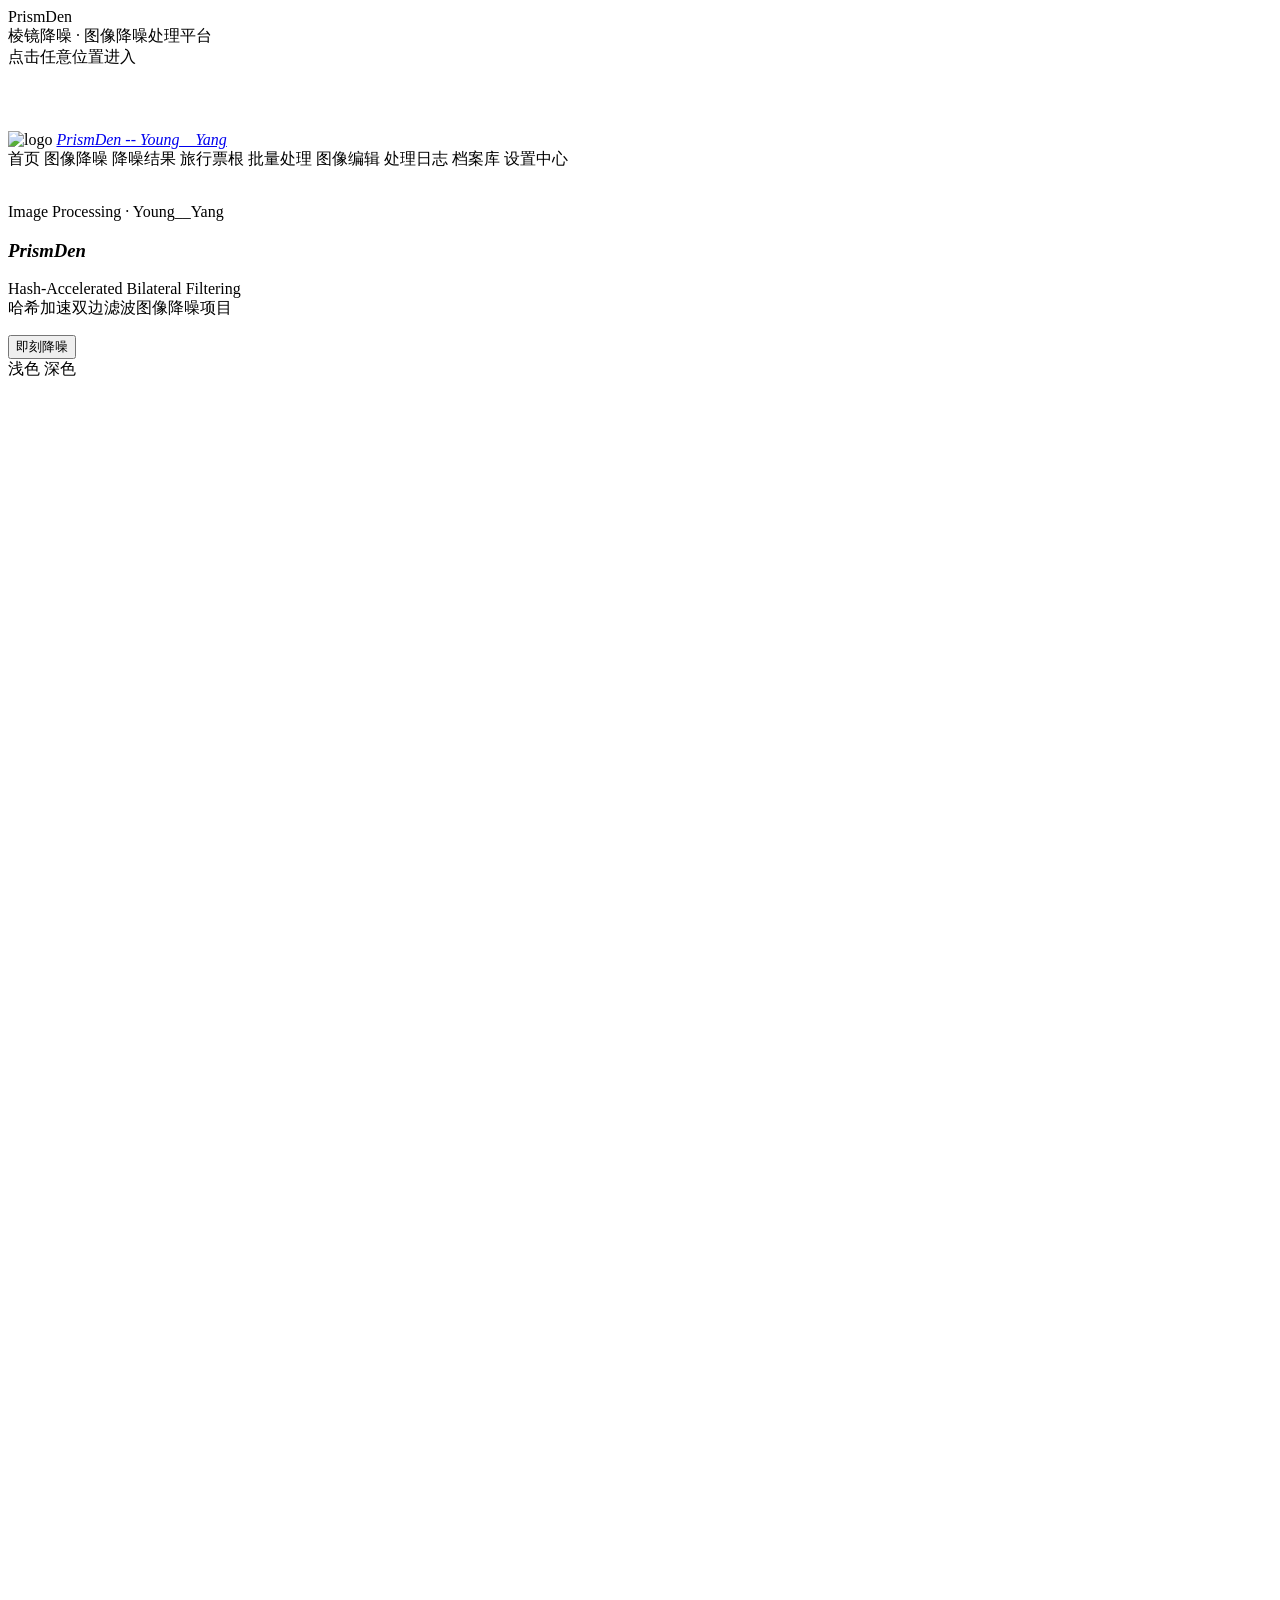
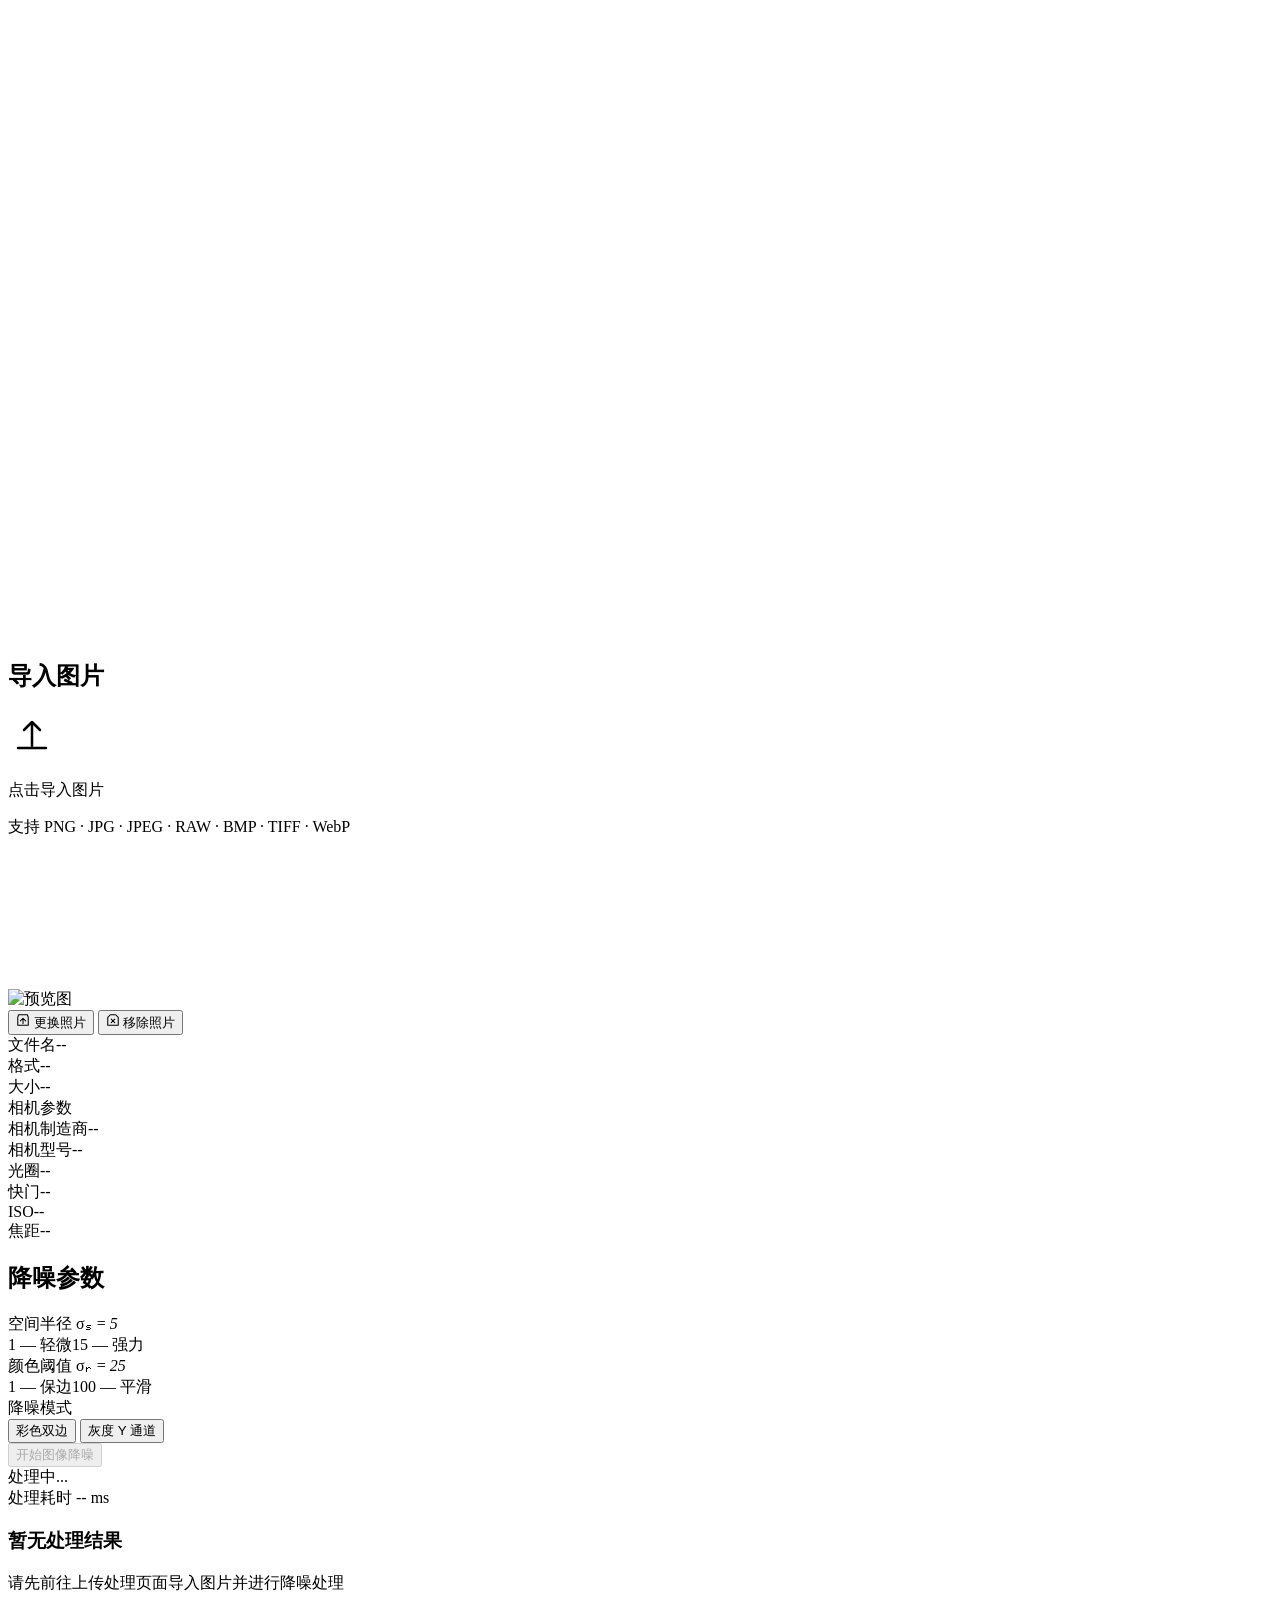
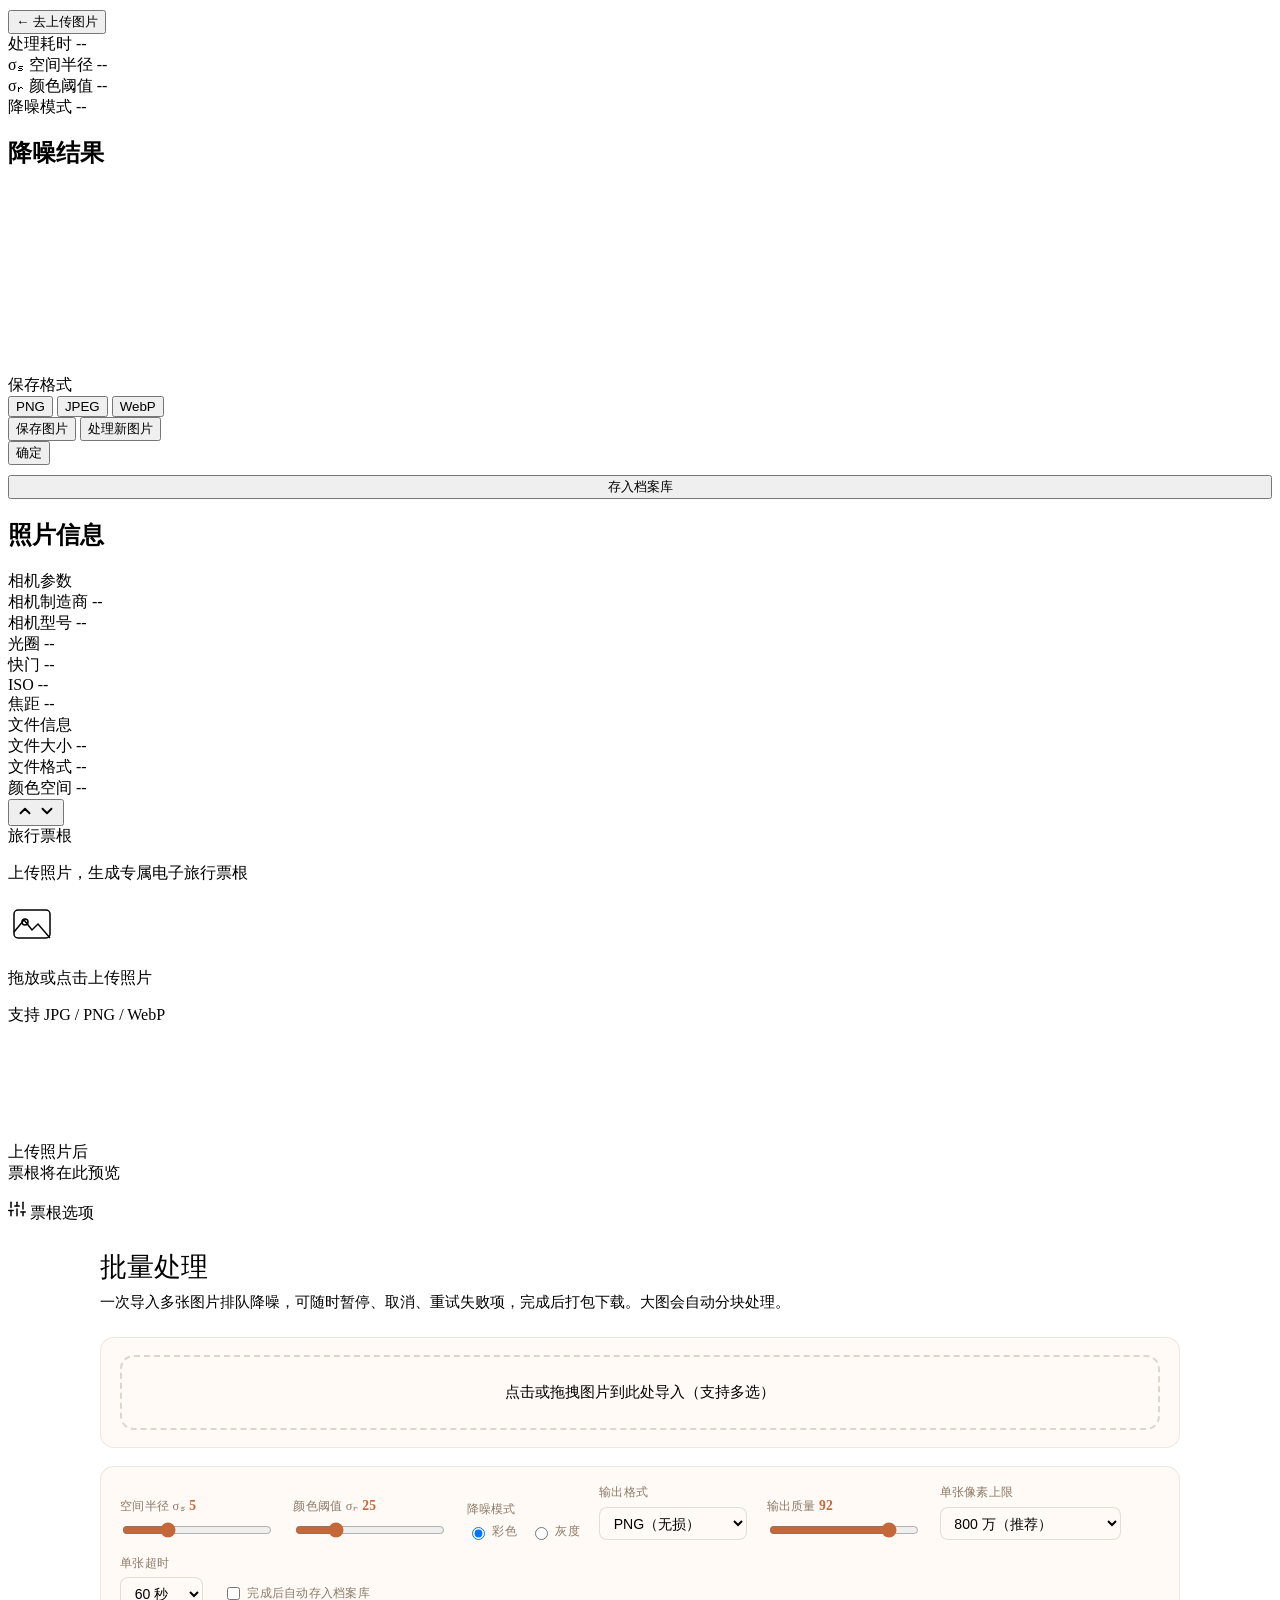
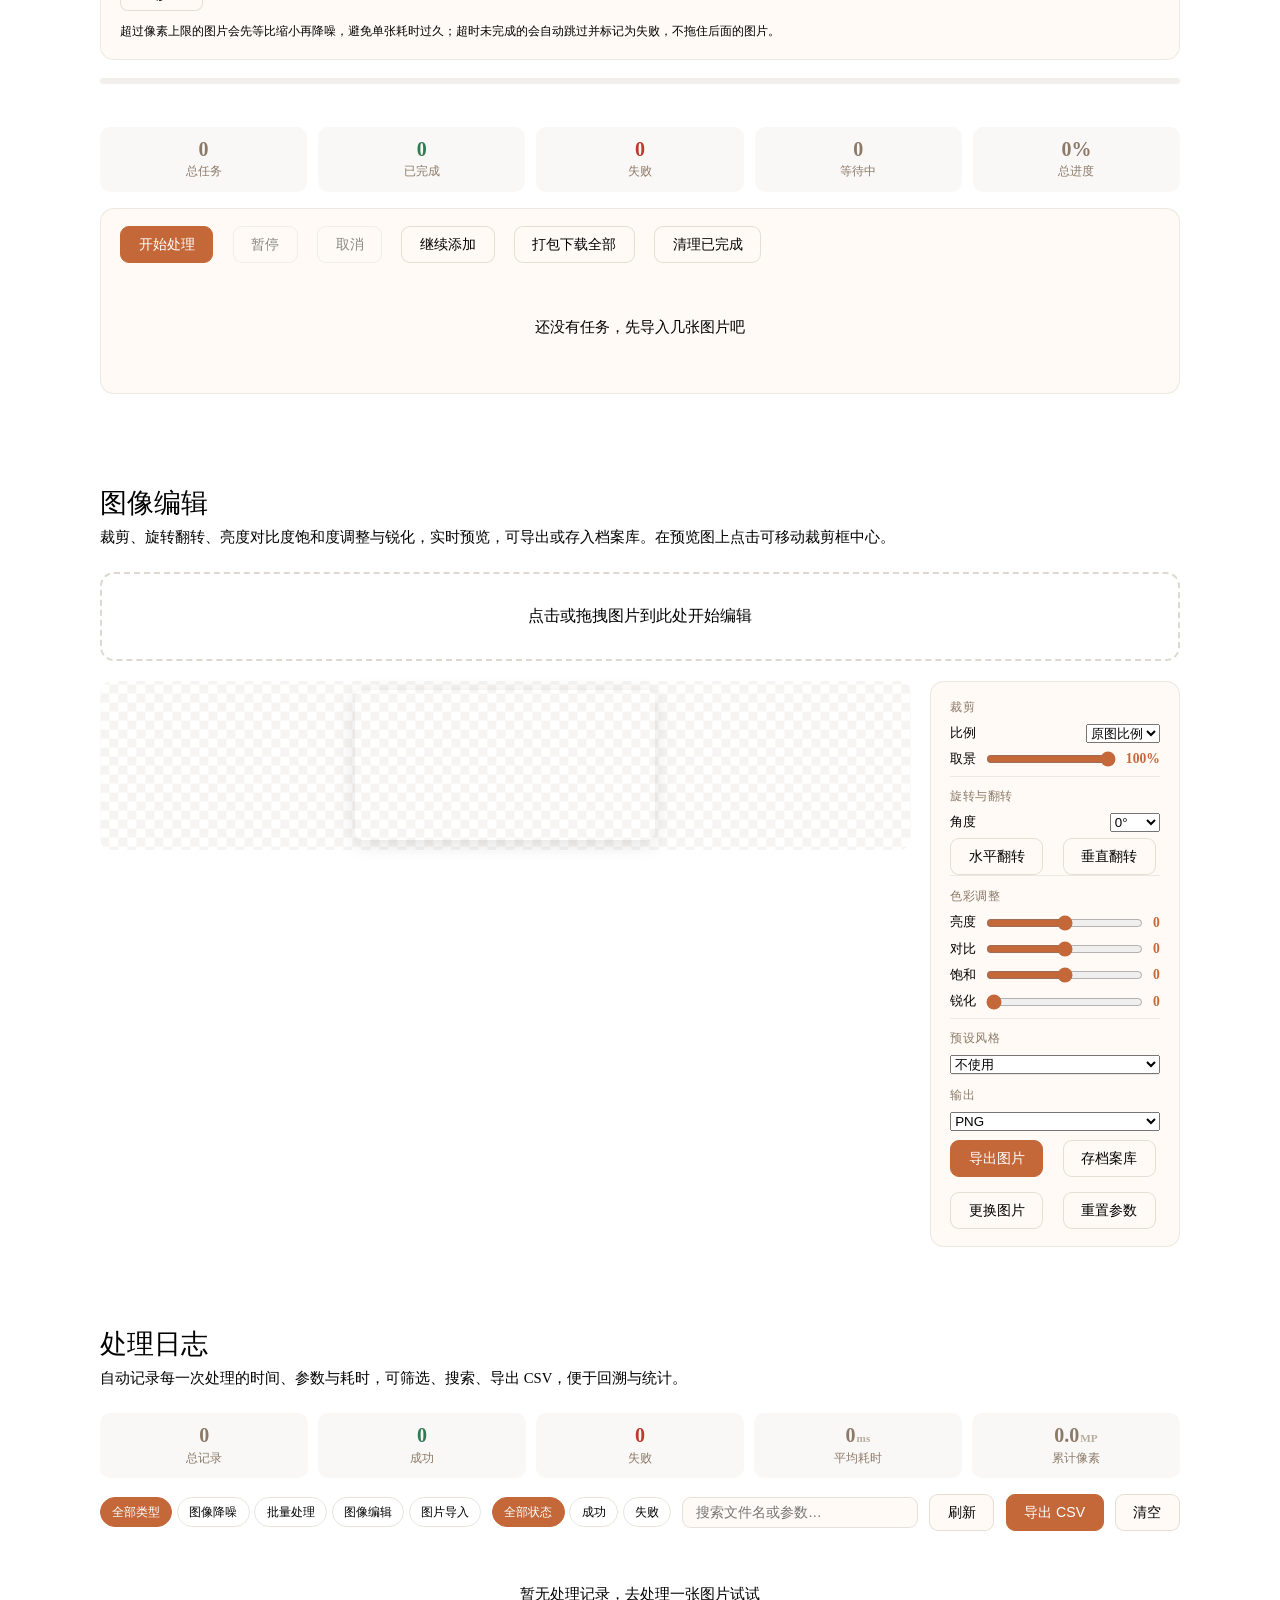
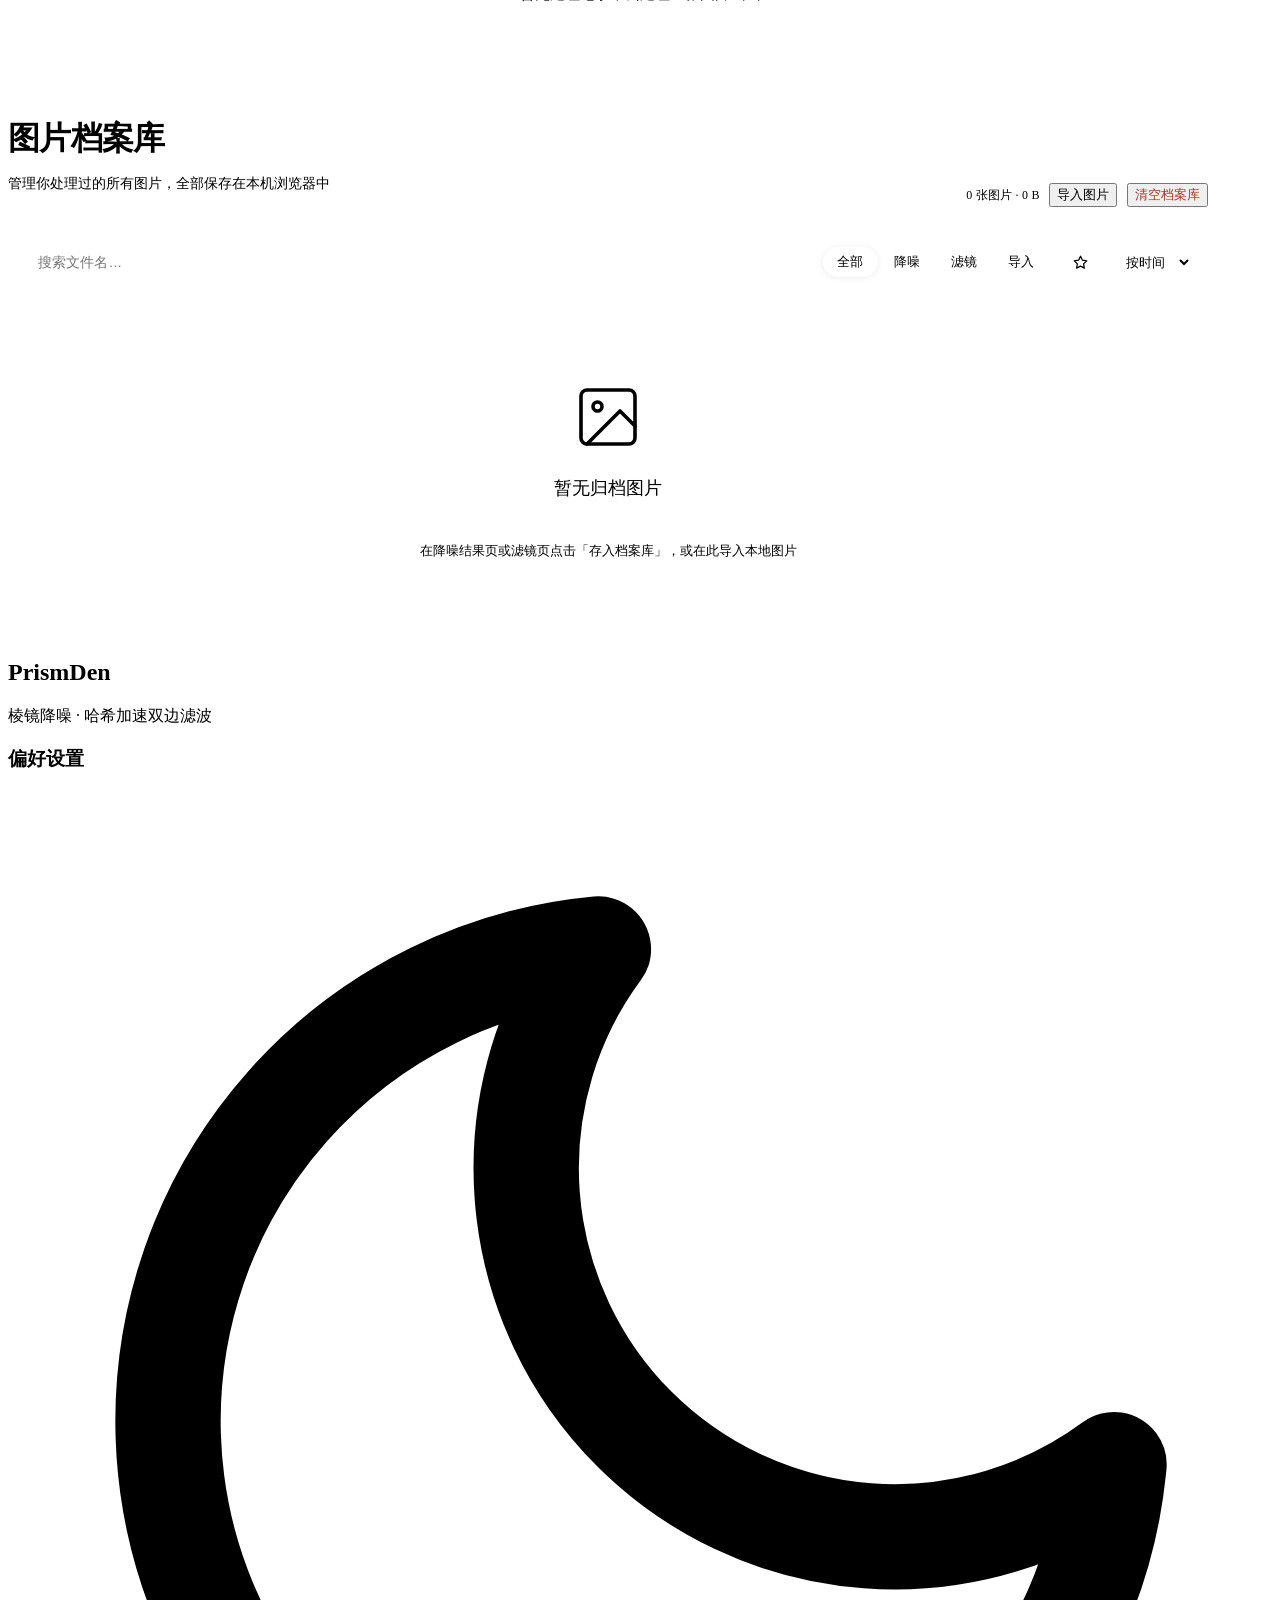
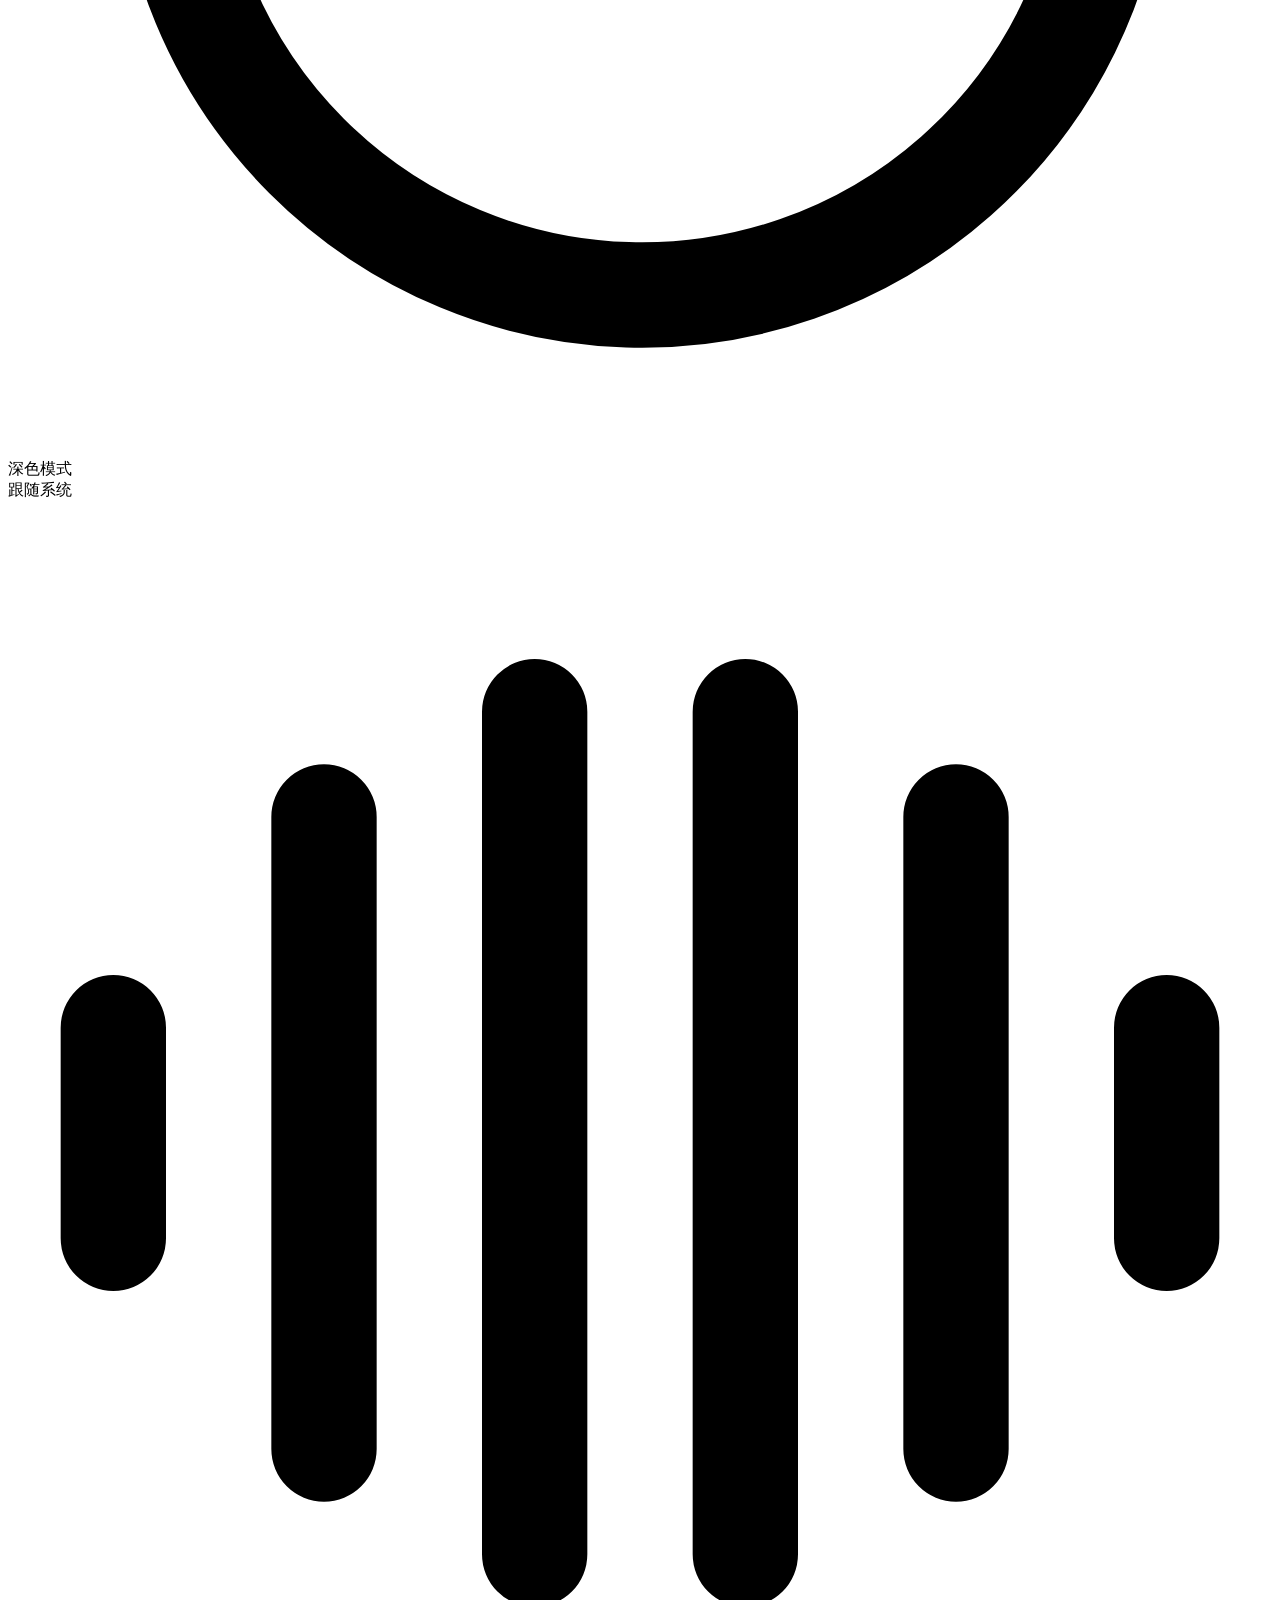
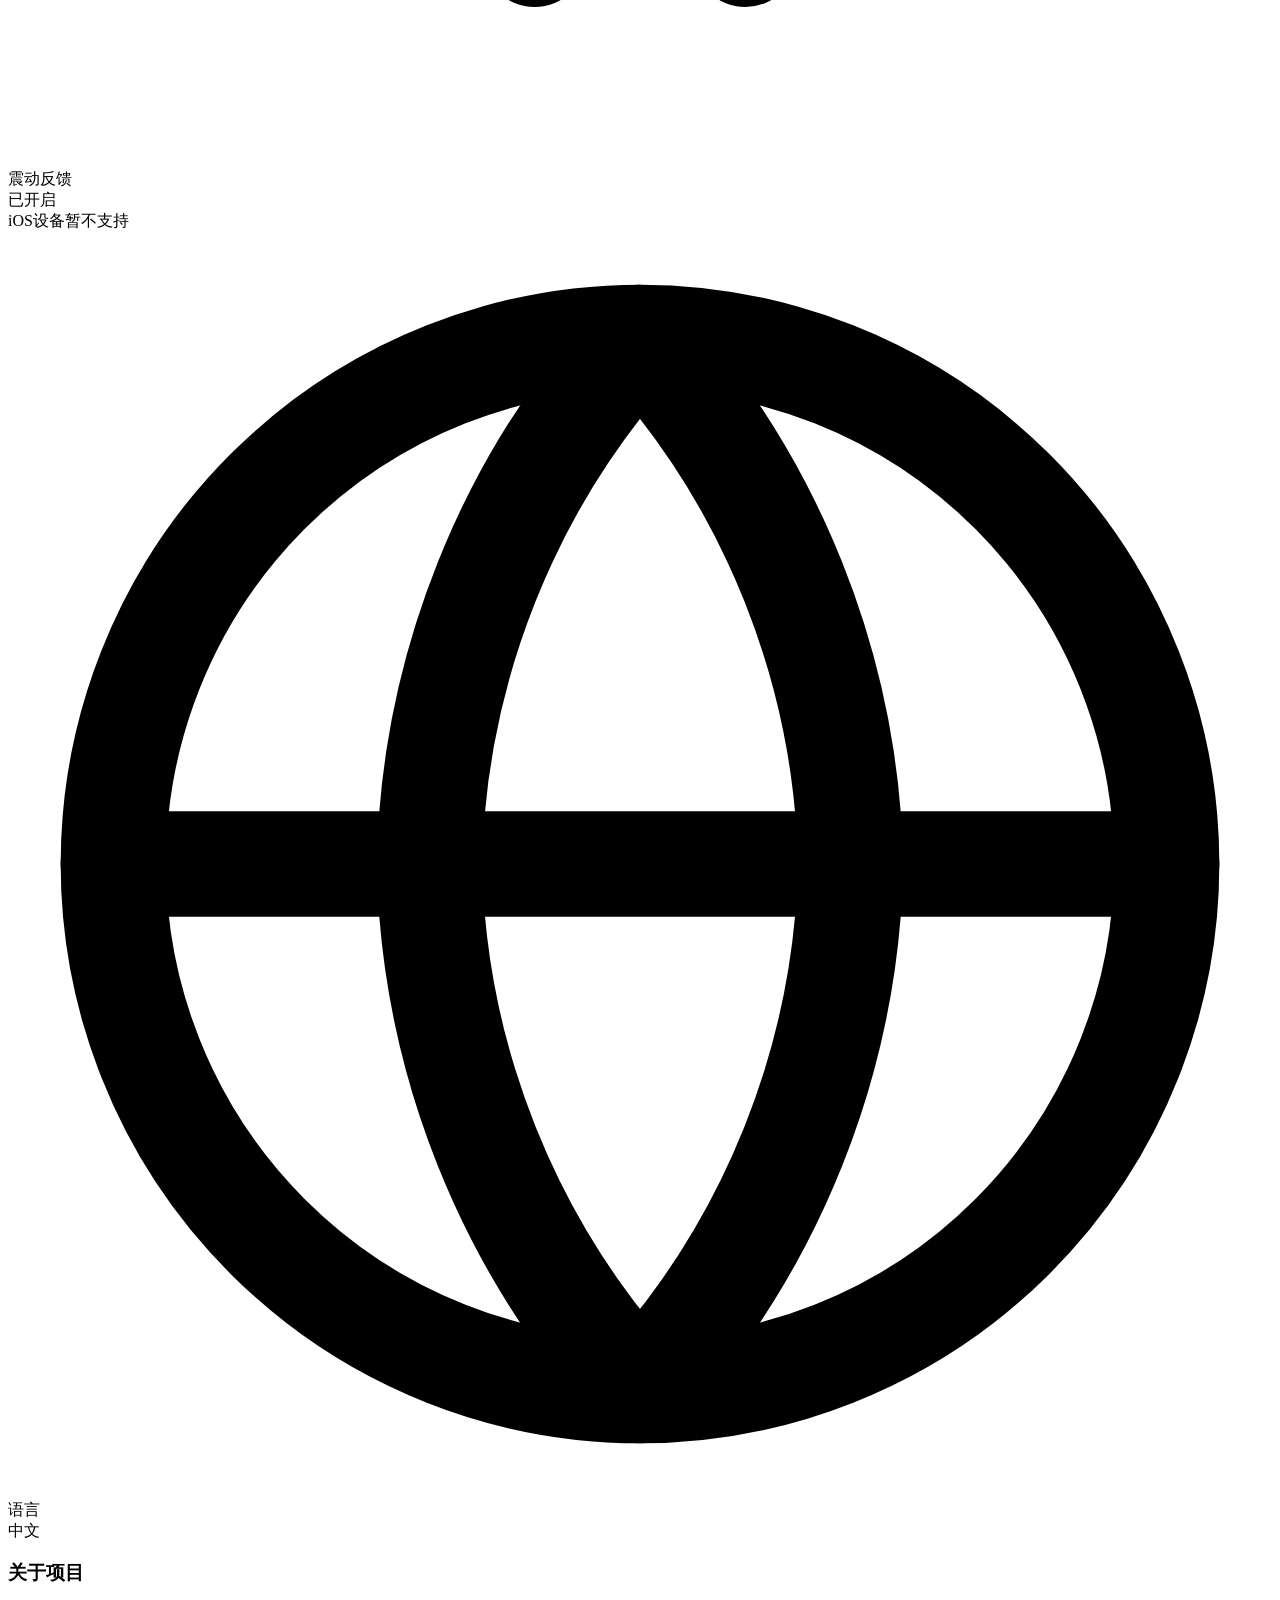
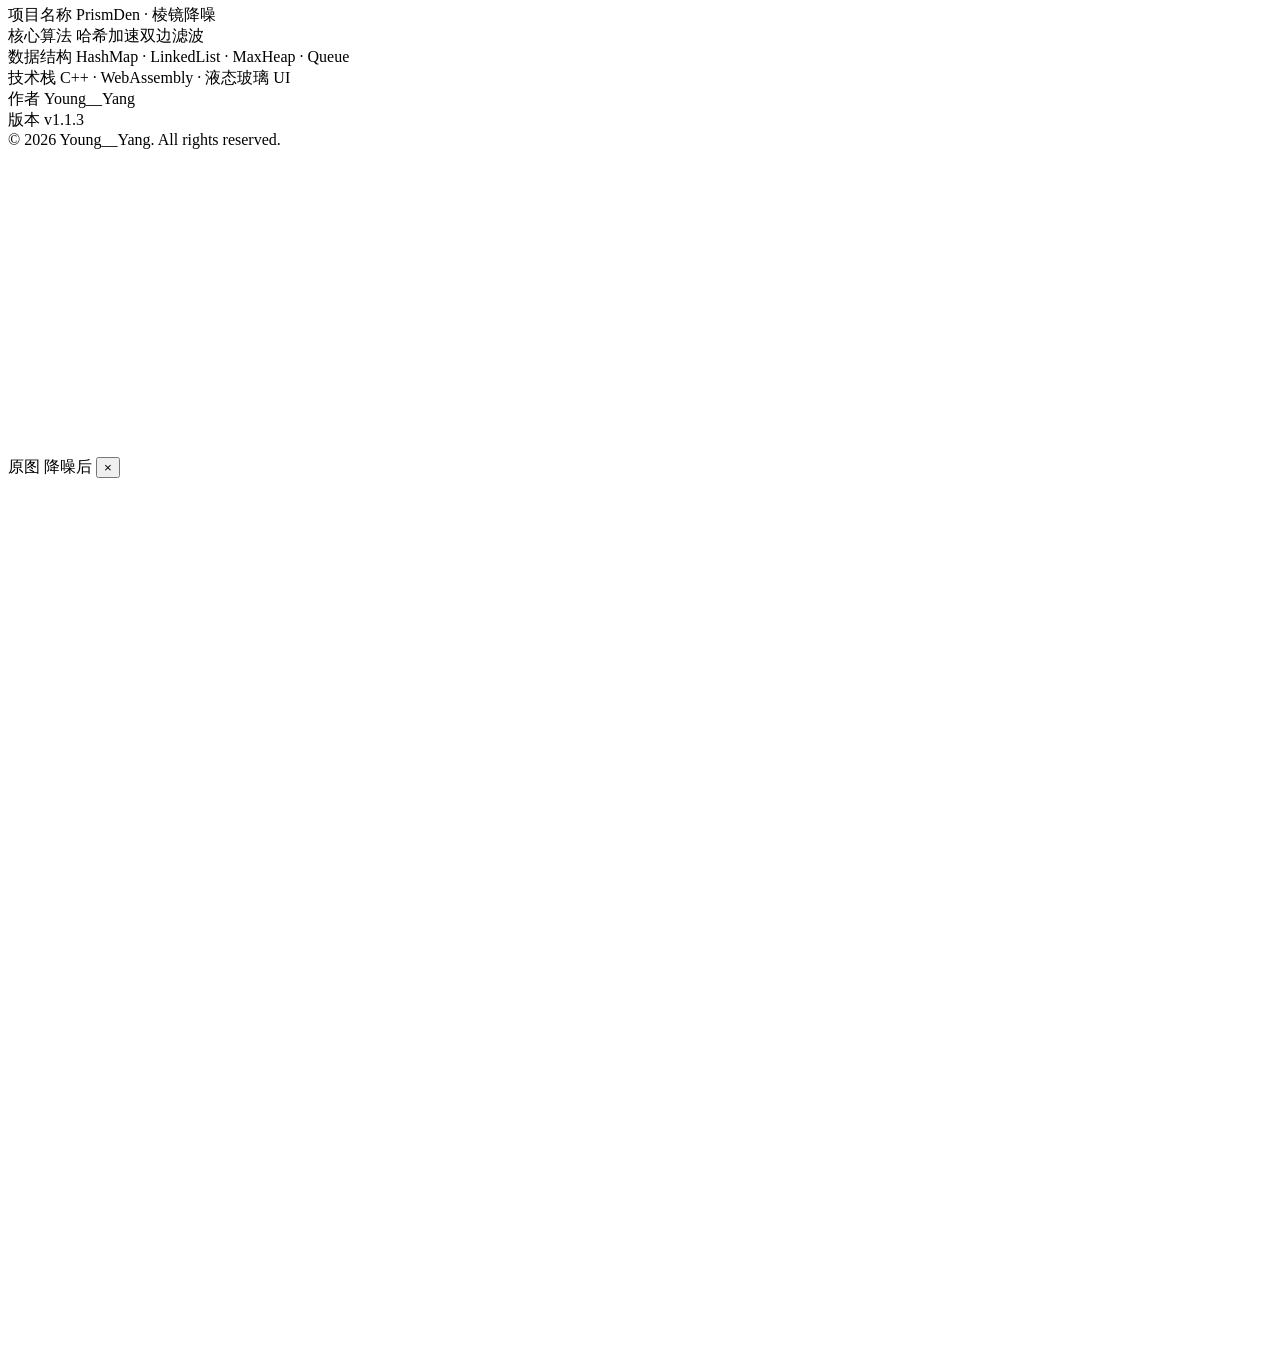
==== index.html @ c615c55c "perf: 批量降噪防卡死——大图自动缩放上限、单张超时跳过、取消硬中断、实时进度与计时" ====
<!DOCTYPE html>
<html lang="zh-CN">
<head>
  <meta charset="UTF-8" />
  <meta name="viewport" content="width=device-width, initial-scale=1.0, viewport-fit=cover" />
  <meta name="apple-mobile-web-app-capable" content="yes" />
  <meta name="apple-mobile-web-app-status-bar-style" content="default" />
  <meta name="format-detection" content="telephone=no" />
  <meta name="x5-orientation" content="portrait" />
  <meta name="x5-fullscreen" content="true" />
  <meta name="x5-page-mode" content="app" />
  <meta http-equiv="X-UA-Compatible" content="IE=edge,chrome=1" />
  <meta name="renderer" content="webkit" />
  <meta name="color-scheme" content="light dark" />
  <title>PrismDen</title>
  <link rel="stylesheet" href="style.css" />
  <!-- filter.css 已随创意滤镜模块归档到 _parked/，暂不加载 -->
  <link rel="stylesheet" href="ticket.css" />
  <link rel="stylesheet" href="profile.css" />
  <!-- palette.css 已随色卡模块归档到 _parked/，暂不加载 -->
  <link rel="stylesheet" href="modules.css" />
  <link rel="stylesheet" href="archive.css" />
  <link rel="icon" href="./002.jpg" type="image/x-icon">
  <script>
    (function() {
      if (localStorage.getItem('theme')) return;
      var mq = '(prefers-color-scheme: dark)';
      var prefersDark = false;
      try { prefersDark = window.matchMedia(mq).matches; } catch(e) {}
      if (prefersDark) {
        document.documentElement.setAttribute('data-theme', 'dark');
        sessionStorage.setItem('_themeAuto', '1');
      }
    })();
  </script>
  <link href="https://fonts.googleapis.com/css2?family=Noto+Sans+SC:wght@300;400;500;700&family=Cormorant+Garamond:wght@400;500;600;700&family=DM+Sans:wght@300;400;500;700&family=Playfair+Display:wght@400;600;700;800;900&family=Noto+Serif+SC:wght@400;600;700;900&display=swap" rel="stylesheet">
  <script src="exif.js"></script>
</head>
<body>

<!-- 欢迎 -->
<div class="welcome-overlay" id="welcomeOverlay" onclick="var o=this;if(o._d)return;o._d=1;o.style.pointerEvents='none';o.classList.add('fade-out');var h=document.getElementById('page-home');if(h){var e=h.querySelectorAll('.hero-kanji,.word,.hero-subtitle,.hero-actions');for(var i=0;i<e.length;i++){e[i].style.animation='none';e[i].offsetHeight;e[i].style.animation=''}}setTimeout(function(){o.remove();var n=document.querySelector('.nav-link[data-page=home]');if(n)n.classList.add('active')},600)">
  <div class="welcome-bg-circle welcome-bg-circle-1"></div>
  <div class="welcome-bg-circle welcome-bg-circle-2"></div>
  <div class="welcome-bg-circle welcome-bg-circle-3"></div>
  <div class="welcome-content">
    <div class="welcome-logo">PrismDen</div>
    <div class="welcome-subtitle" data-i18n="welcomeSubtitle" data-i18n-html="true">棱镜降噪 · 图像降噪处理平台</div>
  </div>
    <div class="welcome-hint" id="welcomeHint" data-i18n="welcomeHint">点击任意位置进入</div>
  </div>
</div>

<!-- 背景动画 -->
<div class="bg-animation">
  <div class="bg-circle bg-circle-1"></div>
  <div class="bg-circle bg-circle-2"></div>
  <div class="bg-circle bg-circle-3"></div>
</div>

<!-- 导航栏 -->
<nav class="navbar" id="navbar">
  <div class="nav-brand" id="navBrand">
    <div class="nav-brand-row">
      <img src="002.jpg" class="nav-icon" onclick="switchPage('home')" style="cursor:pointer;width:22px;height:22px;" alt="logo">
      <span class="nav-title"><a href="#" onclick="switchPage('home'); return false;"><em data-i18n="brandTag">PrismDen -- Young__Yang</em></a></span>
    </div>
  </div>
  <div class="nav-links" id="navLinks">
    <span class="nav-link active" data-page="home" data-i18n="navHome">首页</span>
    <span class="nav-link" data-page="upload" data-i18n="navUpload">图像降噪</span>
    <span class="nav-link" data-page="result" data-i18n="navResult">降噪结果</span>
    <span class="nav-link" data-page="ticket" data-i18n="navTicket">旅行票根</span>
    <span class="nav-link" data-page="batch">批量处理</span>
    <span class="nav-link" data-page="editor">图像编辑</span>
    <span class="nav-link" data-page="history">处理日志</span>
    <span class="nav-link" data-page="archive" data-i18n="navArchive">档案库</span>
    <span class="nav-link" data-page="profile" data-i18n="navProfile">设置中心</span>
  </div>
  <!-- <div class="nav-right">
    <div class="nav-status" id="statusBar">
      <div class="status-dot" id="statusDot"></div>
      <span id="statusText" data-i18n="statusConnecting">等待后端连接...</span>
    </div>
    <button class="nav-ping-btn" onclick="pingBackend()">检测服务</button>
    <button class="volume-btn" id="volumeBtn" onclick="toggleSound()" title="音效开关">
      <svg class="volume-on" xmlns="http://www.w3.org/2000/svg" viewBox="0 0 24 24" fill="none" stroke="currentColor" stroke-width="2">
        <polygon points="11 5 6 9 2 9 2 15 6 15 11 19 11 5"></polygon>
        <path d="M19.07 4.93a10 10 0 0 1 0 14.14"></path>
        <path d="M15.54 8.46a5 5 0 0 1 0 7.07"></path>
      </svg>
      <svg class="volume-off" style="display:none;" xmlns="http://www.w3.org/2000/svg" viewBox="0 0 24 24" fill="none" stroke="currentColor" stroke-width="2">
        <polygon points="11 5 6 9 2 9 2 15 6 15 11 19 11 5"></polygon>
        <line x1="23" y1="9" x2="17" y2="15"></line>
        <line x1="17" y1="9" x2="23" y2="15"></line>
      </svg>
    </button>
  </div> -->
</nav>

<!-- 1: 首页 -->
<section class="page-section active" id="page-home" data-page="home">

  <section class="hero">
    <div class="hero-sketch-bg">
      <!-- <img src="./hero-sketch.png" alt="" class="hero-sketch hero-desktop" /> -->
      <!-- <img src="./hero-boy.png" alt="" class="hero-sketch hero-mobile" /> -->
    </div>
    <div class="hero-inner">
      <div class="hero-content">
        <p class="hero-kanji" data-i18n="heroKanji">Image Processing · Young__Yang</p>
        <h1 class="hero-title">
          <!-- <span class="word-wrap"><span class="word">PrismDen</span></span> -->
          <span class="word-wrap"><span class="word"><em>PrismDen</em></span></span>
        </h1>
        <p class="hero-subtitle"><span data-i18n="heroSubtitle" data-i18n-html="true">Hash-Accelerated Bilateral Filtering<br>哈希加速双边滤波图像降噪项目</span></p>
        <div class="hero-actions">
          <button class="btn btn-hero-action" onclick="switchPage('upload')" data-i18n="btnDenoise">即刻降噪</button>
          <div class="theme-switcher" id="themeSwitcher">
            <span class="theme-option active" data-theme-option="light" onclick="setTheme('light')" data-i18n="themeLight">浅色</span>
            <span class="theme-option" data-theme-option="dark" onclick="setTheme('dark')" data-i18n="themeDark">深色</span>
            <div class="theme-pill"></div>
          </div>
        </div>
      </div>
    </div>
    <div class="scroll-hint" onclick="switchPage('upload')" style="cursor:pointer;">
      <!-- <svg xmlns="http://www.w3.org/2000/svg" viewBox="0 0 24 24" fill="none" stroke="currentColor" stroke-width="2">
        <polyline points="9 6 15 12 9 18"></polyline>
      </svg> -->
      <!-- <span style="font-size:0.82rem; color:var(--stone); letter-spacing:0.08em;">向下滚动查看详情</span> -->
    </div>
  </section>
</section>

<!-- 3: 上传处理 -->
<section class="page-section" id="page-upload" data-page="upload">

  <main class="page-main page-main-wide">
    <div class="upload-params-grid">

      <!-- 左列：上传区域 -->
      <section class="content-section upload-col">
        <div class="panel-header">
          <h2 data-i18n="uploadTitle">导入图片</h2>
        </div>

        <div class="upload-zone glass-card bounce-card" id="uploadZone" style="animation-delay:0s;">
          <input type="file" id="fileInput" accept=".png,.jpg,.jpeg,.raw,.bmp,.tiff,.tif,.webp" hidden />
          <div class="upload-inner" id="uploadInner">
            <div class="upload-icon">
              <svg width="48" height="48" viewBox="0 0 48 48" fill="none">
                <path d="M24 10V34M24 10L16 18M24 10L32 18" stroke="currentColor" stroke-width="2.5" stroke-linecap="round" stroke-linejoin="round"/>
                <path d="M10 36H38" stroke="currentColor" stroke-width="2.5" stroke-linecap="round"/>
              </svg>
            </div>
            <p class="upload-hint" data-i18n="uploadHint">点击导入图片</p>
            <p class="upload-format" data-i18n="uploadFormat">支持 PNG · JPG · JPEG · RAW · BMP · TIFF · WebP</p>
          </div>
        </div>

        <div class="preview-block" id="previewBlock">
          <img id="previewImg" class="preview-img hidden" alt="预览图" />
          <canvas id="inputCanvas" class="img-canvas hidden"></canvas>
          <div class="img-actions hidden" id="imgActions">
            <button class="img-action-btn change" onclick="changeImage()">
              <svg width="14" height="14" viewBox="0 0 16 16" fill="none">
                <path d="M13 2H3L2 5V14H14V5L13 2Z" stroke="currentColor" stroke-width="1.2" stroke-linejoin="round"/>
                <path d="M8 12V6M8 6L5 9M8 6L11 9" stroke="currentColor" stroke-width="1.2" stroke-linecap="round" stroke-linejoin="round"/>
              </svg>
              <span data-i18n="btnChangePhoto">更换照片</span>
            </button>
            <button class="img-action-btn remove" onclick="removeImage()">
              <svg width="14" height="14" viewBox="0 0 16 16" fill="none">
                <path d="M5 2L2 5V14H14V5L11 2H5Z" stroke="currentColor" stroke-width="1.2" stroke-linejoin="round"/>
                <path d="M6 7L10 11M10 7L6 11" stroke="currentColor" stroke-width="1.2" stroke-linecap="round" stroke-linejoin="round"/>
              </svg>
              <span data-i18n="btnRemovePhoto">移除照片</span>
            </button>
          </div>
          <div class="img-meta hidden" id="imgMeta">
            <div class="meta-row"><span class="meta-key"><span data-i18n="metaName">文件名</span></span><span class="meta-val" id="metaName">--</span></div>
            <div class="meta-row"><span class="meta-key"><span data-i18n="metaFormat">格式</span></span><span class="meta-val" id="metaFormat">--</span></div>
            <div class="meta-row"><span class="meta-key"><span data-i18n="metaSize">大小</span></span><span class="meta-val" id="metaBytes">--</span></div>
            <div class="meta-divider"></div>
            <div class="meta-sub" data-i18n="metaCamera">相机参数</div>
            <div class="meta-row meta-exif-row"><span class="meta-key"><span data-i18n="metaMake">相机制造商</span></span><span class="meta-val" id="metaMake">--</span></div>
            <div class="meta-row meta-exif-row"><span class="meta-key"><span data-i18n="metaModel">相机型号</span></span><span class="meta-val" id="metaModel">--</span></div>
            <div class="meta-row meta-exif-row"><span class="meta-key"><span data-i18n="metaAperture">光圈</span></span><span class="meta-val" id="metaAperture">--</span></div>
            <div class="meta-row meta-exif-row"><span class="meta-key"><span data-i18n="metaShutter">快门</span></span><span class="meta-val" id="metaShutter">--</span></div>
            <div class="meta-row meta-exif-row"><span class="meta-key"><span data-i18n="metaISO">ISO</span></span><span class="meta-val" id="metaISO">--</span></div>
            <div class="meta-row meta-exif-row"><span class="meta-key"><span data-i18n="metaFocal">焦距</span></span><span class="meta-val" id="metaFocal">--</span></div>
          </div>
        </div>

      </section>

      <!-- 右列：降噪参数 -->
      <section class="content-section params-col">
        <div class="panel-header" style="flex-wrap:wrap;">
          <h2 data-i18n="paramTitle">降噪参数</h2>
        </div>

        <!-- <div class="params-grid">
          <div class="param-card glass-card bounce-card" style="animation-delay:0.4s;">
            <h3 class="param-card-title"><span data-i18n="featBilateral">双边滤波算法</span></h3>
            <div class="algo-formula">
              W(i,j) = Gₛ(|i−j|) · Gᵣ(|I(i)−I(j)|)<br/>
              Gₛ = exp(−||xy||² / 2σₛ²)<br/>
              Gᵣ = exp(−||I||² / 2σᵣ²)
            </div>
          </div>
          <div class="param-card glass-card bounce-card" style="animation-delay:0.8s;">
            <h3 class="param-card-title" style="font-size:1.15rem; line-height:1.8;">云赴山巅<br>自在远行<br>春和景明<br>白日梦想家</h3>
          </div>
        </div> -->

        <div class="param-controls glass-card bounce-card" style="animation-delay:1.2s;">
          <div class="param-group">
            <label class="param-label">
              <span data-i18n="sigmaSLabel">空间半径</span>
              <span>σₛ = <em id="sigmaS_val">5</em></span>
            </label>
            <input type="range" class="slider" id="sigmaS" min="1" max="15" value="5"
              oninput="document.getElementById('sigmaS_val').textContent=this.value" />
            <div class="param-scale"><span data-i18n="sigmaSScaleL">1 &mdash; 轻微</span><span data-i18n="sigmaSScaleR">15 &mdash; 强力</span></div>
          </div>

          <div class="param-group">
            <label class="param-label">
              <span data-i18n="sigmaRLabel">颜色阈值</span>
              <span>σᵣ = <em id="sigmaR_val">25</em></span>
            </label>
            <input type="range" class="slider" id="sigmaR" min="1" max="100" value="25"
              oninput="document.getElementById('sigmaR_val').textContent=this.value" />
            <div class="param-scale"><span data-i18n="sigmaRScaleL">1 &mdash; 保边</span><span data-i18n="sigmaRScaleR">100 &mdash; 平滑</span></div>
          </div>

          <div class="param-group">
            <label class="param-label"><span data-i18n="resultMode">降噪模式</span></label>
            <div class="mode-tabs" id="modeTabs">
              <button class="mode-tab active" data-mode="bilateral" onclick="selectMode(this)"><span data-i18n="modeBilateral">彩色双边</span></button>
              <button class="mode-tab" data-mode="grayscale" onclick="selectMode(this)"><span data-i18n="modeGrayscale">灰度 Y 通道</span></button>
              <div class="mode-pill" id="modePill"></div>
            </div>
          </div>

          <button class="btn btn-primary btn-process" id="processBtn" onclick="processImage()" disabled>
            <span class="btn-text" data-i18n="btnStartDenoise">开始图像降噪</span>
            <div class="btn-spinner hidden" id="btnSpinner"></div>
          </button>

          <div class="progress-wrap hidden" id="progressWrap">
            <div class="progress-bar" id="progressBar" style="width:0%"></div>
            <span class="progress-text" id="progressText" data-i18n="processing">处理中...</span>
          </div>

          <div class="timing hidden" id="timingBlock">
            <span class="timing-label"><span data-i18n="resultTiming">处理耗时</span></span>
            <span class="timing-val" id="timingVal">-- ms</span>
          </div>
        </div>
      </section>

    </div>
  </main>

</section>

<!-- 4: 处理结果 -->
<section class="page-section" id="page-result" data-page="result">

  <main class="page-main" id="mainContent">

    <!-- 无结果提示 -->
    <div class="empty-state glass-card" id="emptyState">
      <h3 data-i18n="emptyTitle">暂无处理结果</h3>
      <p data-i18n="emptyDesc">请先前往上传处理页面导入图片并进行降噪处理</p>
      <button class="goto-upload-btn" onclick="switchPage('upload')"><span data-i18n="btnGoUpload">去上传图片</span></button>
    </div>

    <!-- 结果展示区 -->
    <div id="resultContent" class="hidden">

      <!-- 耗时 + 参数信息 -->
      <div class="result-info-bar glass-card bounce-card" id="resultInfoBar" style="animation-delay:0s;">
        <div class="info-item">
          <span class="info-label"><span data-i18n="resultTiming">处理耗时</span></span>
          <span class="info-val" id="resultTiming">--</span>
        </div>
        <div class="info-divider"></div>
        <div class="info-item">
            <span class="info-label">σₛ <span data-i18n="sigmaSLabel">空间半径</span></span>
            <span class="info-val" id="resultSigmaS">--</span>
          </div>
          <div class="info-divider"></div>
          <div class="info-item">
            <span class="info-label">σᵣ <span data-i18n="sigmaRLabel">颜色阈值</span></span>
          <span class="info-val" id="resultSigmaR">--</span>
        </div>
        <div class="info-divider"></div>
        <div class="info-item">
          <span class="info-label"><span data-i18n="resultMode">降噪模式</span></span>
          <span class="info-val" id="resultMode">--</span>
        </div>
      </div>

      <!-- 左右布局：左=降噪结果+保存，右=照片信息 -->
      <div class="result-grid">

        <!-- 左栏：降噪结果 + 保存图片（上下分布） -->
        <div class="result-left-col">
          <!-- 降噪结果 -->
          <section class="content-section">
            <div class="panel-header">
              <h2 data-i18n="resultTitle">降噪结果</h2>
            </div>
            <div class="result-canvas-wrap glass-card bounce-card" style="animation-delay:0.5s;">
              <canvas id="resultCanvas" class="img-canvas-full"></canvas>
            </div>
            <!-- <div class="compare-hint" id="compareHint" onclick="openCompare()">
              <svg width="16" height="16" viewBox="0 0 16 16" fill="none">
                <path d="M6 2L2 8L6 14M10 2L14 8L10 14" stroke="currentColor" stroke-width="1.5" stroke-linecap="round"/>
              </svg>
              点击对比查看<span data-i18n="compareOriginal">原图</span> / 处理后效果
            </div> -->
          </section>

          <!-- 保存图片（在降噪结果下方） -->
          <section class="content-section" style="margin-top:2rem;">
            <!-- <div class="panel-header">
              <h2><span data-i18n="btnSave"><span data-i18n="btnSaveFilter">保存图片</span></span></h2>
            </div> -->
            <div class="save-block glass-card bounce-card" id="saveBlock" style="animation-delay:1.0s;">
              <div class="save-format-row">
                <span class="save-label" data-i18n="saveFormat">保存格式</span>
                <div class="save-format-tabs" id="saveFormatTabs">
                  <button class="save-fmt-btn active" data-fmt="png" onmouseenter="selectSaveFormat(this)"><span data-i18n="savePNG">PNG</span></button>
                  <button class="save-fmt-btn" data-fmt="jpeg" onmouseenter="selectSaveFormat(this)"><span data-i18n="saveJPEG">JPEG</span></button>
                  <button class="save-fmt-btn" data-fmt="webp" onmouseenter="selectSaveFormat(this)"><span data-i18n="saveWebP">WebP</span></button>
                  <div class="save-format-pill"></div>
                </div>
              </div>
              <div id="qualityRow" style="display:none; flex-direction:column; gap:8px;">
                <label class="param-label"><span data-i18n="qualityLabel">压缩质量</span> <em id="qualityVal">92</em>%</label>
                <input type="range" class="slider" id="qualitySlider" min="60" max="100" value="92"
                  oninput="document.getElementById('qualityVal').textContent=this.value" />
              </div>
              <div class="save-actions" id="saveActions">
                <button class="save-action-btn" data-action="save" onmouseenter="selectSaveAction(this)"><span data-i18n="btnSave">保存图片</span></button>
                <button class="save-action-btn" data-action="new" onmouseenter="selectSaveAction(this)"><span data-i18n="btnNewImage">处理新图片</span></button>
                <div class="save-action-pill"></div>
              </div>
              <button class="save-confirm-btn" id="saveConfirmBtn" onclick="executeSaveAction()"><span data-i18n="btnConfirm">确定</span></button>
              <button class="btn btn-ghost archive-save-btn" id="archiveResultBtn" onclick="archiveCurrentResult()"><span data-i18n="archSaveToArchive">存入档案库</span></button>
            </div>
          </section>
        </div>

        <!-- 右栏：照片信息（精简） -->
        <section class="content-section result-right-col">
          <div class="panel-header">
            <h2><span data-i18n="photoInfo">照片信息</span></h2>
          </div>
          <div class="photo-info glass-card bounce-card" id="photoInfoBlock" style="animation-delay:0.8s;">
            <!-- 相机参数 -->
            <div class="info-sub-header" data-i18n="metaCamera">相机参数</div>
            <div class="info-row">
              <span class="info-key"><span data-i18n="metaMake">相机制造商</span></span>
              <span class="info-val" id="infoMake">--</span>
            </div>
            <div class="info-row">
              <span class="info-key"><span data-i18n="metaModel">相机型号</span></span>
              <span class="info-val" id="infoModel">--</span>
            </div>
            <div class="info-row">
              <span class="info-key"><span data-i18n="metaAperture">光圈</span></span>
              <span class="info-val" id="infoAperture">--</span>
            </div>
            <div class="info-row">
              <span class="info-key"><span data-i18n="metaShutter">快门</span></span>
              <span class="info-val" id="infoShutter">--</span>
            </div>
            <div class="info-row">
              <span class="info-key"><span data-i18n="metaISO">ISO</span></span>
              <span class="info-val" id="infoISO">--</span>
            </div>
            <div class="info-row">
              <span class="info-key"><span data-i18n="metaFocal">焦距</span></span>
              <span class="info-val" id="infoFocal">--</span>
            </div>
            <div class="info-divider-row"></div>
            <!-- 文件信息 -->
            <div class="info-sub-header"><span data-i18n="fileInfo">文件信息</span></div>
            <div class="info-row">
              <span class="info-key" data-i18n="fileSize">文件大小</span>
              <span class="info-val" id="infoFileSize">--</span>
            </div>
            <div class="info-row">
              <span class="info-key" data-i18n="fileFormat">文件格式</span>
              <span class="info-val" id="infoFormat">--</span>
            </div>
            <div class="info-row">
              <span class="info-key"><span data-i18n="colorSpace">颜色空间</span></span>
              <span class="info-val" id="infoColorSpace">--</span>
            </div>
          </div>
        </section>

      </div>

    </div>

  </main>

</section><!-- end #page-result -->

<!-- 5: 旅行票根 -->
<section class="page-section" id="page-ticket" data-page="ticket">

  <div class="ticket-page">
    <!-- 左侧：上传 & 设置 -->
    <div class="ticket-panel" id="ticketPanel">
      <div class="sheet-top-bar">
        <div class="sheet-drag-handle"></div>
        <button class="sheet-expand-btn" id="ticketExpandBtn" aria-label="展开/收起弹窗">
          <svg class="arrow-up" xmlns="http://www.w3.org/2000/svg" width="18" height="18" viewBox="0 0 24 24" fill="none" stroke="currentColor" stroke-width="2.5" stroke-linecap="round" stroke-linejoin="round">
            <polyline points="18 15 12 9 6 15"/>
          </svg>
          <svg class="arrow-down" xmlns="http://www.w3.org/2000/svg" width="18" height="18" viewBox="0 0 24 24" fill="none" stroke="currentColor" stroke-width="2.5" stroke-linecap="round" stroke-linejoin="round">
            <polyline points="6 9 12 15 18 9"/>
          </svg>
        </button>
      </div>
      <div class="ticket-panel-title" data-i18n="ticketTitle">旅行票根</div>
      <p class="ticket-panel-desc" data-i18n="ticketDesc">上传照片，生成专属电子旅行票根</p>

      <div class="ticket-upload-zone" id="ticketUploadZone">
        <div class="ticket-upload-content" id="ticketUploadContent">
          <div class="ticket-upload-icon">
            <svg width="48" height="48" viewBox="0 0 48 48" fill="none" stroke="currentColor" stroke-width="1.5">
              <rect x="6" y="10" width="36" height="28" rx="4"/>
              <circle cx="17" cy="22" r="3"/>
              <path d="M6 32l10-12 8 10 6-6 12 14"/>
            </svg>
          </div>
          <p class="ticket-upload-text" data-i18n="ticketUploadHint">拖放或点击上传照片</p>
          <p class="ticket-upload-hint" data-i18n="ticketUploadFormat">支持 JPG / PNG / WebP</p>
        </div>
        <div class="ticket-upload-preview" id="ticketUploadPreview" style="display:none;">
          <img id="ticketUploadPreviewImg" src="" alt="预览" />
          <p class="ticket-upload-text" style="margin-top:8px;font-size:0.82rem;color:var(--ink-faded);" data-i18n="ticketChangeHint">点击更换照片</p>
        </div>
        <input type="file" id="ticketFileInput" accept="image/*" hidden>
      </div>

      <!-- 移动端：弹窗内票根预览（上传后显示生成的票根缩略版） -->
      <div class="ticket-sheet-preview" id="ticketSheetPreview" style="display:none;">
        <p class="ticket-sheet-preview-label" data-i18n="ticketPreview">票根预览</p>
        <div class="ticket-sheet-preview-inner" id="ticketSheetPreviewInner"></div>
      </div>

      <div class="ticket-editor" id="ticketEditorBlock" style="display:none;">
        <p class="editor-title" data-i18n="ticketEditor">编辑票根信息</p>
        <div class="form-group">
          <label class="form-label"><span data-i18n="ticketDest">目的地</span></label>
          <input type="text" id="ticketDestination" class="form-input" placeholder="如：CHUAN XI" value="CHUAN XI" autocomplete="off" autocorrect="off" autocapitalize="characters" inputmode="text">
          <span class="form-hint"><span data-i18n="ticketDestHint">纯英文大写建议15字符以内</span></span>
        </div>
        <div class="form-group">
          <label class="form-label" data-i18n="ticketLocation">中文地名</label>
          <input type="text" id="ticketLocationCN" class="form-input" placeholder="如：中国 · 川西" value="中国 · 川西" autocomplete="off" autocorrect="off" inputmode="text">
        </div>
        <div class="form-group">
          <label class="form-label"><span data-i18n="ticketDate">日期</span></label>
          <input type="text" id="ticketDate" class="form-input" placeholder="如：2026 · 7" value="2026 · 7" autocomplete="off" autocorrect="off" inputmode="text">
        </div>
        <div class="form-group">
          <label class="form-label"><span data-i18n="ticketName">旅行者</span></label>
          <input type="text" id="ticketName" class="form-input" placeholder="如：Young__Yang" value="Young__Yang" autocomplete="off" autocorrect="off" inputmode="text">
        </div>
        <div class="form-group">
          <label class="form-label"><span data-i18n="ticketNo">票号</span></label>
          <input type="text" id="ticketTicketNo" class="form-input" placeholder="如：NO.028561" value="NO.028561" autocomplete="off" autocorrect="off" inputmode="text">
        </div>
        <div class="form-group">
          <label class="form-label"><span data-i18n="ticketCode">防伪码</span></label>
          <input type="text" id="ticketCode" class="form-input" placeholder="自动生成" readonly autocomplete="off" autocorrect="off" inputmode="text">
          <button class="btn-regenerate" onclick="regenerateTicketCode()"><span data-i18n="btnRegenerate">重新生成</span></button>
        </div>
        <div class="editor-actions">
          <button class="btn btn-primary" onclick="downloadTicket()" data-i18n="btnDownload">下载票根</button>
          <button class="btn btn-secondary" onclick="resetTicketAll()" data-i18n="btnReupload">重新上传</button>
        </div>
      </div>
    </div>

    <!-- 右侧：票根预览 -->
    <div class="ticket-preview-area" id="ticketPreviewArea">
      <div class="preview-placeholder" id="ticketPreviewPlaceholder">
        <div class="placeholder-content">
          <svg width="80" height="80" viewBox="0 0 80 80" fill="none" stroke="var(--stone)" stroke-width="1">
            <rect x="8" y="16" width="64" height="48" rx="8"/>
            <path d="M8 38h64"/>
            <rect x="20" y="24" width="16" height="10" rx="2"/>
            <line x1="44" y1="27" x2="60" y2="27"/>
            <line x1="44" y1="32" x2="56" y2="32"/>
            <path d="M56 56l8 8M64 56l-8 8" stroke-width="1.5"/>
          </svg>
          <p data-i18n="ticketPlaceholder" data-i18n-html="true">上传照片后<br>票根将在此预览</p>
        </div>
      </div>
      <div class="ticket-container" id="ticketContainer" style="display:none;">
        <div class="ticket" id="ticket">
          <!-- JS动态生成 -->
        </div>
      </div>
      <!-- 移动端：底部浮动切换按钮 -->
      <div class="ticket-mobile-toggle" id="ticketMobileToggle">
        <svg xmlns="http://www.w3.org/2000/svg" width="18" height="18" viewBox="0 0 24 24" fill="none" stroke="currentColor" stroke-width="2" stroke-linecap="round" stroke-linejoin="round">
          <line x1="4" y1="21" x2="4" y2="14"/><line x1="4" y1="10" x2="4" y2="3"/>
          <line x1="12" y1="21" x2="12" y2="12"/><line x1="12" y1="8" x2="12" y2="3"/>
          <line x1="20" y1="21" x2="20" y2="16"/><line x1="20" y1="12" x2="20" y2="3"/>
          <line x1="1" y1="14" x2="7" y2="14"/><line x1="9" y1="8" x2="15" y2="8"/>
          <line x1="17" y1="16" x2="23" y2="16"/>
        </svg>
        <span><span data-i18n="ticketOptions">票根选项</span></span>
      </div>
    </div>
  </div>

  <!-- 移动端：底部弹窗遮罩 -->
  <div class="ticket-mobile-backdrop" id="ticketMobileBackdrop"></div>
</section><!-- end #page-ticket -->

<!-- 9: 图片档案库 -->
<!-- 10: 批量处理 -->
<section class="page-section" id="page-batch" data-page="batch">
  <main class="mod-main">
    <h2 class="mod-title">批量处理</h2>
    <p class="mod-sub">一次导入多张图片排队降噪，可随时暂停、取消、重试失败项，完成后打包下载。大图会自动分块处理。</p>

    <div class="mod-card">
      <div class="batch-zone" id="batchZone">
        点击或拖拽图片到此处导入（支持多选）
        <input type="file" id="batchFileInput" accept="image/*" multiple hidden />
      </div>
    </div>

    <div class="mod-card">
      <div class="mod-row">
        <div class="mod-field">
          <label>空间半径 σₛ <span class="mod-val" id="batchSigmaSVal">5</span></label>
          <input type="range" id="batchSigmaS" min="1" max="15" value="5" />
        </div>
        <div class="mod-field">
          <label>颜色阈值 σᵣ <span class="mod-val" id="batchSigmaRVal">25</span></label>
          <input type="range" id="batchSigmaR" min="1" max="100" value="25" />
        </div>
        <div class="mod-field">
          <label>降噪模式</label>
          <div style="display:flex; gap:0.8rem;">
            <label class="batch-radio"><input type="radio" name="batchMode" value="bilateral" checked /> 彩色</label>
            <label class="batch-radio"><input type="radio" name="batchMode" value="grayscale" /> 灰度</label>
          </div>
        </div>
        <div class="mod-field">
          <label>输出格式</label>
          <select id="batchFormat">
            <option value="png">PNG（无损）</option>
            <option value="jpeg">JPEG（体积小）</option>
            <option value="webp">WebP</option>
          </select>
        </div>
        <div class="mod-field hidden" id="batchQualityRow">
          <label>输出质量 <span class="mod-val" id="batchQualityVal">92</span></label>
          <input type="range" id="batchQuality" min="50" max="100" value="92" />
        </div>
        <div class="mod-field">
          <label>单张像素上限</label>
          <select id="batchMaxPixels">
            <option value="4000000">400 万（最快）</option>
            <option value="8000000" selected>800 万（推荐）</option>
            <option value="12000000">1200 万</option>
            <option value="0">不限制（大图会很慢）</option>
          </select>
        </div>
        <div class="mod-field">
          <label>单张超时</label>
          <select id="batchTimeout">
            <option value="30">30 秒</option>
            <option value="60" selected>60 秒</option>
            <option value="180">180 秒</option>
            <option value="0">不限制</option>
          </select>
        </div>
        <div class="mod-field">
          <label class="batch-radio" style="padding-bottom:0.5rem;">
            <input type="checkbox" id="batchSaveArchive" /> 完成后自动存入档案库
          </label>
        </div>
      </div>
      <p style="margin:0.7rem 0 0; font-size:0.76rem; color:var(--stone); line-height:1.6;">
        超过像素上限的图片会先等比缩小再降噪，避免单张耗时过久；超时未完成的会自动跳过并标记为失败，不拖住后面的图片。
      </p>
    </div>

    <div class="batch-overall"><div class="batch-overall-fill" id="batchOverallBar"></div></div>
    <div class="batch-queue-info" id="batchQueueInfo"></div>

    <div class="batch-summary" id="batchSummary"></div>

    <div class="mod-card">
      <div class="mod-row" style="margin-bottom:1rem;">
        <button class="mod-btn primary" id="batchStartBtn">开始处理</button>
        <button class="mod-btn" id="batchPauseBtn">暂停</button>
        <button class="mod-btn danger" id="batchCancelBtn">取消</button>
        <button class="mod-btn" id="batchPickBtn">继续添加</button>
        <button class="mod-btn" id="batchPackBtn">打包下载全部</button>
        <button class="mod-btn danger" id="batchClearBtn">清理已完成</button>
      </div>

      <div class="batch-list" id="batchList"></div>
      <div class="mod-empty hidden" id="batchEmpty">还没有任务，先导入几张图片吧</div>
    </div>
  </main>
</section>

<!-- 11: 图像编辑 -->
<section class="page-section" id="page-editor" data-page="editor">
  <main class="mod-main">
    <h2 class="mod-title">图像编辑</h2>
    <p class="mod-sub">裁剪、旋转翻转、亮度对比度饱和度调整与锐化，实时预览，可导出或存入档案库。在预览图上点击可移动裁剪框中心。</p>

    <div class="editor-zone" id="editorZone">
      点击或拖拽图片到此处开始编辑
      <input type="file" id="editorFileInput" accept="image/*" hidden />
    </div>

    <div class="editor-layout hidden" id="editorStageWrap" style="margin-top:1.2rem;">
      <div class="editor-stage" id="editorStage">
        <canvas id="editorCanvas"></canvas>
      </div>

      <div class="editor-panel hidden" id="editorPanel">
        <div class="mod-card" style="margin:0;">
          <div class="editor-group" style="border-top:none; padding-top:0;">
            <div class="editor-group-title">裁剪</div>
            <div class="editor-slider-row">
              <span>比例</span>
              <select id="editorCropRatio">
                <option value="origin">原图比例</option>
                <option value="1:1">1:1 方形</option>
                <option value="4:3">4:3</option>
                <option value="3:2">3:2</option>
                <option value="16:9">16:9</option>
              </select>
            </div>
            <div class="editor-slider-row">
              <span>取景</span>
              <input type="range" id="editorCropScale" min="30" max="100" value="100" />
              <span class="mod-val" id="editorCropScaleVal">100%</span>
            </div>
          </div>

          <div class="editor-group">
            <div class="editor-group-title">旋转与翻转</div>
            <div class="editor-slider-row">
              <span>角度</span>
              <select id="editorRotate">
                <option value="0">0°</option>
                <option value="90">90°</option>
                <option value="180">180°</option>
                <option value="270">270°</option>
              </select>
            </div>
            <div class="mod-row">
              <button class="mod-btn" id="editorFlipH">水平翻转</button>
              <button class="mod-btn" id="editorFlipV">垂直翻转</button>
            </div>
          </div>

          <div class="editor-group">
            <div class="editor-group-title">色彩调整</div>
            <div class="editor-slider-row">
              <span>亮度</span>
              <input type="range" id="editorBrightness" min="-100" max="100" value="0" />
              <span class="mod-val" id="editorBrightnessVal">0</span>
            </div>
            <div class="editor-slider-row">
              <span>对比</span>
              <input type="range" id="editorContrast" min="-100" max="100" value="0" />
              <span class="mod-val" id="editorContrastVal">0</span>
            </div>
            <div class="editor-slider-row">
              <span>饱和</span>
              <input type="range" id="editorSaturation" min="-100" max="100" value="0" />
              <span class="mod-val" id="editorSaturationVal">0</span>
            </div>
            <div class="editor-slider-row">
              <span>锐化</span>
              <input type="range" id="editorSharpen" min="0" max="100" value="0" />
              <span class="mod-val" id="editorSharpenVal">0</span>
            </div>
          </div>

          <div class="editor-group">
            <div class="editor-group-title">预设风格</div>
            <select id="editorPreset" style="width:100%;">
              <option value="none">不使用</option>
              <option value="vivid">鲜艳</option>
              <option value="mono">黑白</option>
              <option value="retro">复古</option>
            </select>
          </div>

          <div class="editor-group">
            <div class="editor-group-title">输出</div>
            <select id="editorFormat" style="width:100%; margin-bottom:0.6rem;">
              <option value="png">PNG</option>
              <option value="jpeg">JPEG</option>
              <option value="webp">WebP</option>
            </select>
            <div class="mod-row">
              <button class="mod-btn primary" id="editorDownloadBtn">导出图片</button>
              <button class="mod-btn" id="editorArchiveBtn">存档案库</button>
              <button class="mod-btn" id="editorPickBtn">更换图片</button>
              <button class="mod-btn danger" id="editorResetBtn">重置参数</button>
            </div>
          </div>
        </div>
      </div>
    </div>

    <div class="editor-info" id="editorInfo"></div>
    <div style="display:none;" id="editorFileName"></div>
  </main>
</section>

<!-- 12: 处理日志 -->
<section class="page-section" id="page-history" data-page="history">
  <main class="mod-main">
    <h2 class="mod-title">处理日志</h2>
    <p class="mod-sub">自动记录每一次处理的时间、参数与耗时，可筛选、搜索、导出 CSV，便于回溯与统计。</p>

    <div class="log-stats" id="logStats"></div>

    <div class="log-toolbar">
      <div class="log-tabs" id="logTypeTabs">
        <button class="log-tab active" data-value="all">全部类型</button>
        <button class="log-tab" data-value="denoise">图像降噪</button>
        <button class="log-tab" data-value="batch">批量处理</button>
        <button class="log-tab" data-value="edit">图像编辑</button>
        <button class="log-tab" data-value="import">图片导入</button>
      </div>
      <div class="log-tabs" id="logStatusTabs">
        <button class="log-tab active" data-value="all">全部状态</button>
        <button class="log-tab" data-value="success">成功</button>
        <button class="log-tab" data-value="error">失败</button>
      </div>
      <input type="text" class="log-search" id="logSearch" placeholder="搜索文件名或参数…" />
      <button class="mod-btn" id="logRefreshBtn">刷新</button>
      <button class="mod-btn primary" id="logExportBtn">导出 CSV</button>
      <button class="mod-btn danger" id="logClearBtn">清空</button>
    </div>

    <div class="log-list" id="logList"></div>
    <div class="mod-empty hidden" id="logEmpty">暂无处理记录，去处理一张图片试试</div>
  </main>
</section>

<section class="page-section" id="page-archive" data-page="archive">
  <main class="page-main archive-main">

    <div class="archive-header">
      <div>
        <h2 class="archive-title" data-i18n="archTitle">图片档案库</h2>
        <p class="archive-subtitle" data-i18n="archSubtitle">管理你处理过的所有图片，全部保存在本机浏览器中</p>
      </div>
      <div class="archive-header-actions">
        <span class="archive-storage" id="archiveStorage"></span>
        <button class="btn btn-ghost" id="archiveImportBtn" data-i18n="archImport">导入图片</button>
        <button class="btn btn-ghost archive-danger" id="archiveClearBtn" data-i18n="archClearAll">清空档案库</button>
        <input type="file" id="archiveFileInput" accept="image/*" multiple hidden />
      </div>
    </div>

    <div class="archive-toolbar glass-card">
      <input type="text" class="archive-search" id="archiveSearch" data-i18n-placeholder="archSearchPlaceholder" placeholder="搜索文件名…" />
      <div class="archive-tabs" id="archiveSourceTabs">
        <button class="archive-tab active" data-source="all" data-i18n="archAll">全部</button>
        <button class="archive-tab" data-source="denoise" data-i18n="archSrcDenoise">降噪</button>
        <button class="archive-tab" data-source="filter" data-i18n="archSrcFilter">滤镜</button>
        <button class="archive-tab" data-source="import" data-i18n="archSrcImport">导入</button>
        <div class="archive-tab-pill" id="archiveTabPill"></div>
      </div>
      <button class="archive-fav-toggle" id="archiveFavToggle" title="只看收藏">
        <svg viewBox="0 0 24 24" fill="none" stroke="currentColor" stroke-width="2" stroke-linecap="round" stroke-linejoin="round"><polygon points="12 2 15.09 8.26 22 9.27 17 14.14 18.18 21.02 12 17.77 5.82 21.02 7 14.14 2 9.27 8.91 8.26 12 2"></polygon></svg>
      </button>
      <select class="archive-sort" id="archiveSort">
        <option value="time" data-i18n="archSortTime">按时间</option>
        <option value="name" data-i18n="archSortName">按名称</option>
        <option value="size" data-i18n="archSortSize">按大小</option>
      </select>
    </div>

    <div class="archive-empty glass-card" id="archiveEmpty">
      <svg width="72" height="72" viewBox="0 0 24 24" fill="none" stroke="currentColor" stroke-width="1.2" stroke-linecap="round" stroke-linejoin="round">
        <rect x="3" y="3" width="18" height="18" rx="2"/><circle cx="8.5" cy="8.5" r="1.5"/><path d="M21 15l-5-5L5 21"/>
      </svg>
      <p class="archive-empty-title" data-i18n="archEmpty">暂无归档图片</p>
      <p class="archive-empty-hint" data-i18n="archEmptyHint">在降噪结果页或滤镜页点击「存入档案库」，或在此导入本地图片</p>
    </div>

    <div class="archive-grid" id="archiveGrid"></div>

  </main>

  <!-- 预览弹窗 -->
  <div class="archive-modal-backdrop" id="archiveModalBackdrop">
    <div class="archive-modal" id="archiveModal">
      <button class="archive-modal-close" id="archiveModalClose" aria-label="关闭">&times;</button>
      <div class="archive-modal-img-wrap"><img id="archiveModalImg" alt="preview" /></div>
      <div class="archive-modal-side">
        <h3 class="archive-modal-name" id="archiveModalName">--</h3>
        <div class="archive-modal-meta">
          <div class="archive-meta-row"><span data-i18n="archDetailSource">来源</span><em id="archiveModalSource">--</em></div>
          <div class="archive-meta-row"><span data-i18n="archDetailSize">尺寸</span><em id="archiveModalDims">--</em></div>
          <div class="archive-meta-row"><span data-i18n="archDetailBytes">大小</span><em id="archiveModalBytes">--</em></div>
          <div class="archive-meta-row"><span data-i18n="archDetailDate">归档时间</span><em id="archiveModalDate">--</em></div>
        </div>
        <div class="archive-modal-tags">
          <label data-i18n="archTags">标签</label>
        <input type="text" id="archiveModalTags" data-i18n-placeholder="archTagsPlaceholder" placeholder="用逗号分隔" />
        </div>
        <div class="archive-modal-actions">
          <button class="btn btn-primary" id="archiveModalDownload" data-i18n="archDownload">下载</button>
          <button class="btn btn-ghost" id="archiveModalFav" data-i18n="archFavBtn">收藏</button>
          <button class="btn btn-ghost archive-danger" id="archiveModalDelete" data-i18n="archDelete">删除</button>
        </div>
      </div>
    </div>
  </div>

  <div class="archive-drop-hint" id="archiveDropHint">松开鼠标，导入图片</div>
</section>


<!-- 8: 设置中心 -->
<section class="page-section" id="page-profile" data-page="profile">
  <main class="page-main profile-main">
    <div class="profile-container">
      <div class="profile-header">
        <!-- <div class="profile-avatar-wrap">
          <div class="profile-avatar" id="profileAvatar">
            <svg xmlns="http://www.w3.org/2000/svg" width="52" height="52" viewBox="0 0 24 24" fill="none" stroke="currentColor" stroke-width="1.4" stroke-linecap="round" stroke-linejoin="round">
              <path d="M12 2L3 8.5v7L12 22l9-6.5v-7L12 2z"/>
              <path d="M12 2v20M3 8.5l9 6.5 9-6.5"/>
            </svg>
          </div>
        </div> -->
        <h1 class="profile-name" id="profileName">PrismDen</h1>
        <p class="profile-bio" id="profileBio" data-i18n="profileBio">Hash-Accelerated Bilateral Filtering</p>
      </div>
      <div class="profile-body" id="profileBody">
        <!-- 统计卡片 -->
        <!-- <div class="profile-section">
          <h3 class="profile-section-title"><span data-i18n="statTitle">使用统计</span></h3>
          <div class="profile-stats">
            <div class="stat-card"> -->
              <!-- <svg class="stat-icon" xmlns="http://www.w3.org/2000/svg" viewBox="0 0 24 24" fill="none" stroke="currentColor" stroke-width="2" stroke-linecap="round" stroke-linejoin="round">
                <path d="M21 15v4a2 2 0 0 1-2 2H5a2 2 0 0 1-2-2v-4"/>
                <polyline points="17 8 12 3 7 8"/>
                <line x1="12" y1="3" x2="12" y2="15"/>
              </svg> -->
              <!-- <span class="stat-value" id="statDenoise">0</span>
              <span class="stat-label" data-i18n="statDenoise">图像降噪</span>
            </div>
            <div class="stat-card"> -->
              <!-- <svg class="stat-icon" xmlns="http://www.w3.org/2000/svg" viewBox="0 0 24 24" fill="none" stroke="currentColor" stroke-width="2" stroke-linecap="round" stroke-linejoin="round">
                <circle cx="12" cy="12" r="10"/>
                <path d="M14.31 8l5.74 9.94M9.69 8h11.48M7.38 12l5.74-9.94M9.69 16L3.95 6.06M14.31 16H2.83M16.62 12l-5.74 9.94"/>
              </svg> -->
              <!-- <span class="stat-value" id="statFilter">0</span>
              <span class="stat-label" data-i18n="statFilter">创意滤镜</span>
            </div>
            <div class="stat-card"> -->
              <!-- <svg class="stat-icon" xmlns="http://www.w3.org/2000/svg" viewBox="0 0 24 24" fill="none" stroke="currentColor" stroke-width="2" stroke-linecap="round" stroke-linejoin="round">
                <path d="M21 10c0 7-9 13-9 13s-9-6-9-13a9 9 0 0 1 18 0z"/>
                <circle cx="12" cy="10" r="3"/>
              </svg> -->
              <!-- <span class="stat-value" id="statTicket">0</span>
              <span class="stat-label" data-i18n="statTicket">旅行票根</span>
            </div>
          </div>
        </div> -->

        <!-- 设置 -->
        <div class="profile-section">
          <h3 class="profile-section-title"><span data-i18n="settingsTitle">偏好设置</span></h3>
          <div class="settings-list">
            <div class="settings-item" id="themeToggle">
              <div class="settings-icon">
                <svg xmlns="http://www.w3.org/2000/svg" viewBox="0 0 24 24" fill="none" stroke="currentColor" stroke-width="2" stroke-linecap="round" stroke-linejoin="round">
                  <path d="M21 12.79A9 9 0 1 1 11.21 3 7 7 0 0 0 21 12.79z"/>
                </svg>
              </div>
              <div class="settings-info">
                <div class="settings-name" data-i18n="settingDarkMode">深色模式</div>
                <div class="settings-desc"><span data-i18n="darkModeAuto">跟随系统</span></div>
              </div>
              <div class="settings-toggle">
                <div class="toggle-knob"></div>
              </div>
            </div>
            <div class="settings-item" id="vibrateToggle">
              <div class="settings-icon">
                <svg xmlns="http://www.w3.org/2000/svg" viewBox="0 0 24 24" fill="none" stroke="currentColor" stroke-width="2" stroke-linecap="round" stroke-linejoin="round">
                  <path d="M2 10v4M22 10v4M6 6v12M18 6v12M10 4v16M14 4v16"/>
                </svg>
              </div>
              <div class="settings-info">
                <div class="settings-name" data-i18n="vibrateTitle">震动反馈</div>
                <div class="settings-desc" data-i18n="vibrateOn">已开启</div>
              </div>
              <span class="settings-tag"><span data-i18n="vibrateiOS">iOS设备暂不支持</span></span>
              <div class="settings-toggle active">
                <div class="toggle-knob"></div>
              </div>
            </div>
            <div class="settings-item" id="langToggle">
              <div class="settings-icon">
                <svg xmlns="http://www.w3.org/2000/svg" viewBox="0 0 24 24" fill="none" stroke="currentColor" stroke-width="2" stroke-linecap="round" stroke-linejoin="round">
                  <circle cx="12" cy="12" r="10"/>
                  <line x1="2" y1="12" x2="22" y2="12"/>
                  <path d="M12 2a15.3 15.3 0 0 1 4 10 15.3 15.3 0 0 1-4 10 15.3 15.3 0 0 1-4-10 15.3 15.3 0 0 1 4-10z"/>
                </svg>
              </div>
              <div class="settings-info">
                <div class="settings-name" data-i18n="langTitle">语言</div>
                <div class="settings-desc"><span data-i18n="langZh">中文</span></div>
              </div>
              <div class="settings-toggle active">
                <div class="toggle-knob"></div>
              </div>
            </div>
          </div>
        </div>

        <!-- 关于项目 -->
        <div class="profile-section">
          <h3 class="profile-section-title"><span data-i18n="aboutTitle">关于项目</span></h3>
          <div class="about-card">
            <div class="about-row">
              <span class="about-label" data-i18n="aboutLabelName">项目名称</span>
              <span class="about-value" data-i18n="aboutName">PrismDen · 棱镜降噪</span>
            </div>
            <div class="about-row">
              <span class="about-label" data-i18n="aboutLabelAlgo">核心算法</span>
              <span class="about-value" data-i18n="aboutAlgo">哈希加速双边滤波</span>
            </div>
            <div class="about-row">
              <span class="about-label" data-i18n="featDS">数据结构</span>
              <span class="about-value" data-i18n="aboutDS">HashMap · LinkedList · MaxHeap · Queue</span>
            </div>
            <div class="about-row">
              <span class="about-label" data-i18n="aboutLabelTech">技术栈</span>
              <span class="about-value" data-i18n="aboutTech">C++ · WebAssembly · 液态玻璃 UI</span>
            </div>
            <div class="about-row">
              <span class="about-label" data-i18n="aboutLabelAuthor">作者</span>
              <span class="about-value" data-i18n="aboutAuthor">Young__Yang</span>
            </div>
            <div class="about-row">
              <span class="about-label" data-i18n="aboutLabelVersion">版本</span>
              <span class="about-value">v1.1.3</span>
            </div>
          </div>
        </div>

        <!-- 数据管理 -->
        <!-- <div class="profile-section">
          <h3 class="profile-section-title"><span data-i18n="dataTitle">数据管理</span></h3>
          <button class="profile-action-btn" id="clearDataBtn" data-i18n="btnClearData">清除本地使用统计</button>
        </div> -->
      </div>
    </div>
  </main>
</section>

<!-- 底部版权（固定底部，不撑开高度） -->
<div class="site-footer" data-i18n="footer">© 2026 Young__Yang. All rights reserved.</div>

<!-- Toast -->
<div class="toast-container" id="toastContainer">
  <div class="toast hidden" id="toast"></div>
</div>

<div class="compare-overlay hidden" id="compareOverlay">
  <div class="compare-container" id="compareContainer">
    <canvas id="compareOriginal" class="compare-canvas"></canvas>
    <div class="compare-result-wrap" id="compareResultWrap">
      <canvas id="compareResult" class="compare-canvas"></canvas>
    </div>
    <div class="compare-divider" id="compareDivider"></div>
    <span class="compare-badge badge-left"><span data-i18n="compareOriginal">原图</span></span>
    <span class="compare-badge badge-right"><span data-i18n="compareResult">降噪后</span></span>
    <button class="compare-close" onclick="closeCompare()">&times;</button>
  </div>
</div>

<script src="https://html2canvas.hertzen.com/dist/html2canvas.min.js" async></script>
<script src="i18n.js"></script>
<script src="main.js"></script>
<!-- filter.js 已随创意滤镜模块归档到 _parked/，暂不加载 -->
<script src="profile.js"></script>
<!-- palette.js 已随色卡模块归档到 _parked/，暂不加载 -->
<script src="history.js"></script>
<script src="batch.js"></script>
<script src="editor.js"></script>
<script src="archive.js"></script>
</body>
</html>
---- modules.css ----
/* ============================================================
 * modules.css —— 批量处理 / 图像编辑 / 处理日志 三个新增模块共用样式
 * 命名前缀：batch- / editor- / log-
 * 配色沿用项目既有 CSS 变量（--ink / --orange / --cream 等）
 * ============================================================ */

/* ────────── 三模块通用容器 ────────── */
.mod-main {
  max-width: 1080px;
  margin: 0 auto;
  padding: 1.6rem 1.2rem 3rem;
}

.mod-title {
  font-family: var(--font-display, serif);
  font-size: 1.7rem;
  font-weight: 300;
  color: var(--ink);
  margin: 0 0 0.35rem;
}

.mod-sub {
  color: var(--ink-faded);
  font-size: 0.92rem;
  margin: 0 0 1.4rem;
  line-height: 1.6;
}

.mod-card {
  background: var(--warm-white, #fffaf5);
  border: 1px solid var(--orange-border, rgba(184, 168, 152, 0.22));
  border-radius: 14px;
  padding: 1.1rem 1.2rem;
  margin-bottom: 1.1rem;
}

.mod-row {
  display: flex;
  flex-wrap: wrap;
  gap: 0.9rem 1.2rem;
  align-items: flex-end;
}

.mod-field {
  display: flex;
  flex-direction: column;
  gap: 0.35rem;
}

.mod-field label {
  font-size: 0.78rem;
  color: var(--stone, #8c7a68);
  letter-spacing: 0.02em;
}

.mod-field input[type="range"] {
  width: 150px;
  accent-color: var(--orange, #c4683a);
}

.mod-field select,
.mod-field input[type="number"] {
  padding: 0.42rem 0.6rem;
  border: 1px solid var(--orange-border, rgba(184, 168, 152, 0.35));
  border-radius: 8px;
  background: var(--warm-white, #fffaf5);
  color: var(--ink);
  font-size: 0.88rem;
}

.mod-val {
  font-variant-numeric: tabular-nums;
  color: var(--orange, #c4683a);
  font-weight: 600;
  font-size: 0.85rem;
}

.mod-btn {
  padding: 0.5rem 1.1rem;
  border-radius: 9px;
  border: 1px solid var(--orange-border, rgba(184, 168, 152, 0.35));
  background: var(--warm-white, #fffaf5);
  color: var(--ink);
  font-size: 0.88rem;
  cursor: pointer;
  transition: all 0.2s ease;
}

.mod-btn:hover:not(:disabled) {
  border-color: var(--orange, #c4683a);
  color: var(--orange, #c4683a);
}

.mod-btn:disabled {
  opacity: 0.45;
  cursor: not-allowed;
}

.mod-btn.primary {
  background: var(--orange, #c4683a);
  border-color: var(--orange, #c4683a);
  color: #fff;
}

.mod-btn.primary:hover:not(:disabled) {
  background: #b25c31;
  color: #fff;
}

.mod-btn.danger:hover:not(:disabled) {
  border-color: #c0392b;
  color: #c0392b;
}

.mod-empty {
  text-align: center;
  color: var(--ink-faded);
  font-size: 0.92rem;
  padding: 2.4rem 1rem;
}

.mod-hidden {
  display: none !important;
}

/* ────────── 批量处理 batch ────────── */

.batch-zone {
  border: 2px dashed var(--orange-border, rgba(184, 168, 152, 0.45));
  border-radius: 14px;
  padding: 1.6rem 1rem;
  text-align: center;
  cursor: pointer;
  color: var(--ink-faded);
  font-size: 0.92rem;
  transition: all 0.2s ease;
  background: var(--warm-white, #fffaf5);
}

.batch-zone:hover,
.batch-zone.drag-over {
  border-color: var(--orange, #c4683a);
  color: var(--orange, #c4683a);
  background: rgba(196, 104, 58, 0.05);
}

.batch-overall {
  height: 6px;
  border-radius: 3px;
  background: rgba(184, 168, 152, 0.18);
  overflow: hidden;
  margin-bottom: 1rem;
}

.batch-overall-fill {
  height: 100%;
  width: 0;
  background: linear-gradient(90deg, var(--orange, #c4683a), #e8833a);
  transition: width 0.3s ease;
}

.batch-queue-info {
  min-height: 1.1rem;
  font-size: 0.8rem;
  color: var(--orange, #c4683a);
  margin-bottom: 0.6rem;
  overflow: hidden;
  text-overflow: ellipsis;
  white-space: nowrap;
}

.batch-summary {
  display: flex;
  flex-wrap: wrap;
  gap: 0.7rem;
  margin-bottom: 1rem;
}

.batch-stat,
.log-stat {
  flex: 1 1 100px;
  display: flex;
  flex-direction: column;
  align-items: center;
  gap: 0.15rem;
  padding: 0.7rem 0.5rem;
  border-radius: 10px;
  background: rgba(184, 168, 152, 0.08);
  font-size: 0.75rem;
  color: var(--stone, #8c7a68);
}

.batch-stat-num,
.log-stat-num {
  font-size: 1.25rem;
  font-weight: 600;
  color: var(--ink);
  font-variant-numeric: tabular-nums;
}

.batch-stat.ok .batch-stat-num,
.log-stat.ok .log-stat-num {
  color: #2e7d52;
}

.batch-stat.err .batch-stat-num,
.log-stat.err .log-stat-num {
  color: #c0392b;
}

.batch-list {
  display: flex;
  flex-direction: column;
  gap: 0.6rem;
}

.batch-task {
  display: flex;
  gap: 0.85rem;
  align-items: center;
  padding: 0.7rem 0.85rem;
  border-radius: 12px;
  border: 1px solid var(--orange-border, rgba(184, 168, 152, 0.22));
  background: var(--warm-white, #fffaf5);
  transition: border-color 0.2s ease;
}

.batch-task.status-running {
  border-color: var(--orange, #c4683a);
}

.batch-task.status-error {
  border-color: rgba(192, 57, 43, 0.5);
}

.batch-task-thumb {
  width: 54px;
  height: 54px;
  flex: 0 0 54px;
  border-radius: 8px;
  overflow: hidden;
  background: rgba(184, 168, 152, 0.12);
  display: flex;
  align-items: center;
  justify-content: center;
}

.batch-task-thumb img {
  width: 100%;
  height: 100%;
  object-fit: cover;
  display: block;
}

.batch-task-thumb-ph {
  font-size: 0.72rem;
  color: var(--stone, #8c7a68);
}

.batch-task-body {
  flex: 1;
  min-width: 0;
}

.batch-task-name {
  font-size: 0.9rem;
  font-weight: 500;
  color: var(--ink);
  margin-bottom: 0.25rem;
  overflow: hidden;
  text-overflow: ellipsis;
  white-space: nowrap;
}

.batch-task-meta {
  display: flex;
  flex-wrap: wrap;
  gap: 0.5rem 0.8rem;
  font-size: 0.74rem;
  color: var(--stone, #8c7a68);
  margin-bottom: 0.35rem;
}

.batch-task-err {
  color: #c0392b;
}

.batch-task-bar {
  height: 4px;
  border-radius: 2px;
  background: rgba(184, 168, 152, 0.18);
  overflow: hidden;
}

.batch-task-bar-fill {
  height: 100%;
  width: 0;
  background: var(--orange, #c4683a);
  transition: width 0.25s ease;
}

.batch-task-actions {
  display: flex;
  gap: 0.35rem;
  flex-shrink: 0;
}

.batch-btn-mini {
  padding: 0.3rem 0.6rem;
  font-size: 0.74rem;
  border-radius: 7px;
  border: 1px solid var(--orange-border, rgba(184, 168, 152, 0.35));
  background: transparent;
  color: var(--ink);
  cursor: pointer;
  transition: all 0.2s ease;
}

.batch-btn-mini:hover {
  border-color: var(--orange, #c4683a);
  color: var(--orange, #c4683a);
}

.batch-btn-mini.danger:hover {
  border-color: #c0392b;
  color: #c0392b;
}

.batch-radio {
  display: inline-flex;
  align-items: center;
  gap: 0.3rem;
  font-size: 0.85rem;
  color: var(--ink);
  cursor: pointer;
}

/* ────────── 图像编辑 editor ────────── */

.editor-zone {
  border: 2px dashed var(--orange-border, rgba(184, 168, 152, 0.45));
  border-radius: 14px;
  padding: 2rem 1rem;
  text-align: center;
  cursor: pointer;
  color: var(--ink-faded);
  transition: all 0.2s ease;
}

.editor-zone:hover,
.editor-zone.drag-over {
  border-color: var(--orange, #c4683a);
  color: var(--orange, #c4683a);
  background: rgba(196, 104, 58, 0.05);
}

.editor-layout {
  display: flex;
  gap: 1.2rem;
  align-items: flex-start;
}

.editor-stage {
  flex: 1 1 auto;
  min-width: 0;
  background: repeating-conic-gradient(rgba(184, 168, 152, 0.12) 0% 25%, transparent 0% 50%) 50% / 18px 18px;
  border-radius: 12px;
  padding: 0.6rem;
  display: flex;
  align-items: center;
  justify-content: center;
}

#editorCanvas {
  max-width: 100%;
  height: auto;
  border-radius: 8px;
  box-shadow: 0 4px 20px rgba(0, 0, 0, 0.12);
  cursor: crosshair;
}

.editor-panel {
  flex: 0 0 250px;
  display: flex;
  flex-direction: column;
  gap: 0.85rem;
}

.editor-group {
  border-top: 1px solid var(--orange-border, rgba(184, 168, 152, 0.22));
  padding-top: 0.7rem;
}

.editor-group-title {
  font-size: 0.76rem;
  letter-spacing: 0.04em;
  color: var(--stone, #8c7a68);
  margin-bottom: 0.5rem;
}

.editor-slider-row {
  display: flex;
  align-items: center;
  justify-content: space-between;
  gap: 0.5rem;
  margin-bottom: 0.4rem;
  font-size: 0.8rem;
  color: var(--ink);
}

.editor-slider-row input[type="range"] {
  flex: 1;
  accent-color: var(--orange, #c4683a);
}

.editor-info {
  font-size: 0.76rem;
  color: var(--stone, #8c7a68);
  text-align: center;
  padding-top: 0.3rem;
}

/* ────────── 处理日志 log ────────── */

.log-toolbar {
  display: flex;
  flex-wrap: wrap;
  gap: 0.7rem;
  align-items: center;
  margin-bottom: 1rem;
}

.log-tabs {
  display: flex;
  gap: 0.3rem;
  flex-wrap: wrap;
}

.log-tab {
  padding: 0.34rem 0.7rem;
  font-size: 0.78rem;
  border-radius: 20px;
  border: 1px solid var(--orange-border, rgba(184, 168, 152, 0.32));
  background: transparent;
  color: var(--ink-faded);
  cursor: pointer;
  transition: all 0.2s ease;
}

.log-tab:hover {
  border-color: var(--orange, #c4683a);
  color: var(--orange, #c4683a);
}

.log-tab.active {
  background: var(--orange, #c4683a);
  border-color: var(--orange, #c4683a);
  color: #fff;
}

.log-search {
  flex: 1 1 180px;
  min-width: 150px;
  padding: 0.45rem 0.8rem;
  border: 1px solid var(--orange-border, rgba(184, 168, 152, 0.32));
  border-radius: 9px;
  background: var(--warm-white, #fffaf5);
  color: var(--ink);
  font-size: 0.86rem;
}

.log-stats {
  display: flex;
  gap: 0.6rem;
  margin-bottom: 1rem;
  flex-wrap: wrap;
}

.log-stat-num i {
  font-size: 0.7rem;
  font-style: normal;
  opacity: 0.6;
  margin-left: 1px;
}

.log-list {
  display: flex;
  flex-direction: column;
  gap: 0.5rem;
}

.log-item {
  display: flex;
  gap: 0.8rem;
  align-items: center;
  padding: 0.6rem 0.8rem;
  border-radius: 11px;
  border: 1px solid var(--orange-border, rgba(184, 168, 152, 0.22));
  background: var(--warm-white, #fffaf5);
}

.log-item.status-error {
  border-color: rgba(192, 57, 43, 0.4);
}

.log-thumb {
  width: 44px;
  height: 44px;
  flex: 0 0 44px;
  border-radius: 7px;
  overflow: hidden;
  background: rgba(184, 168, 152, 0.12);
  display: flex;
  align-items: center;
  justify-content: center;
}

.log-thumb img {
  width: 100%;
  height: 100%;
  object-fit: cover;
  display: block;
}

.log-thumb-ph {
  font-size: 0.66rem;
  color: var(--stone, #8c7a68);
}

.log-main {
  flex: 1;
  min-width: 0;
}

.log-line1 {
  display: flex;
  gap: 0.5rem;
  align-items: center;
  margin-bottom: 0.2rem;
}

.log-type {
  font-size: 0.7rem;
  padding: 0.12rem 0.45rem;
  border-radius: 5px;
  background: rgba(196, 104, 58, 0.12);
  color: var(--orange, #c4683a);
  flex-shrink: 0;
}

.log-name {
  font-size: 0.86rem;
  color: var(--ink);
  overflow: hidden;
  text-overflow: ellipsis;
  white-space: nowrap;
}

.log-status {
  font-size: 0.7rem;
  color: #2e7d52;
  flex-shrink: 0;
}

.log-item.status-error .log-status {
  color: #c0392b;
}

.log-line2 {
  display: flex;
  gap: 0.7rem;
  font-size: 0.72rem;
  color: var(--stone, #8c7a68);
  margin-bottom: 0.15rem;
  flex-wrap: wrap;
}

.log-line3 {
  font-size: 0.72rem;
  color: var(--ink-faded);
  overflow: hidden;
  text-overflow: ellipsis;
  white-space: nowrap;
}

.log-err {
  color: #c0392b;
}

.log-del {
  flex-shrink: 0;
  width: 26px;
  height: 26px;
  border-radius: 50%;
  border: 1px solid transparent;
  background: transparent;
  color: var(--stone, #8c7a68);
  font-size: 1rem;
  line-height: 1;
  cursor: pointer;
  transition: all 0.2s ease;
}

.log-del:hover {
  border-color: #c0392b;
  color: #c0392b;
}

/* ────────── 响应式 ────────── */
@media (max-width: 900px) {
  .editor-layout {
    flex-direction: column;
  }

  .editor-panel {
    flex: 1 1 auto;
    width: 100%;
  }
}

@media (max-width: 768px) {
  .mod-main {
    padding: 1.2rem 0.9rem 2.5rem;
  }

  .mod-title {
    font-size: 1.45rem;
  }

  .batch-task {
    flex-wrap: wrap;
  }

  .batch-task-actions {
    width: 100%;
    justify-content: flex-end;
  }

  .mod-field input[type="range"] {
    width: 120px;
  }

  .log-line3 {
    white-space: normal;
  }
}
---- archive.css ----
/* ==================== 图片档案库 ==================== */
/* archive.css — 档案库模块样式
 * 复用全局主题变量（style.css 中定义），自动适配深浅色
 */

.archive-main {
  max-width: 1200px;
}

/* ── 顶部标题区 ── */
.archive-header {
  display: flex;
  align-items: flex-end;
  justify-content: space-between;
  flex-wrap: wrap;
  gap: 1rem;
  margin-bottom: 1.5rem;
}

.archive-title {
  font-family: var(--font-display);
  font-size: 2rem;
  font-weight: 700;
  color: var(--ink);
  letter-spacing: -0.02em;
  margin-bottom: 0.25rem;
}

.archive-subtitle {
  font-size: 0.875rem;
  color: var(--ink-faded);
  font-weight: 300;
}

.archive-header-actions {
  display: flex;
  align-items: center;
  gap: 0.6rem;
  flex-wrap: wrap;
}

.archive-storage {
  font-size: 0.75rem;
  color: var(--stone);
  letter-spacing: 0.02em;
}

.archive-danger {
  color: #a33a2a;
}

[data-theme="dark"] .archive-danger {
  color: #e08a7a;
}

/* ── 工具栏 ── */
.archive-toolbar {
  display: flex;
  align-items: center;
  gap: 0.8rem;
  flex-wrap: wrap;
  padding: 0.8rem 1rem;
  margin-bottom: 1.5rem;
}

.archive-search {
  flex: 1 1 180px;
  min-width: 150px;
  padding: 0.55rem 0.9rem;
  font-size: 0.85rem;
  color: var(--ink);
  background: var(--warm-white);
  border: 1px solid var(--orange-border);
  border-radius: var(--radius-md, 8px);
  outline: none;
  transition: border-color var(--transition);
}

.archive-search:focus {
  border-color: var(--orange);
}

.archive-tabs {
  position: relative;
  display: flex;
  gap: 2px;
  padding: 3px;
  background: var(--orange-ghost);
  border-radius: 100px;
}

.archive-tab {
  position: relative;
  z-index: 1;
  padding: 0.42rem 0.9rem;
  font-size: 0.8rem;
  color: var(--ink-faded);
  background: none;
  border: none;
  border-radius: 100px;
  cursor: pointer;
  transition: color var(--transition);
  white-space: nowrap;
}

.archive-tab.active {
  color: var(--ink);
  font-weight: 500;
}

.archive-tab-pill {
  position: absolute;
  top: 3px;
  bottom: 3px;
  left: 3px;
  width: 0;
  background: var(--warm-white);
  border-radius: 100px;
  box-shadow: 0 1px 6px rgba(0,0,0,0.08);
  transition: transform 0.25s ease, width 0.25s ease;
  pointer-events: none;
}

[data-theme="dark"] .archive-tab-pill {
  background: rgba(255,255,255,0.08);
}

.archive-fav-toggle {
  display: flex;
  align-items: center;
  justify-content: center;
  width: 34px;
  height: 34px;
  color: var(--stone);
  background: none;
  border: 1px solid var(--orange-border);
  border-radius: 50%;
  cursor: pointer;
  transition: all var(--transition);
}

.archive-fav-toggle svg {
  width: 15px;
  height: 15px;
}

.archive-fav-toggle:hover {
  color: var(--orange);
  border-color: var(--orange);
}

.archive-fav-toggle.active {
  color: var(--orange);
  border-color: var(--orange);
  background: var(--orange-ghost);
}

.archive-sort {
  padding: 0.45rem 0.7rem;
  font-size: 0.8rem;
  color: var(--ink);
  background: var(--warm-white);
  border: 1px solid var(--orange-border);
  border-radius: var(--radius-md, 8px);
  outline: none;
  cursor: pointer;
}

/* ── 空状态 ── */
.archive-empty {
  display: none;
  flex-direction: column;
  align-items: center;
  gap: 0.6rem;
  padding: 4rem 2rem;
  text-align: center;
  color: var(--stone);
}

.archive-empty.show {
  display: flex;
}

.archive-empty-title {
  font-size: 1.1rem;
  font-weight: 500;
  color: var(--ink-faded);
  margin-top: 0.8rem;
}

.archive-empty-hint {
  font-size: 0.82rem;
  color: var(--stone);
  max-width: 420px;
  line-height: 1.7;
}

/* ── 图片网格 ── */
.archive-grid {
  display: grid;
  grid-template-columns: repeat(auto-fill, minmax(200px, 1fr));
  gap: 1.1rem;
}

.archive-card {
  position: relative;
  overflow: hidden;
  background: var(--warm-white);
  border: 1px solid var(--orange-border);
  border-radius: var(--radius-lg, 14px);
  cursor: pointer;
  transition: transform var(--transition), box-shadow var(--transition);
}

.archive-card:hover {
  transform: translateY(-3px);
  box-shadow: 0 8px 24px rgba(0,0,0,0.08);
}

.archive-card-thumb {
  width: 100%;
  aspect-ratio: 4 / 3;
  object-fit: cover;
  display: block;
  background: var(--orange-ghost);
}

.archive-card-info {
  display: flex;
  align-items: center;
  gap: 0.5rem;
  padding: 0.6rem 0.8rem;
}

.archive-card-name {
  flex: 1;
  min-width: 0;
  font-size: 0.78rem;
  color: var(--ink);
  white-space: nowrap;
  overflow: hidden;
  text-overflow: ellipsis;
}

.archive-card-src {
  flex-shrink: 0;
  padding: 0.15rem 0.5rem;
  font-size: 0.65rem;
  font-weight: 500;
  color: var(--orange);
  background: var(--orange-ghost);
  border-radius: 100px;
}

.archive-card-fav {
  position: absolute;
  top: 0.5rem;
  right: 0.5rem;
  display: none;
  align-items: center;
  justify-content: center;
  width: 26px;
  height: 26px;
  color: #fff;
  background: rgba(196,104,58,0.9);
  border-radius: 50%;
}

.archive-card.is-fav .archive-card-fav {
  display: flex;
}

.archive-card-fav svg {
  width: 13px;
  height: 13px;
  fill: currentColor;
}

/* ── 预览弹窗 ── */
.archive-modal-backdrop {
  position: fixed;
  inset: 0;
  z-index: 2000;
  display: none;
  align-items: center;
  justify-content: center;
  padding: 2rem;
  background: rgba(30,20,12,0.55);
  backdrop-filter: blur(4px);
}

.archive-modal-backdrop.show {
  display: flex;
}

.archive-modal {
  display: flex;
  position: relative;
  width: min(920px, 100%);
  max-height: 86vh;
  overflow: hidden;
  background: var(--warm-white);
  border-radius: 18px;
  box-shadow: 0 24px 80px rgba(0,0,0,0.25);
}

.archive-modal-img-wrap {
  flex: 1.4;
  display: flex;
  align-items: center;
  justify-content: center;
  min-width: 0;
  background: var(--orange-ghost);
}

.archive-modal-img-wrap img {
  max-width: 100%;
  max-height: 86vh;
  object-fit: contain;
  display: block;
}

.archive-modal-side {
  flex: 1;
  display: flex;
  flex-direction: column;
  gap: 1.1rem;
  min-width: 240px;
  max-width: 320px;
  padding: 1.8rem 1.5rem;
  overflow-y: auto;
}

.archive-modal-name {
  font-size: 1.05rem;
  font-weight: 600;
  color: var(--ink);
  word-break: break-all;
}

.archive-modal-meta {
  display: flex;
  flex-direction: column;
  gap: 0.55rem;
}

.archive-meta-row {
  display: flex;
  align-items: center;
  justify-content: space-between;
  gap: 0.8rem;
  font-size: 0.8rem;
}

.archive-meta-row span {
  color: var(--stone);
  flex-shrink: 0;
}

.archive-meta-row em {
  font-style: normal;
  color: var(--ink);
  text-align: right;
  word-break: break-all;
}

.archive-modal-tags {
  display: flex;
  flex-direction: column;
  gap: 0.4rem;
}

.archive-modal-tags label {
  font-size: 0.78rem;
  color: var(--stone);
}

.archive-modal-tags input {
  padding: 0.5rem 0.8rem;
  font-size: 0.82rem;
  color: var(--ink);
  background: var(--warm-white);
  border: 1px solid var(--orange-border);
  border-radius: var(--radius-md, 8px);
  outline: none;
}

.archive-modal-tags input:focus {
  border-color: var(--orange);
}

.archive-modal-actions {
  display: flex;
  gap: 0.5rem;
  flex-wrap: wrap;
  margin-top: auto;
}

.archive-modal-actions .btn {
  flex: 1;
  padding: 0.55rem 0.8rem;
  font-size: 0.8rem;
  white-space: nowrap;
}

.archive-modal-close {
  position: absolute;
  top: 0.6rem;
  right: 0.8rem;
  z-index: 1;
  width: 32px;
  height: 32px;
  font-size: 1.4rem;
  line-height: 1;
  color: var(--ink-faded);
  background: var(--warm-white);
  border: none;
  border-radius: 50%;
  cursor: pointer;
  box-shadow: 0 2px 8px rgba(0,0,0,0.12);
}

/* ── 拖拽导入提示 ── */
.archive-drop-hint {
  position: fixed;
  inset: 0;
  z-index: 2100;
  display: none;
  align-items: center;
  justify-content: center;
  font-size: 1.1rem;
  font-weight: 500;
  color: var(--orange);
  background: rgba(196,104,58,0.08);
  border: 3px dashed var(--orange);
  pointer-events: none;
}

.archive-drop-hint.show {
  display: flex;
}

/* ── 结果页「存入档案库」按钮 ── */
.archive-save-btn {
  margin-top: 0.6rem;
  width: 100%;
}

/* ── 响应式 ── */
@media (max-width: 768px) {
  .archive-header {
    flex-direction: column;
    align-items: flex-start;
  }

  .archive-grid {
    grid-template-columns: repeat(auto-fill, minmax(150px, 1fr));
    gap: 0.8rem;
  }

  .archive-modal {
    flex-direction: column;
    max-height: 92vh;
    overflow-y: auto;
  }

  .archive-modal-img-wrap {
    flex: none;
    max-height: 42vh;
  }

  .archive-modal-img-wrap img {
    max-height: 42vh;
  }

  .archive-modal-side {
    max-width: none;
    padding: 1.2rem 1.1rem;
  }

  .archive-tab {
    padding: 0.38rem 0.65rem;
    font-size: 0.74rem;
  }
}
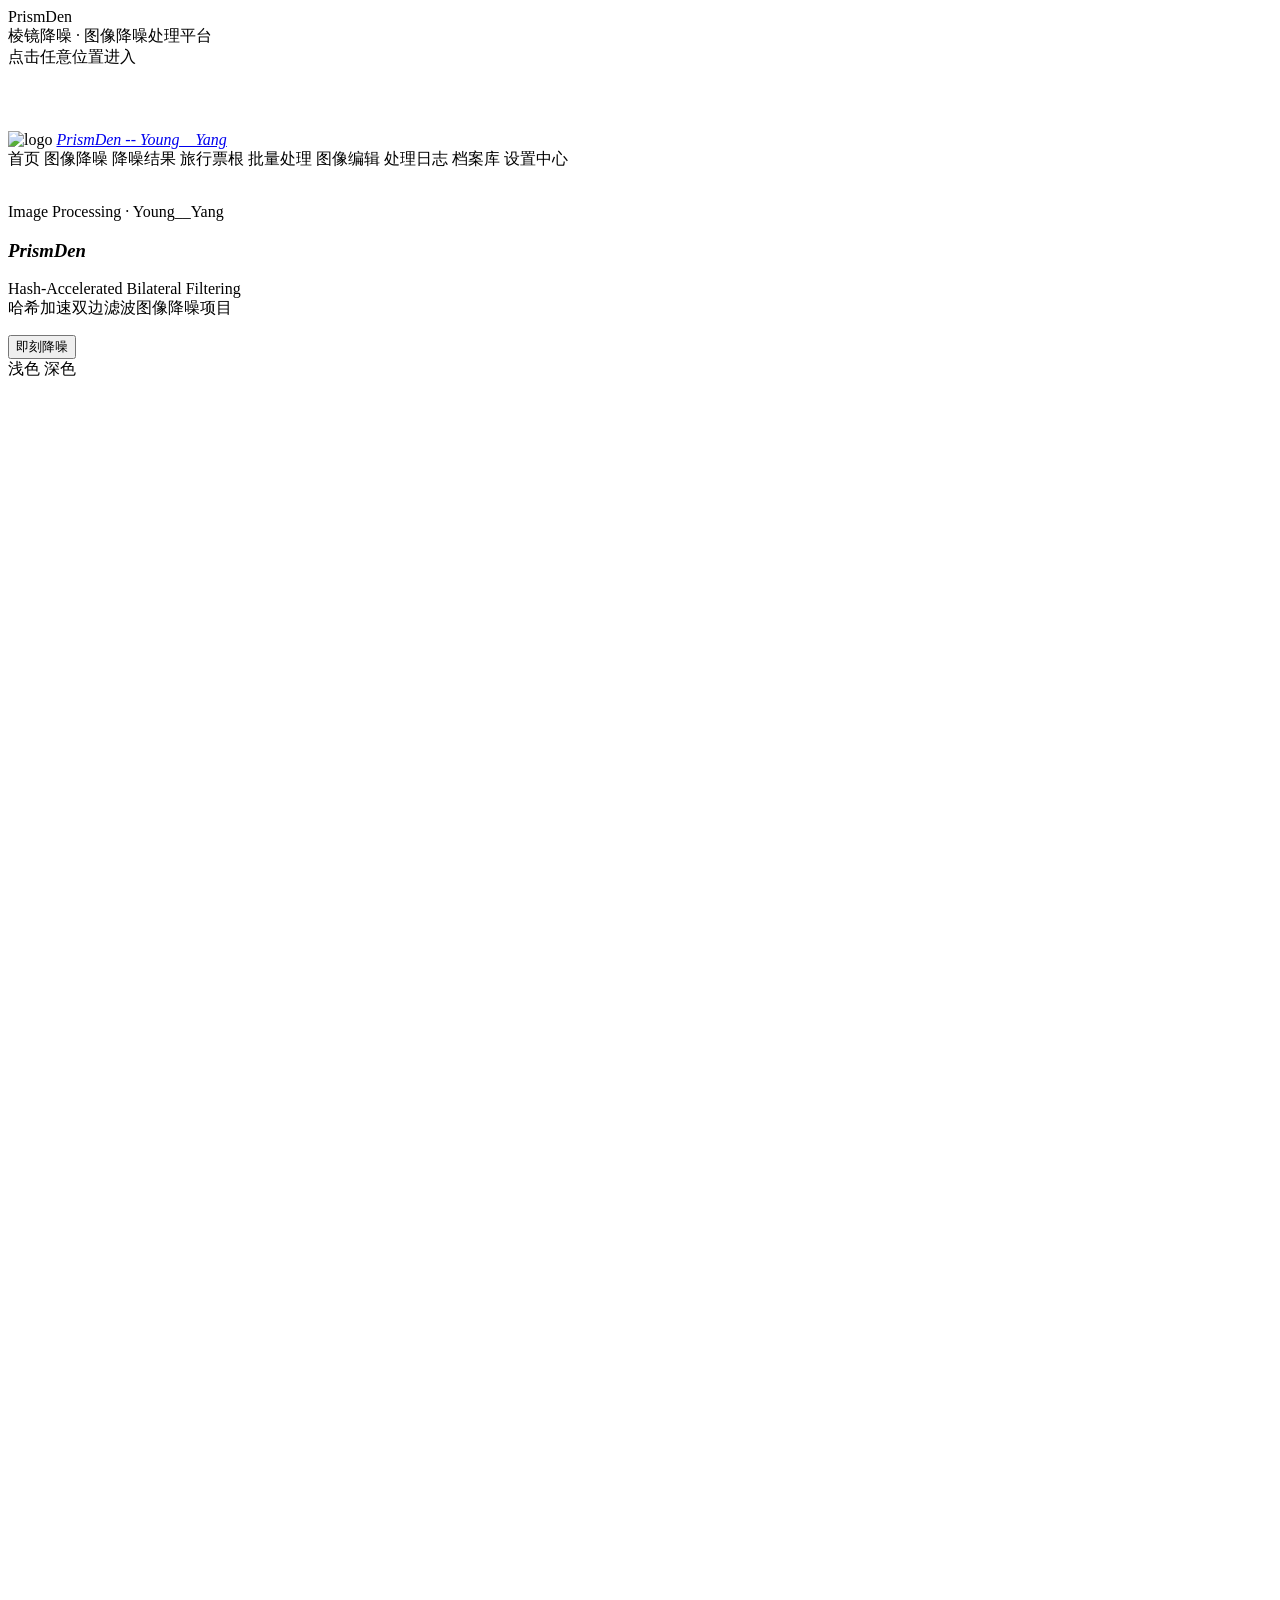
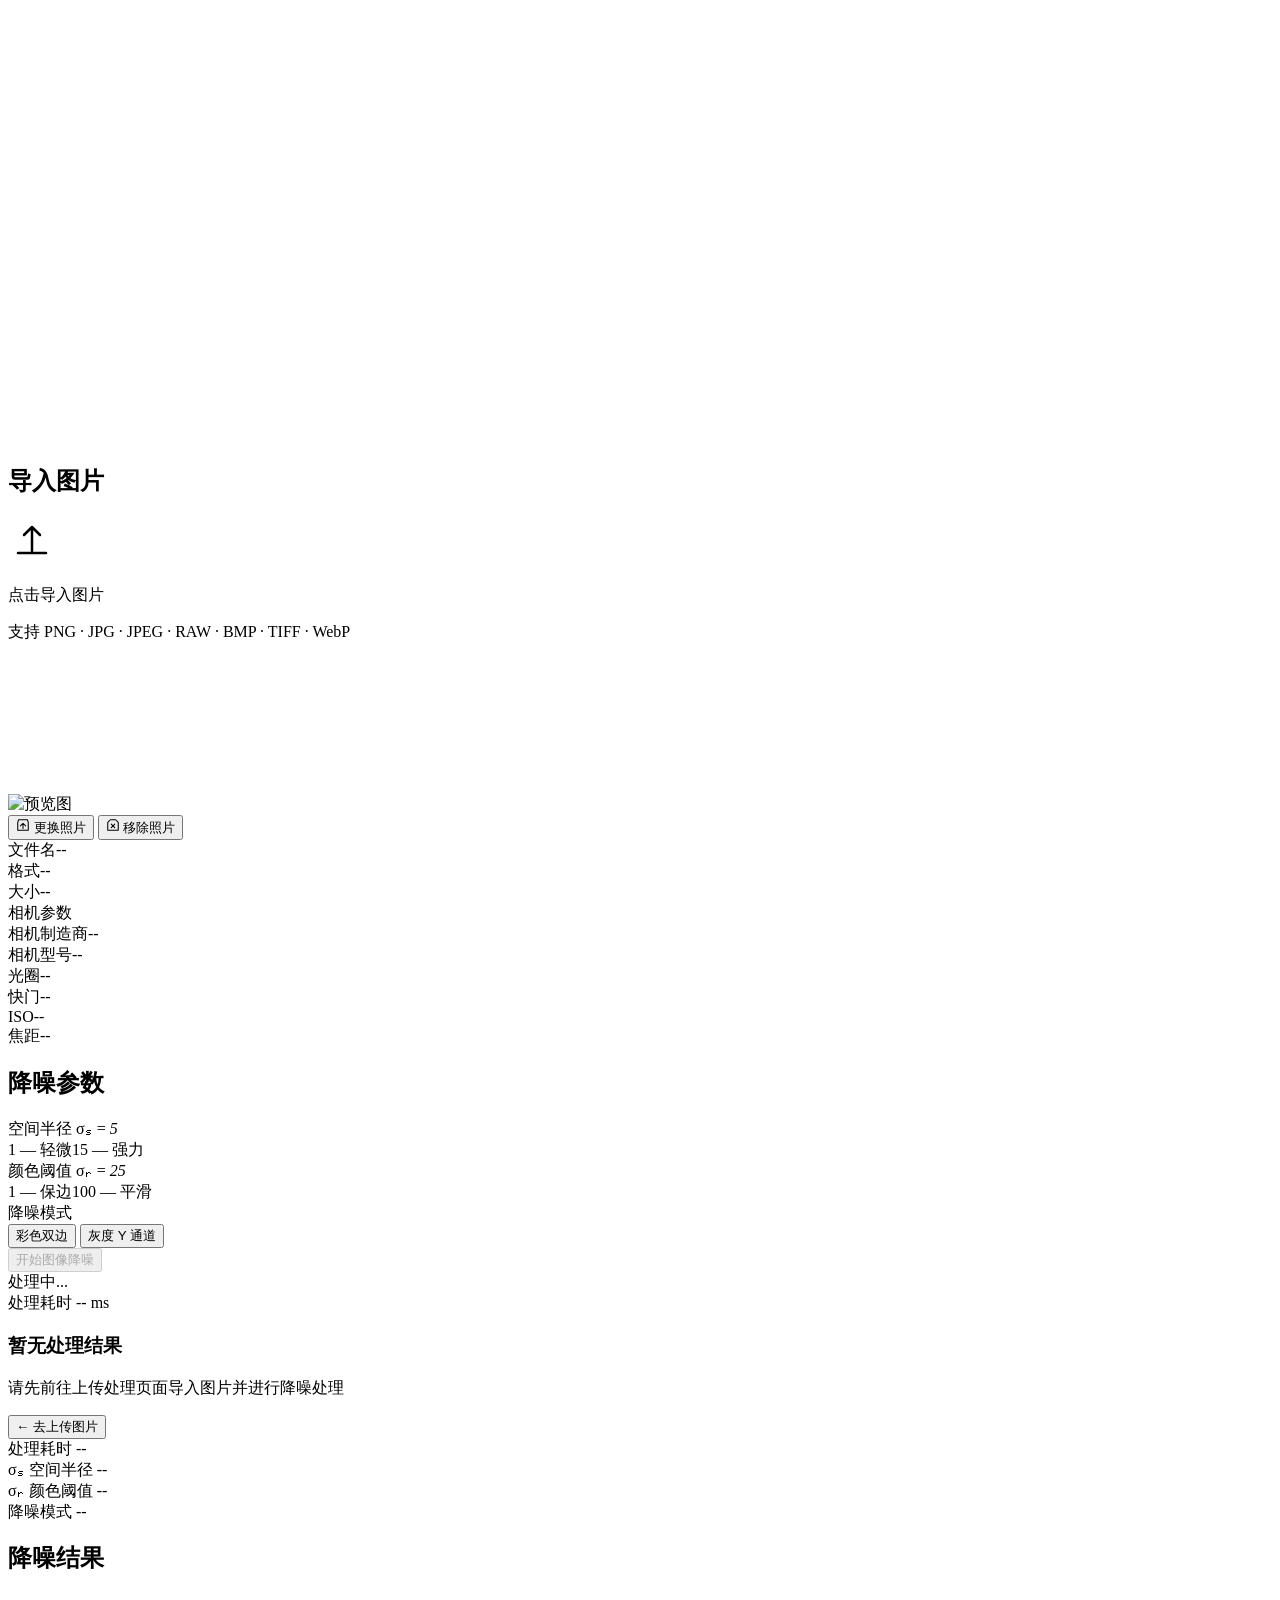
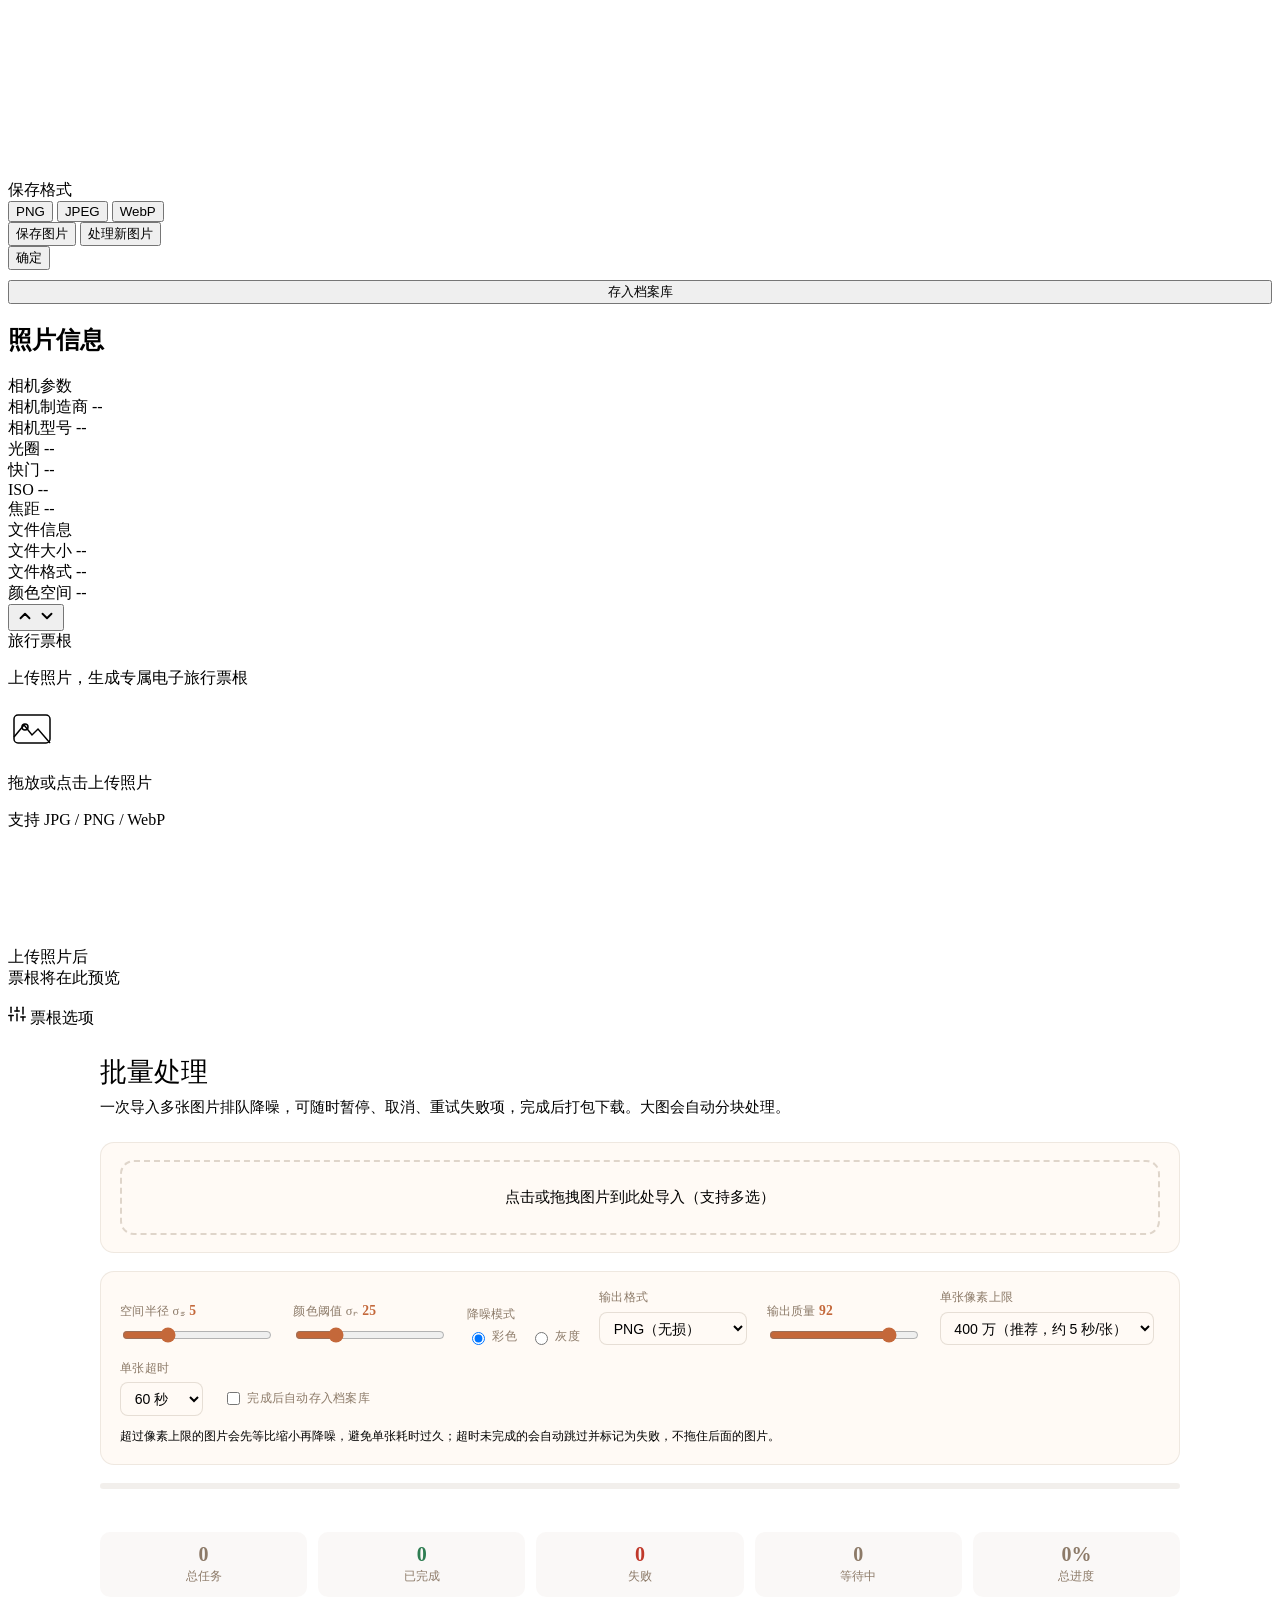
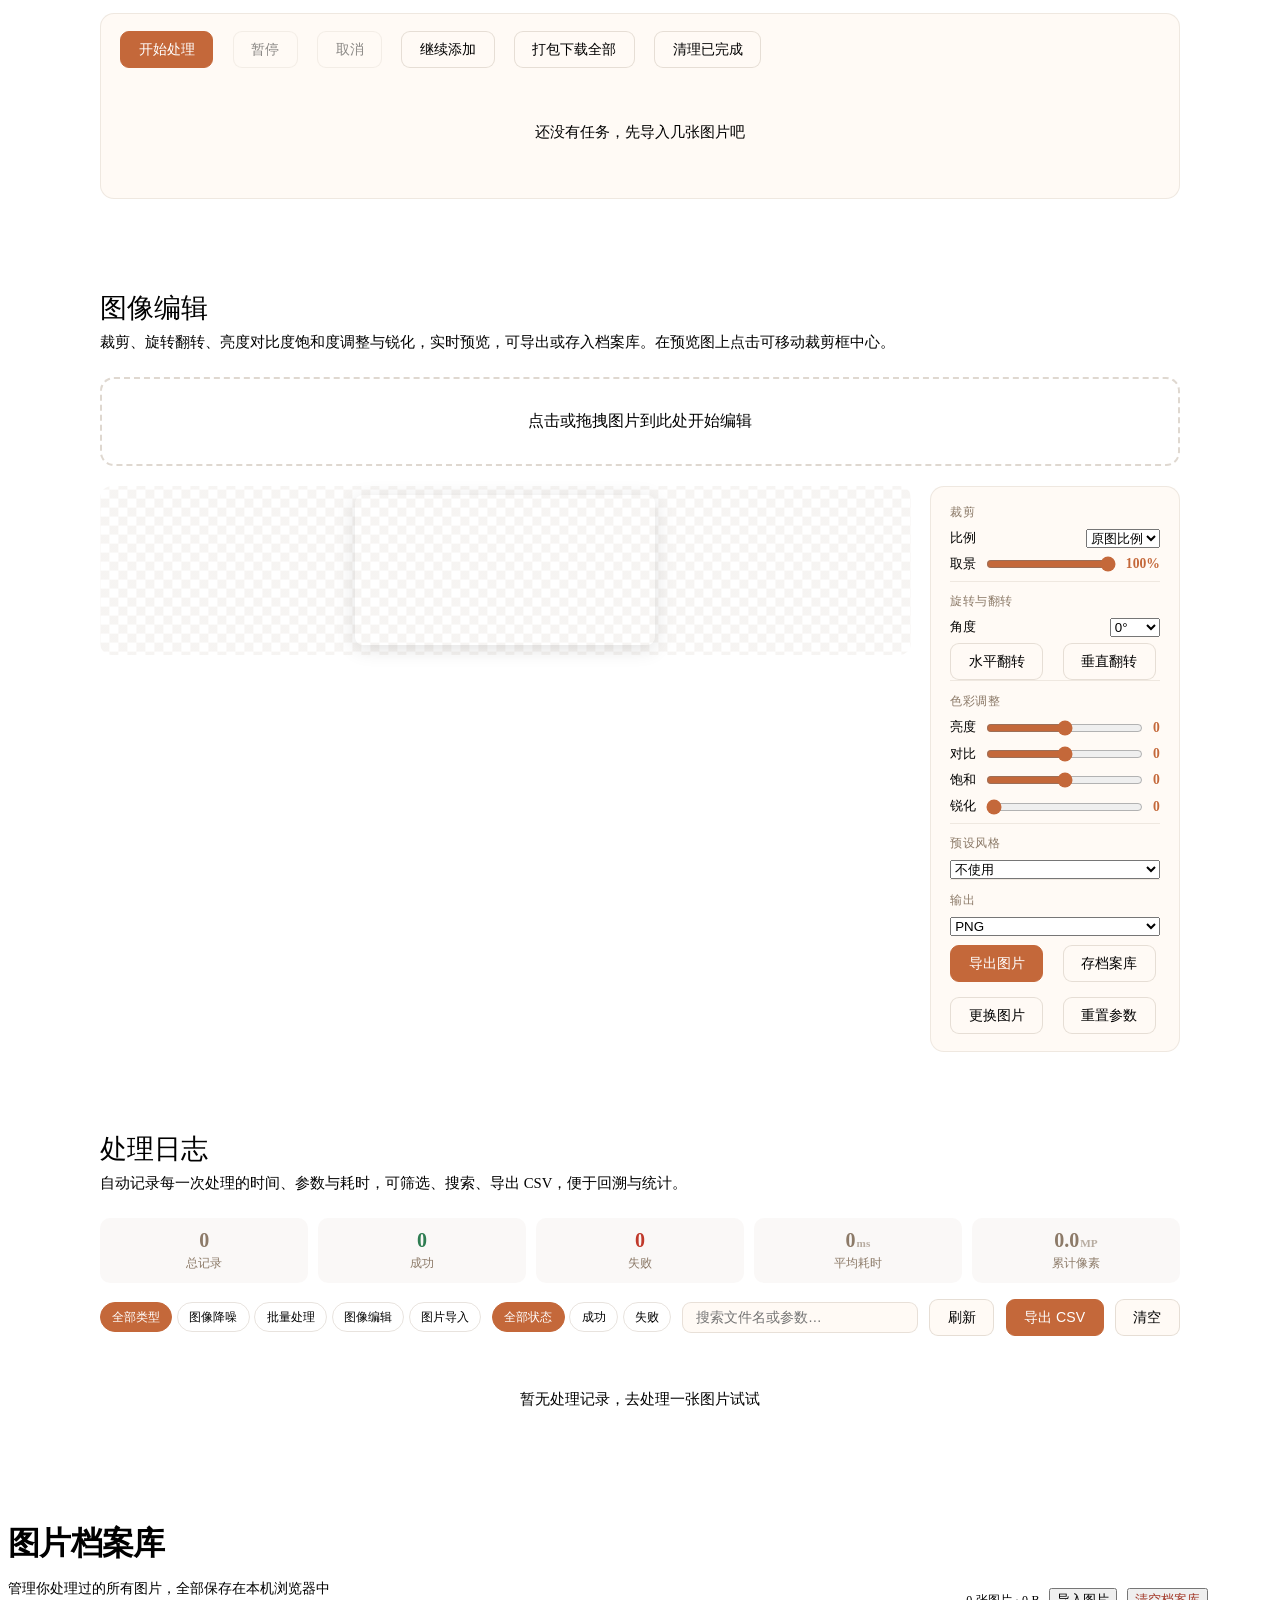
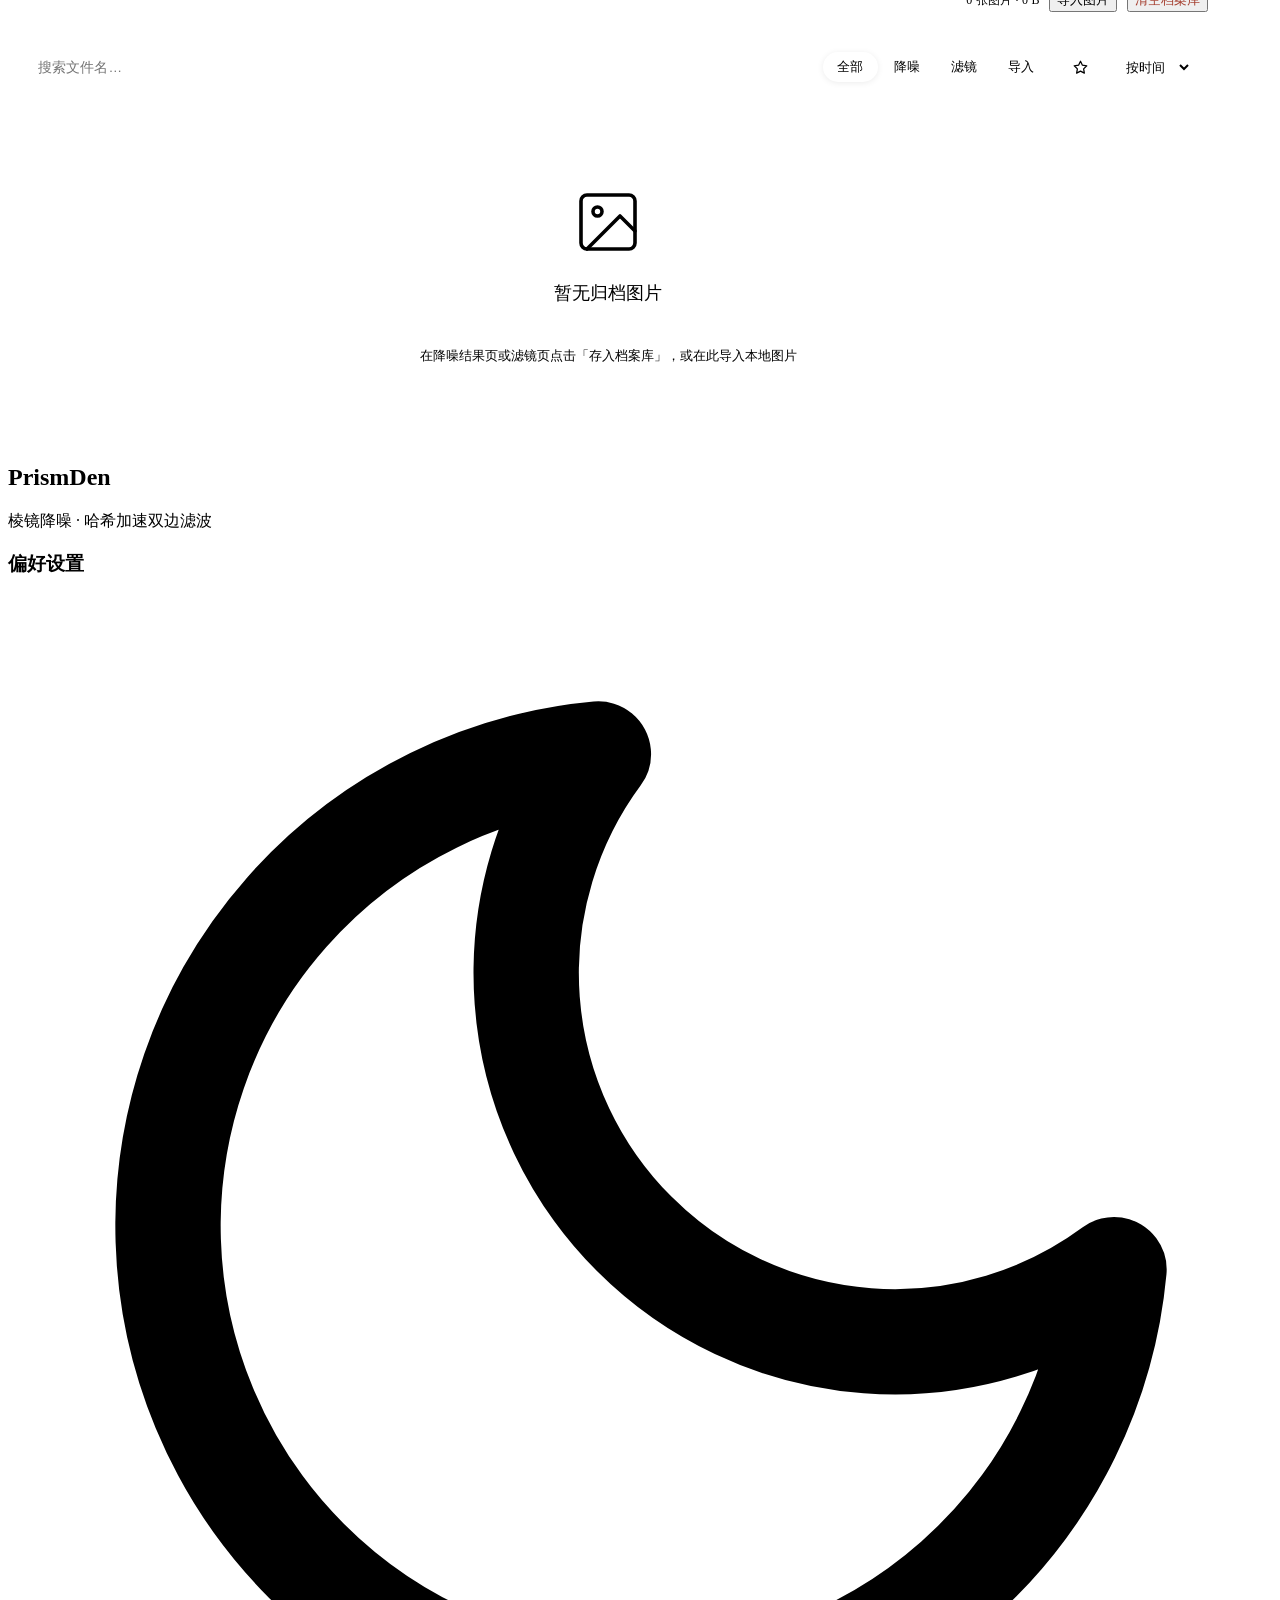
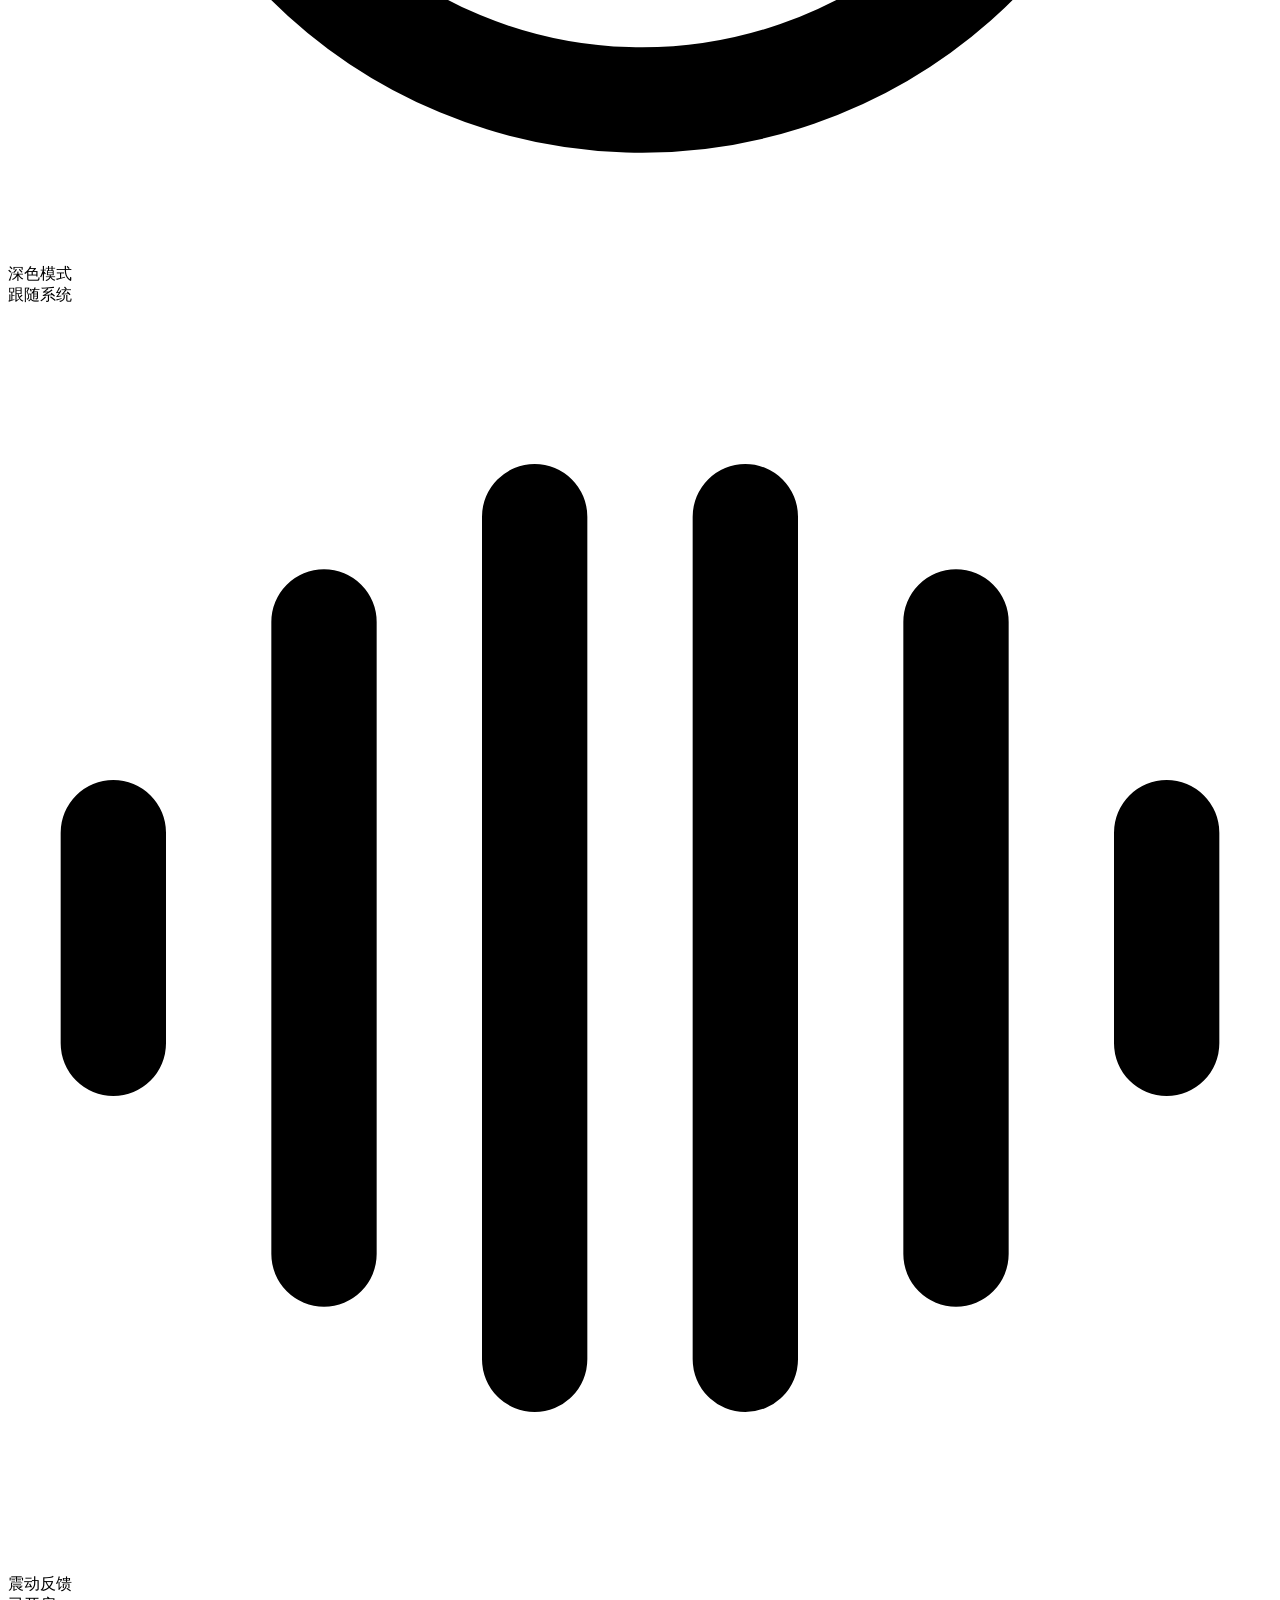
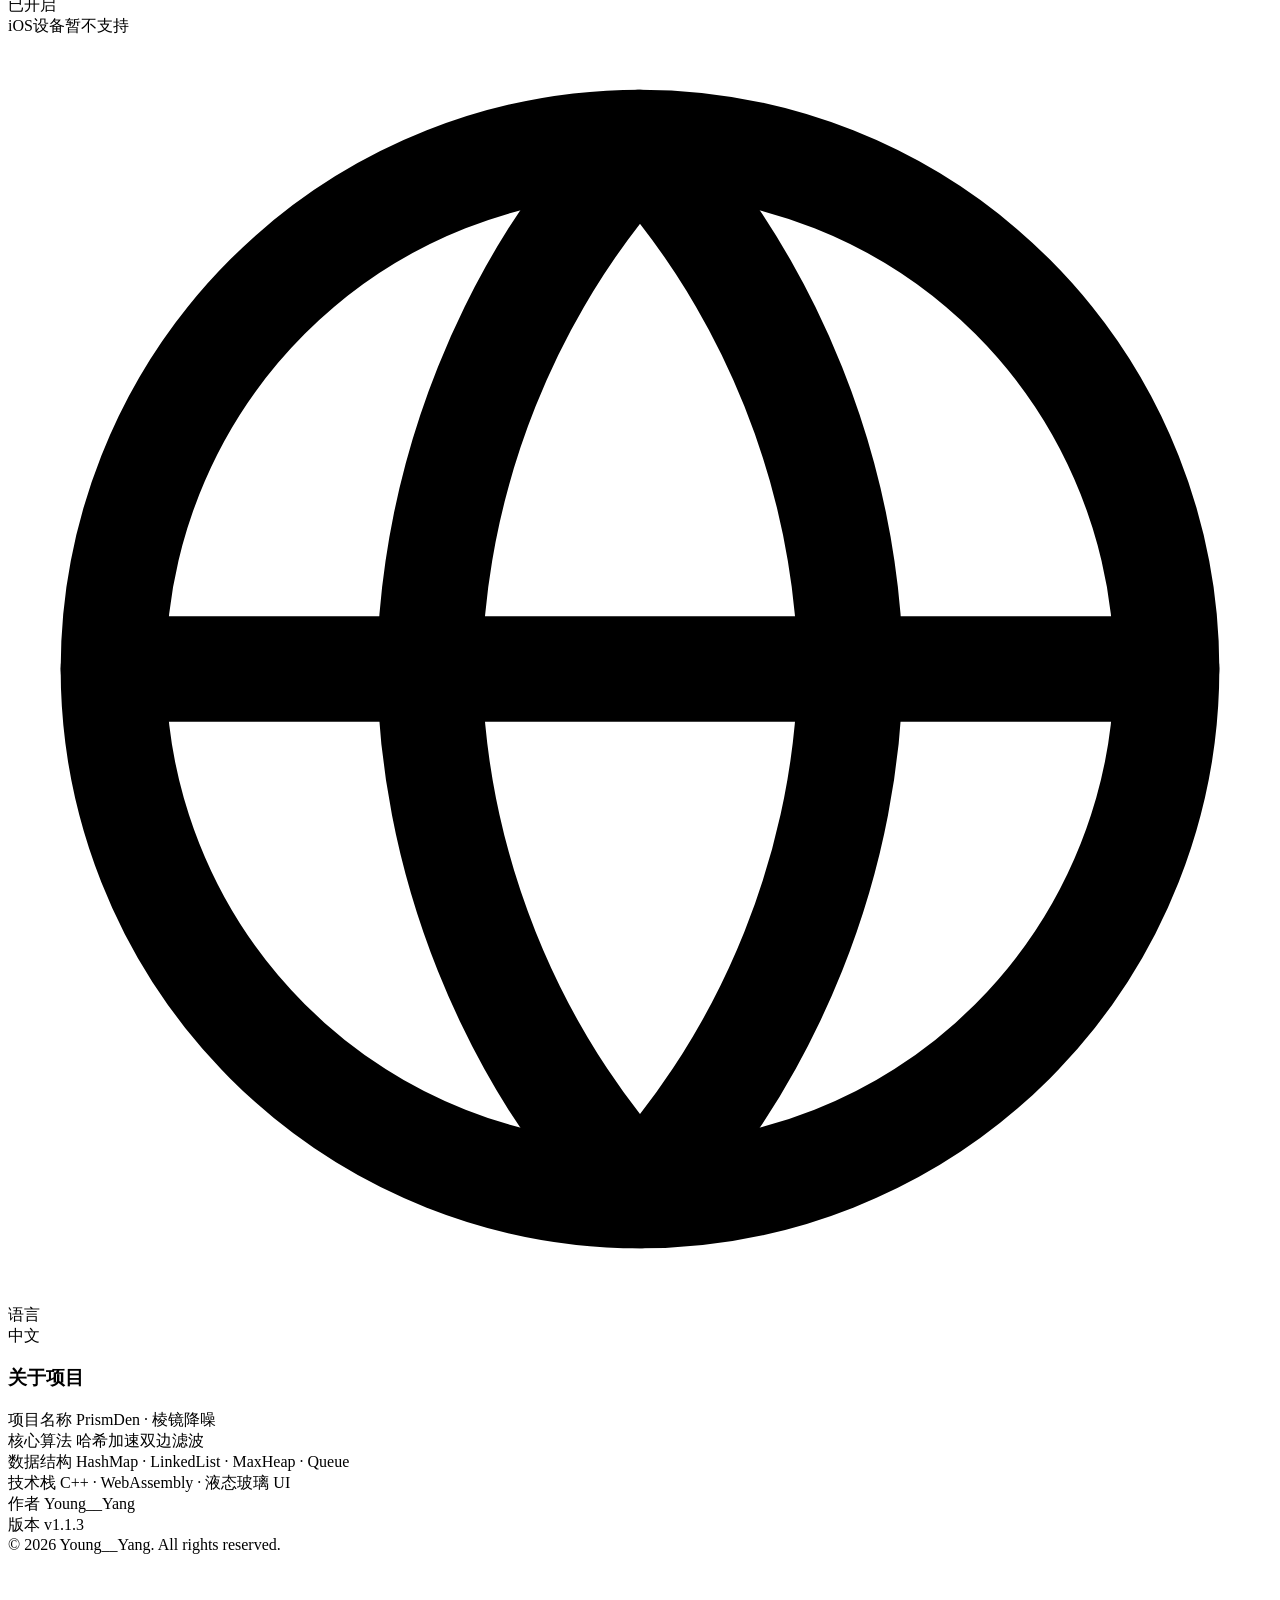
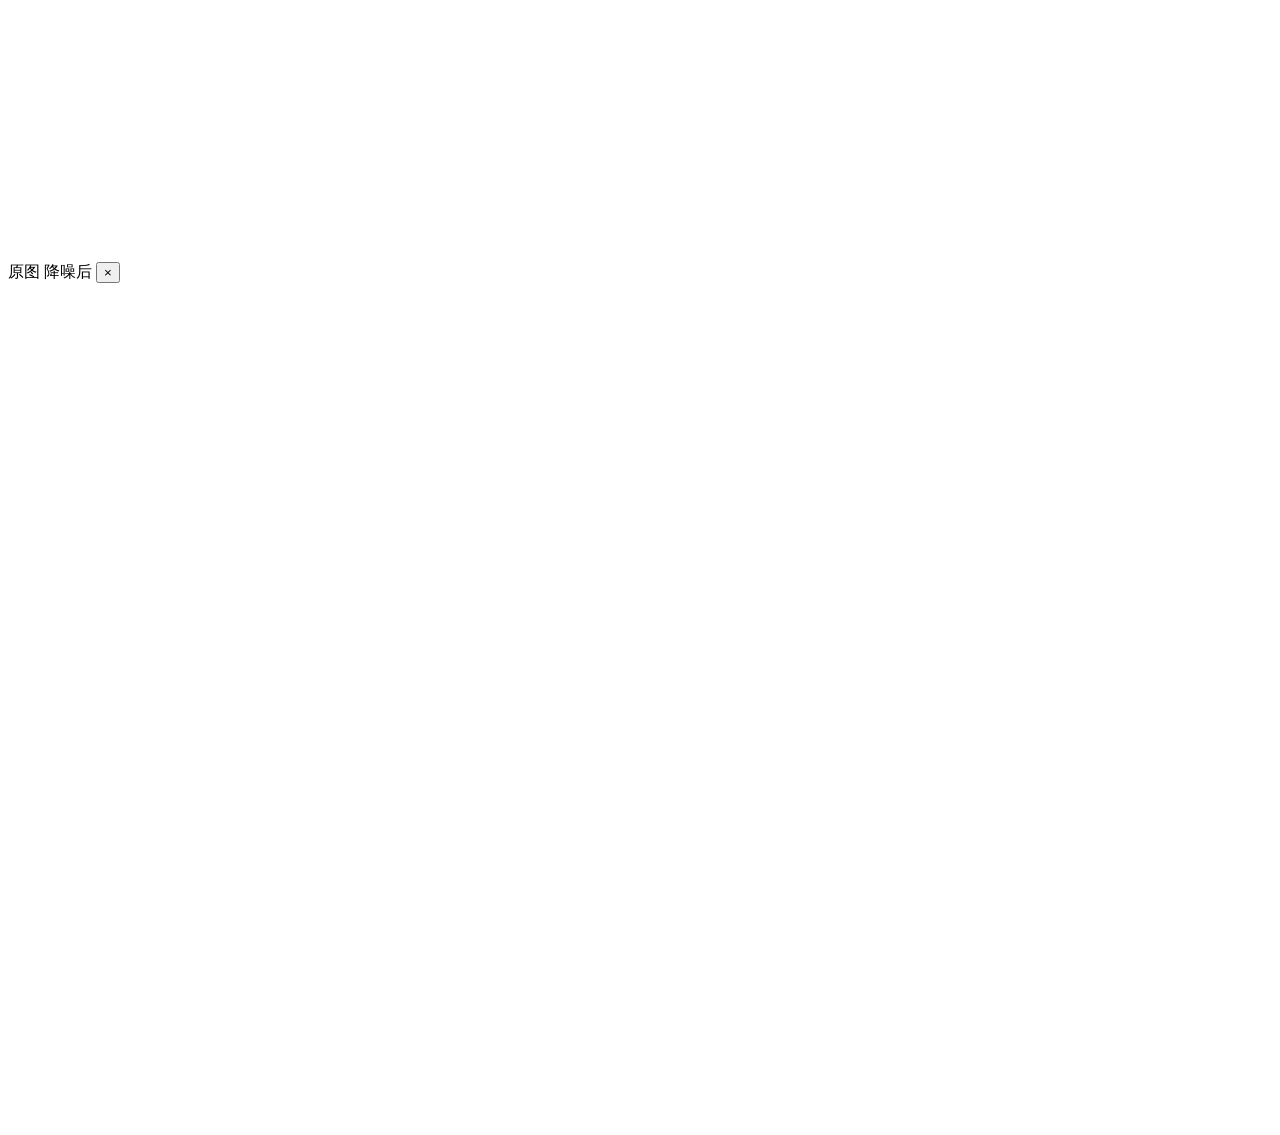
==== commit 41bfcb47: "perf: 批量默认像素上限改为 400 万；取消状态单独显示" ====
--- a/index.html
+++ b/index.html
@@ -579,9 +579,9 @@
         <div class="mod-field">
           <label>单张像素上限</label>
           <select id="batchMaxPixels">
-            <option value="4000000">400 万（最快）</option>
-            <option value="8000000" selected>800 万（推荐）</option>
-            <option value="12000000">1200 万</option>
+            <option value="4000000" selected>400 万（推荐，约 5 秒/张）</option>
+            <option value="8000000">800 万（约 11 秒/张）</option>
+            <option value="12000000">1200 万（约 16 秒/张）</option>
             <option value="0">不限制（大图会很慢）</option>
           </select>
         </div>
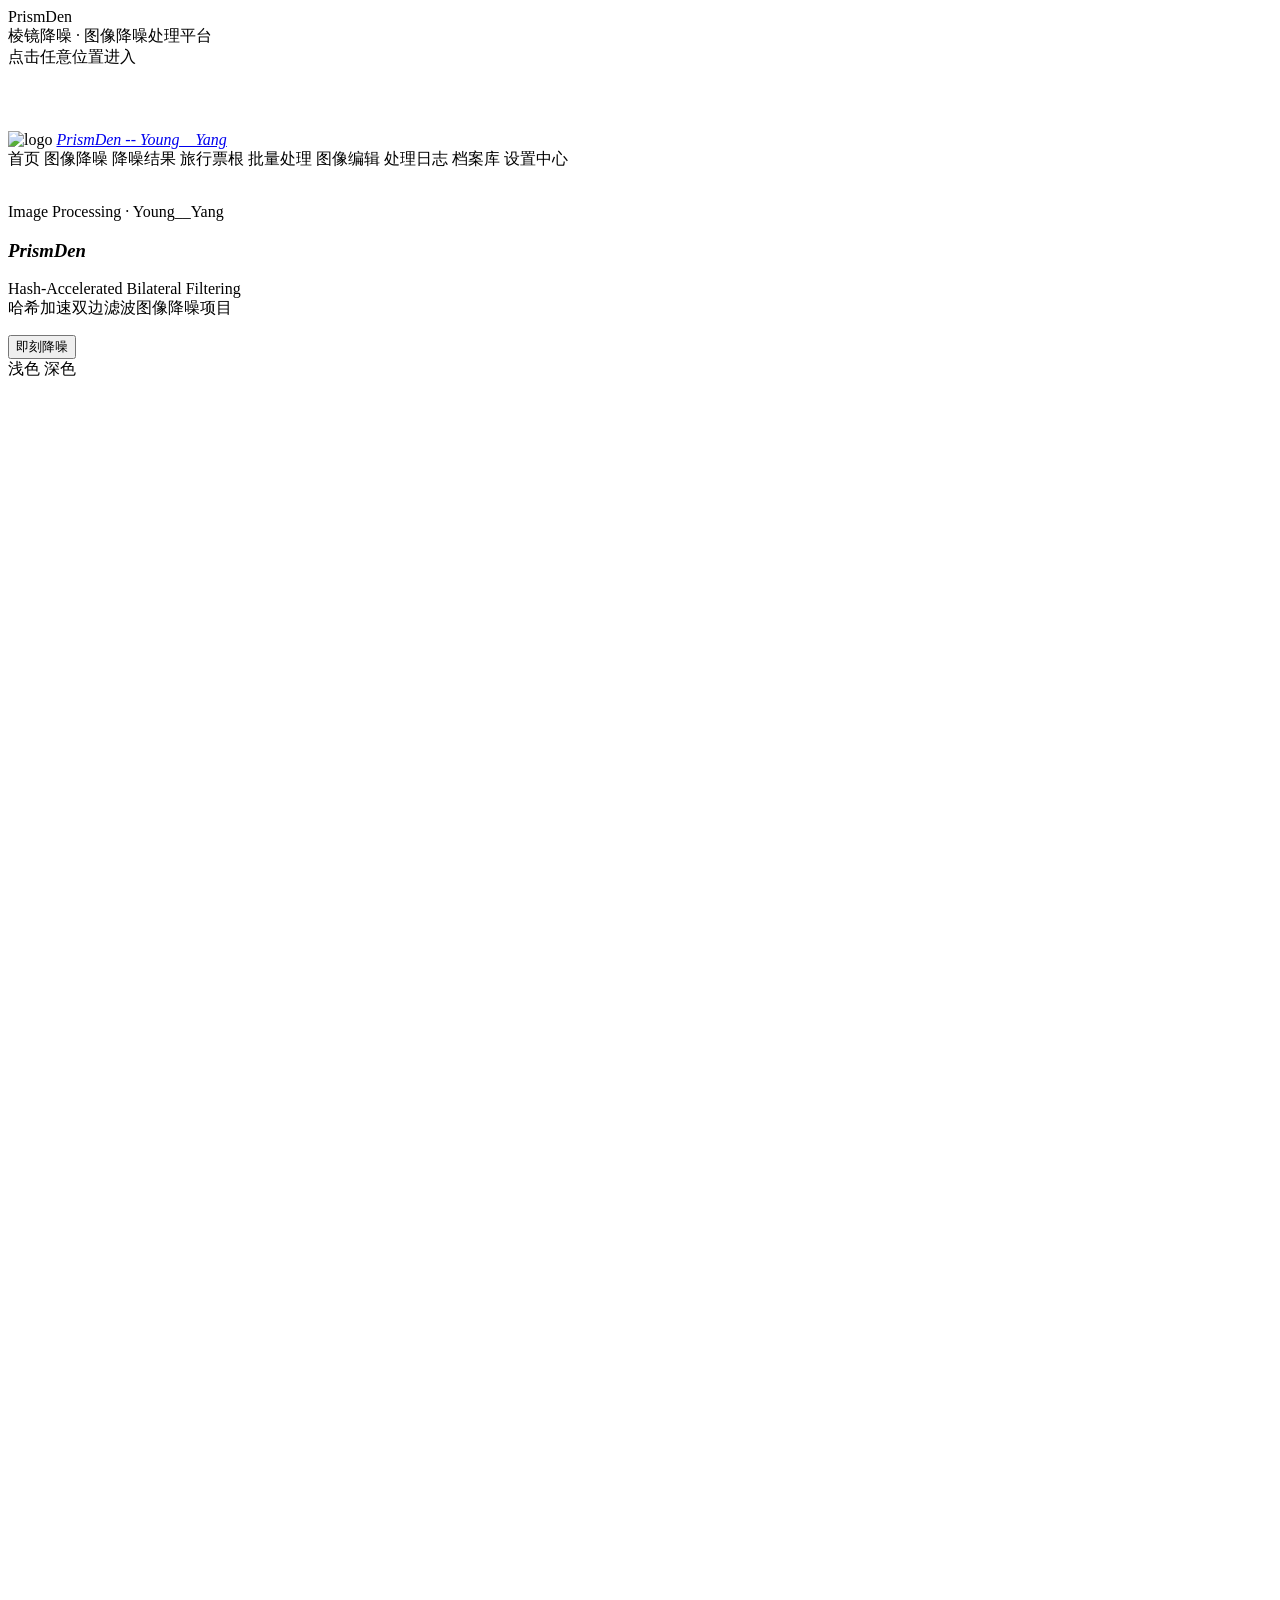
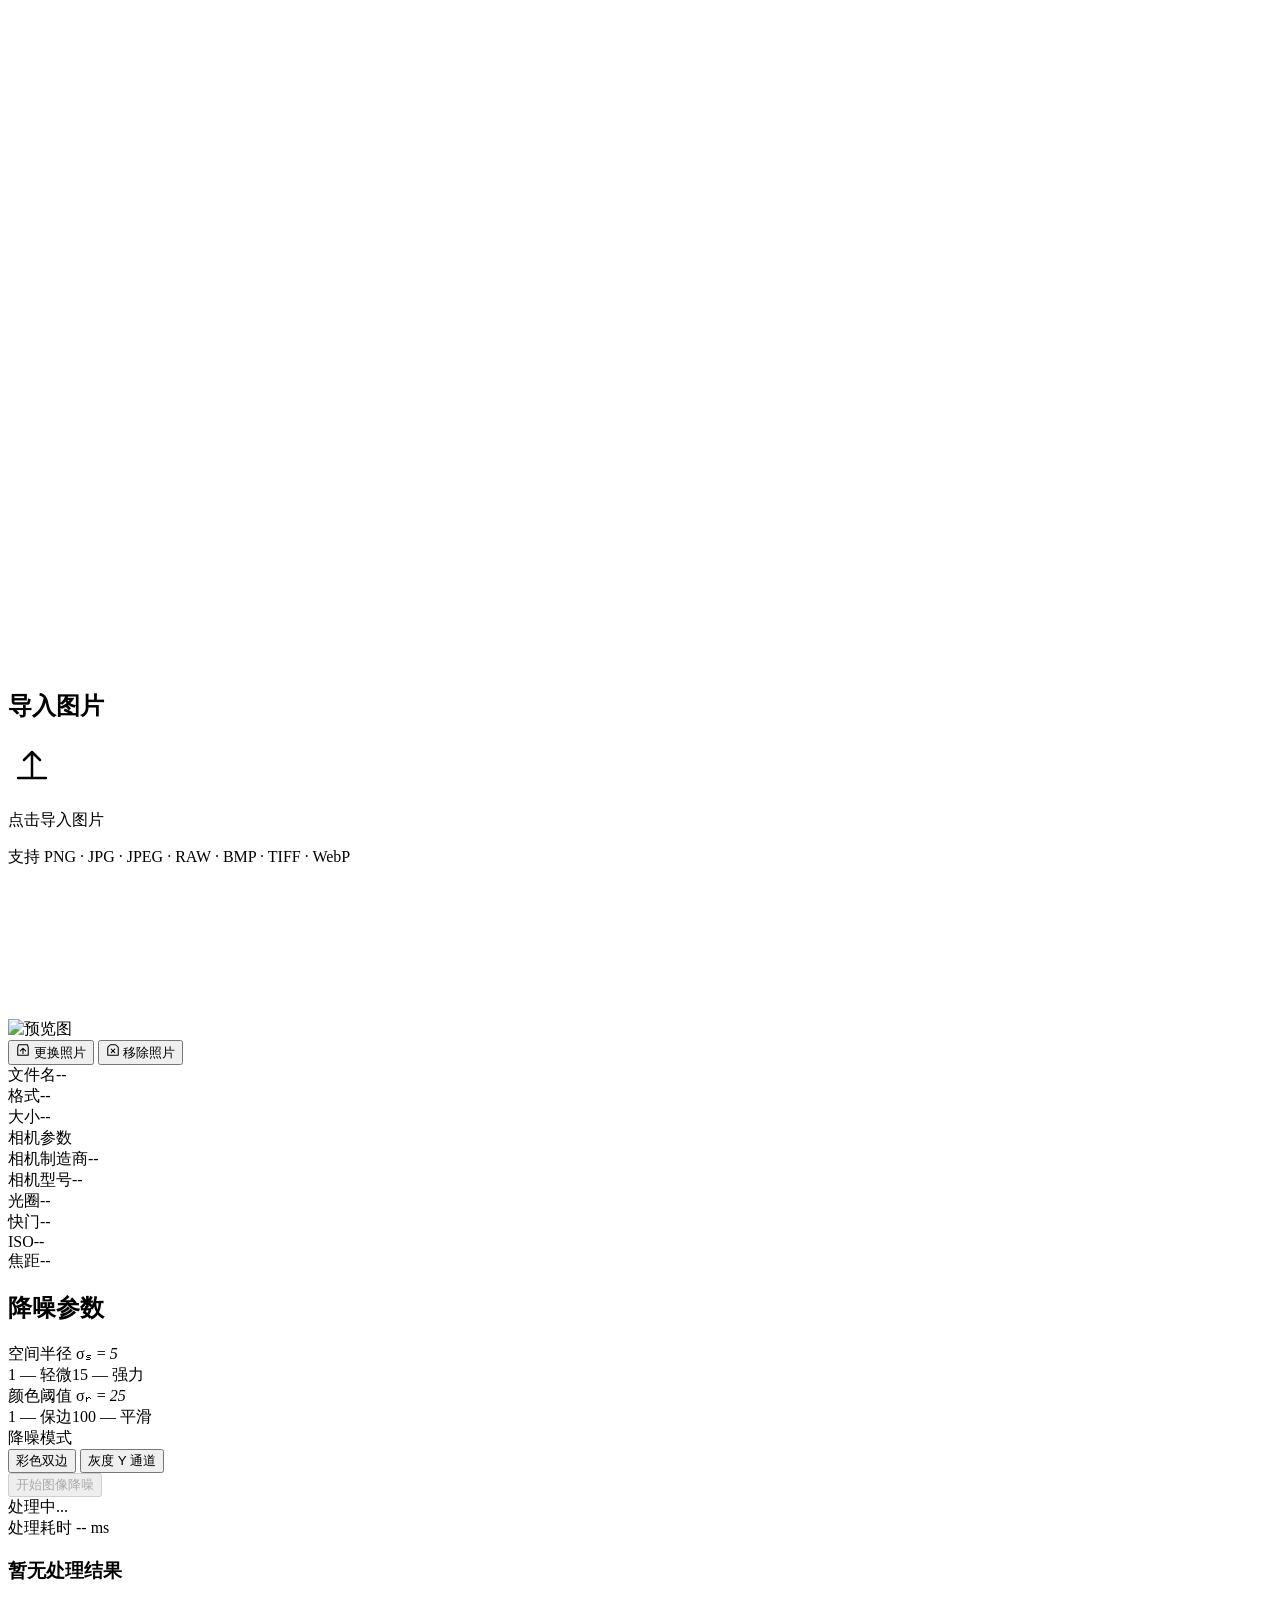
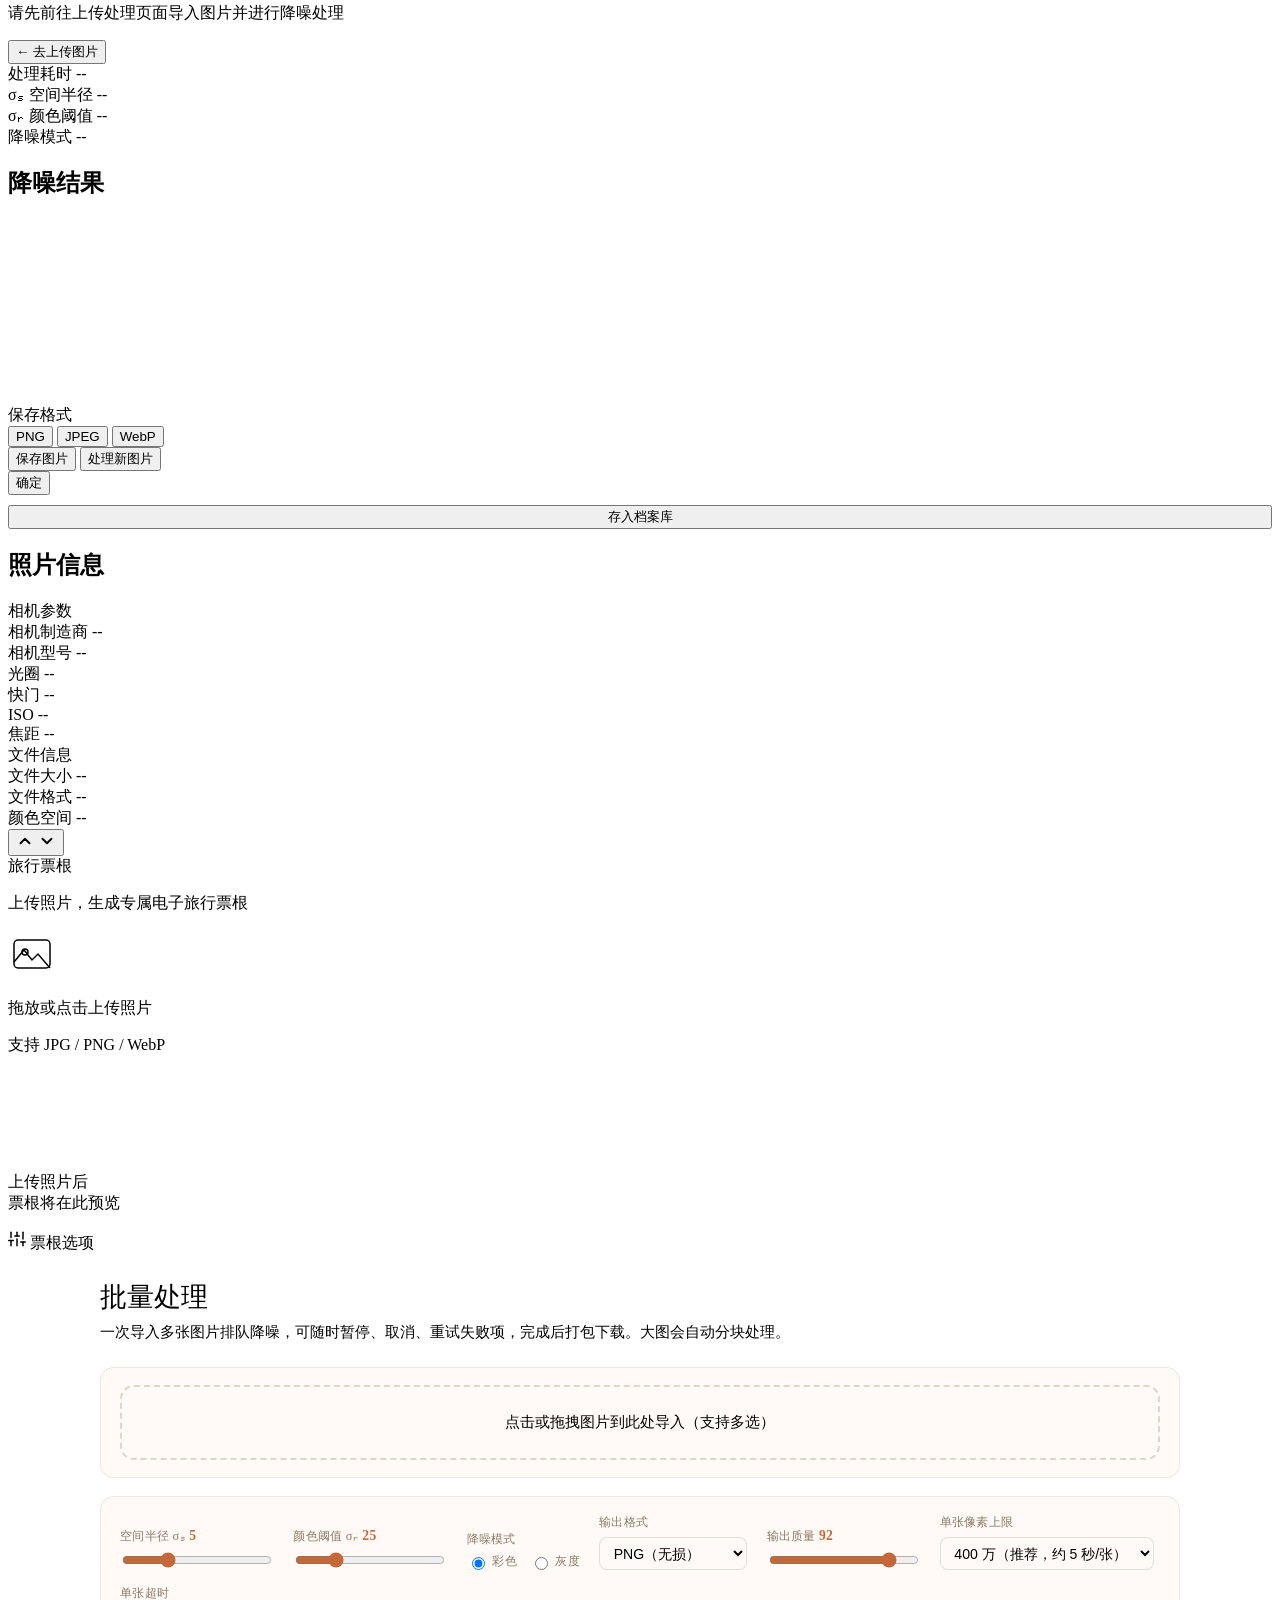
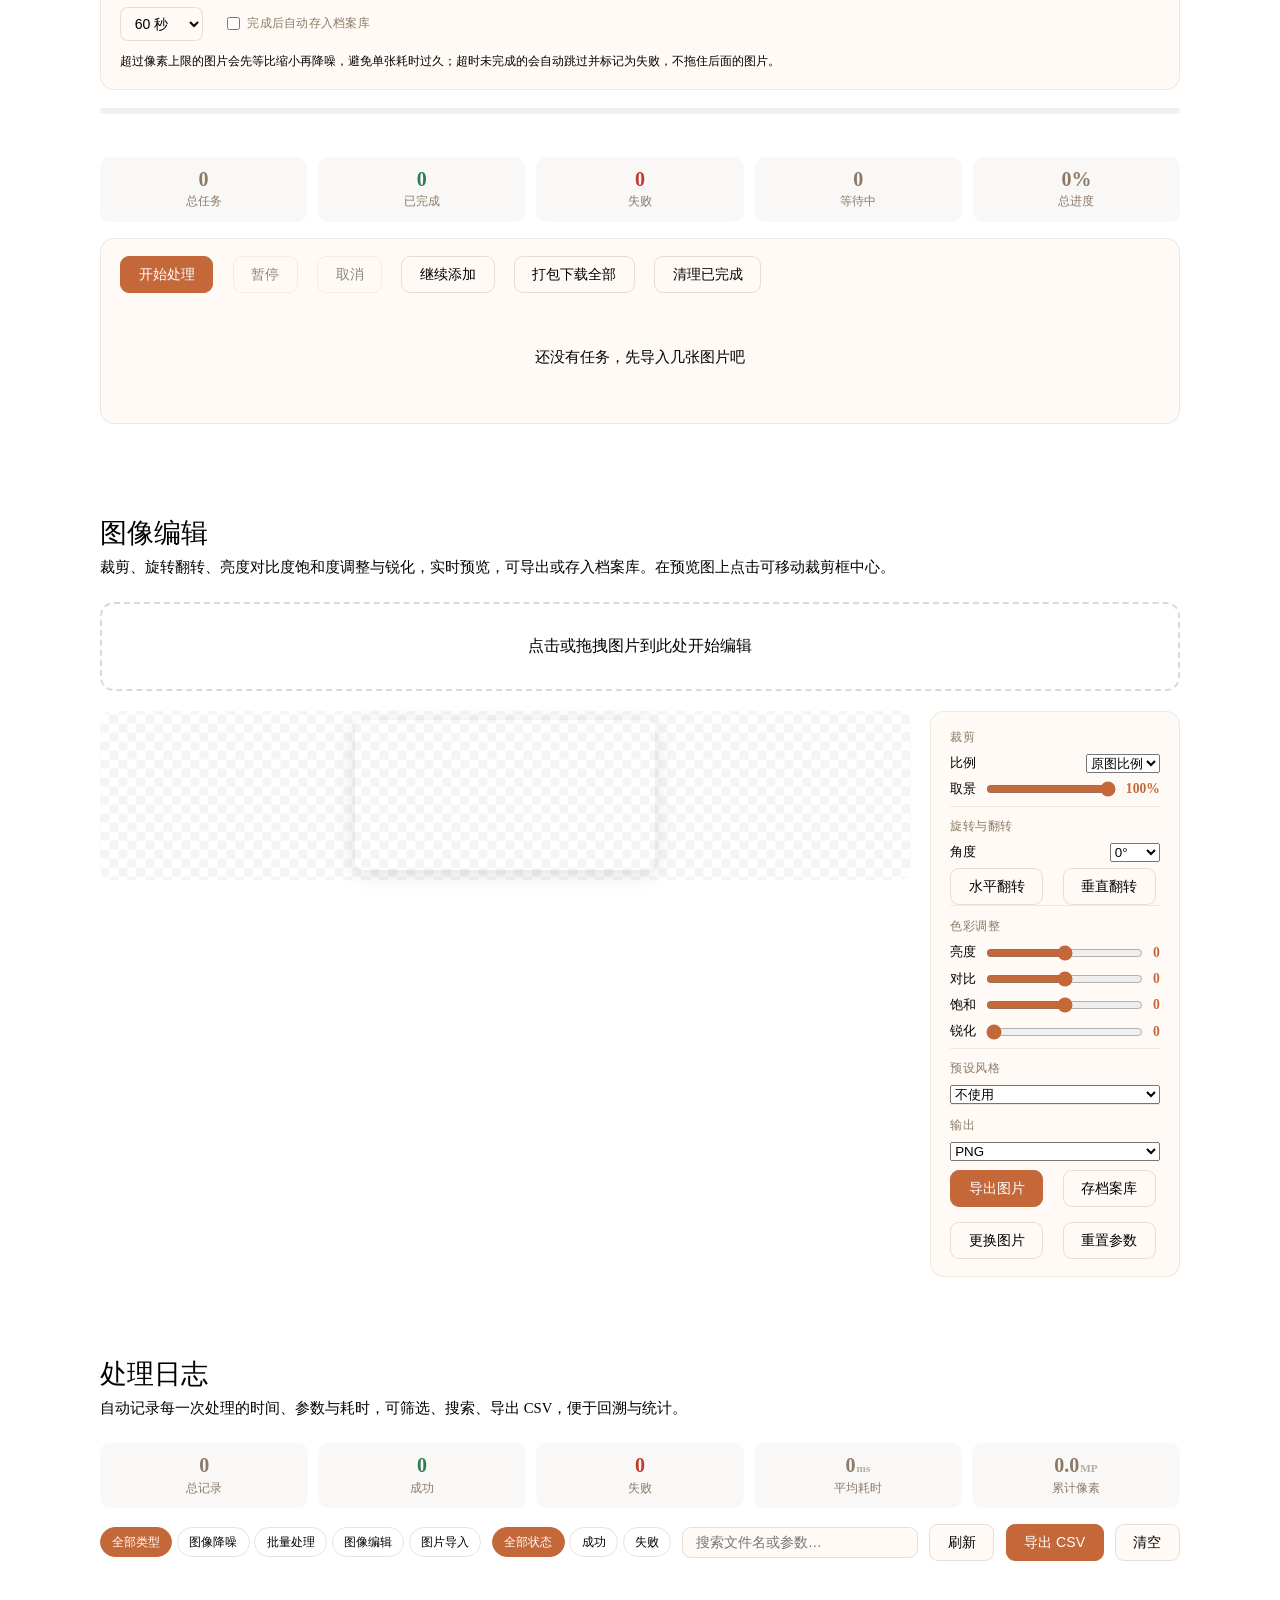
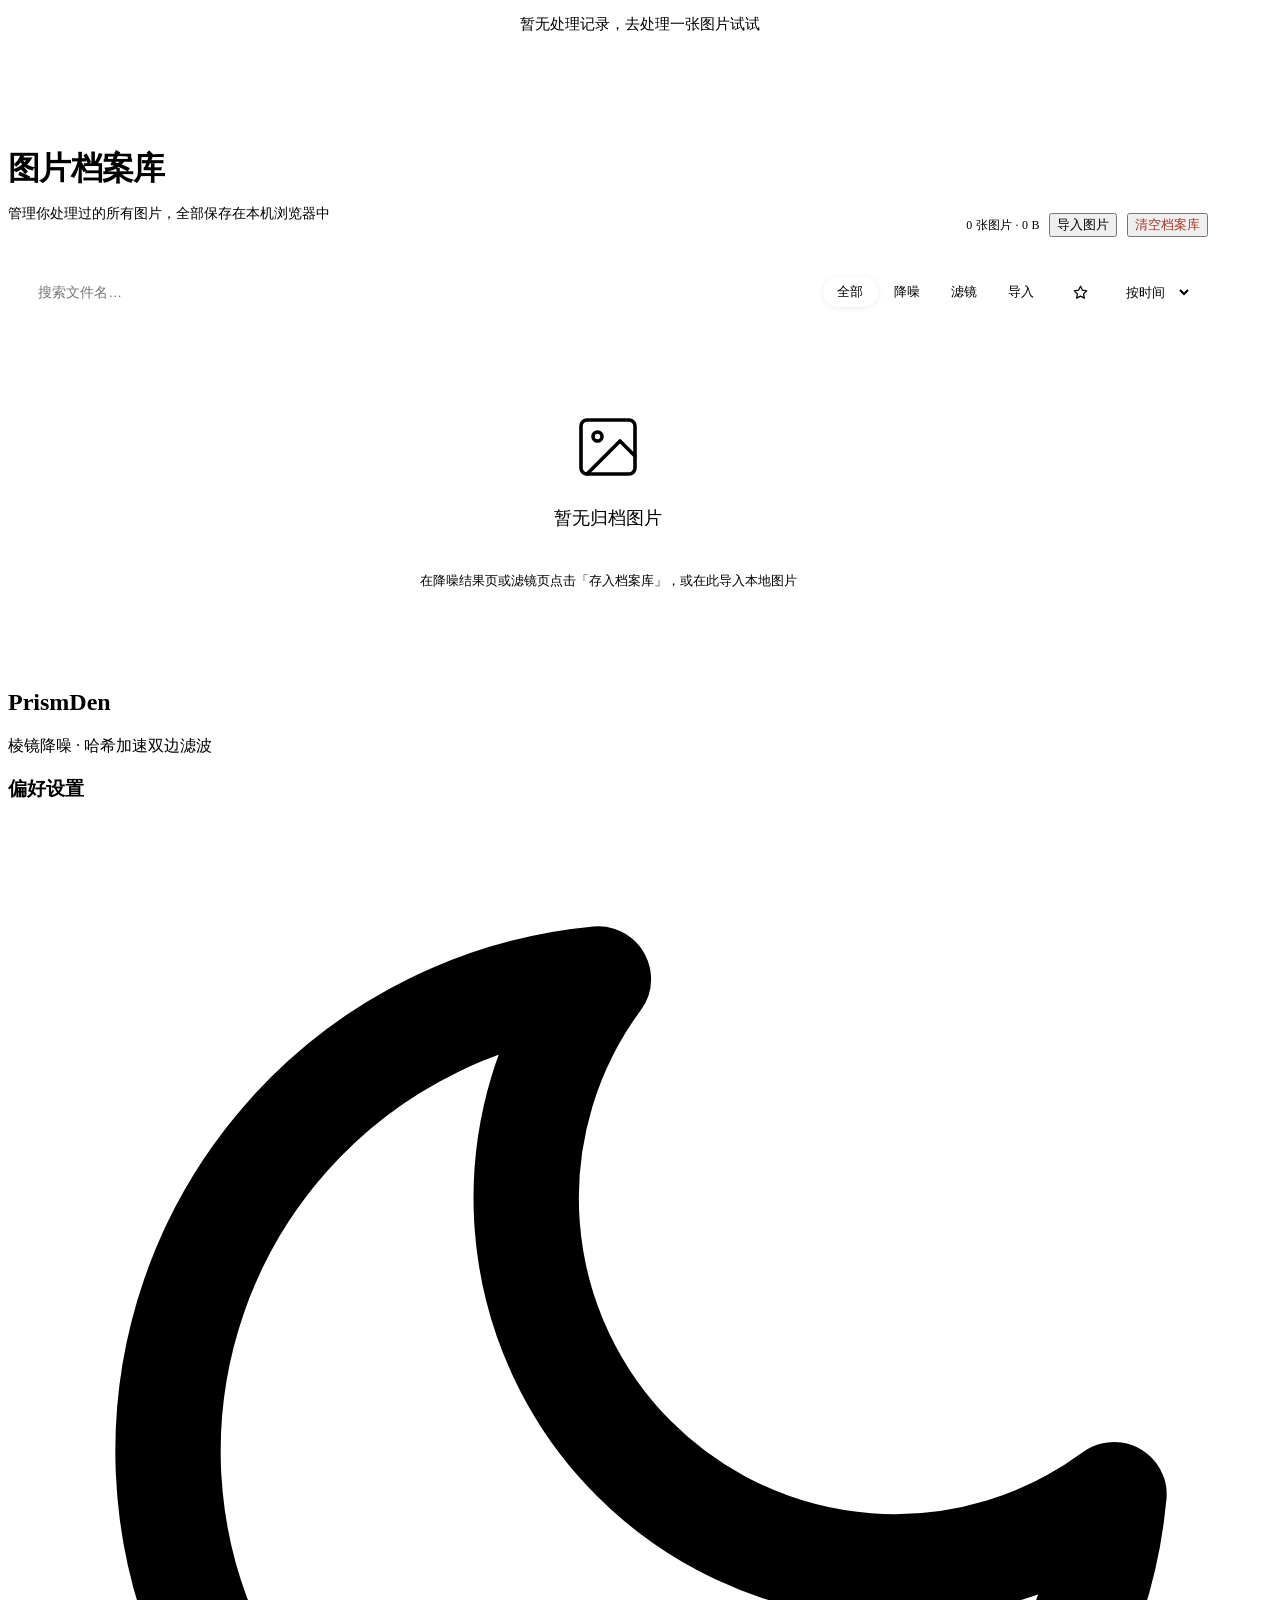
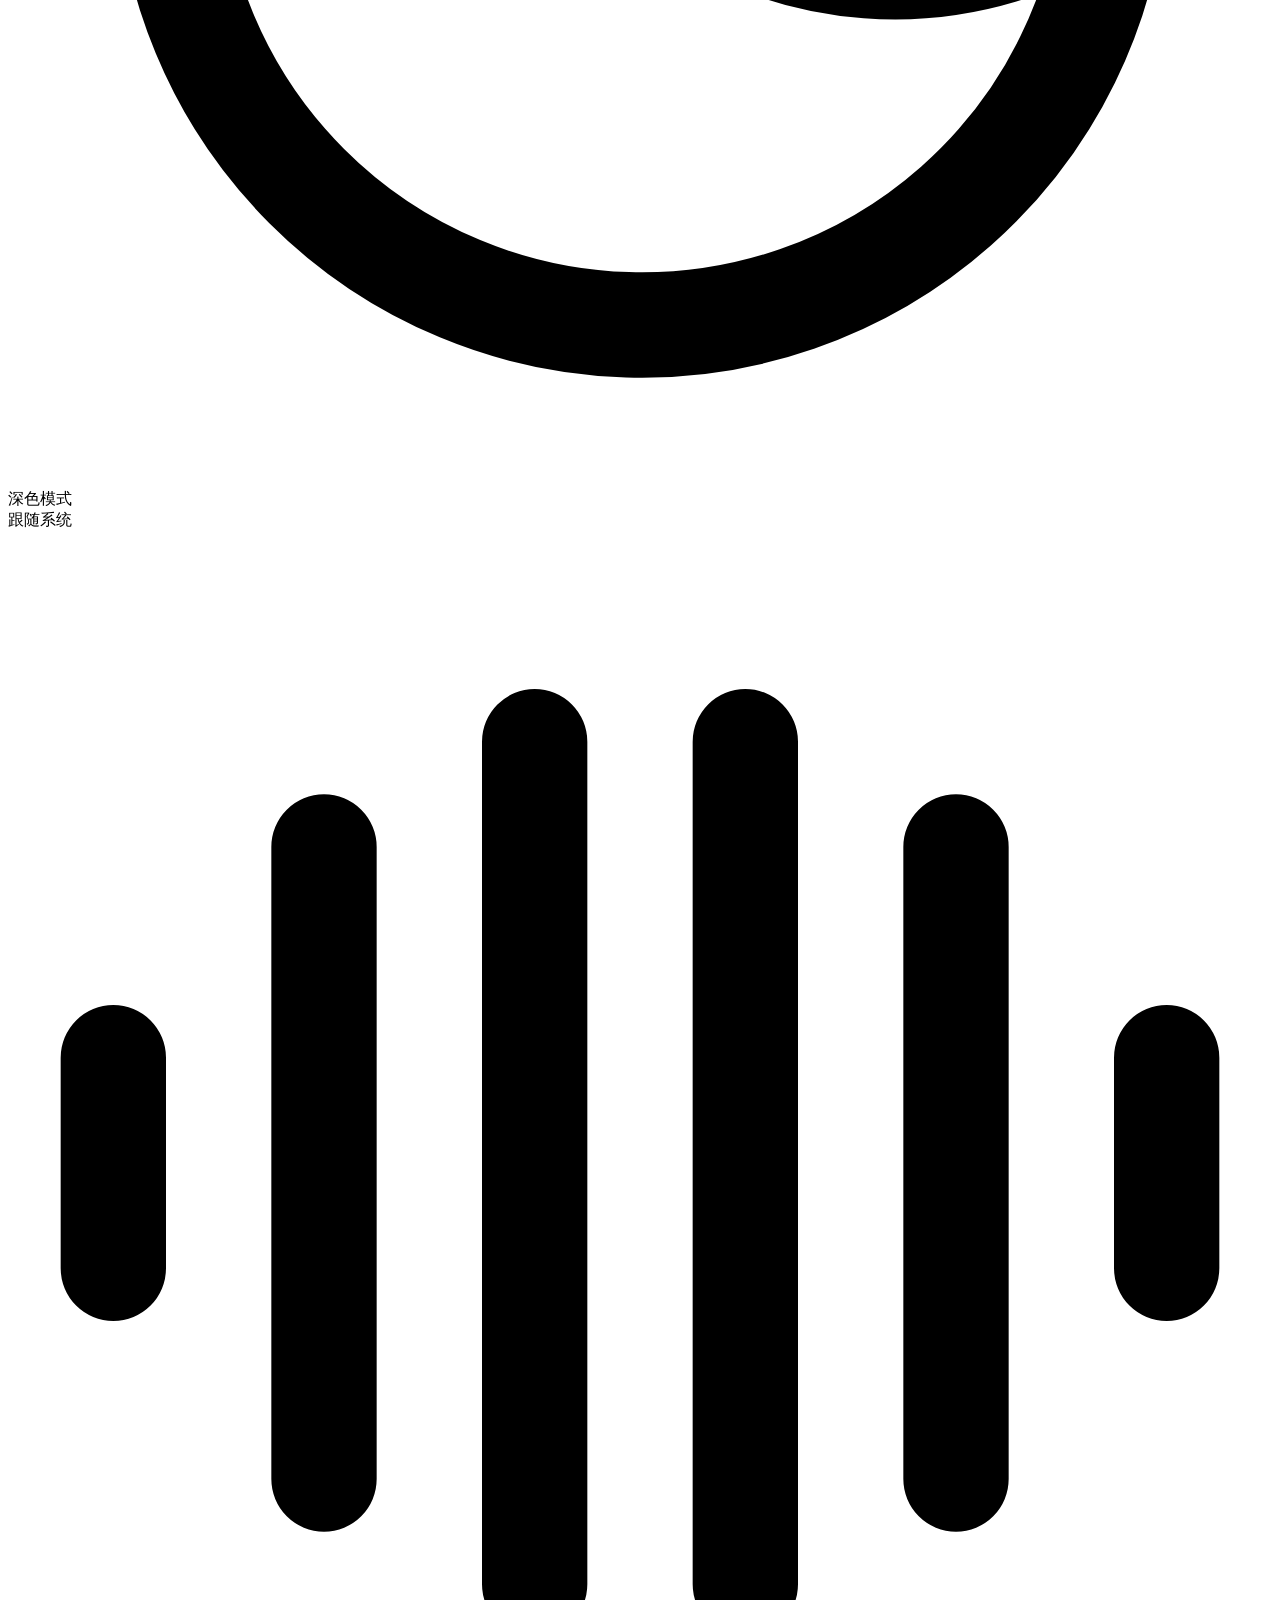
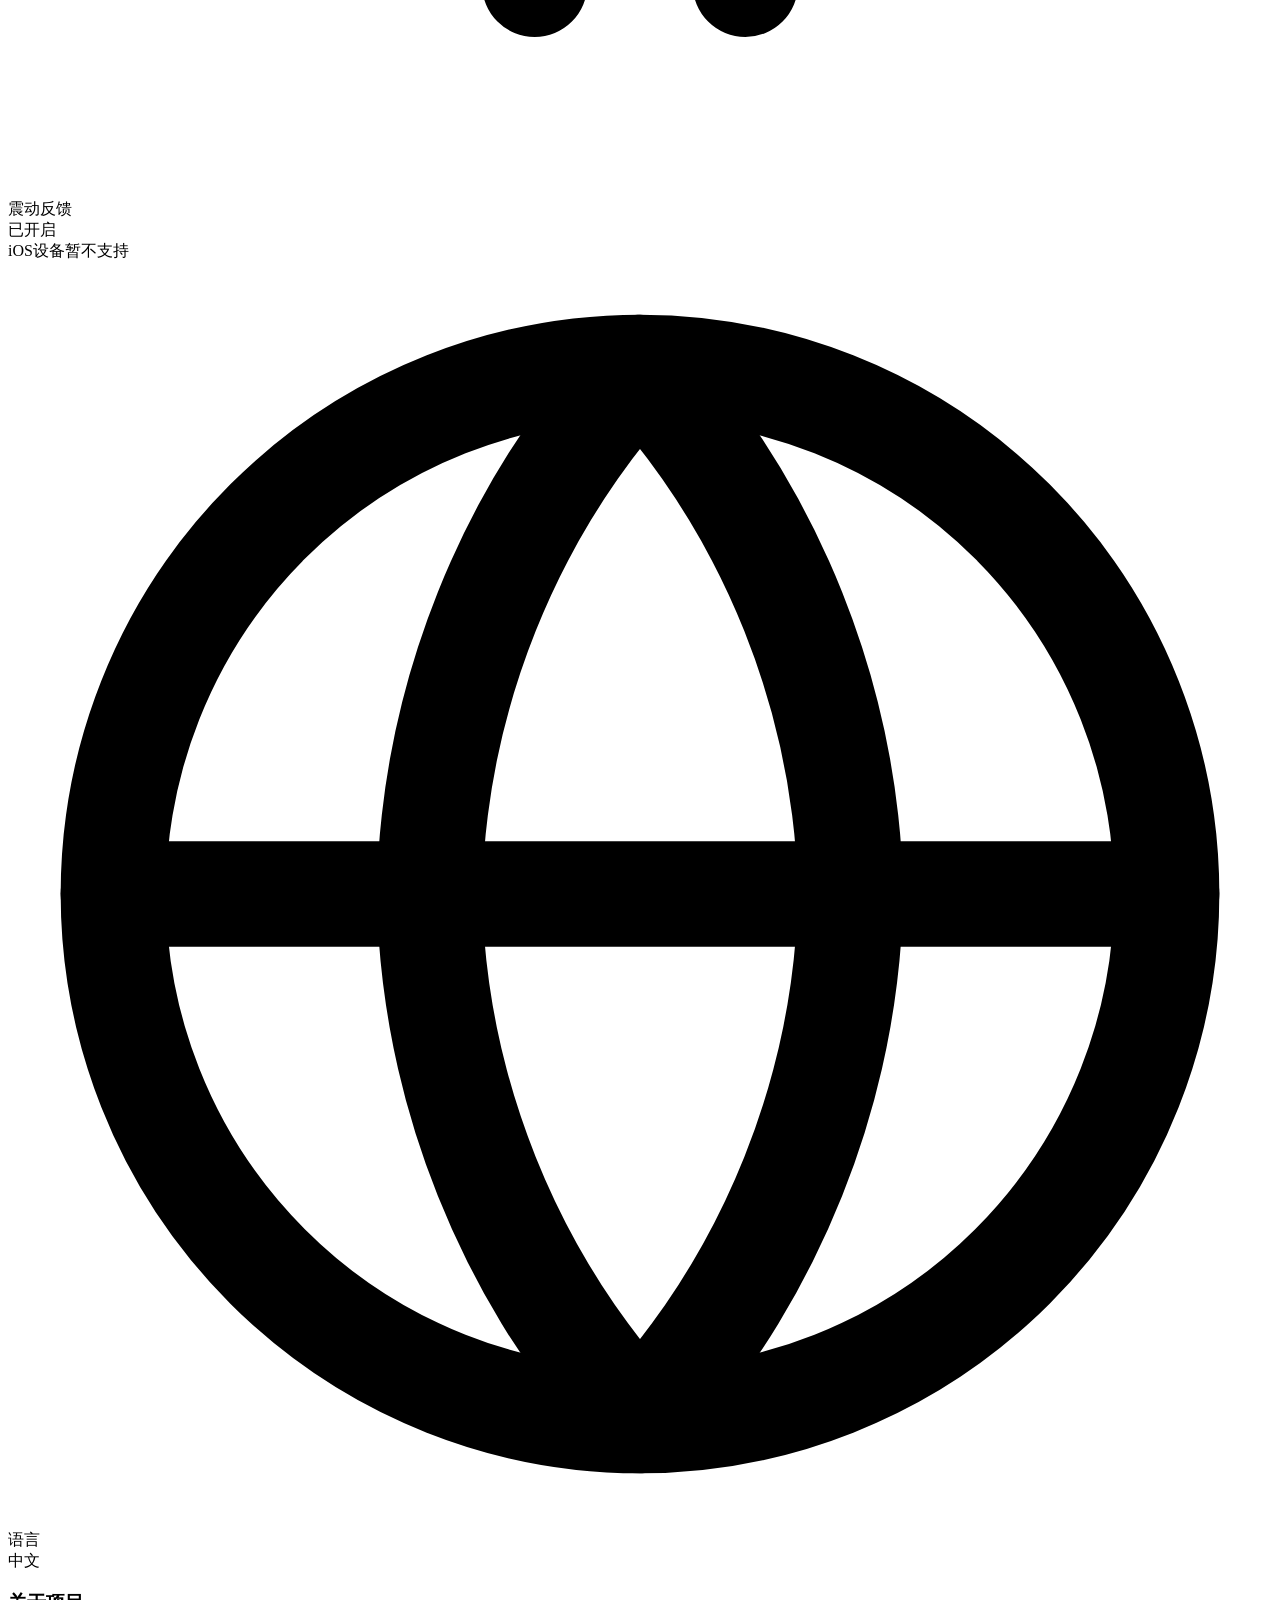
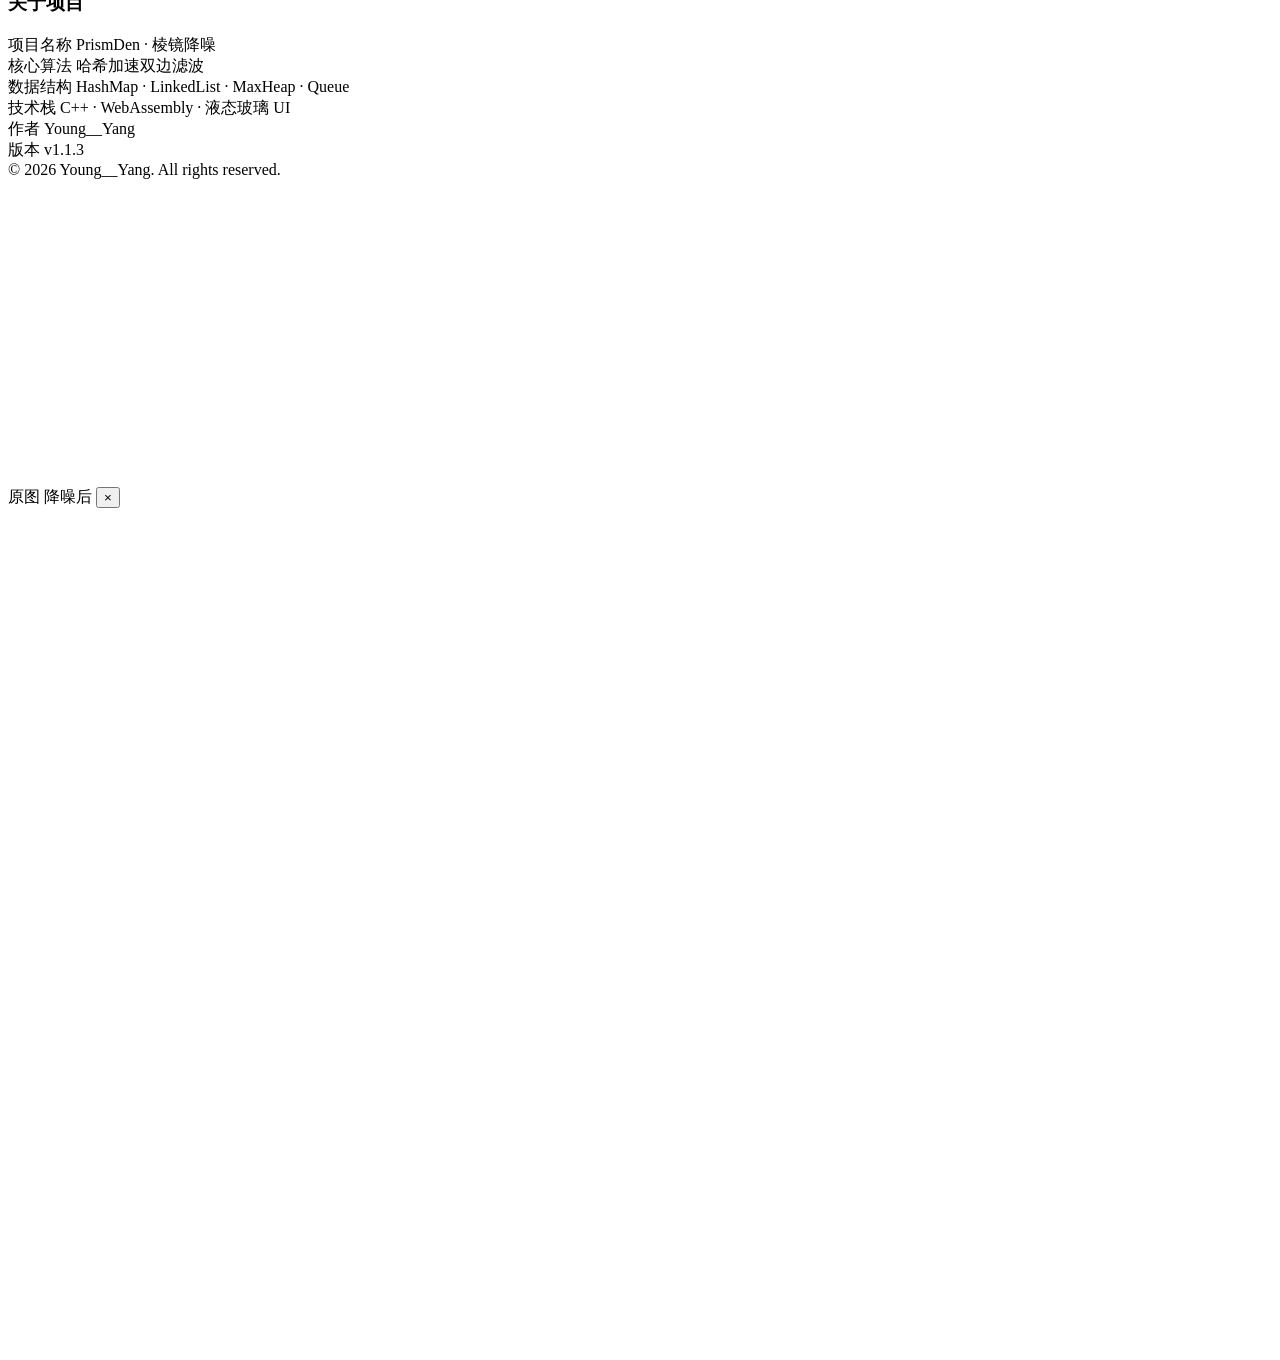
==== commit 6e4aa317: "i18n: 批量处理/图像编辑/处理日志三模块接入中英双语，新增约 150 条词条" ====
--- a/index.html
+++ b/index.html
@@ -71,9 +71,9 @@
     <span class="nav-link" data-page="upload" data-i18n="navUpload">图像降噪</span>
     <span class="nav-link" data-page="result" data-i18n="navResult">降噪结果</span>
     <span class="nav-link" data-page="ticket" data-i18n="navTicket">旅行票根</span>
-    <span class="nav-link" data-page="batch">批量处理</span>
-    <span class="nav-link" data-page="editor">图像编辑</span>
-    <span class="nav-link" data-page="history">处理日志</span>
+    <span class="nav-link" data-page="batch" data-i18n="navBatch">批量处理</span>
+    <span class="nav-link" data-page="editor" data-i18n="navEditor">图像编辑</span>
+    <span class="nav-link" data-page="history" data-i18n="navHistory">处理日志</span>
     <span class="nav-link" data-page="archive" data-i18n="navArchive">档案库</span>
     <span class="nav-link" data-page="profile" data-i18n="navProfile">设置中心</span>
   </div>
@@ -537,12 +537,12 @@
 <!-- 10: 批量处理 -->
 <section class="page-section" id="page-batch" data-page="batch">
   <main class="mod-main">
-    <h2 class="mod-title">批量处理</h2>
-    <p class="mod-sub">一次导入多张图片排队降噪，可随时暂停、取消、重试失败项，完成后打包下载。大图会自动分块处理。</p>
+    <h2 class="mod-title" data-i18n="batchTitle">批量处理</h2>
+    <p class="mod-sub" data-i18n="batchSub">一次导入多张图片排队降噪，可随时暂停、取消、重试失败项，完成后打包下载。大图会自动分块处理。</p>
 
     <div class="mod-card">
       <div class="batch-zone" id="batchZone">
-        点击或拖拽图片到此处导入（支持多选）
+        <span data-i18n="batchDropHint">点击或拖拽图片到此处导入（支持多选）</span>
         <input type="file" id="batchFileInput" accept="image/*" multiple hidden />
       </div>
     </div>
@@ -550,57 +550,57 @@
     <div class="mod-card">
       <div class="mod-row">
         <div class="mod-field">
-          <label>空间半径 σₛ <span class="mod-val" id="batchSigmaSVal">5</span></label>
+          <label><span data-i18n="batchSigmaS">空间半径 σₛ</span> <span class="mod-val" id="batchSigmaSVal">5</span></label>
           <input type="range" id="batchSigmaS" min="1" max="15" value="5" />
         </div>
         <div class="mod-field">
-          <label>颜色阈值 σᵣ <span class="mod-val" id="batchSigmaRVal">25</span></label>
+          <label><span data-i18n="batchSigmaR">颜色阈值 σᵣ</span> <span class="mod-val" id="batchSigmaRVal">25</span></label>
           <input type="range" id="batchSigmaR" min="1" max="100" value="25" />
         </div>
         <div class="mod-field">
-          <label>降噪模式</label>
+          <label data-i18n="batchMode">降噪模式</label>
           <div style="display:flex; gap:0.8rem;">
-            <label class="batch-radio"><input type="radio" name="batchMode" value="bilateral" checked /> 彩色</label>
-            <label class="batch-radio"><input type="radio" name="batchMode" value="grayscale" /> 灰度</label>
+            <label class="batch-radio"><input type="radio" name="batchMode" value="bilateral" checked /> <span data-i18n="batchModeColor">彩色</span></label>
+            <label class="batch-radio"><input type="radio" name="batchMode" value="grayscale" /> <span data-i18n="batchModeGray">灰度</span></label>
           </div>
         </div>
         <div class="mod-field">
-          <label>输出格式</label>
+          <label data-i18n="batchOutFormat">输出格式</label>
           <select id="batchFormat">
-            <option value="png">PNG（无损）</option>
-            <option value="jpeg">JPEG（体积小）</option>
-            <option value="webp">WebP</option>
+            <option value="png" data-i18n="batchFmtPng">PNG（无损）</option>
+            <option value="jpeg" data-i18n="batchFmtJpeg">JPEG（体积小）</option>
+            <option value="webp" data-i18n="batchFmtWebp">WebP</option>
           </select>
         </div>
         <div class="mod-field hidden" id="batchQualityRow">
-          <label>输出质量 <span class="mod-val" id="batchQualityVal">92</span></label>
+          <label><span data-i18n="batchQuality">输出质量</span> <span class="mod-val" id="batchQualityVal">92</span></label>
           <input type="range" id="batchQuality" min="50" max="100" value="92" />
         </div>
         <div class="mod-field">
-          <label>单张像素上限</label>
+          <label data-i18n="batchMaxPixels">单张像素上限</label>
           <select id="batchMaxPixels">
-            <option value="4000000" selected>400 万（推荐，约 5 秒/张）</option>
-            <option value="8000000">800 万（约 11 秒/张）</option>
-            <option value="12000000">1200 万（约 16 秒/张）</option>
-            <option value="0">不限制（大图会很慢）</option>
+            <option value="4000000" selected data-i18n="batchPx4m">400 万（推荐，约 5 秒/张）</option>
+            <option value="8000000" data-i18n="batchPx8m">800 万（约 11 秒/张）</option>
+            <option value="12000000" data-i18n="batchPx12m">1200 万（约 16 秒/张）</option>
+            <option value="0" data-i18n="batchPxNone">不限制（大图会很慢）</option>
           </select>
         </div>
         <div class="mod-field">
-          <label>单张超时</label>
+          <label data-i18n="batchTimeout">单张超时</label>
           <select id="batchTimeout">
-            <option value="30">30 秒</option>
-            <option value="60" selected>60 秒</option>
-            <option value="180">180 秒</option>
-            <option value="0">不限制</option>
+            <option value="30" data-i18n="batchTimeout30">30 秒</option>
+            <option value="60" selected data-i18n="batchTimeout60">60 秒</option>
+            <option value="180" data-i18n="batchTimeout180">180 秒</option>
+            <option value="0" data-i18n="batchTimeoutNone">不限制</option>
           </select>
         </div>
         <div class="mod-field">
           <label class="batch-radio" style="padding-bottom:0.5rem;">
-            <input type="checkbox" id="batchSaveArchive" /> 完成后自动存入档案库
+            <input type="checkbox" id="batchSaveArchive" /> <span data-i18n="batchAutoArchive">完成后自动存入档案库</span>
           </label>
         </div>
       </div>
-      <p style="margin:0.7rem 0 0; font-size:0.76rem; color:var(--stone); line-height:1.6;">
+      <p style="margin:0.7rem 0 0; font-size:0.76rem; color:var(--stone); line-height:1.6;" data-i18n="batchLimitTip">
         超过像素上限的图片会先等比缩小再降噪，避免单张耗时过久；超时未完成的会自动跳过并标记为失败，不拖住后面的图片。
       </p>
     </div>
@@ -612,16 +612,16 @@
 
     <div class="mod-card">
       <div class="mod-row" style="margin-bottom:1rem;">
-        <button class="mod-btn primary" id="batchStartBtn">开始处理</button>
-        <button class="mod-btn" id="batchPauseBtn">暂停</button>
-        <button class="mod-btn danger" id="batchCancelBtn">取消</button>
-        <button class="mod-btn" id="batchPickBtn">继续添加</button>
-        <button class="mod-btn" id="batchPackBtn">打包下载全部</button>
-        <button class="mod-btn danger" id="batchClearBtn">清理已完成</button>
+        <button class="mod-btn primary" id="batchStartBtn" data-i18n="batchBtnStart">开始处理</button>
+        <button class="mod-btn" id="batchPauseBtn" data-i18n="batchBtnPause">暂停</button>
+        <button class="mod-btn danger" id="batchCancelBtn" data-i18n="batchBtnCancel">取消</button>
+        <button class="mod-btn" id="batchPickBtn" data-i18n="batchBtnAdd">继续添加</button>
+        <button class="mod-btn" id="batchPackBtn" data-i18n="batchBtnPack">打包下载全部</button>
+        <button class="mod-btn danger" id="batchClearBtn" data-i18n="batchBtnClean">清理已完成</button>
       </div>
 
       <div class="batch-list" id="batchList"></div>
-      <div class="mod-empty hidden" id="batchEmpty">还没有任务，先导入几张图片吧</div>
+      <div class="mod-empty hidden" id="batchEmpty" data-i18n="batchEmpty">还没有任务，先导入几张图片吧</div>
     </div>
   </main>
 </section>
@@ -629,11 +629,11 @@
 <!-- 11: 图像编辑 -->
 <section class="page-section" id="page-editor" data-page="editor">
   <main class="mod-main">
-    <h2 class="mod-title">图像编辑</h2>
-    <p class="mod-sub">裁剪、旋转翻转、亮度对比度饱和度调整与锐化，实时预览，可导出或存入档案库。在预览图上点击可移动裁剪框中心。</p>
+    <h2 class="mod-title" data-i18n="editorTitle">图像编辑</h2>
+    <p class="mod-sub" data-i18n="editorSub">裁剪、旋转翻转、亮度对比度饱和度调整与锐化，实时预览，可导出或存入档案库。在预览图上点击可移动裁剪框中心。</p>
 
     <div class="editor-zone" id="editorZone">
-      点击或拖拽图片到此处开始编辑
+      <span data-i18n="editorDropHint">点击或拖拽图片到此处开始编辑</span>
       <input type="file" id="editorFileInput" accept="image/*" hidden />
     </div>
 
@@ -645,11 +645,11 @@
       <div class="editor-panel hidden" id="editorPanel">
         <div class="mod-card" style="margin:0;">
           <div class="editor-group" style="border-top:none; padding-top:0;">
-            <div class="editor-group-title">裁剪</div>
+            <div class="editor-group-title" data-i18n="editorCrop">裁剪</div>
             <div class="editor-slider-row">
-              <span>比例</span>
+              <span data-i18n="editorRatio">比例</span>
               <select id="editorCropRatio">
-                <option value="origin">原图比例</option>
+                <option value="origin" data-i18n="editorRatioOrigin">原图比例</option>
                 <option value="1:1">1:1 方形</option>
                 <option value="4:3">4:3</option>
                 <option value="3:2">3:2</option>
@@ -657,16 +657,16 @@
               </select>
             </div>
             <div class="editor-slider-row">
-              <span>取景</span>
+              <span data-i18n="editorFraming">取景</span>
               <input type="range" id="editorCropScale" min="30" max="100" value="100" />
               <span class="mod-val" id="editorCropScaleVal">100%</span>
             </div>
           </div>
 
           <div class="editor-group">
-            <div class="editor-group-title">旋转与翻转</div>
+            <div class="editor-group-title" data-i18n="editorRotateFlip">旋转与翻转</div>
             <div class="editor-slider-row">
-              <span>角度</span>
+              <span data-i18n="editorAngle">角度</span>
               <select id="editorRotate">
                 <option value="0">0°</option>
                 <option value="90">90°</option>
@@ -675,57 +675,57 @@
               </select>
             </div>
             <div class="mod-row">
-              <button class="mod-btn" id="editorFlipH">水平翻转</button>
-              <button class="mod-btn" id="editorFlipV">垂直翻转</button>
+              <button class="mod-btn" id="editorFlipH" data-i18n="editorFlipH">水平翻转</button>
+              <button class="mod-btn" id="editorFlipV" data-i18n="editorFlipV">垂直翻转</button>
             </div>
           </div>
 
           <div class="editor-group">
-            <div class="editor-group-title">色彩调整</div>
+            <div class="editor-group-title" data-i18n="editorColor">色彩调整</div>
             <div class="editor-slider-row">
-              <span>亮度</span>
+              <span data-i18n="editorBrightness">亮度</span>
               <input type="range" id="editorBrightness" min="-100" max="100" value="0" />
               <span class="mod-val" id="editorBrightnessVal">0</span>
             </div>
             <div class="editor-slider-row">
-              <span>对比</span>
+              <span data-i18n="editorContrast">对比</span>
               <input type="range" id="editorContrast" min="-100" max="100" value="0" />
               <span class="mod-val" id="editorContrastVal">0</span>
             </div>
             <div class="editor-slider-row">
-              <span>饱和</span>
+              <span data-i18n="editorSaturation">饱和</span>
               <input type="range" id="editorSaturation" min="-100" max="100" value="0" />
               <span class="mod-val" id="editorSaturationVal">0</span>
             </div>
             <div class="editor-slider-row">
-              <span>锐化</span>
+              <span data-i18n="editorSharpen">锐化</span>
               <input type="range" id="editorSharpen" min="0" max="100" value="0" />
               <span class="mod-val" id="editorSharpenVal">0</span>
             </div>
           </div>
 
           <div class="editor-group">
-            <div class="editor-group-title">预设风格</div>
+            <div class="editor-group-title" data-i18n="editorPreset">预设风格</div>
             <select id="editorPreset" style="width:100%;">
-              <option value="none">不使用</option>
-              <option value="vivid">鲜艳</option>
-              <option value="mono">黑白</option>
-              <option value="retro">复古</option>
+              <option value="none" data-i18n="editorPresetNone">不使用</option>
+              <option value="vivid" data-i18n="editorPresetVivid">鲜艳</option>
+              <option value="mono" data-i18n="editorPresetMono">黑白</option>
+              <option value="retro" data-i18n="editorPresetRetro">复古</option>
             </select>
           </div>
 
           <div class="editor-group">
-            <div class="editor-group-title">输出</div>
+            <div class="editor-group-title" data-i18n="editorOutput">输出</div>
             <select id="editorFormat" style="width:100%; margin-bottom:0.6rem;">
               <option value="png">PNG</option>
               <option value="jpeg">JPEG</option>
               <option value="webp">WebP</option>
             </select>
             <div class="mod-row">
-              <button class="mod-btn primary" id="editorDownloadBtn">导出图片</button>
-              <button class="mod-btn" id="editorArchiveBtn">存档案库</button>
-              <button class="mod-btn" id="editorPickBtn">更换图片</button>
-              <button class="mod-btn danger" id="editorResetBtn">重置参数</button>
+              <button class="mod-btn primary" id="editorDownloadBtn" data-i18n="editorBtnExport">导出图片</button>
+              <button class="mod-btn" id="editorArchiveBtn" data-i18n="editorBtnArchive">存档案库</button>
+              <button class="mod-btn" id="editorPickBtn" data-i18n="editorBtnChange">更换图片</button>
+              <button class="mod-btn danger" id="editorResetBtn" data-i18n="editorBtnReset">重置参数</button>
             </div>
           </div>
         </div>
@@ -740,32 +740,32 @@
 <!-- 12: 处理日志 -->
 <section class="page-section" id="page-history" data-page="history">
   <main class="mod-main">
-    <h2 class="mod-title">处理日志</h2>
-    <p class="mod-sub">自动记录每一次处理的时间、参数与耗时，可筛选、搜索、导出 CSV，便于回溯与统计。</p>
+    <h2 class="mod-title" data-i18n="historyTitle">处理日志</h2>
+    <p class="mod-sub" data-i18n="historySub">自动记录每一次处理的时间、参数与耗时，可筛选、搜索、导出 CSV，便于回溯与统计。</p>
 
     <div class="log-stats" id="logStats"></div>
 
     <div class="log-toolbar">
       <div class="log-tabs" id="logTypeTabs">
-        <button class="log-tab active" data-value="all">全部类型</button>
-        <button class="log-tab" data-value="denoise">图像降噪</button>
-        <button class="log-tab" data-value="batch">批量处理</button>
-        <button class="log-tab" data-value="edit">图像编辑</button>
-        <button class="log-tab" data-value="import">图片导入</button>
+        <button class="log-tab active" data-value="all" data-i18n="logTabAllTypes">全部类型</button>
+        <button class="log-tab" data-value="denoise" data-i18n="logTabDenoise">图像降噪</button>
+        <button class="log-tab" data-value="batch" data-i18n="logTabBatch">批量处理</button>
+        <button class="log-tab" data-value="edit" data-i18n="logTabEdit">图像编辑</button>
+        <button class="log-tab" data-value="import" data-i18n="logTabImport">图片导入</button>
       </div>
       <div class="log-tabs" id="logStatusTabs">
-        <button class="log-tab active" data-value="all">全部状态</button>
-        <button class="log-tab" data-value="success">成功</button>
-        <button class="log-tab" data-value="error">失败</button>
-      </div>
-      <input type="text" class="log-search" id="logSearch" placeholder="搜索文件名或参数…" />
-      <button class="mod-btn" id="logRefreshBtn">刷新</button>
-      <button class="mod-btn primary" id="logExportBtn">导出 CSV</button>
-      <button class="mod-btn danger" id="logClearBtn">清空</button>
+        <button class="log-tab active" data-value="all" data-i18n="logTabAllStatus">全部状态</button>
+        <button class="log-tab" data-value="success" data-i18n="logStatusSuccess">成功</button>
+        <button class="log-tab" data-value="error" data-i18n="logStatusError">失败</button>
+      </div>
+      <input type="text" class="log-search" id="logSearch" data-i18n-placeholder="logSearchPh" placeholder="搜索文件名或参数…" />
+      <button class="mod-btn" id="logRefreshBtn" data-i18n="logBtnRefresh">刷新</button>
+      <button class="mod-btn primary" id="logExportBtn" data-i18n="logBtnExport">导出 CSV</button>
+      <button class="mod-btn danger" id="logClearBtn" data-i18n="logBtnClear">清空</button>
     </div>
 
     <div class="log-list" id="logList"></div>
-    <div class="mod-empty hidden" id="logEmpty">暂无处理记录，去处理一张图片试试</div>
+    <div class="mod-empty hidden" id="logEmpty" data-i18n="logEmpty">暂无处理记录，去处理一张图片试试</div>
   </main>
 </section>
 
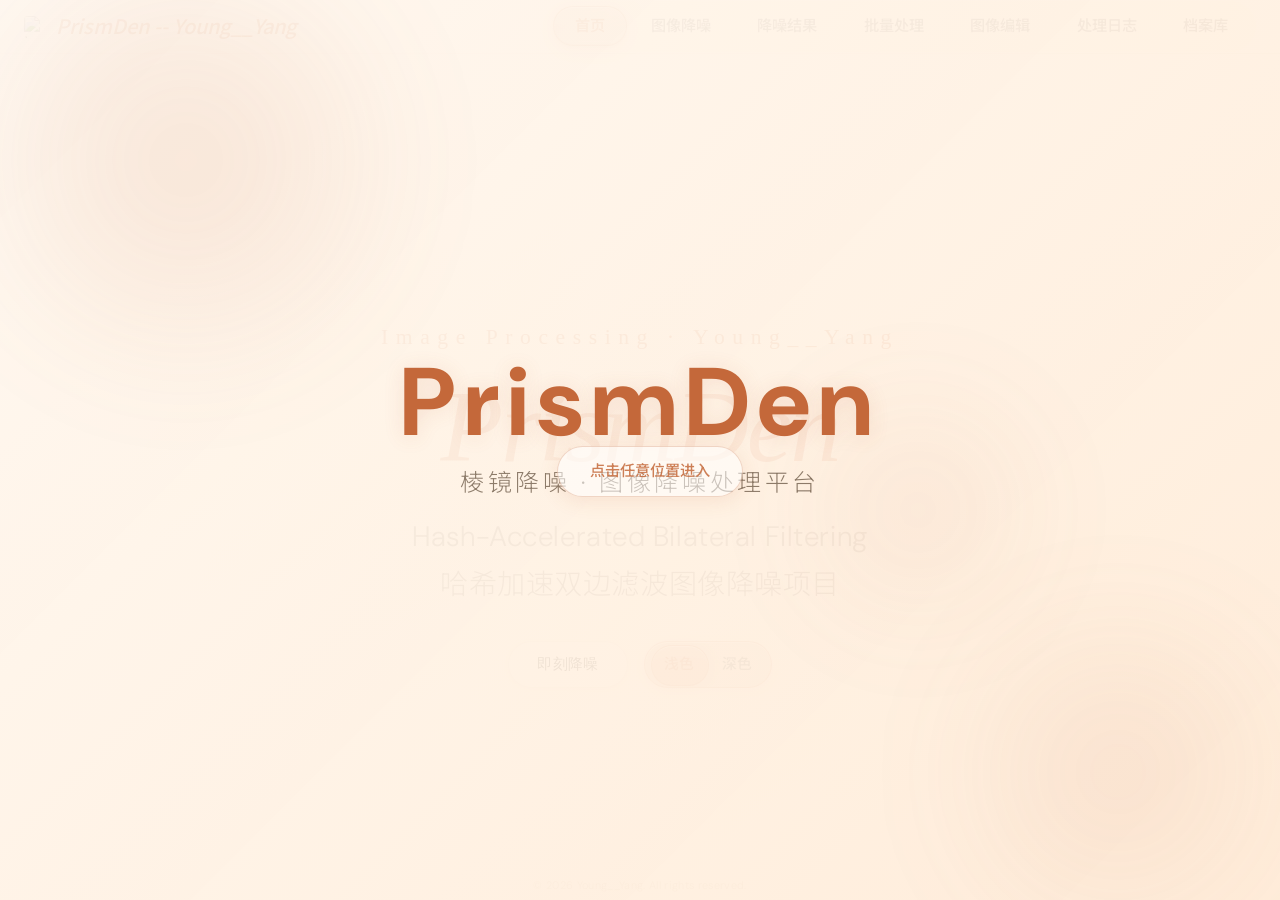
==== commit 5dfb5134: "refactor: 精简代码规模——下线票根/设置中心/多语言，删除全部注释与死代码" ====
--- a/index.html
+++ b/index.html
@@ -14,10 +14,7 @@
   <meta name="color-scheme" content="light dark" />
   <title>PrismDen</title>
   <link rel="stylesheet" href="style.css" />
-  <!-- filter.css 已随创意滤镜模块归档到 _parked/，暂不加载 -->
-  <link rel="stylesheet" href="ticket.css" />
-  <link rel="stylesheet" href="profile.css" />
-  <!-- palette.css 已随色卡模块归档到 _parked/，暂不加载 -->
+
   <link rel="stylesheet" href="modules.css" />
   <link rel="stylesheet" href="archive.css" />
   <link rel="icon" href="./002.jpg" type="image/x-icon">
@@ -38,111 +35,81 @@
 </head>
 <body>
 
-<!-- 欢迎 -->
 <div class="welcome-overlay" id="welcomeOverlay" onclick="var o=this;if(o._d)return;o._d=1;o.style.pointerEvents='none';o.classList.add('fade-out');var h=document.getElementById('page-home');if(h){var e=h.querySelectorAll('.hero-kanji,.word,.hero-subtitle,.hero-actions');for(var i=0;i<e.length;i++){e[i].style.animation='none';e[i].offsetHeight;e[i].style.animation=''}}setTimeout(function(){o.remove();var n=document.querySelector('.nav-link[data-page=home]');if(n)n.classList.add('active')},600)">
   <div class="welcome-bg-circle welcome-bg-circle-1"></div>
   <div class="welcome-bg-circle welcome-bg-circle-2"></div>
   <div class="welcome-bg-circle welcome-bg-circle-3"></div>
   <div class="welcome-content">
     <div class="welcome-logo">PrismDen</div>
-    <div class="welcome-subtitle" data-i18n="welcomeSubtitle" data-i18n-html="true">棱镜降噪 · 图像降噪处理平台</div>
+    <div class="welcome-subtitle">棱镜降噪 · 图像降噪处理平台</div>
   </div>
-    <div class="welcome-hint" id="welcomeHint" data-i18n="welcomeHint">点击任意位置进入</div>
+    <div class="welcome-hint" id="welcomeHint">点击任意位置进入</div>
   </div>
 </div>
 
-<!-- 背景动画 -->
 <div class="bg-animation">
   <div class="bg-circle bg-circle-1"></div>
   <div class="bg-circle bg-circle-2"></div>
   <div class="bg-circle bg-circle-3"></div>
 </div>
 
-<!-- 导航栏 -->
 <nav class="navbar" id="navbar">
   <div class="nav-brand" id="navBrand">
     <div class="nav-brand-row">
       <img src="002.jpg" class="nav-icon" onclick="switchPage('home')" style="cursor:pointer;width:22px;height:22px;" alt="logo">
-      <span class="nav-title"><a href="#" onclick="switchPage('home'); return false;"><em data-i18n="brandTag">PrismDen -- Young__Yang</em></a></span>
+      <span class="nav-title"><a href="#" onclick="switchPage('home'); return false;"><em>PrismDen -- Young__Yang</em></a></span>
     </div>
   </div>
   <div class="nav-links" id="navLinks">
-    <span class="nav-link active" data-page="home" data-i18n="navHome">首页</span>
-    <span class="nav-link" data-page="upload" data-i18n="navUpload">图像降噪</span>
-    <span class="nav-link" data-page="result" data-i18n="navResult">降噪结果</span>
-    <span class="nav-link" data-page="ticket" data-i18n="navTicket">旅行票根</span>
-    <span class="nav-link" data-page="batch" data-i18n="navBatch">批量处理</span>
-    <span class="nav-link" data-page="editor" data-i18n="navEditor">图像编辑</span>
-    <span class="nav-link" data-page="history" data-i18n="navHistory">处理日志</span>
-    <span class="nav-link" data-page="archive" data-i18n="navArchive">档案库</span>
-    <span class="nav-link" data-page="profile" data-i18n="navProfile">设置中心</span>
+    <span class="nav-link active" data-page="home">首页</span>
+    <span class="nav-link" data-page="upload">图像降噪</span>
+    <span class="nav-link" data-page="result">降噪结果</span>
+    <span class="nav-link" data-page="batch">批量处理</span>
+    <span class="nav-link" data-page="editor">图像编辑</span>
+    <span class="nav-link" data-page="history">处理日志</span>
+    <span class="nav-link" data-page="archive">档案库</span>
   </div>
-  <!-- <div class="nav-right">
-    <div class="nav-status" id="statusBar">
-      <div class="status-dot" id="statusDot"></div>
-      <span id="statusText" data-i18n="statusConnecting">等待后端连接...</span>
-    </div>
-    <button class="nav-ping-btn" onclick="pingBackend()">检测服务</button>
-    <button class="volume-btn" id="volumeBtn" onclick="toggleSound()" title="音效开关">
-      <svg class="volume-on" xmlns="http://www.w3.org/2000/svg" viewBox="0 0 24 24" fill="none" stroke="currentColor" stroke-width="2">
-        <polygon points="11 5 6 9 2 9 2 15 6 15 11 19 11 5"></polygon>
-        <path d="M19.07 4.93a10 10 0 0 1 0 14.14"></path>
-        <path d="M15.54 8.46a5 5 0 0 1 0 7.07"></path>
-      </svg>
-      <svg class="volume-off" style="display:none;" xmlns="http://www.w3.org/2000/svg" viewBox="0 0 24 24" fill="none" stroke="currentColor" stroke-width="2">
-        <polygon points="11 5 6 9 2 9 2 15 6 15 11 19 11 5"></polygon>
-        <line x1="23" y1="9" x2="17" y2="15"></line>
-        <line x1="17" y1="9" x2="23" y2="15"></line>
-      </svg>
-    </button>
-  </div> -->
+
 </nav>
 
-<!-- 1: 首页 -->
 <section class="page-section active" id="page-home" data-page="home">
 
   <section class="hero">
     <div class="hero-sketch-bg">
-      <!-- <img src="./hero-sketch.png" alt="" class="hero-sketch hero-desktop" /> -->
-      <!-- <img src="./hero-boy.png" alt="" class="hero-sketch hero-mobile" /> -->
+
     </div>
     <div class="hero-inner">
       <div class="hero-content">
-        <p class="hero-kanji" data-i18n="heroKanji">Image Processing · Young__Yang</p>
+        <p class="hero-kanji">Image Processing · Young__Yang</p>
         <h1 class="hero-title">
-          <!-- <span class="word-wrap"><span class="word">PrismDen</span></span> -->
+
           <span class="word-wrap"><span class="word"><em>PrismDen</em></span></span>
         </h1>
-        <p class="hero-subtitle"><span data-i18n="heroSubtitle" data-i18n-html="true">Hash-Accelerated Bilateral Filtering<br>哈希加速双边滤波图像降噪项目</span></p>
+        <p class="hero-subtitle"><span>Hash-Accelerated Bilateral Filtering<br>哈希加速双边滤波图像降噪项目</span></p>
         <div class="hero-actions">
-          <button class="btn btn-hero-action" onclick="switchPage('upload')" data-i18n="btnDenoise">即刻降噪</button>
+          <button class="btn btn-hero-action" onclick="switchPage('upload')">即刻降噪</button>
           <div class="theme-switcher" id="themeSwitcher">
-            <span class="theme-option active" data-theme-option="light" onclick="setTheme('light')" data-i18n="themeLight">浅色</span>
-            <span class="theme-option" data-theme-option="dark" onclick="setTheme('dark')" data-i18n="themeDark">深色</span>
+            <span class="theme-option active" data-theme-option="light" onclick="setTheme('light')">浅色</span>
+            <span class="theme-option" data-theme-option="dark" onclick="setTheme('dark')">深色</span>
             <div class="theme-pill"></div>
           </div>
         </div>
       </div>
     </div>
     <div class="scroll-hint" onclick="switchPage('upload')" style="cursor:pointer;">
-      <!-- <svg xmlns="http://www.w3.org/2000/svg" viewBox="0 0 24 24" fill="none" stroke="currentColor" stroke-width="2">
-        <polyline points="9 6 15 12 9 18"></polyline>
-      </svg> -->
-      <!-- <span style="font-size:0.82rem; color:var(--stone); letter-spacing:0.08em;">向下滚动查看详情</span> -->
+
     </div>
   </section>
 </section>
 
-<!-- 3: 上传处理 -->
 <section class="page-section" id="page-upload" data-page="upload">
 
   <main class="page-main page-main-wide">
     <div class="upload-params-grid">
 
-      <!-- 左列：上传区域 -->
       <section class="content-section upload-col">
         <div class="panel-header">
-          <h2 data-i18n="uploadTitle">导入图片</h2>
+          <h2>导入图片</h2>
         </div>
 
         <div class="upload-zone glass-card bounce-card" id="uploadZone" style="animation-delay:0s;">
@@ -154,8 +121,8 @@
                 <path d="M10 36H38" stroke="currentColor" stroke-width="2.5" stroke-linecap="round"/>
               </svg>
             </div>
-            <p class="upload-hint" data-i18n="uploadHint">点击导入图片</p>
-            <p class="upload-format" data-i18n="uploadFormat">支持 PNG · JPG · JPEG · RAW · BMP · TIFF · WebP</p>
+            <p class="upload-hint">点击导入图片</p>
+            <p class="upload-format">支持 PNG · JPG · JPEG · RAW · BMP · TIFF · WebP</p>
           </div>
         </div>
 
@@ -168,95 +135,80 @@
                 <path d="M13 2H3L2 5V14H14V5L13 2Z" stroke="currentColor" stroke-width="1.2" stroke-linejoin="round"/>
                 <path d="M8 12V6M8 6L5 9M8 6L11 9" stroke="currentColor" stroke-width="1.2" stroke-linecap="round" stroke-linejoin="round"/>
               </svg>
-              <span data-i18n="btnChangePhoto">更换照片</span>
+              <span>更换照片</span>
             </button>
             <button class="img-action-btn remove" onclick="removeImage()">
               <svg width="14" height="14" viewBox="0 0 16 16" fill="none">
                 <path d="M5 2L2 5V14H14V5L11 2H5Z" stroke="currentColor" stroke-width="1.2" stroke-linejoin="round"/>
                 <path d="M6 7L10 11M10 7L6 11" stroke="currentColor" stroke-width="1.2" stroke-linecap="round" stroke-linejoin="round"/>
               </svg>
-              <span data-i18n="btnRemovePhoto">移除照片</span>
+              <span>移除照片</span>
             </button>
           </div>
           <div class="img-meta hidden" id="imgMeta">
-            <div class="meta-row"><span class="meta-key"><span data-i18n="metaName">文件名</span></span><span class="meta-val" id="metaName">--</span></div>
-            <div class="meta-row"><span class="meta-key"><span data-i18n="metaFormat">格式</span></span><span class="meta-val" id="metaFormat">--</span></div>
-            <div class="meta-row"><span class="meta-key"><span data-i18n="metaSize">大小</span></span><span class="meta-val" id="metaBytes">--</span></div>
+            <div class="meta-row"><span class="meta-key"><span>文件名</span></span><span class="meta-val" id="metaName">--</span></div>
+            <div class="meta-row"><span class="meta-key"><span>格式</span></span><span class="meta-val" id="metaFormat">--</span></div>
+            <div class="meta-row"><span class="meta-key"><span>大小</span></span><span class="meta-val" id="metaBytes">--</span></div>
             <div class="meta-divider"></div>
-            <div class="meta-sub" data-i18n="metaCamera">相机参数</div>
-            <div class="meta-row meta-exif-row"><span class="meta-key"><span data-i18n="metaMake">相机制造商</span></span><span class="meta-val" id="metaMake">--</span></div>
-            <div class="meta-row meta-exif-row"><span class="meta-key"><span data-i18n="metaModel">相机型号</span></span><span class="meta-val" id="metaModel">--</span></div>
-            <div class="meta-row meta-exif-row"><span class="meta-key"><span data-i18n="metaAperture">光圈</span></span><span class="meta-val" id="metaAperture">--</span></div>
-            <div class="meta-row meta-exif-row"><span class="meta-key"><span data-i18n="metaShutter">快门</span></span><span class="meta-val" id="metaShutter">--</span></div>
-            <div class="meta-row meta-exif-row"><span class="meta-key"><span data-i18n="metaISO">ISO</span></span><span class="meta-val" id="metaISO">--</span></div>
-            <div class="meta-row meta-exif-row"><span class="meta-key"><span data-i18n="metaFocal">焦距</span></span><span class="meta-val" id="metaFocal">--</span></div>
+            <div class="meta-sub">相机参数</div>
+            <div class="meta-row meta-exif-row"><span class="meta-key"><span>相机制造商</span></span><span class="meta-val" id="metaMake">--</span></div>
+            <div class="meta-row meta-exif-row"><span class="meta-key"><span>相机型号</span></span><span class="meta-val" id="metaModel">--</span></div>
+            <div class="meta-row meta-exif-row"><span class="meta-key"><span>光圈</span></span><span class="meta-val" id="metaAperture">--</span></div>
+            <div class="meta-row meta-exif-row"><span class="meta-key"><span>快门</span></span><span class="meta-val" id="metaShutter">--</span></div>
+            <div class="meta-row meta-exif-row"><span class="meta-key"><span>ISO</span></span><span class="meta-val" id="metaISO">--</span></div>
+            <div class="meta-row meta-exif-row"><span class="meta-key"><span>焦距</span></span><span class="meta-val" id="metaFocal">--</span></div>
           </div>
         </div>
 
       </section>
 
-      <!-- 右列：降噪参数 -->
       <section class="content-section params-col">
         <div class="panel-header" style="flex-wrap:wrap;">
-          <h2 data-i18n="paramTitle">降噪参数</h2>
-        </div>
-
-        <!-- <div class="params-grid">
-          <div class="param-card glass-card bounce-card" style="animation-delay:0.4s;">
-            <h3 class="param-card-title"><span data-i18n="featBilateral">双边滤波算法</span></h3>
-            <div class="algo-formula">
-              W(i,j) = Gₛ(|i−j|) · Gᵣ(|I(i)−I(j)|)<br/>
-              Gₛ = exp(−||xy||² / 2σₛ²)<br/>
-              Gᵣ = exp(−||I||² / 2σᵣ²)
-            </div>
-          </div>
-          <div class="param-card glass-card bounce-card" style="animation-delay:0.8s;">
-            <h3 class="param-card-title" style="font-size:1.15rem; line-height:1.8;">云赴山巅<br>自在远行<br>春和景明<br>白日梦想家</h3>
-          </div>
-        </div> -->
+          <h2>降噪参数</h2>
+        </div>
 
         <div class="param-controls glass-card bounce-card" style="animation-delay:1.2s;">
           <div class="param-group">
             <label class="param-label">
-              <span data-i18n="sigmaSLabel">空间半径</span>
+              <span>空间半径</span>
               <span>σₛ = <em id="sigmaS_val">5</em></span>
             </label>
             <input type="range" class="slider" id="sigmaS" min="1" max="15" value="5"
               oninput="document.getElementById('sigmaS_val').textContent=this.value" />
-            <div class="param-scale"><span data-i18n="sigmaSScaleL">1 &mdash; 轻微</span><span data-i18n="sigmaSScaleR">15 &mdash; 强力</span></div>
+            <div class="param-scale"><span>1 &mdash; 轻微</span><span>15 &mdash; 强力</span></div>
           </div>
 
           <div class="param-group">
             <label class="param-label">
-              <span data-i18n="sigmaRLabel">颜色阈值</span>
+              <span>颜色阈值</span>
               <span>σᵣ = <em id="sigmaR_val">25</em></span>
             </label>
             <input type="range" class="slider" id="sigmaR" min="1" max="100" value="25"
               oninput="document.getElementById('sigmaR_val').textContent=this.value" />
-            <div class="param-scale"><span data-i18n="sigmaRScaleL">1 &mdash; 保边</span><span data-i18n="sigmaRScaleR">100 &mdash; 平滑</span></div>
+            <div class="param-scale"><span>1 &mdash; 保边</span><span>100 &mdash; 平滑</span></div>
           </div>
 
           <div class="param-group">
-            <label class="param-label"><span data-i18n="resultMode">降噪模式</span></label>
+            <label class="param-label"><span>降噪模式</span></label>
             <div class="mode-tabs" id="modeTabs">
-              <button class="mode-tab active" data-mode="bilateral" onclick="selectMode(this)"><span data-i18n="modeBilateral">彩色双边</span></button>
-              <button class="mode-tab" data-mode="grayscale" onclick="selectMode(this)"><span data-i18n="modeGrayscale">灰度 Y 通道</span></button>
+              <button class="mode-tab active" data-mode="bilateral" onclick="selectMode(this)"><span>彩色双边</span></button>
+              <button class="mode-tab" data-mode="grayscale" onclick="selectMode(this)"><span>灰度 Y 通道</span></button>
               <div class="mode-pill" id="modePill"></div>
             </div>
           </div>
 
           <button class="btn btn-primary btn-process" id="processBtn" onclick="processImage()" disabled>
-            <span class="btn-text" data-i18n="btnStartDenoise">开始图像降噪</span>
+            <span class="btn-text">开始图像降噪</span>
             <div class="btn-spinner hidden" id="btnSpinner"></div>
           </button>
 
           <div class="progress-wrap hidden" id="progressWrap">
             <div class="progress-bar" id="progressBar" style="width:0%"></div>
-            <span class="progress-text" id="progressText" data-i18n="processing">处理中...</span>
+            <span class="progress-text" id="progressText">处理中...</span>
           </div>
 
           <div class="timing hidden" id="timingBlock">
-            <span class="timing-label"><span data-i18n="resultTiming">处理耗时</span></span>
+            <span class="timing-label"><span>处理耗时</span></span>
             <span class="timing-val" id="timingVal">-- ms</span>
           </div>
         </div>
@@ -267,141 +219,126 @@
 
 </section>
 
-<!-- 4: 处理结果 -->
 <section class="page-section" id="page-result" data-page="result">
 
   <main class="page-main" id="mainContent">
 
-    <!-- 无结果提示 -->
     <div class="empty-state glass-card" id="emptyState">
-      <h3 data-i18n="emptyTitle">暂无处理结果</h3>
-      <p data-i18n="emptyDesc">请先前往上传处理页面导入图片并进行降噪处理</p>
-      <button class="goto-upload-btn" onclick="switchPage('upload')"><span data-i18n="btnGoUpload">去上传图片</span></button>
-    </div>
-
-    <!-- 结果展示区 -->
+      <h3>暂无处理结果</h3>
+      <p>请先前往上传处理页面导入图片并进行降噪处理</p>
+      <button class="goto-upload-btn" onclick="switchPage('upload')"><span>去上传图片</span></button>
+    </div>
+
     <div id="resultContent" class="hidden">
 
-      <!-- 耗时 + 参数信息 -->
       <div class="result-info-bar glass-card bounce-card" id="resultInfoBar" style="animation-delay:0s;">
         <div class="info-item">
-          <span class="info-label"><span data-i18n="resultTiming">处理耗时</span></span>
+          <span class="info-label"><span>处理耗时</span></span>
           <span class="info-val" id="resultTiming">--</span>
         </div>
         <div class="info-divider"></div>
         <div class="info-item">
-            <span class="info-label">σₛ <span data-i18n="sigmaSLabel">空间半径</span></span>
+            <span class="info-label">σₛ <span>空间半径</span></span>
             <span class="info-val" id="resultSigmaS">--</span>
           </div>
           <div class="info-divider"></div>
           <div class="info-item">
-            <span class="info-label">σᵣ <span data-i18n="sigmaRLabel">颜色阈值</span></span>
+            <span class="info-label">σᵣ <span>颜色阈值</span></span>
           <span class="info-val" id="resultSigmaR">--</span>
         </div>
         <div class="info-divider"></div>
         <div class="info-item">
-          <span class="info-label"><span data-i18n="resultMode">降噪模式</span></span>
+          <span class="info-label"><span>降噪模式</span></span>
           <span class="info-val" id="resultMode">--</span>
         </div>
       </div>
 
-      <!-- 左右布局：左=降噪结果+保存，右=照片信息 -->
       <div class="result-grid">
 
-        <!-- 左栏：降噪结果 + 保存图片（上下分布） -->
         <div class="result-left-col">
-          <!-- 降噪结果 -->
+
           <section class="content-section">
             <div class="panel-header">
-              <h2 data-i18n="resultTitle">降噪结果</h2>
+              <h2>降噪结果</h2>
             </div>
             <div class="result-canvas-wrap glass-card bounce-card" style="animation-delay:0.5s;">
               <canvas id="resultCanvas" class="img-canvas-full"></canvas>
             </div>
-            <!-- <div class="compare-hint" id="compareHint" onclick="openCompare()">
-              <svg width="16" height="16" viewBox="0 0 16 16" fill="none">
-                <path d="M6 2L2 8L6 14M10 2L14 8L10 14" stroke="currentColor" stroke-width="1.5" stroke-linecap="round"/>
-              </svg>
-              点击对比查看<span data-i18n="compareOriginal">原图</span> / 处理后效果
-            </div> -->
+
           </section>
 
-          <!-- 保存图片（在降噪结果下方） -->
           <section class="content-section" style="margin-top:2rem;">
-            <!-- <div class="panel-header">
-              <h2><span data-i18n="btnSave"><span data-i18n="btnSaveFilter">保存图片</span></span></h2>
-            </div> -->
+
             <div class="save-block glass-card bounce-card" id="saveBlock" style="animation-delay:1.0s;">
               <div class="save-format-row">
-                <span class="save-label" data-i18n="saveFormat">保存格式</span>
+                <span class="save-label">保存格式</span>
                 <div class="save-format-tabs" id="saveFormatTabs">
-                  <button class="save-fmt-btn active" data-fmt="png" onmouseenter="selectSaveFormat(this)"><span data-i18n="savePNG">PNG</span></button>
-                  <button class="save-fmt-btn" data-fmt="jpeg" onmouseenter="selectSaveFormat(this)"><span data-i18n="saveJPEG">JPEG</span></button>
-                  <button class="save-fmt-btn" data-fmt="webp" onmouseenter="selectSaveFormat(this)"><span data-i18n="saveWebP">WebP</span></button>
+                  <button class="save-fmt-btn active" data-fmt="png" onmouseenter="selectSaveFormat(this)"><span>PNG</span></button>
+                  <button class="save-fmt-btn" data-fmt="jpeg" onmouseenter="selectSaveFormat(this)"><span>JPEG</span></button>
+                  <button class="save-fmt-btn" data-fmt="webp" onmouseenter="selectSaveFormat(this)"><span>WebP</span></button>
                   <div class="save-format-pill"></div>
                 </div>
               </div>
               <div id="qualityRow" style="display:none; flex-direction:column; gap:8px;">
-                <label class="param-label"><span data-i18n="qualityLabel">压缩质量</span> <em id="qualityVal">92</em>%</label>
+                <label class="param-label"><span>压缩质量</span> <em id="qualityVal">92</em>%</label>
                 <input type="range" class="slider" id="qualitySlider" min="60" max="100" value="92"
                   oninput="document.getElementById('qualityVal').textContent=this.value" />
               </div>
               <div class="save-actions" id="saveActions">
-                <button class="save-action-btn" data-action="save" onmouseenter="selectSaveAction(this)"><span data-i18n="btnSave">保存图片</span></button>
-                <button class="save-action-btn" data-action="new" onmouseenter="selectSaveAction(this)"><span data-i18n="btnNewImage">处理新图片</span></button>
+                <button class="save-action-btn" data-action="save" onmouseenter="selectSaveAction(this)"><span>保存图片</span></button>
+                <button class="save-action-btn" data-action="new" onmouseenter="selectSaveAction(this)"><span>处理新图片</span></button>
                 <div class="save-action-pill"></div>
               </div>
-              <button class="save-confirm-btn" id="saveConfirmBtn" onclick="executeSaveAction()"><span data-i18n="btnConfirm">确定</span></button>
-              <button class="btn btn-ghost archive-save-btn" id="archiveResultBtn" onclick="archiveCurrentResult()"><span data-i18n="archSaveToArchive">存入档案库</span></button>
+              <button class="save-confirm-btn" id="saveConfirmBtn" onclick="executeSaveAction()"><span>确定</span></button>
+              <button class="btn btn-ghost archive-save-btn" id="archiveResultBtn" onclick="archiveCurrentResult()"><span>存入档案库</span></button>
             </div>
           </section>
         </div>
 
-        <!-- 右栏：照片信息（精简） -->
         <section class="content-section result-right-col">
           <div class="panel-header">
-            <h2><span data-i18n="photoInfo">照片信息</span></h2>
+            <h2><span>照片信息</span></h2>
           </div>
           <div class="photo-info glass-card bounce-card" id="photoInfoBlock" style="animation-delay:0.8s;">
-            <!-- 相机参数 -->
-            <div class="info-sub-header" data-i18n="metaCamera">相机参数</div>
-            <div class="info-row">
-              <span class="info-key"><span data-i18n="metaMake">相机制造商</span></span>
+
+            <div class="info-sub-header">相机参数</div>
+            <div class="info-row">
+              <span class="info-key"><span>相机制造商</span></span>
               <span class="info-val" id="infoMake">--</span>
             </div>
             <div class="info-row">
-              <span class="info-key"><span data-i18n="metaModel">相机型号</span></span>
+              <span class="info-key"><span>相机型号</span></span>
               <span class="info-val" id="infoModel">--</span>
             </div>
             <div class="info-row">
-              <span class="info-key"><span data-i18n="metaAperture">光圈</span></span>
+              <span class="info-key"><span>光圈</span></span>
               <span class="info-val" id="infoAperture">--</span>
             </div>
             <div class="info-row">
-              <span class="info-key"><span data-i18n="metaShutter">快门</span></span>
+              <span class="info-key"><span>快门</span></span>
               <span class="info-val" id="infoShutter">--</span>
             </div>
             <div class="info-row">
-              <span class="info-key"><span data-i18n="metaISO">ISO</span></span>
+              <span class="info-key"><span>ISO</span></span>
               <span class="info-val" id="infoISO">--</span>
             </div>
             <div class="info-row">
-              <span class="info-key"><span data-i18n="metaFocal">焦距</span></span>
+              <span class="info-key"><span>焦距</span></span>
               <span class="info-val" id="infoFocal">--</span>
             </div>
             <div class="info-divider-row"></div>
-            <!-- 文件信息 -->
-            <div class="info-sub-header"><span data-i18n="fileInfo">文件信息</span></div>
-            <div class="info-row">
-              <span class="info-key" data-i18n="fileSize">文件大小</span>
+
+            <div class="info-sub-header"><span>文件信息</span></div>
+            <div class="info-row">
+              <span class="info-key">文件大小</span>
               <span class="info-val" id="infoFileSize">--</span>
             </div>
             <div class="info-row">
-              <span class="info-key" data-i18n="fileFormat">文件格式</span>
+              <span class="info-key">文件格式</span>
               <span class="info-val" id="infoFormat">--</span>
             </div>
             <div class="info-row">
-              <span class="info-key"><span data-i18n="colorSpace">颜色空间</span></span>
+              <span class="info-key"><span>颜色空间</span></span>
               <span class="info-val" id="infoColorSpace">--</span>
             </div>
           </div>
@@ -413,136 +350,16 @@
 
   </main>
 
-</section><!-- end #page-result -->
-
-<!-- 5: 旅行票根 -->
-<section class="page-section" id="page-ticket" data-page="ticket">
-
-  <div class="ticket-page">
-    <!-- 左侧：上传 & 设置 -->
-    <div class="ticket-panel" id="ticketPanel">
-      <div class="sheet-top-bar">
-        <div class="sheet-drag-handle"></div>
-        <button class="sheet-expand-btn" id="ticketExpandBtn" aria-label="展开/收起弹窗">
-          <svg class="arrow-up" xmlns="http://www.w3.org/2000/svg" width="18" height="18" viewBox="0 0 24 24" fill="none" stroke="currentColor" stroke-width="2.5" stroke-linecap="round" stroke-linejoin="round">
-            <polyline points="18 15 12 9 6 15"/>
-          </svg>
-          <svg class="arrow-down" xmlns="http://www.w3.org/2000/svg" width="18" height="18" viewBox="0 0 24 24" fill="none" stroke="currentColor" stroke-width="2.5" stroke-linecap="round" stroke-linejoin="round">
-            <polyline points="6 9 12 15 18 9"/>
-          </svg>
-        </button>
-      </div>
-      <div class="ticket-panel-title" data-i18n="ticketTitle">旅行票根</div>
-      <p class="ticket-panel-desc" data-i18n="ticketDesc">上传照片，生成专属电子旅行票根</p>
-
-      <div class="ticket-upload-zone" id="ticketUploadZone">
-        <div class="ticket-upload-content" id="ticketUploadContent">
-          <div class="ticket-upload-icon">
-            <svg width="48" height="48" viewBox="0 0 48 48" fill="none" stroke="currentColor" stroke-width="1.5">
-              <rect x="6" y="10" width="36" height="28" rx="4"/>
-              <circle cx="17" cy="22" r="3"/>
-              <path d="M6 32l10-12 8 10 6-6 12 14"/>
-            </svg>
-          </div>
-          <p class="ticket-upload-text" data-i18n="ticketUploadHint">拖放或点击上传照片</p>
-          <p class="ticket-upload-hint" data-i18n="ticketUploadFormat">支持 JPG / PNG / WebP</p>
-        </div>
-        <div class="ticket-upload-preview" id="ticketUploadPreview" style="display:none;">
-          <img id="ticketUploadPreviewImg" src="" alt="预览" />
-          <p class="ticket-upload-text" style="margin-top:8px;font-size:0.82rem;color:var(--ink-faded);" data-i18n="ticketChangeHint">点击更换照片</p>
-        </div>
-        <input type="file" id="ticketFileInput" accept="image/*" hidden>
-      </div>
-
-      <!-- 移动端：弹窗内票根预览（上传后显示生成的票根缩略版） -->
-      <div class="ticket-sheet-preview" id="ticketSheetPreview" style="display:none;">
-        <p class="ticket-sheet-preview-label" data-i18n="ticketPreview">票根预览</p>
-        <div class="ticket-sheet-preview-inner" id="ticketSheetPreviewInner"></div>
-      </div>
-
-      <div class="ticket-editor" id="ticketEditorBlock" style="display:none;">
-        <p class="editor-title" data-i18n="ticketEditor">编辑票根信息</p>
-        <div class="form-group">
-          <label class="form-label"><span data-i18n="ticketDest">目的地</span></label>
-          <input type="text" id="ticketDestination" class="form-input" placeholder="如：CHUAN XI" value="CHUAN XI" autocomplete="off" autocorrect="off" autocapitalize="characters" inputmode="text">
-          <span class="form-hint"><span data-i18n="ticketDestHint">纯英文大写建议15字符以内</span></span>
-        </div>
-        <div class="form-group">
-          <label class="form-label" data-i18n="ticketLocation">中文地名</label>
-          <input type="text" id="ticketLocationCN" class="form-input" placeholder="如：中国 · 川西" value="中国 · 川西" autocomplete="off" autocorrect="off" inputmode="text">
-        </div>
-        <div class="form-group">
-          <label class="form-label"><span data-i18n="ticketDate">日期</span></label>
-          <input type="text" id="ticketDate" class="form-input" placeholder="如：2026 · 7" value="2026 · 7" autocomplete="off" autocorrect="off" inputmode="text">
-        </div>
-        <div class="form-group">
-          <label class="form-label"><span data-i18n="ticketName">旅行者</span></label>
-          <input type="text" id="ticketName" class="form-input" placeholder="如：Young__Yang" value="Young__Yang" autocomplete="off" autocorrect="off" inputmode="text">
-        </div>
-        <div class="form-group">
-          <label class="form-label"><span data-i18n="ticketNo">票号</span></label>
-          <input type="text" id="ticketTicketNo" class="form-input" placeholder="如：NO.028561" value="NO.028561" autocomplete="off" autocorrect="off" inputmode="text">
-        </div>
-        <div class="form-group">
-          <label class="form-label"><span data-i18n="ticketCode">防伪码</span></label>
-          <input type="text" id="ticketCode" class="form-input" placeholder="自动生成" readonly autocomplete="off" autocorrect="off" inputmode="text">
-          <button class="btn-regenerate" onclick="regenerateTicketCode()"><span data-i18n="btnRegenerate">重新生成</span></button>
-        </div>
-        <div class="editor-actions">
-          <button class="btn btn-primary" onclick="downloadTicket()" data-i18n="btnDownload">下载票根</button>
-          <button class="btn btn-secondary" onclick="resetTicketAll()" data-i18n="btnReupload">重新上传</button>
-        </div>
-      </div>
-    </div>
-
-    <!-- 右侧：票根预览 -->
-    <div class="ticket-preview-area" id="ticketPreviewArea">
-      <div class="preview-placeholder" id="ticketPreviewPlaceholder">
-        <div class="placeholder-content">
-          <svg width="80" height="80" viewBox="0 0 80 80" fill="none" stroke="var(--stone)" stroke-width="1">
-            <rect x="8" y="16" width="64" height="48" rx="8"/>
-            <path d="M8 38h64"/>
-            <rect x="20" y="24" width="16" height="10" rx="2"/>
-            <line x1="44" y1="27" x2="60" y2="27"/>
-            <line x1="44" y1="32" x2="56" y2="32"/>
-            <path d="M56 56l8 8M64 56l-8 8" stroke-width="1.5"/>
-          </svg>
-          <p data-i18n="ticketPlaceholder" data-i18n-html="true">上传照片后<br>票根将在此预览</p>
-        </div>
-      </div>
-      <div class="ticket-container" id="ticketContainer" style="display:none;">
-        <div class="ticket" id="ticket">
-          <!-- JS动态生成 -->
-        </div>
-      </div>
-      <!-- 移动端：底部浮动切换按钮 -->
-      <div class="ticket-mobile-toggle" id="ticketMobileToggle">
-        <svg xmlns="http://www.w3.org/2000/svg" width="18" height="18" viewBox="0 0 24 24" fill="none" stroke="currentColor" stroke-width="2" stroke-linecap="round" stroke-linejoin="round">
-          <line x1="4" y1="21" x2="4" y2="14"/><line x1="4" y1="10" x2="4" y2="3"/>
-          <line x1="12" y1="21" x2="12" y2="12"/><line x1="12" y1="8" x2="12" y2="3"/>
-          <line x1="20" y1="21" x2="20" y2="16"/><line x1="20" y1="12" x2="20" y2="3"/>
-          <line x1="1" y1="14" x2="7" y2="14"/><line x1="9" y1="8" x2="15" y2="8"/>
-          <line x1="17" y1="16" x2="23" y2="16"/>
-        </svg>
-        <span><span data-i18n="ticketOptions">票根选项</span></span>
-      </div>
-    </div>
-  </div>
-
-  <!-- 移动端：底部弹窗遮罩 -->
-  <div class="ticket-mobile-backdrop" id="ticketMobileBackdrop"></div>
-</section><!-- end #page-ticket -->
-
-<!-- 9: 图片档案库 -->
-<!-- 10: 批量处理 -->
+</section>
+
 <section class="page-section" id="page-batch" data-page="batch">
   <main class="mod-main">
-    <h2 class="mod-title" data-i18n="batchTitle">批量处理</h2>
-    <p class="mod-sub" data-i18n="batchSub">一次导入多张图片排队降噪，可随时暂停、取消、重试失败项，完成后打包下载。大图会自动分块处理。</p>
+    <h2 class="mod-title">批量处理</h2>
+    <p class="mod-sub">一次导入多张图片排队降噪，可随时暂停、取消、重试失败项，完成后打包下载。大图会自动分块处理。</p>
 
     <div class="mod-card">
       <div class="batch-zone" id="batchZone">
-        <span data-i18n="batchDropHint">点击或拖拽图片到此处导入（支持多选）</span>
+        <span>点击或拖拽图片到此处导入（支持多选）</span>
         <input type="file" id="batchFileInput" accept="image/*" multiple hidden />
       </div>
     </div>
@@ -550,57 +367,57 @@
     <div class="mod-card">
       <div class="mod-row">
         <div class="mod-field">
-          <label><span data-i18n="batchSigmaS">空间半径 σₛ</span> <span class="mod-val" id="batchSigmaSVal">5</span></label>
+          <label><span>空间半径 σₛ</span> <span class="mod-val" id="batchSigmaSVal">5</span></label>
           <input type="range" id="batchSigmaS" min="1" max="15" value="5" />
         </div>
         <div class="mod-field">
-          <label><span data-i18n="batchSigmaR">颜色阈值 σᵣ</span> <span class="mod-val" id="batchSigmaRVal">25</span></label>
+          <label><span>颜色阈值 σᵣ</span> <span class="mod-val" id="batchSigmaRVal">25</span></label>
           <input type="range" id="batchSigmaR" min="1" max="100" value="25" />
         </div>
         <div class="mod-field">
-          <label data-i18n="batchMode">降噪模式</label>
+          <label>降噪模式</label>
           <div style="display:flex; gap:0.8rem;">
-            <label class="batch-radio"><input type="radio" name="batchMode" value="bilateral" checked /> <span data-i18n="batchModeColor">彩色</span></label>
-            <label class="batch-radio"><input type="radio" name="batchMode" value="grayscale" /> <span data-i18n="batchModeGray">灰度</span></label>
+            <label class="batch-radio"><input type="radio" name="batchMode" value="bilateral" checked /> <span>彩色</span></label>
+            <label class="batch-radio"><input type="radio" name="batchMode" value="grayscale" /> <span>灰度</span></label>
           </div>
         </div>
         <div class="mod-field">
-          <label data-i18n="batchOutFormat">输出格式</label>
+          <label>输出格式</label>
           <select id="batchFormat">
-            <option value="png" data-i18n="batchFmtPng">PNG（无损）</option>
-            <option value="jpeg" data-i18n="batchFmtJpeg">JPEG（体积小）</option>
-            <option value="webp" data-i18n="batchFmtWebp">WebP</option>
+            <option value="png">PNG（无损）</option>
+            <option value="jpeg">JPEG（体积小）</option>
+            <option value="webp">WebP</option>
           </select>
         </div>
         <div class="mod-field hidden" id="batchQualityRow">
-          <label><span data-i18n="batchQuality">输出质量</span> <span class="mod-val" id="batchQualityVal">92</span></label>
+          <label><span>输出质量</span> <span class="mod-val" id="batchQualityVal">92</span></label>
           <input type="range" id="batchQuality" min="50" max="100" value="92" />
         </div>
         <div class="mod-field">
-          <label data-i18n="batchMaxPixels">单张像素上限</label>
+          <label>单张像素上限</label>
           <select id="batchMaxPixels">
-            <option value="4000000" selected data-i18n="batchPx4m">400 万（推荐，约 5 秒/张）</option>
-            <option value="8000000" data-i18n="batchPx8m">800 万（约 11 秒/张）</option>
-            <option value="12000000" data-i18n="batchPx12m">1200 万（约 16 秒/张）</option>
-            <option value="0" data-i18n="batchPxNone">不限制（大图会很慢）</option>
+            <option value="4000000" selected>400 万（推荐，约 5 秒/张）</option>
+            <option value="8000000">800 万（约 11 秒/张）</option>
+            <option value="12000000">1200 万（约 16 秒/张）</option>
+            <option value="0">不限制（大图会很慢）</option>
           </select>
         </div>
         <div class="mod-field">
-          <label data-i18n="batchTimeout">单张超时</label>
+          <label>单张超时</label>
           <select id="batchTimeout">
-            <option value="30" data-i18n="batchTimeout30">30 秒</option>
-            <option value="60" selected data-i18n="batchTimeout60">60 秒</option>
-            <option value="180" data-i18n="batchTimeout180">180 秒</option>
-            <option value="0" data-i18n="batchTimeoutNone">不限制</option>
+            <option value="30">30 秒</option>
+            <option value="60" selected>60 秒</option>
+            <option value="180">180 秒</option>
+            <option value="0">不限制</option>
           </select>
         </div>
         <div class="mod-field">
           <label class="batch-radio" style="padding-bottom:0.5rem;">
-            <input type="checkbox" id="batchSaveArchive" /> <span data-i18n="batchAutoArchive">完成后自动存入档案库</span>
+            <input type="checkbox" id="batchSaveArchive" /> <span>完成后自动存入档案库</span>
           </label>
         </div>
       </div>
-      <p style="margin:0.7rem 0 0; font-size:0.76rem; color:var(--stone); line-height:1.6;" data-i18n="batchLimitTip">
+      <p style="margin:0.7rem 0 0; font-size:0.76rem; color:var(--stone); line-height:1.6;">
         超过像素上限的图片会先等比缩小再降噪，避免单张耗时过久；超时未完成的会自动跳过并标记为失败，不拖住后面的图片。
       </p>
     </div>
@@ -612,28 +429,27 @@
 
     <div class="mod-card">
       <div class="mod-row" style="margin-bottom:1rem;">
-        <button class="mod-btn primary" id="batchStartBtn" data-i18n="batchBtnStart">开始处理</button>
-        <button class="mod-btn" id="batchPauseBtn" data-i18n="batchBtnPause">暂停</button>
-        <button class="mod-btn danger" id="batchCancelBtn" data-i18n="batchBtnCancel">取消</button>
-        <button class="mod-btn" id="batchPickBtn" data-i18n="batchBtnAdd">继续添加</button>
-        <button class="mod-btn" id="batchPackBtn" data-i18n="batchBtnPack">打包下载全部</button>
-        <button class="mod-btn danger" id="batchClearBtn" data-i18n="batchBtnClean">清理已完成</button>
+        <button class="mod-btn primary" id="batchStartBtn">开始处理</button>
+        <button class="mod-btn" id="batchPauseBtn">暂停</button>
+        <button class="mod-btn danger" id="batchCancelBtn">取消</button>
+        <button class="mod-btn" id="batchPickBtn">继续添加</button>
+        <button class="mod-btn" id="batchPackBtn">打包下载全部</button>
+        <button class="mod-btn danger" id="batchClearBtn">清理已完成</button>
       </div>
 
       <div class="batch-list" id="batchList"></div>
-      <div class="mod-empty hidden" id="batchEmpty" data-i18n="batchEmpty">还没有任务，先导入几张图片吧</div>
+      <div class="mod-empty hidden" id="batchEmpty">还没有任务，先导入几张图片吧</div>
     </div>
   </main>
 </section>
 
-<!-- 11: 图像编辑 -->
 <section class="page-section" id="page-editor" data-page="editor">
   <main class="mod-main">
-    <h2 class="mod-title" data-i18n="editorTitle">图像编辑</h2>
-    <p class="mod-sub" data-i18n="editorSub">裁剪、旋转翻转、亮度对比度饱和度调整与锐化，实时预览，可导出或存入档案库。在预览图上点击可移动裁剪框中心。</p>
+    <h2 class="mod-title">图像编辑</h2>
+    <p class="mod-sub">裁剪、旋转翻转、亮度对比度饱和度调整与锐化，实时预览，可导出或存入档案库。在预览图上点击可移动裁剪框中心。</p>
 
     <div class="editor-zone" id="editorZone">
-      <span data-i18n="editorDropHint">点击或拖拽图片到此处开始编辑</span>
+      <span>点击或拖拽图片到此处开始编辑</span>
       <input type="file" id="editorFileInput" accept="image/*" hidden />
     </div>
 
@@ -645,11 +461,11 @@
       <div class="editor-panel hidden" id="editorPanel">
         <div class="mod-card" style="margin:0;">
           <div class="editor-group" style="border-top:none; padding-top:0;">
-            <div class="editor-group-title" data-i18n="editorCrop">裁剪</div>
+            <div class="editor-group-title">裁剪</div>
             <div class="editor-slider-row">
-              <span data-i18n="editorRatio">比例</span>
+              <span>比例</span>
               <select id="editorCropRatio">
-                <option value="origin" data-i18n="editorRatioOrigin">原图比例</option>
+                <option value="origin">原图比例</option>
                 <option value="1:1">1:1 方形</option>
                 <option value="4:3">4:3</option>
                 <option value="3:2">3:2</option>
@@ -657,16 +473,16 @@
               </select>
             </div>
             <div class="editor-slider-row">
-              <span data-i18n="editorFraming">取景</span>
+              <span>取景</span>
               <input type="range" id="editorCropScale" min="30" max="100" value="100" />
               <span class="mod-val" id="editorCropScaleVal">100%</span>
             </div>
           </div>
 
           <div class="editor-group">
-            <div class="editor-group-title" data-i18n="editorRotateFlip">旋转与翻转</div>
+            <div class="editor-group-title">旋转与翻转</div>
             <div class="editor-slider-row">
-              <span data-i18n="editorAngle">角度</span>
+              <span>角度</span>
               <select id="editorRotate">
                 <option value="0">0°</option>
                 <option value="90">90°</option>
@@ -675,57 +491,57 @@
               </select>
             </div>
             <div class="mod-row">
-              <button class="mod-btn" id="editorFlipH" data-i18n="editorFlipH">水平翻转</button>
-              <button class="mod-btn" id="editorFlipV" data-i18n="editorFlipV">垂直翻转</button>
+              <button class="mod-btn" id="editorFlipH">水平翻转</button>
+              <button class="mod-btn" id="editorFlipV">垂直翻转</button>
             </div>
           </div>
 
           <div class="editor-group">
-            <div class="editor-group-title" data-i18n="editorColor">色彩调整</div>
+            <div class="editor-group-title">色彩调整</div>
             <div class="editor-slider-row">
-              <span data-i18n="editorBrightness">亮度</span>
+              <span>亮度</span>
               <input type="range" id="editorBrightness" min="-100" max="100" value="0" />
               <span class="mod-val" id="editorBrightnessVal">0</span>
             </div>
             <div class="editor-slider-row">
-              <span data-i18n="editorContrast">对比</span>
+              <span>对比</span>
               <input type="range" id="editorContrast" min="-100" max="100" value="0" />
               <span class="mod-val" id="editorContrastVal">0</span>
             </div>
             <div class="editor-slider-row">
-              <span data-i18n="editorSaturation">饱和</span>
+              <span>饱和</span>
               <input type="range" id="editorSaturation" min="-100" max="100" value="0" />
               <span class="mod-val" id="editorSaturationVal">0</span>
             </div>
             <div class="editor-slider-row">
-              <span data-i18n="editorSharpen">锐化</span>
+              <span>锐化</span>
               <input type="range" id="editorSharpen" min="0" max="100" value="0" />
               <span class="mod-val" id="editorSharpenVal">0</span>
             </div>
           </div>
 
           <div class="editor-group">
-            <div class="editor-group-title" data-i18n="editorPreset">预设风格</div>
+            <div class="editor-group-title">预设风格</div>
             <select id="editorPreset" style="width:100%;">
-              <option value="none" data-i18n="editorPresetNone">不使用</option>
-              <option value="vivid" data-i18n="editorPresetVivid">鲜艳</option>
-              <option value="mono" data-i18n="editorPresetMono">黑白</option>
-              <option value="retro" data-i18n="editorPresetRetro">复古</option>
+              <option value="none">不使用</option>
+              <option value="vivid">鲜艳</option>
+              <option value="mono">黑白</option>
+              <option value="retro">复古</option>
             </select>
           </div>
 
           <div class="editor-group">
-            <div class="editor-group-title" data-i18n="editorOutput">输出</div>
+            <div class="editor-group-title">输出</div>
             <select id="editorFormat" style="width:100%; margin-bottom:0.6rem;">
               <option value="png">PNG</option>
               <option value="jpeg">JPEG</option>
               <option value="webp">WebP</option>
             </select>
             <div class="mod-row">
-              <button class="mod-btn primary" id="editorDownloadBtn" data-i18n="editorBtnExport">导出图片</button>
-              <button class="mod-btn" id="editorArchiveBtn" data-i18n="editorBtnArchive">存档案库</button>
-              <button class="mod-btn" id="editorPickBtn" data-i18n="editorBtnChange">更换图片</button>
-              <button class="mod-btn danger" id="editorResetBtn" data-i18n="editorBtnReset">重置参数</button>
+              <button class="mod-btn primary" id="editorDownloadBtn">导出图片</button>
+              <button class="mod-btn" id="editorArchiveBtn">存档案库</button>
+              <button class="mod-btn" id="editorPickBtn">更换图片</button>
+              <button class="mod-btn danger" id="editorResetBtn">重置参数</button>
             </div>
           </div>
         </div>
@@ -737,35 +553,34 @@
   </main>
 </section>
 
-<!-- 12: 处理日志 -->
 <section class="page-section" id="page-history" data-page="history">
   <main class="mod-main">
-    <h2 class="mod-title" data-i18n="historyTitle">处理日志</h2>
-    <p class="mod-sub" data-i18n="historySub">自动记录每一次处理的时间、参数与耗时，可筛选、搜索、导出 CSV，便于回溯与统计。</p>
+    <h2 class="mod-title">处理日志</h2>
+    <p class="mod-sub">自动记录每一次处理的时间、参数与耗时，可筛选、搜索、导出 CSV，便于回溯与统计。</p>
 
     <div class="log-stats" id="logStats"></div>
 
     <div class="log-toolbar">
       <div class="log-tabs" id="logTypeTabs">
-        <button class="log-tab active" data-value="all" data-i18n="logTabAllTypes">全部类型</button>
-        <button class="log-tab" data-value="denoise" data-i18n="logTabDenoise">图像降噪</button>
-        <button class="log-tab" data-value="batch" data-i18n="logTabBatch">批量处理</button>
-        <button class="log-tab" data-value="edit" data-i18n="logTabEdit">图像编辑</button>
-        <button class="log-tab" data-value="import" data-i18n="logTabImport">图片导入</button>
+        <button class="log-tab active" data-value="all">全部类型</button>
+        <button class="log-tab" data-value="denoise">图像降噪</button>
+        <button class="log-tab" data-value="batch">批量处理</button>
+        <button class="log-tab" data-value="edit">图像编辑</button>
+        <button class="log-tab" data-value="import">图片导入</button>
       </div>
       <div class="log-tabs" id="logStatusTabs">
-        <button class="log-tab active" data-value="all" data-i18n="logTabAllStatus">全部状态</button>
-        <button class="log-tab" data-value="success" data-i18n="logStatusSuccess">成功</button>
-        <button class="log-tab" data-value="error" data-i18n="logStatusError">失败</button>
-      </div>
-      <input type="text" class="log-search" id="logSearch" data-i18n-placeholder="logSearchPh" placeholder="搜索文件名或参数…" />
-      <button class="mod-btn" id="logRefreshBtn" data-i18n="logBtnRefresh">刷新</button>
-      <button class="mod-btn primary" id="logExportBtn" data-i18n="logBtnExport">导出 CSV</button>
-      <button class="mod-btn danger" id="logClearBtn" data-i18n="logBtnClear">清空</button>
+        <button class="log-tab active" data-value="all">全部状态</button>
+        <button class="log-tab" data-value="success">成功</button>
+        <button class="log-tab" data-value="error">失败</button>
+      </div>
+      <input type="text" class="log-search" id="logSearch" placeholder="搜索文件名或参数…" />
+      <button class="mod-btn" id="logRefreshBtn">刷新</button>
+      <button class="mod-btn primary" id="logExportBtn">导出 CSV</button>
+      <button class="mod-btn danger" id="logClearBtn">清空</button>
     </div>
 
     <div class="log-list" id="logList"></div>
-    <div class="mod-empty hidden" id="logEmpty" data-i18n="logEmpty">暂无处理记录，去处理一张图片试试</div>
+    <div class="mod-empty hidden" id="logEmpty">暂无处理记录，去处理一张图片试试</div>
   </main>
 </section>
 
@@ -774,33 +589,33 @@
 
     <div class="archive-header">
       <div>
-        <h2 class="archive-title" data-i18n="archTitle">图片档案库</h2>
-        <p class="archive-subtitle" data-i18n="archSubtitle">管理你处理过的所有图片，全部保存在本机浏览器中</p>
+        <h2 class="archive-title">图片档案库</h2>
+        <p class="archive-subtitle">管理你处理过的所有图片，全部保存在本机浏览器中</p>
       </div>
       <div class="archive-header-actions">
         <span class="archive-storage" id="archiveStorage"></span>
-        <button class="btn btn-ghost" id="archiveImportBtn" data-i18n="archImport">导入图片</button>
-        <button class="btn btn-ghost archive-danger" id="archiveClearBtn" data-i18n="archClearAll">清空档案库</button>
+        <button class="btn btn-ghost" id="archiveImportBtn">导入图片</button>
+        <button class="btn btn-ghost archive-danger" id="archiveClearBtn">清空档案库</button>
         <input type="file" id="archiveFileInput" accept="image/*" multiple hidden />
       </div>
     </div>
 
     <div class="archive-toolbar glass-card">
-      <input type="text" class="archive-search" id="archiveSearch" data-i18n-placeholder="archSearchPlaceholder" placeholder="搜索文件名…" />
+      <input type="text" class="archive-search" id="archiveSearch" placeholder="搜索文件名…" />
       <div class="archive-tabs" id="archiveSourceTabs">
-        <button class="archive-tab active" data-source="all" data-i18n="archAll">全部</button>
-        <button class="archive-tab" data-source="denoise" data-i18n="archSrcDenoise">降噪</button>
-        <button class="archive-tab" data-source="filter" data-i18n="archSrcFilter">滤镜</button>
-        <button class="archive-tab" data-source="import" data-i18n="archSrcImport">导入</button>
+        <button class="archive-tab active" data-source="all">全部</button>
+        <button class="archive-tab" data-source="denoise">降噪</button>
+        <button class="archive-tab" data-source="filter">滤镜</button>
+        <button class="archive-tab" data-source="import">导入</button>
         <div class="archive-tab-pill" id="archiveTabPill"></div>
       </div>
       <button class="archive-fav-toggle" id="archiveFavToggle" title="只看收藏">
         <svg viewBox="0 0 24 24" fill="none" stroke="currentColor" stroke-width="2" stroke-linecap="round" stroke-linejoin="round"><polygon points="12 2 15.09 8.26 22 9.27 17 14.14 18.18 21.02 12 17.77 5.82 21.02 7 14.14 2 9.27 8.91 8.26 12 2"></polygon></svg>
       </button>
       <select class="archive-sort" id="archiveSort">
-        <option value="time" data-i18n="archSortTime">按时间</option>
-        <option value="name" data-i18n="archSortName">按名称</option>
-        <option value="size" data-i18n="archSortSize">按大小</option>
+        <option value="time">按时间</option>
+        <option value="name">按名称</option>
+        <option value="size">按大小</option>
       </select>
     </div>
 
@@ -808,15 +623,14 @@
       <svg width="72" height="72" viewBox="0 0 24 24" fill="none" stroke="currentColor" stroke-width="1.2" stroke-linecap="round" stroke-linejoin="round">
         <rect x="3" y="3" width="18" height="18" rx="2"/><circle cx="8.5" cy="8.5" r="1.5"/><path d="M21 15l-5-5L5 21"/>
       </svg>
-      <p class="archive-empty-title" data-i18n="archEmpty">暂无归档图片</p>
-      <p class="archive-empty-hint" data-i18n="archEmptyHint">在降噪结果页或滤镜页点击「存入档案库」，或在此导入本地图片</p>
+      <p class="archive-empty-title">暂无归档图片</p>
+      <p class="archive-empty-hint">在降噪结果页或滤镜页点击「存入档案库」，或在此导入本地图片</p>
     </div>
 
     <div class="archive-grid" id="archiveGrid"></div>
 
   </main>
 
-  <!-- 预览弹窗 -->
   <div class="archive-modal-backdrop" id="archiveModalBackdrop">
     <div class="archive-modal" id="archiveModal">
       <button class="archive-modal-close" id="archiveModalClose" aria-label="关闭">&times;</button>
@@ -824,19 +638,19 @@
       <div class="archive-modal-side">
         <h3 class="archive-modal-name" id="archiveModalName">--</h3>
         <div class="archive-modal-meta">
-          <div class="archive-meta-row"><span data-i18n="archDetailSource">来源</span><em id="archiveModalSource">--</em></div>
-          <div class="archive-meta-row"><span data-i18n="archDetailSize">尺寸</span><em id="archiveModalDims">--</em></div>
-          <div class="archive-meta-row"><span data-i18n="archDetailBytes">大小</span><em id="archiveModalBytes">--</em></div>
-          <div class="archive-meta-row"><span data-i18n="archDetailDate">归档时间</span><em id="archiveModalDate">--</em></div>
+          <div class="archive-meta-row"><span>来源</span><em id="archiveModalSource">--</em></div>
+          <div class="archive-meta-row"><span>尺寸</span><em id="archiveModalDims">--</em></div>
+          <div class="archive-meta-row"><span>大小</span><em id="archiveModalBytes">--</em></div>
+          <div class="archive-meta-row"><span>归档时间</span><em id="archiveModalDate">--</em></div>
         </div>
         <div class="archive-modal-tags">
-          <label data-i18n="archTags">标签</label>
-        <input type="text" id="archiveModalTags" data-i18n-placeholder="archTagsPlaceholder" placeholder="用逗号分隔" />
+          <label>标签</label>
+        <input type="text" id="archiveModalTags" placeholder="用逗号分隔" />
         </div>
         <div class="archive-modal-actions">
-          <button class="btn btn-primary" id="archiveModalDownload" data-i18n="archDownload">下载</button>
-          <button class="btn btn-ghost" id="archiveModalFav" data-i18n="archFavBtn">收藏</button>
-          <button class="btn btn-ghost archive-danger" id="archiveModalDelete" data-i18n="archDelete">删除</button>
+          <button class="btn btn-primary" id="archiveModalDownload">下载</button>
+          <button class="btn btn-ghost" id="archiveModalFav">收藏</button>
+          <button class="btn btn-ghost archive-danger" id="archiveModalDelete">删除</button>
         </div>
       </div>
     </div>
@@ -845,153 +659,8 @@
   <div class="archive-drop-hint" id="archiveDropHint">松开鼠标，导入图片</div>
 </section>
 
-
-<!-- 8: 设置中心 -->
-<section class="page-section" id="page-profile" data-page="profile">
-  <main class="page-main profile-main">
-    <div class="profile-container">
-      <div class="profile-header">
-        <!-- <div class="profile-avatar-wrap">
-          <div class="profile-avatar" id="profileAvatar">
-            <svg xmlns="http://www.w3.org/2000/svg" width="52" height="52" viewBox="0 0 24 24" fill="none" stroke="currentColor" stroke-width="1.4" stroke-linecap="round" stroke-linejoin="round">
-              <path d="M12 2L3 8.5v7L12 22l9-6.5v-7L12 2z"/>
-              <path d="M12 2v20M3 8.5l9 6.5 9-6.5"/>
-            </svg>
-          </div>
-        </div> -->
-        <h1 class="profile-name" id="profileName">PrismDen</h1>
-        <p class="profile-bio" id="profileBio" data-i18n="profileBio">Hash-Accelerated Bilateral Filtering</p>
-      </div>
-      <div class="profile-body" id="profileBody">
-        <!-- 统计卡片 -->
-        <!-- <div class="profile-section">
-          <h3 class="profile-section-title"><span data-i18n="statTitle">使用统计</span></h3>
-          <div class="profile-stats">
-            <div class="stat-card"> -->
-              <!-- <svg class="stat-icon" xmlns="http://www.w3.org/2000/svg" viewBox="0 0 24 24" fill="none" stroke="currentColor" stroke-width="2" stroke-linecap="round" stroke-linejoin="round">
-                <path d="M21 15v4a2 2 0 0 1-2 2H5a2 2 0 0 1-2-2v-4"/>
-                <polyline points="17 8 12 3 7 8"/>
-                <line x1="12" y1="3" x2="12" y2="15"/>
-              </svg> -->
-              <!-- <span class="stat-value" id="statDenoise">0</span>
-              <span class="stat-label" data-i18n="statDenoise">图像降噪</span>
-            </div>
-            <div class="stat-card"> -->
-              <!-- <svg class="stat-icon" xmlns="http://www.w3.org/2000/svg" viewBox="0 0 24 24" fill="none" stroke="currentColor" stroke-width="2" stroke-linecap="round" stroke-linejoin="round">
-                <circle cx="12" cy="12" r="10"/>
-                <path d="M14.31 8l5.74 9.94M9.69 8h11.48M7.38 12l5.74-9.94M9.69 16L3.95 6.06M14.31 16H2.83M16.62 12l-5.74 9.94"/>
-              </svg> -->
-              <!-- <span class="stat-value" id="statFilter">0</span>
-              <span class="stat-label" data-i18n="statFilter">创意滤镜</span>
-            </div>
-            <div class="stat-card"> -->
-              <!-- <svg class="stat-icon" xmlns="http://www.w3.org/2000/svg" viewBox="0 0 24 24" fill="none" stroke="currentColor" stroke-width="2" stroke-linecap="round" stroke-linejoin="round">
-                <path d="M21 10c0 7-9 13-9 13s-9-6-9-13a9 9 0 0 1 18 0z"/>
-                <circle cx="12" cy="10" r="3"/>
-              </svg> -->
-              <!-- <span class="stat-value" id="statTicket">0</span>
-              <span class="stat-label" data-i18n="statTicket">旅行票根</span>
-            </div>
-          </div>
-        </div> -->
-
-        <!-- 设置 -->
-        <div class="profile-section">
-          <h3 class="profile-section-title"><span data-i18n="settingsTitle">偏好设置</span></h3>
-          <div class="settings-list">
-            <div class="settings-item" id="themeToggle">
-              <div class="settings-icon">
-                <svg xmlns="http://www.w3.org/2000/svg" viewBox="0 0 24 24" fill="none" stroke="currentColor" stroke-width="2" stroke-linecap="round" stroke-linejoin="round">
-                  <path d="M21 12.79A9 9 0 1 1 11.21 3 7 7 0 0 0 21 12.79z"/>
-                </svg>
-              </div>
-              <div class="settings-info">
-                <div class="settings-name" data-i18n="settingDarkMode">深色模式</div>
-                <div class="settings-desc"><span data-i18n="darkModeAuto">跟随系统</span></div>
-              </div>
-              <div class="settings-toggle">
-                <div class="toggle-knob"></div>
-              </div>
-            </div>
-            <div class="settings-item" id="vibrateToggle">
-              <div class="settings-icon">
-                <svg xmlns="http://www.w3.org/2000/svg" viewBox="0 0 24 24" fill="none" stroke="currentColor" stroke-width="2" stroke-linecap="round" stroke-linejoin="round">
-                  <path d="M2 10v4M22 10v4M6 6v12M18 6v12M10 4v16M14 4v16"/>
-                </svg>
-              </div>
-              <div class="settings-info">
-                <div class="settings-name" data-i18n="vibrateTitle">震动反馈</div>
-                <div class="settings-desc" data-i18n="vibrateOn">已开启</div>
-              </div>
-              <span class="settings-tag"><span data-i18n="vibrateiOS">iOS设备暂不支持</span></span>
-              <div class="settings-toggle active">
-                <div class="toggle-knob"></div>
-              </div>
-            </div>
-            <div class="settings-item" id="langToggle">
-              <div class="settings-icon">
-                <svg xmlns="http://www.w3.org/2000/svg" viewBox="0 0 24 24" fill="none" stroke="currentColor" stroke-width="2" stroke-linecap="round" stroke-linejoin="round">
-                  <circle cx="12" cy="12" r="10"/>
-                  <line x1="2" y1="12" x2="22" y2="12"/>
-                  <path d="M12 2a15.3 15.3 0 0 1 4 10 15.3 15.3 0 0 1-4 10 15.3 15.3 0 0 1-4-10 15.3 15.3 0 0 1 4-10z"/>
-                </svg>
-              </div>
-              <div class="settings-info">
-                <div class="settings-name" data-i18n="langTitle">语言</div>
-                <div class="settings-desc"><span data-i18n="langZh">中文</span></div>
-              </div>
-              <div class="settings-toggle active">
-                <div class="toggle-knob"></div>
-              </div>
-            </div>
-          </div>
-        </div>
-
-        <!-- 关于项目 -->
-        <div class="profile-section">
-          <h3 class="profile-section-title"><span data-i18n="aboutTitle">关于项目</span></h3>
-          <div class="about-card">
-            <div class="about-row">
-              <span class="about-label" data-i18n="aboutLabelName">项目名称</span>
-              <span class="about-value" data-i18n="aboutName">PrismDen · 棱镜降噪</span>
-            </div>
-            <div class="about-row">
-              <span class="about-label" data-i18n="aboutLabelAlgo">核心算法</span>
-              <span class="about-value" data-i18n="aboutAlgo">哈希加速双边滤波</span>
-            </div>
-            <div class="about-row">
-              <span class="about-label" data-i18n="featDS">数据结构</span>
-              <span class="about-value" data-i18n="aboutDS">HashMap · LinkedList · MaxHeap · Queue</span>
-            </div>
-            <div class="about-row">
-              <span class="about-label" data-i18n="aboutLabelTech">技术栈</span>
-              <span class="about-value" data-i18n="aboutTech">C++ · WebAssembly · 液态玻璃 UI</span>
-            </div>
-            <div class="about-row">
-              <span class="about-label" data-i18n="aboutLabelAuthor">作者</span>
-              <span class="about-value" data-i18n="aboutAuthor">Young__Yang</span>
-            </div>
-            <div class="about-row">
-              <span class="about-label" data-i18n="aboutLabelVersion">版本</span>
-              <span class="about-value">v1.1.3</span>
-            </div>
-          </div>
-        </div>
-
-        <!-- 数据管理 -->
-        <!-- <div class="profile-section">
-          <h3 class="profile-section-title"><span data-i18n="dataTitle">数据管理</span></h3>
-          <button class="profile-action-btn" id="clearDataBtn" data-i18n="btnClearData">清除本地使用统计</button>
-        </div> -->
-      </div>
-    </div>
-  </main>
-</section>
-
-<!-- 底部版权（固定底部，不撑开高度） -->
-<div class="site-footer" data-i18n="footer">© 2026 Young__Yang. All rights reserved.</div>
-
-<!-- Toast -->
+<div class="site-footer">© 2026 Young__Yang. All rights reserved.</div>
+
 <div class="toast-container" id="toastContainer">
   <div class="toast hidden" id="toast"></div>
 </div>
@@ -1003,18 +672,13 @@
       <canvas id="compareResult" class="compare-canvas"></canvas>
     </div>
     <div class="compare-divider" id="compareDivider"></div>
-    <span class="compare-badge badge-left"><span data-i18n="compareOriginal">原图</span></span>
-    <span class="compare-badge badge-right"><span data-i18n="compareResult">降噪后</span></span>
+    <span class="compare-badge badge-left"><span>原图</span></span>
+    <span class="compare-badge badge-right"><span>降噪后</span></span>
     <button class="compare-close" onclick="closeCompare()">&times;</button>
   </div>
 </div>
-
-<script src="https://html2canvas.hertzen.com/dist/html2canvas.min.js" async></script>
-<script src="i18n.js"></script>
 <script src="main.js"></script>
-<!-- filter.js 已随创意滤镜模块归档到 _parked/，暂不加载 -->
-<script src="profile.js"></script>
-<!-- palette.js 已随色卡模块归档到 _parked/，暂不加载 -->
+
 <script src="history.js"></script>
 <script src="batch.js"></script>
 <script src="editor.js"></script>
--- a/style.css
+++ b/style.css
@@ -0,0 +1,3603 @@
+*,
+*::before,
+*::after {
+  margin: 0;
+  padding: 0;
+  box-sizing: border-box;
+}
+
+body {
+  -webkit-user-select: none;
+  -moz-user-select: none;
+  user-select: none;
+  -webkit-touch-callout: none;
+}
+
+input,
+textarea,
+select {
+  -webkit-user-select: text;
+  -moz-user-select: text;
+  user-select: text;
+  -webkit-touch-callout: default;
+}
+
+body.theme-switching *,
+body.theme-switching *::before,
+body.theme-switching *::after {
+  transition: none !important;
+}
+
+:root {
+  --cream: #FDF8F4;
+  --warm-white: #FEFCF9;
+  --sand: #E8E0D4;
+  --stone: #B8A898;
+  --ink: #1A1612;
+  --ink-light: #3D362E;
+  --ink-faded: #6B6158;
+
+  --orange: #C4683A;
+  --orange-light: #D4825A;
+  --orange-dark: #A04D28;
+  --orange-ghost: rgba(196, 104, 58, 0.06);
+  --orange-border: rgba(196, 104, 58, 0.15);
+
+  --font-display: 'Cormorant Garamond', 'Noto Serif SC', 'Georgia', serif;
+  --font-body: 'DM Sans', 'Noto Sans SC', 'Hiragino Sans', sans-serif;
+
+  --radius-sm: 8px;
+  --radius: 12px;
+  --radius-lg: 20px;
+  --radius-xl: 24px;
+
+  --shadow-sm: 0 1px 3px rgba(26, 22, 18, 0.06);
+  --shadow-md: 0 4px 16px rgba(26, 22, 18, 0.08);
+  --shadow-lg: 0 8px 32px rgba(26, 22, 18, 0.12);
+
+  --transition: 0.3s cubic-bezier(0.16, 1, 0.3, 1);
+}
+
+[data-theme="dark"] {
+  --cream: #1A1612;
+  --warm-white: #231F1A;
+  --sand: #3D362E;
+  --stone: #6B6158;
+  --ink: #FDF8F4;
+  --ink-light: #E8E0D4;
+  --ink-faded: #B8A898;
+
+  --orange: #D4825A;
+  --orange-light: #E8A07A;
+  --orange-dark: #C4683A;
+  --orange-ghost: rgba(212, 130, 90, 0.08);
+  --orange-border: rgba(212, 130, 90, 0.2);
+
+  --shadow-sm: 0 1px 3px rgba(0, 0, 0, 0.3);
+  --shadow-md: 0 4px 16px rgba(0, 0, 0, 0.4);
+  --shadow-lg: 0 8px 32px rgba(0, 0, 0, 0.5);
+}
+
+html {
+  scroll-behavior: smooth;
+  -webkit-text-size-adjust: 100%;
+  -ms-text-size-adjust: 100%;
+  text-size-adjust: 100%;
+  overflow-x: hidden;
+}
+
+body {
+  font-family: var(--font-body);
+  background: var(--warm-white);
+  color: var(--ink);
+  line-height: 1.6;
+  font-weight: 300;
+  -webkit-font-smoothing: antialiased;
+  -moz-osx-font-smoothing: grayscale;
+  overflow-x: hidden;
+  padding-bottom: 2.5rem;
+
+  touch-action: manipulation;
+  -webkit-tap-highlight-color: transparent;
+  -webkit-overflow-scrolling: touch;
+  overscroll-behavior-y: contain;
+}
+
+.bg-animation {
+  position: fixed;
+  inset: 0;
+  pointer-events: none;
+  z-index: 0;
+  overflow: hidden;
+}
+
+.theme-sweep-overlay {
+  position: fixed;
+  inset: 0;
+  z-index: 9999;
+  pointer-events: none;
+  clip-path: inset(0 0 100% 0);
+}
+.theme-sweep-overlay.sweeping {
+  animation: themeSweepDown 0.5s cubic-bezier(0.4, 0, 0.2, 1) forwards;
+}
+@keyframes themeSweepDown {
+  from {
+    clip-path: inset(0 0 100% 0);
+  }
+  to {
+    clip-path: inset(0 0 0 0);
+  }
+}
+
+.bg-circle {
+  position: absolute;
+  border-radius: 50%;
+  opacity: 0.04;
+}
+
+.bg-circle-1 {
+  width: 600px;
+  height: 600px;
+  background: var(--orange);
+  top: -200px;
+  right: -150px;
+  animation: bgFloat1 20s ease-in-out infinite;
+}
+
+.bg-circle-2 {
+  width: 400px;
+  height: 400px;
+  background: var(--orange);
+  bottom: -100px;
+  left: -100px;
+  animation: bgFloat2 25s ease-in-out infinite;
+}
+
+.bg-circle-3 {
+  width: 300px;
+  height: 300px;
+  background: var(--orange-dark);
+  top: 50%;
+  left: 60%;
+  animation: bgFloat3 18s ease-in-out infinite;
+  opacity: 0.03;
+}
+
+@keyframes bgFloat1 {
+  0%,
+  100% {
+    transform: translate(0, 0) rotate(0deg);
+  }
+  33% {
+    transform: translate(-30px, 20px) rotate(1deg);
+  }
+  66% {
+    transform: translate(20px, -15px) rotate(-0.5deg);
+  }
+}
+
+@keyframes bgFloat2 {
+  0%,
+  100% {
+    transform: translate(0, 0) rotate(0deg);
+  }
+  50% {
+    transform: translate(25px, -20px) rotate(-1deg);
+  }
+}
+
+@keyframes bgFloat3 {
+  0%,
+  100% {
+    transform: translate(0, 0) scale(1);
+  }
+  50% {
+    transform: translate(-20px, 15px) scale(1.1);
+  }
+}
+
+.navbar {
+  position: sticky;
+  top: 0;
+  z-index: 1000;
+  display: flex;
+  align-items: center;
+  justify-content: space-between;
+  min-height: 54px;
+  padding: 0 1.5rem;
+  background: rgba(253, 248, 244, 0.92);
+  backdrop-filter: blur(20px);
+  -webkit-backdrop-filter: blur(20px);
+  border-bottom: 1px solid rgba(184, 168, 152, 0.2);
+  box-sizing: border-box;
+  transition: transform 0.35s cubic-bezier(0.32, 0.72, 0, 1), opacity 0.35s ease, box-shadow 0.3s ease;
+}
+
+.navbar.expanded {
+  min-height: 54px;
+}
+
+.nav-brand {
+  flex-shrink: 1;
+  min-width: 0;
+}
+
+.nav-brand-row {
+  display: flex;
+  align-items: center;
+  gap: 0.6rem;
+  font-size: 1.25rem;
+  line-height: 1.2;
+}
+
+.nav-icon {
+  display: inline-block;
+  width: 22px !important;
+  height: 22px !important;
+  object-fit: contain;
+  border-radius: 4px;
+  flex-shrink: 0;
+  vertical-align: middle;
+}
+
+.nav-title em {
+  font-style: italic;
+  color: var(--orange);
+  font-weight: 500;
+}
+.nav-title a {
+  text-decoration: none;
+  color: inherit;
+}
+
+.nav-page-info {
+  position: absolute;
+  left: 50%;
+  top: 50%;
+  transform: translate(-50%, -50%);
+  display: inline-flex;
+  align-items: baseline;
+  gap: 0.5rem;
+  animation: navPageIn 0.45s cubic-bezier(0.34, 1.56, 0.64, 1) forwards;
+  pointer-events: none;
+  white-space: nowrap;
+}
+
+@keyframes navPageIn {
+  from {
+    opacity: 0;
+    transform: translateX(-12px);
+  }
+  to {
+    opacity: 1;
+    transform: translateX(0);
+  }
+}
+
+.nav-page-title {
+  font-size: 0.82rem;
+  font-weight: 400;
+  color: var(--ink-faded);
+  white-space: nowrap;
+}
+
+.nav-page-desc {
+  font-size: 0.72rem;
+  font-weight: 300;
+  color: var(--stone);
+  white-space: nowrap;
+  overflow: hidden;
+  text-overflow: ellipsis;
+  max-width: 320px;
+}
+
+.page-section {
+  position: absolute;
+  top: var(--navbar-h, 54px);
+  left: 0;
+  right: 0;
+  bottom: 0;
+  overflow-y: auto;
+  visibility: hidden;
+  pointer-events: none;
+  z-index: 0;
+}
+
+#page-filter {
+  overflow: hidden !important;
+}
+#page-ticket {
+  overflow-y: auto !important;
+  -webkit-overflow-scrolling: touch;
+}
+
+#page-home {
+  overflow: hidden !important;
+}
+
+.page-section.active {
+  visibility: visible;
+  pointer-events: auto;
+  z-index: 1;
+}
+
+.page-section.enter-from-right {
+  visibility: visible;
+  pointer-events: none;
+  animation: slideInFromRight 0.40s cubic-bezier(0.22, 1, 0.36, 1) both;
+  opacity: 0;
+}
+@keyframes slideInFromRight {
+  from {
+    transform: translateX(100%);
+    opacity: 0;
+  }
+  to {
+    transform: translateX(0);
+    opacity: 1;
+  }
+}
+
+.page-section.enter-from-left {
+  visibility: visible;
+  pointer-events: none;
+  animation: slideInFromLeft 0.40s cubic-bezier(0.22, 1, 0.36, 1) both;
+  opacity: 0;
+}
+@keyframes slideInFromLeft {
+  from {
+    transform: translateX(-100%);
+    opacity: 0;
+  }
+  to {
+    transform: translateX(0);
+    opacity: 1;
+  }
+}
+
+.page-section.exit-to-left {
+  visibility: visible;
+  pointer-events: none;
+  animation: slideOutToLeft 0.35s cubic-bezier(0.22, 1, 0.36, 1) both;
+  z-index: 2;
+}
+@keyframes slideOutToLeft {
+  from {
+    transform: translateX(0);
+    opacity: 1;
+  }
+  to {
+    transform: translateX(-100%);
+    opacity: 0;
+  }
+}
+
+.page-section.exit-to-right {
+  visibility: visible;
+  pointer-events: none;
+  animation: slideOutToRight 0.35s cubic-bezier(0.22, 1, 0.36, 1) both;
+  z-index: 2;
+}
+@keyframes slideOutToRight {
+  from {
+    transform: translateX(0);
+    opacity: 1;
+  }
+  to {
+    transform: translateX(100%);
+    opacity: 0;
+  }
+}
+
+.nav-links {
+  position: relative;
+  display: flex;
+  align-items: center;
+  gap: 0.15rem;
+  background: rgba(184, 168, 152, 0.06);
+  border-radius: 100px;
+  padding: 5px 6px;
+}
+
+.nav-pill {
+  position: absolute;
+  left: 0;
+  top: 4px;
+  height: 34px;
+  min-width: 48px;
+  border-radius: 100px;
+  background: linear-gradient(135deg, rgba(196, 104, 58, 0.32), rgba(196, 104, 58, 0.18));
+  border: 1px solid rgba(196, 104, 58, 0.40);
+  box-shadow: 0 4px 20px rgba(196, 104, 58, 0.28),
+    0 1px 4px rgba(196, 104, 58, 0.15),
+    inset 0 1px 0 rgba(255, 255, 255, 0.50),
+    inset 0 -1px 0 rgba(196, 104, 58, 0.10);
+  pointer-events: none;
+  z-index: 0;
+  overflow: hidden;
+  will-change: transform, width;
+  backface-visibility: hidden;
+  -webkit-backface-visibility: hidden;
+  transform-origin: center center;
+}
+
+.nav-pill.no-transition {
+  transition: none !important;
+}
+.nav-pill:hover {
+  background: linear-gradient(135deg, rgba(196, 104, 58, 0.48), rgba(196, 104, 58, 0.30));
+  border-color: rgba(196, 104, 58, 0.55);
+  box-shadow: 0 6px 28px rgba(196, 104, 58, 0.38),
+    0 2px 8px rgba(196, 104, 58, 0.22),
+    inset 0 1px 0 rgba(255, 255, 255, 0.62),
+    inset 0 -1px 0 rgba(196, 104, 58, 0.18);
+}
+.nav-pill::before {
+  content: '';
+  position: absolute;
+  top: 0;
+  left: 0;
+  right: 0;
+  height: 55%;
+  border-radius: 100px 100px 0 0;
+  background: linear-gradient(180deg, rgba(255, 255, 255, 0.22) 0%, transparent 100%);
+  pointer-events: none;
+}
+.nav-pill::after {
+  content: '';
+  position: absolute;
+  bottom: 3px;
+  left: 18%;
+  width: 64%;
+  height: 1px;
+  background: rgba(255, 255, 255, 0.18);
+  border-radius: 50%;
+  filter: blur(0.5px);
+  pointer-events: none;
+}
+
+.nav-link {
+  position: relative;
+  z-index: 1;
+  display: flex;
+  align-items: center;
+  justify-content: center;
+  padding: 8px 22px;
+  border-radius: 100px;
+  font-size: 0.95rem;
+  font-weight: 500;
+  color: var(--ink-faded);
+  text-decoration: none;
+  cursor: pointer;
+  transition: color 0.35s ease;
+  white-space: nowrap;
+  user-select: none;
+}
+.nav-link:hover {
+  color: var(--ink);
+}
+.nav-link.active {
+  color: var(--orange);
+  font-weight: 600;
+}
+
+@keyframes pulse-dot {
+  0%,
+  100% {
+    opacity: 1;
+  }
+  50% {
+    opacity: 0.5;
+  }
+}
+
+.nav-ping-btn {
+  padding: 7px 18px;
+  border: 1px solid rgba(196, 104, 58, 0.3);
+  border-radius: 100px;
+  background: rgba(196, 104, 58, 0.1);
+  backdrop-filter: blur(10px);
+  -webkit-backdrop-filter: blur(10px);
+  color: var(--orange);
+  font-size: 0.9rem;
+  font-weight: 500;
+  cursor: pointer;
+  transition: all var(--transition);
+  box-shadow: inset 0 1px 0 rgba(255, 255, 255, 0.3);
+}
+.nav-ping-btn:hover {
+  background: rgba(196, 104, 58, 0.3);
+  border-color: rgba(196, 104, 58, 0.5);
+  color: #fff;
+  box-shadow: 0 4px 16px rgba(196, 104, 58, 0.25),
+    inset 0 1px 0 rgba(255, 255, 255, 0.35);
+}
+
+.hero {
+  height: 100vh;
+  max-height: 100vh;
+  display: flex;
+  align-items: center;
+  justify-content: center;
+  padding: 2rem;
+  position: relative;
+  background: var(--warm-white);
+}
+
+.hero::before {
+  content: '';
+  position: absolute;
+  top: -50%;
+  left: -50%;
+  width: 200%;
+  height: 200%;
+  background: radial-gradient(ellipse at 30% 40%, rgba(196, 104, 58, 0.06) 0%, transparent 50%),
+    radial-gradient(ellipse at 70% 60%, rgba(196, 104, 58, 0.04) 0%, transparent 45%);
+  animation: heroDrift 20s ease-in-out infinite;
+}
+
+@keyframes heroDrift {
+  0%,
+  100% {
+    transform: translate(0, 0) rotate(0deg);
+  }
+  33% {
+    transform: translate(1%, -0.5%) rotate(0.2deg);
+  }
+  66% {
+    transform: translate(-0.5%, 1%) rotate(-0.1deg);
+  }
+}
+
+.hero-inner {
+  position: relative;
+  z-index: 2;
+  max-width: 900px;
+  width: 100%;
+  text-align: center;
+  transform: translateY(0);
+}
+
+.hero-sketch-bg {
+  position: absolute;
+  inset: 0;
+  z-index: 0;
+  pointer-events: none;
+  overflow: hidden;
+}
+
+.hero-sketch {
+  width: 100%;
+  height: 100%;
+  object-fit: cover;
+  opacity: 0.35;
+  filter: drop-shadow(0 2px 8px rgba(196, 104, 58, 0.08));
+}
+
+.hero-mobile {
+  display: none;
+}
+
+[data-theme="dark"] .hero-sketch {
+  opacity: 0.28;
+  filter: brightness(0.6) saturate(0.65) drop-shadow(0 2px 10px rgba(0, 0, 0, 0.15));
+}
+
+.hero-content {
+  display: flex;
+  flex-direction: column;
+  align-items: center;
+}
+
+.hero-kanji {
+  font-family: var(--font-display);
+  font-size: clamp(1rem, 1.8vw, 1.35rem);
+  color: var(--orange);
+  font-weight: 400;
+  margin-bottom: 1rem;
+  opacity: 0;
+  letter-spacing: 0.8em;
+  animation: labelReveal 1.2s cubic-bezier(0.25, 0.46, 0.45, 0.94) 0.1s forwards;
+}
+
+@keyframes labelReveal {
+  0% {
+    opacity: 0;
+    letter-spacing: 0.8em;
+    transform: translateY(8px);
+  }
+  60% {
+    opacity: 1;
+  }
+  100% {
+    opacity: 1;
+    letter-spacing: 0.35em;
+    transform: translateY(0);
+  }
+}
+
+.hero-title {
+  font-family: var(--font-display);
+  font-size: clamp(3rem, 8vw, 7rem);
+  font-weight: 300;
+  line-height: 1.1;
+  letter-spacing: -0.02em;
+  color: var(--ink);
+  margin-bottom: 1.5rem;
+}
+
+.hero-title .word-wrap {
+  display: inline-block;
+  overflow-y: clip;
+  vertical-align: bottom;
+  padding-bottom: 0.06em;
+}
+
+.hero-title .word {
+  display: inline-block;
+  opacity: 0;
+  transform: translateY(105%);
+  animation: wordSlideUp 0.7s cubic-bezier(0.16, 1, 0.3, 1) forwards;
+}
+.hero-title .word-wrap:nth-child(1) .word {
+  animation-delay: 0.3s;
+}
+.hero-title .word-wrap:nth-child(2) .word {
+  animation-delay: 0.5s;
+}
+
+@keyframes wordSlideUp {
+  to {
+    opacity: 1;
+    transform: translateY(0);
+  }
+}
+
+.hero-title em {
+  font-style: italic;
+  color: var(--orange);
+}
+
+.hero-subtitle {
+  font-size: clamp(1.3rem, 2.2vw, 1.8rem);
+  color: var(--ink-faded);
+  max-width: 500px;
+  font-weight: 300;
+  letter-spacing: 0.02em;
+  opacity: 0;
+  animation: fadeSlideUp 0.8s ease-out 1s forwards;
+  text-align: center;
+  line-height: 1.7;
+}
+
+@keyframes fadeSlideUp {
+  from {
+    opacity: 0;
+    transform: translateY(16px);
+  }
+  to {
+    opacity: 1;
+    transform: translateY(0);
+  }
+}
+
+.scroll-hint {
+  position: absolute;
+  bottom: 5rem;
+  left: 50%;
+  transform: translateX(-50%);
+  opacity: 0;
+  animation: fadeSlideUp 0.8s ease-out 2s forwards;
+  z-index: 5;
+  cursor: pointer;
+}
+
+.scroll-hint svg {
+  width: 20px;
+  height: 20px;
+  color: var(--stone);
+  animation: bounce 2.5s ease-in-out infinite;
+}
+
+@keyframes bounce {
+  0%,
+  100% {
+    transform: translateY(0);
+  }
+  50% {
+    transform: translateY(7px);
+  }
+}
+
+.hero-actions {
+  display: flex;
+  gap: 1rem;
+  justify-content: center;
+  margin-top: 2rem;
+  opacity: 0;
+  animation: fadeSlideUp 0.8s ease-out 1.3s forwards;
+}
+
+.btn-hero {
+  padding: 1rem 2.5rem;
+  font-size: 1.05rem;
+  font-weight: 600;
+  letter-spacing: 0.02em;
+  backdrop-filter: blur(16px);
+  -webkit-backdrop-filter: blur(16px);
+  white-space: nowrap;
+  color: var(--orange);
+}
+
+.btn-hero-action {
+  padding: 1rem 2.5rem;
+  font-size: 1.05rem;
+  font-weight: 500;
+  border-radius: 100px;
+  cursor: pointer;
+  display: inline-flex;
+  align-items: center;
+  justify-content: center;
+  backdrop-filter: blur(16px);
+  -webkit-backdrop-filter: blur(16px);
+  border: 1px solid rgba(196, 104, 58, 0.32);
+  transition: all var(--transition);
+  box-shadow: 0 2px 14px rgba(196, 104, 58, 0.14),
+    inset 0 1px 0 rgba(255, 255, 255, 0.55);
+  background: rgba(196, 104, 58, 0.16);
+  color: var(--orange-dark);
+  white-space: nowrap;
+  letter-spacing: 0.02em;
+}
+.btn-hero-action:hover {
+  background: rgba(196, 104, 58, 0.28);
+  border-color: rgba(196, 104, 58, 0.48);
+  color: var(--orange-dark);
+  box-shadow: 0 4px 22px rgba(196, 104, 58, 0.24),
+    inset 0 1px 0 rgba(255, 255, 255, 0.65);
+}
+
+.btn-hero-filter {
+  padding: 1rem 2.5rem;
+  font-size: 1.05rem;
+  font-weight: 500;
+  border-radius: 100px;
+  cursor: pointer;
+  display: inline-flex;
+  align-items: center;
+  justify-content: center;
+  backdrop-filter: blur(16px);
+  -webkit-backdrop-filter: blur(16px);
+  border: 1px solid rgba(196, 104, 58, 0.32);
+  transition: all var(--transition);
+  box-shadow: 0 2px 14px rgba(196, 104, 58, 0.14),
+    inset 0 1px 0 rgba(255, 255, 255, 0.55);
+  background: rgba(196, 104, 58, 0.16);
+  color: var(--orange-dark);
+  white-space: nowrap;
+  letter-spacing: 0.02em;
+}
+.btn-hero-filter:hover {
+  background: rgba(196, 104, 58, 0.28);
+  border-color: rgba(196, 104, 58, 0.48);
+  color: var(--orange-dark);
+  box-shadow: 0 4px 22px rgba(196, 104, 58, 0.24),
+    inset 0 1px 0 rgba(255, 255, 255, 0.65);
+}
+
+.btn-ghost {
+  padding: 1rem 2.5rem;
+  font-size: 1.05rem;
+  font-weight: 500;
+  background: rgba(255, 255, 255, 0.25);
+  backdrop-filter: blur(14px);
+  -webkit-backdrop-filter: blur(14px);
+  border: 1px solid rgba(184, 168, 152, 0.25);
+  color: var(--ink-faded);
+  border-radius: 100px;
+  cursor: pointer;
+  transition: all var(--transition);
+  box-shadow: inset 0 1px 0 rgba(255, 255, 255, 0.5);
+  display: inline-flex;
+  align-items: center;
+  justify-content: center;
+}
+.btn-ghost:hover {
+  background: rgba(255, 255, 255, 0.5);
+  border-color: rgba(184, 168, 152, 0.4);
+  color: var(--ink);
+  box-shadow: 0 2px 12px rgba(26, 22, 18, 0.08),
+    inset 0 1px 0 rgba(255, 255, 255, 0.7);
+}
+
+.theme-switcher {
+  display: inline-flex;
+  align-items: center;
+  position: relative;
+  background: rgba(196, 104, 58, 0.22);
+  border: 1px solid rgba(196, 104, 58, 0.35);
+  border-radius: 100px;
+  padding: 3px 5px;
+  backdrop-filter: blur(24px) saturate(2.0);
+  -webkit-backdrop-filter: blur(24px) saturate(2.0);
+  z-index: 2;
+  transition: background 0.25s ease, border-color 0.25s ease;
+  box-shadow: inset 0 1px 0 rgba(255, 255, 255, 0.60),
+    0 2px 8px rgba(196, 104, 58, 0.10);
+}
+
+.theme-option {
+  position: relative;
+  z-index: 1;
+  padding: 6px 14px;
+  font-size: 0.92rem;
+  font-weight: 500;
+  color: var(--ink-faded);
+  cursor: pointer;
+  transition: color 0.3s ease;
+  user-select: none;
+  white-space: nowrap;
+  border-radius: 100px;
+  line-height: 1.4;
+  display: flex;
+  align-items: center;
+  justify-content: center;
+}
+
+.theme-option.active {
+  color: var(--orange);
+}
+
+.theme-pill {
+  position: absolute;
+  top: 3px;
+  height: calc(100% - 6px);
+  border-radius: 100px;
+  background: rgba(196, 104, 58, 0.30);
+  border: 1px solid rgba(196, 104, 58, 0.42);
+  box-shadow: 0 2px 12px rgba(196, 104, 58, 0.22),
+    inset 0 1px 0 rgba(255, 255, 255, 0.50);
+  backdrop-filter: blur(18px) saturate(1.6);
+  -webkit-backdrop-filter: blur(18px) saturate(1.6);
+  transform-origin: center center;
+  will-change: left, width, top, height;
+  pointer-events: none;
+  z-index: 0;
+  overflow: hidden;
+}
+
+.theme-pill::before {
+  content: '';
+  position: absolute;
+  top: 0;
+  left: 0;
+  right: 0;
+  height: 50%;
+  background: linear-gradient(180deg, rgba(255, 255, 255, 0.28) 0%, transparent 100%);
+  border-radius: 100px 100px 0 0;
+  pointer-events: none;
+}
+
+[data-theme="dark"] .glass-card {
+  background: rgba(35, 31, 26, 0.65) !important;
+  border-color: rgba(212, 130, 90, 0.2) !important;
+  box-shadow: 0 6px 28px rgba(0, 0, 0, 0.3) !important;
+}
+
+[data-theme="dark"] .glass-card:hover {
+  box-shadow: 0 12px 40px rgba(0, 0, 0, 0.4), 0 2px 14px rgba(212, 130, 90, 0.15) !important;
+  border-color: rgba(212, 130, 90, 0.35) !important;
+}
+
+[data-theme="dark"] .hero {
+  background: var(--warm-white) !important;
+}
+
+[data-theme="dark"] .feature-card {
+  background: rgba(35, 31, 26, 0.65) !important;
+  border-color: rgba(212, 130, 90, 0.2) !important;
+}
+
+[data-theme="dark"] .upload-zone {
+  background: rgba(35, 31, 26, 0.5) !important;
+  border-color: rgba(212, 130, 90, 0.25) !important;
+}
+
+[data-theme="dark"] .upload-zone:hover {
+  border-color: var(--orange) !important;
+  background: rgba(212, 130, 90, 0.08) !important;
+}
+
+[data-theme="dark"] .custom-slider-track {
+  background: rgba(107, 97, 88, 0.3) !important;
+}
+
+[data-theme="dark"] .mode-tab {
+  color: var(--ink-faded) !important;
+}
+
+[data-theme="dark"] .mode-tab.active {
+  color: var(--ink) !important;
+}
+
+[data-theme="dark"] .btn-hero-action,
+[data-theme="dark"] .btn-hero-filter {
+  background: rgba(212, 130, 90, 0.82) !important;
+  border-color: rgba(212, 130, 90, 0.5) !important;
+  color: #fff !important;
+  box-shadow: 0 2px 16px rgba(212, 130, 90, 0.25),
+    inset 0 1px 0 rgba(255, 255, 255, 0.2) !important;
+}
+[data-theme="dark"] .btn-hero-action:hover,
+[data-theme="dark"] .btn-hero-filter:hover {
+  background: rgba(212, 130, 90, 0.94) !important;
+  border-color: rgba(212, 130, 90, 0.7) !important;
+  box-shadow: 0 4px 28px rgba(212, 130, 90, 0.4),
+    inset 0 1px 0 rgba(255, 255, 255, 0.3) !important;
+}
+
+[data-theme="dark"] .btn-ghost {
+  background: rgba(35, 31, 26, 0.5) !important;
+  border-color: rgba(212, 130, 90, 0.2) !important;
+  color: var(--ink) !important;
+}
+
+[data-theme="dark"] .btn-ghost:hover {
+  background: rgba(212, 130, 90, 0.15) !important;
+  border-color: rgba(212, 130, 90, 0.4) !important;
+}
+
+[data-theme="dark"] .nav-pill {
+  background: rgba(232, 81, 10, 0.28) !important;
+  border-color: rgba(232, 81, 10, 0.45) !important;
+  box-shadow: 0 2px 14px rgba(232, 81, 10, 0.20),
+    0 1px 3px rgba(232, 81, 10, 0.10),
+    inset 0 1px 0 rgba(255, 255, 255, 0.06),
+    inset 0 -1px 0 rgba(232, 81, 10, 0.10) !important;
+}
+[data-theme="dark"] .nav-pill:hover {
+  box-shadow: 0 4px 22px rgba(232, 81, 10, 0.28),
+    0 2px 6px rgba(232, 81, 10, 0.15),
+    inset 0 1px 0 rgba(255, 255, 255, 0.08),
+    inset 0 -1px 0 rgba(232, 81, 10, 0.14) !important;
+}
+[data-theme="dark"] .nav-pill::before {
+  background: linear-gradient(180deg, rgba(255, 255, 255, 0.06) 0%, transparent 100%) !important;
+}
+[data-theme="dark"] .nav-pill::after {
+  background: rgba(255, 255, 255, 0.05) !important;
+}
+
+[data-theme="dark"] .mode-pill {
+  background: rgba(212, 130, 90, 0.22) !important;
+  border-color: rgba(212, 130, 90, 0.35) !important;
+}
+
+[data-theme="dark"] .panel-header {
+  border-bottom-color: rgba(107, 97, 88, 0.3) !important;
+}
+
+[data-theme="dark"] .feature-formula {
+  background: rgba(212, 130, 90, 0.08) !important;
+  color: var(--orange) !important;
+}
+
+[data-theme="dark"] .ds-badge {
+  background: rgba(212, 130, 90, 0.12) !important;
+  color: var(--orange) !important;
+}
+
+[data-theme="dark"] .result-stats {
+  background: rgba(35, 31, 26, 0.5) !important;
+}
+
+[data-theme="dark"] .stat-item {
+  border-right-color: rgba(107, 97, 88, 0.3) !important;
+}
+
+[data-theme="dark"] .img-card {
+  background: rgba(35, 31, 26, 0.6) !important;
+  border-color: rgba(212, 130, 90, 0.2) !important;
+}
+
+[data-theme="dark"] .format-tabs {
+  background: rgba(35, 31, 26, 0.5) !important;
+  border-color: rgba(212, 130, 90, 0.2) !important;
+}
+
+[data-theme="dark"] .fmt-tab {
+  color: var(--ink-faded) !important;
+}
+
+[data-theme="dark"] .fmt-tab.active {
+  background: rgba(212, 130, 90, 0.2) !important;
+  color: var(--ink) !important;
+}
+
+[data-theme="dark"] .slider-val {
+  background: rgba(35, 31, 26, 0.6) !important;
+  color: var(--orange) !important;
+}
+
+[data-theme="dark"] .scroll-hint {
+  background: rgba(35, 31, 26, 0.6) !important;
+  color: var(--ink-faded) !important;
+}
+
+[data-theme="dark"] .hero::before {
+  background: radial-gradient(ellipse at 30% 50%, rgba(212, 130, 90, 0.08) 0%, transparent 70%) !important;
+}
+
+[data-theme="dark"] .hero::after {
+  background: radial-gradient(ellipse at 70% 80%, rgba(212, 130, 90, 0.05) 0%, transparent 60%) !important;
+}
+
+[data-theme="dark"] .bg-circle {
+  opacity: 0.06 !important;
+}
+
+[data-theme="dark"] .footer {
+  background: rgba(26, 22, 18, 0.8) !important;
+  border-top-color: rgba(107, 97, 88, 0.2) !important;
+}
+
+[data-theme="dark"] .navbar {
+  background: rgba(26, 22, 18, 0.92) !important;
+  border-bottom-color: rgba(107, 97, 88, 0.25) !important;
+}
+
+[data-theme="dark"] .nav-links {
+  background: rgba(107, 97, 88, 0.12) !important;
+}
+
+[data-theme="dark"] .nav-link {
+  color: var(--ink-faded) !important;
+}
+
+[data-theme="dark"] .nav-link:hover {
+  color: var(--ink) !important;
+}
+
+[data-theme="dark"] .nav-link.active {
+  color: var(--orange) !important;
+}
+
+[data-theme="dark"] .nav-title a {
+  color: var(--ink) !important;
+}
+
+[data-theme="dark"] .nav-title em {
+  color: var(--orange) !important;
+}
+
+[data-theme="dark"] .nav-icon {
+  filter: brightness(0.9);
+}
+
+[data-theme="dark"] .nav-ping-btn {
+  background: rgba(107, 97, 88, 0.15) !important;
+  border-color: rgba(107, 97, 88, 0.3) !important;
+  color: var(--ink-faded) !important;
+}
+
+[data-theme="dark"] .nav-ping-btn:hover {
+  background: rgba(212, 130, 90, 0.15) !important;
+  border-color: rgba(212, 130, 90, 0.4) !important;
+  color: var(--ink) !important;
+}
+
+[data-theme="dark"] .nav-brand {
+  color: var(--ink) !important;
+}
+
+.features-section {
+  background: var(--cream);
+  padding: 6rem 2rem;
+  position: relative;
+  z-index: 1;
+}
+
+.features-wrap {
+  max-width: 960px;
+  margin: 0 auto;
+}
+
+.features-heading {
+  text-align: center;
+  margin-bottom: 3rem;
+}
+.features-heading h2 {
+  font-family: var(--font-display);
+  font-size: clamp(2.4rem, 5.5vw, 3.8rem);
+  font-weight: 300;
+  color: var(--ink);
+  margin-bottom: 0.6rem;
+}
+.features-heading p {
+  color: var(--ink-faded);
+  font-size: 1.25rem;
+}
+
+.features-grid {
+  display: grid;
+  grid-template-columns: 1fr 1fr;
+  gap: 1.2rem;
+  margin-bottom: 1.2rem;
+}
+
+.feature-card {
+  padding: 2rem;
+  display: flex;
+  flex-direction: column;
+  gap: 0.8rem;
+}
+
+.feature-icon {
+  color: var(--orange);
+  width: 48px;
+  height: 48px;
+  background: var(--orange-ghost);
+  border-radius: var(--radius);
+  display: flex;
+  align-items: center;
+  justify-content: center;
+  border: 1px solid var(--orange-border);
+}
+
+.feature-card h3 {
+  font-size: 1.25rem;
+  font-weight: 600;
+  color: var(--ink);
+}
+.feature-card p {
+  font-size: 1.05rem;
+  color: var(--ink-faded);
+  line-height: 1.65;
+}
+
+.feature-formula {
+  font-family: monospace;
+  font-size: 0.88rem;
+  color: var(--stone);
+  background: rgba(184, 168, 152, 0.08);
+  padding: 6px 10px;
+  border-radius: var(--radius-sm);
+  margin-top: auto;
+}
+
+.ds-badges-row {
+  display: flex;
+  flex-wrap: wrap;
+  gap: 6px;
+  margin-top: auto;
+}
+
+.cta-block {
+  text-align: center;
+}
+
+.btn-lg {
+  padding: 1rem 2.8rem;
+  font-size: 1rem;
+  font-weight: 600;
+  backdrop-filter: blur(16px);
+  -webkit-backdrop-filter: blur(16px);
+}
+
+body.page-inner {
+  min-height: 100vh;
+}
+
+.page-main-wide {
+  max-width: 1200px !important;
+}
+
+.upload-params-grid {
+  display: grid;
+  grid-template-columns: 1fr 1fr;
+  gap: 2.5rem;
+  align-items: start;
+}
+
+.upload-col,
+.params-col {
+  min-width: 0;
+}
+
+.page-main {
+  position: relative;
+  z-index: 1;
+  max-width: 1300px;
+  margin: 0 auto;
+  padding: 4.5rem 2.5rem 6rem;
+  display: flex;
+  flex-direction: column;
+  gap: 2.5rem;
+  width: 100%;
+}
+
+.main-content {
+  position: relative;
+  z-index: 1;
+  max-width: 900px;
+  margin: 0 auto;
+  padding: 3rem 2rem 6rem;
+  display: flex;
+  flex-direction: column;
+  gap: 3rem;
+}
+
+.content-section {
+  animation: fadeSlideUp 0.6s ease-out forwards;
+}
+
+.panel-header {
+  display: flex;
+  align-items: center;
+  gap: 0.8rem;
+  margin-bottom: 1.2rem;
+  padding-bottom: 0.8rem;
+  border-bottom: 1px solid rgba(184, 168, 152, 0.2);
+}
+
+.panel-num {
+  font-family: monospace;
+  font-size: 0.72rem;
+  font-weight: 700;
+  color: var(--orange);
+  background: var(--orange-ghost);
+  border: 1px solid var(--orange-border);
+  border-radius: 6px;
+  padding: 2px 8px;
+  letter-spacing: 0.05em;
+}
+
+.panel-header h2 {
+  font-family: var(--font-display);
+  font-size: 2rem;
+  font-weight: 300;
+  color: var(--ink);
+  letter-spacing: -0.01em;
+}
+
+.glass-card {
+  background: rgba(254, 252, 249, 0.55);
+  backdrop-filter: blur(12px);
+  -webkit-backdrop-filter: blur(12px);
+  border: 1px solid rgba(184, 168, 152, 0.18);
+  border-radius: var(--radius-lg);
+  padding: 1.5rem;
+  box-shadow: 0 6px 28px rgba(26, 22, 18, 0.08);
+  transition: box-shadow var(--transition), border-color var(--transition), transform 0.3s;
+}
+.glass-card:hover {
+  box-shadow: 0 12px 40px rgba(26, 22, 18, 0.14), 0 2px 14px rgba(196, 104, 58, 0.12);
+  border-color: rgba(196, 104, 58, 0.25);
+}
+
+.upload-zone {
+  min-height: 220px;
+  display: flex;
+  align-items: center;
+  justify-content: center;
+  cursor: pointer;
+  border-style: dashed;
+  border-width: 2px;
+  transition: all var(--transition);
+}
+
+.upload-zone:hover,
+.upload-zone.drag-over {
+  border-color: var(--orange);
+  background: var(--orange-ghost);
+}
+.upload-zone.drag-over {
+  transform: scale(1.01);
+}
+
+.upload-inner {
+  display: flex;
+  flex-direction: column;
+  align-items: center;
+  gap: 12px;
+  padding: 24px;
+  width: 100%;
+  text-align: center;
+  cursor: pointer;
+}
+
+.upload-icon {
+  color: var(--stone);
+  transition: color var(--transition), transform var(--transition);
+}
+.upload-zone:hover .upload-icon {
+  color: var(--orange);
+  transform: translateY(-3px);
+}
+
+.upload-hint {
+  font-size: 1.1rem;
+  font-weight: 500;
+  color: var(--ink);
+}
+
+.upload-format {
+  font-size: 0.75rem;
+  color: var(--stone);
+  letter-spacing: 0.05em;
+}
+
+.preview-block {
+  margin-top: 1rem;
+}
+
+.preview-img {
+  width: 100%;
+  height: auto;
+  display: block;
+  border-radius: var(--radius);
+  background: rgba(184, 168, 152, 0.08);
+  border: 1px solid rgba(184, 168, 152, 0.15);
+}
+
+.img-canvas {
+  width: 100%;
+  border-radius: var(--radius);
+  display: block;
+  object-fit: contain;
+  max-height: 80vh;
+  background: rgba(184, 168, 152, 0.08);
+  border: 1px solid rgba(184, 168, 152, 0.15);
+}
+
+.img-actions {
+  display: flex;
+  gap: 10px;
+  margin-top: 0.8rem;
+}
+
+.img-action-btn {
+  flex: 1;
+  padding: 11px 16px;
+  border-radius: 100px;
+  font-size: 0.92rem;
+  font-weight: 500;
+  cursor: pointer;
+  display: flex;
+  align-items: center;
+  justify-content: center;
+  gap: 6px;
+  transition: all var(--transition);
+  background: rgba(255, 255, 255, 0.3);
+  backdrop-filter: blur(12px);
+  -webkit-backdrop-filter: blur(12px);
+  border: 1px solid rgba(184, 168, 152, 0.2);
+  color: var(--ink-faded);
+  box-shadow: inset 0 1px 0 rgba(255, 255, 255, 0.45);
+}
+.img-action-btn.change {
+  border-color: rgba(196, 104, 58, 0.4);
+  color: var(--orange);
+  background: rgba(196, 104, 58, 0.08);
+  box-shadow: inset 0 1px 0 rgba(255, 255, 255, 0.4);
+}
+.img-action-btn.change:hover {
+  background: rgba(196, 104, 58, 0.3);
+  border-color: rgba(196, 104, 58, 0.5);
+  color: #fff;
+  box-shadow: 0 4px 18px rgba(196, 104, 58, 0.28),
+    inset 0 1px 0 rgba(255, 255, 255, 0.4);
+}
+.img-action-btn.remove:hover {
+  border-color: rgba(197, 48, 48, 0.5);
+  color: #E53E3E;
+  background: rgba(197, 48, 48, 0.12);
+  box-shadow: 0 4px 18px rgba(197, 48, 48, 0.2),
+    inset 0 1px 0 rgba(255, 255, 255, 0.4);
+}
+
+.img-meta {
+  background: rgba(184, 168, 152, 0.08);
+  border-radius: var(--radius);
+  padding: 14px 18px;
+  display: flex;
+  flex-direction: column;
+  gap: 6px;
+  margin-top: 0.8rem;
+}
+
+.meta-exif-block {
+  background: rgba(184, 168, 152, 0.08);
+  border-radius: var(--radius);
+  padding: 12px 16px;
+  margin-top: 0.5rem;
+}
+.meta-exif-title {
+  font-size: 0.78rem;
+  font-weight: 600;
+  letter-spacing: 0.06em;
+  text-transform: uppercase;
+  opacity: 0.6;
+  margin-bottom: 6px;
+  color: var(--text-secondary);
+}
+.meta-exif-row {
+  display: flex;
+  justify-content: space-between;
+  font-size: 0.82rem;
+  padding: 3px 0;
+}
+.meta-exif-row.hidden-row {
+  display: none !important;
+}
+.meta-row {
+  display: flex;
+  justify-content: space-between;
+  align-items: center;
+}
+.meta-key {
+  color: var(--stone);
+  font-weight: 500;
+}
+.meta-val {
+  color: var(--ink);
+  font-weight: 600;
+  font-family: monospace;
+  font-size: 0.9rem;
+}
+
+.params-grid {
+  display: grid;
+  grid-template-columns: 1fr 1fr;
+  gap: 1rem;
+  margin-bottom: 1rem;
+}
+
+.param-card-title {
+  font-size: 0.82rem;
+  text-transform: uppercase;
+  letter-spacing: 0.12em;
+  color: var(--orange);
+  font-weight: 600;
+  margin-bottom: 0.6rem;
+}
+
+.algo-formula {
+  font-family: monospace;
+  font-size: 0.85rem;
+  color: var(--ink-faded);
+  line-height: 1.7;
+}
+
+.ds-badges {
+  display: flex;
+  flex-wrap: wrap;
+  gap: 6px;
+}
+
+.ds-badge {
+  padding: 5px 14px;
+  background: var(--orange-ghost);
+  border: 1px solid var(--orange-border);
+  border-radius: 100px;
+  font-size: 0.88rem;
+  font-weight: 500;
+  color: var(--orange);
+}
+
+.param-controls {
+  display: flex;
+  flex-direction: column;
+  gap: 1.2rem;
+}
+
+.param-group {
+  display: flex;
+  flex-direction: column;
+  gap: 8px;
+}
+
+.param-label {
+  font-size: 0.95rem;
+  font-weight: 500;
+  color: var(--ink-faded);
+  display: flex;
+  justify-content: space-between;
+  align-items: baseline;
+}
+.param-label em {
+  font-style: normal;
+  color: var(--orange);
+  font-weight: 700;
+  font-family: monospace;
+  font-size: 0.9rem;
+}
+
+.custom-slider {
+  position: relative;
+  width: 100%;
+  height: 36px;
+  display: flex;
+  align-items: center;
+  cursor: pointer;
+}
+
+.custom-slider-track {
+  position: relative;
+  width: 100%;
+  height: 6px;
+  background: rgba(184, 168, 152, 0.35);
+  border-radius: 3px;
+  overflow: visible;
+}
+
+.custom-slider-fill {
+  position: absolute;
+  top: 0;
+  left: 0;
+  height: 100%;
+  background: var(--orange);
+  border-radius: 3px;
+  transition: width 0.1s ease;
+}
+
+.custom-slider-thumb {
+  position: absolute;
+  top: 50%;
+  transform: translate(-50%, -50%);
+  width: 20px;
+  height: 20px;
+  border-radius: 50%;
+  background: radial-gradient(circle at 36% 34%, rgba(255, 255, 255, 0.38) 0%, rgba(196, 104, 58, 0.42) 45%, rgba(196, 104, 58, 0.22) 100%);
+  border: 1.8px solid rgba(196, 104, 58, 0.50);
+  box-shadow: 0 4px 18px rgba(196, 104, 58, 0.32),
+    0 1px 4px rgba(196, 104, 58, 0.18),
+    0 0 0 1px rgba(255, 255, 255, 0.12),
+    inset 0 2px 4px rgba(255, 255, 255, 0.32),
+    inset 0 -2px 4px rgba(196, 104, 58, 0.10);
+  backdrop-filter: blur(14px);
+  -webkit-backdrop-filter: blur(14px);
+  cursor: grab;
+  transition: width 0.32s cubic-bezier(0.34, 1.56, 0.64, 1),
+    height 0.32s cubic-bezier(0.34, 1.56, 0.64, 1),
+    background 0.25s ease,
+    box-shadow 0.25s,
+    top 0.32s cubic-bezier(0.34, 1.56, 0.64, 1),
+    transform 0.32s cubic-bezier(0.34, 1.56, 0.64, 1);
+  z-index: 2;
+  overflow: hidden;
+}
+
+.custom-slider-thumb::before {
+  content: '';
+  position: absolute;
+  top: 3px;
+  left: 28%;
+  width: 44%;
+  height: 38%;
+  border-radius: 50%;
+  background: radial-gradient(ellipse at 50% 40%, rgba(255, 255, 255, 0.55) 0%, transparent 70%);
+  pointer-events: none;
+}
+
+.custom-slider-thumb::after {
+  content: '';
+  position: absolute;
+  inset: 0;
+  border-radius: 50%;
+  background: radial-gradient(circle at 35% 35%, rgba(255, 255, 255, 0.28) 0%, transparent 60%);
+  pointer-events: none;
+}
+
+.custom-slider-thumb:hover {
+  width: 24px;
+  height: 36px;
+  background: radial-gradient(circle at 36% 34%, rgba(255, 255, 255, 0.55) 0%, rgba(196, 104, 58, 0.58) 45%, rgba(196, 104, 58, 0.35) 100%);
+  border-color: rgba(196, 104, 58, 0.68);
+  box-shadow: 0 6px 28px rgba(196, 104, 58, 0.48),
+    0 2px 10px rgba(196, 104, 58, 0.26),
+    0 0 0 2px rgba(255, 255, 255, 0.2),
+    inset 0 2px 6px rgba(255, 255, 255, 0.48),
+    inset 0 -3px 6px rgba(196, 104, 58, 0.14);
+}
+
+.custom-slider-thumb:active {
+  cursor: grabbing;
+  width: 22px;
+  height: 22px;
+  transform: translate(-50%, -50%) scale(1.15, 1.45);
+  transition: transform 0.18s cubic-bezier(0.34, 1.56, 0.64, 1),
+    width 0.18s ease, height 0.18s ease,
+    background 0.25s ease, box-shadow 0.25s;
+}
+
+.custom-slider.dragging .custom-slider-thumb {
+  width: 22px;
+  height: 22px;
+  transform: translate(-50%, -50%) scale(1.2, 1.55);
+  transition: transform 0.2s cubic-bezier(0.34, 1.56, 0.64, 1),
+    background 0.3s ease, box-shadow 0.3s;
+  background: radial-gradient(circle at 36% 34%, rgba(255, 255, 255, 0.60) 0%, rgba(196, 104, 58, 0.62) 45%, rgba(196, 104, 58, 0.38) 100%);
+  border-color: rgba(196, 104, 58, 0.75);
+  box-shadow: 0 8px 32px rgba(196, 104, 58, 0.55),
+    0 3px 12px rgba(196, 104, 58, 0.30),
+    0 0 0 2px rgba(255, 255, 255, 0.25),
+    inset 0 2px 7px rgba(255, 255, 255, 0.55),
+    inset 0 -3px 7px rgba(196, 104, 58, 0.16);
+}
+
+.param-scale {
+  display: flex;
+  justify-content: space-between;
+  font-size: 0.82rem;
+  color: var(--stone);
+  font-family: monospace;
+}
+
+.mode-tabs {
+  position: relative;
+  display: flex;
+  align-items: center;
+  gap: 0.25rem;
+  background: rgba(255, 255, 255, 0.08);
+  backdrop-filter: blur(12px);
+  -webkit-backdrop-filter: blur(12px);
+  border: 1px solid rgba(184, 168, 152, 0.18);
+  border-radius: 100px;
+  padding: 4px 6px;
+}
+
+.mode-tab {
+  position: relative;
+  z-index: 1;
+  flex: 1;
+  padding: 8px 18px;
+  font-size: 0.92rem;
+  font-weight: 500;
+  color: var(--stone);
+  cursor: pointer;
+  border: none;
+  border-radius: 100px;
+  background: transparent;
+  transition: color 0.3s;
+  user-select: none;
+  white-space: nowrap;
+  text-align: center;
+}
+.mode-tab.active {
+  color: var(--orange-dark);
+}
+
+.mode-pill {
+  position: absolute;
+  top: 4px;
+  bottom: 4px;
+  background: linear-gradient(135deg, rgba(196, 104, 58, 0.26), rgba(196, 104, 58, 0.12));
+  border: 1px solid rgba(196, 104, 58, 0.38);
+  border-radius: 100px;
+  transition: left 0.35s cubic-bezier(0.34, 1.56, 0.64, 1),
+    width 0.35s cubic-bezier(0.34, 1.56, 0.64, 1),
+    transform 0.28s cubic-bezier(0.34, 1.56, 0.64, 1),
+    background 0.25s ease,
+    box-shadow 0.25s ease;
+  transform-origin: center center;
+  z-index: 0;
+  pointer-events: none;
+  box-shadow: 0 3px 16px rgba(196, 104, 58, 0.24),
+    0 1px 4px rgba(196, 104, 58, 0.12),
+    inset 0 1px 0 rgba(255, 255, 255, 0.48),
+    inset 0 -1px 0 rgba(196, 104, 58, 0.08);
+  overflow: hidden;
+}
+.mode-pill:hover {
+  background: linear-gradient(135deg, rgba(196, 104, 58, 0.42), rgba(196, 104, 58, 0.22));
+  border-color: rgba(196, 104, 58, 0.55);
+  box-shadow: 0 5px 22px rgba(196, 104, 58, 0.36),
+    0 2px 8px rgba(196, 104, 58, 0.18),
+    inset 0 1px 0 rgba(255, 255, 255, 0.62),
+    inset 0 -1px 0 rgba(196, 104, 58, 0.15);
+}
+.mode-pill::before {
+  content: '';
+  position: absolute;
+  top: 0;
+  left: 0;
+  right: 0;
+  height: 52%;
+  border-radius: 100px 100px 0 0;
+  background: linear-gradient(180deg, rgba(255, 255, 255, 0.20) 0%, transparent 100%);
+  pointer-events: none;
+}
+.mode-pill::after {
+  content: '';
+  position: absolute;
+  bottom: 2px;
+  left: 16%;
+  width: 68%;
+  height: 1px;
+  background: rgba(255, 255, 255, 0.16);
+  border-radius: 50%;
+  filter: blur(0.5px);
+  pointer-events: none;
+}
+.mode-pill.hover-expanded {
+  transform: scaleX(1.06) scaleY(1.18);
+}
+
+.btn {
+  padding: 0.75rem 1.8rem;
+  border: 1px solid rgba(184, 168, 152, 0.25);
+  border-radius: 100px;
+  background: rgba(255, 255, 255, 0.35);
+  backdrop-filter: blur(14px);
+  -webkit-backdrop-filter: blur(14px);
+  color: var(--ink);
+  font-size: 0.95rem;
+  font-weight: 500;
+  cursor: pointer;
+  transition: all var(--transition);
+  display: inline-flex;
+  align-items: center;
+  justify-content: center;
+  gap: 8px;
+  box-shadow: 0 1px 4px rgba(26, 22, 18, 0.06),
+    inset 0 1px 0 rgba(255, 255, 255, 0.55);
+}
+.btn:hover {
+  background: rgba(255, 255, 255, 0.55);
+  box-shadow: 0 2px 12px rgba(26, 22, 18, 0.1),
+    inset 0 1px 0 rgba(255, 255, 255, 0.7);
+  border-color: rgba(184, 168, 152, 0.4);
+}
+
+.btn-primary {
+  background: rgba(196, 104, 58, 0.35);
+  border-color: rgba(196, 104, 58, 0.45);
+  color: var(--orange-dark);
+  box-shadow: 0 2px 14px rgba(196, 104, 58, 0.18),
+    inset 0 1px 0 rgba(255, 255, 255, 0.35);
+  text-decoration: none;
+}
+.btn-primary:hover {
+  background: rgba(196, 104, 58, 0.55);
+  border-color: rgba(196, 104, 58, 0.6);
+  color: #fff;
+  box-shadow: 0 4px 22px rgba(196, 104, 58, 0.32),
+    inset 0 1px 0 rgba(255, 255, 255, 0.45);
+}
+
+.btn-cancel {
+  background: rgba(184, 168, 152, 0.12);
+  border-color: rgba(184, 168, 152, 0.2);
+  color: var(--ink-faded);
+  box-shadow: inset 0 1px 0 rgba(255, 255, 255, 0.4);
+}
+.btn-cancel:hover {
+  background: rgba(184, 168, 152, 0.22);
+  color: var(--ink);
+  box-shadow: 0 2px 10px rgba(26, 22, 18, 0.08),
+    inset 0 1px 0 rgba(255, 255, 255, 0.5);
+}
+
+.btn-process {
+  width: 100%;
+  padding: 1rem;
+  font-size: 1rem;
+  font-weight: 600;
+  margin-top: 0.4rem;
+}
+.btn-process:disabled {
+  background: rgba(184, 168, 152, 0.1);
+  color: var(--stone);
+  border-color: rgba(184, 168, 152, 0.12);
+  box-shadow: inset 0 1px 0 rgba(255, 255, 255, 0.3);
+  cursor: not-allowed;
+  backdrop-filter: blur(8px);
+  -webkit-backdrop-filter: blur(8px);
+}
+
+.btn-spinner {
+  width: 18px;
+  height: 18px;
+  border: 2px solid rgba(196, 104, 58, 0.2);
+  border-top-color: var(--orange);
+  border-radius: 50%;
+  animation: spin 0.8s linear infinite;
+}
+@keyframes spin {
+  to {
+    transform: rotate(360deg);
+  }
+}
+
+.progress-wrap {
+  background: rgba(184, 168, 152, 0.08);
+  border-radius: var(--radius);
+  padding: 12px 14px;
+  display: flex;
+  flex-direction: column;
+  gap: 8px;
+}
+.progress-bar {
+  height: 4px;
+  background: var(--orange);
+  border-radius: 2px;
+  width: 0%;
+  transition: width 0.3s ease;
+}
+.progress-text {
+  font-size: 0.9rem;
+  color: var(--ink-faded);
+  font-family: monospace;
+}
+
+.timing {
+  display: flex;
+  justify-content: space-between;
+  align-items: center;
+  padding: 10px 14px;
+  background: var(--orange-ghost);
+  border-radius: var(--radius);
+  border: 1px solid var(--orange-border);
+}
+.timing-label {
+  font-size: 0.9rem;
+  color: var(--orange);
+  font-weight: 500;
+}
+.timing-val {
+  font-size: 1rem;
+  font-family: monospace;
+  font-weight: 700;
+  color: var(--ink);
+}
+
+.output-placeholder {
+  display: flex;
+  flex-direction: column;
+  align-items: center;
+  justify-content: center;
+  gap: 12px;
+  min-height: 200px;
+  color: var(--stone);
+  text-align: center;
+  font-size: 0.88rem;
+  border-style: dashed;
+  border-width: 2px;
+}
+
+.compare-hint {
+  display: flex;
+  align-items: center;
+  gap: 6px;
+  font-size: 0.92rem;
+  color: var(--stone);
+  justify-content: center;
+  cursor: pointer;
+  padding: 10px;
+  border-radius: var(--radius);
+  margin-top: 0.8rem;
+  transition: color var(--transition);
+}
+.compare-hint:hover {
+  color: var(--orange);
+}
+
+.result-grid {
+  display: grid;
+  grid-template-columns: 1.2fr 0.8fr;
+  gap: 2rem;
+  align-items: start;
+}
+
+.result-left-col {
+  display: flex;
+  flex-direction: column;
+  gap: 0;
+}
+
+.result-right-col {
+  position: sticky;
+  top: 80px;
+}
+
+@media (max-width: 900px) {
+  .result-grid {
+    grid-template-columns: 1fr;
+  }
+  .result-right-col {
+    position: static;
+  }
+}
+
+.photo-info {
+  padding: 1.5rem;
+  display: flex;
+  flex-direction: column;
+  gap: 0.9rem;
+}
+
+.info-row {
+  display: flex;
+  justify-content: space-between;
+  align-items: center;
+  padding: 0.45rem 0;
+  border-bottom: 1px solid rgba(184, 168, 152, 0.12);
+}
+
+.info-row:last-child {
+  border-bottom: none;
+}
+
+.info-key {
+  font-size: 0.88rem;
+  color: var(--ink-faded);
+  font-weight: 500;
+}
+
+.info-val {
+  font-size: 0.92rem;
+  color: var(--ink);
+  font-weight: 600;
+  font-variant-numeric: tabular-nums;
+}
+
+.info-divider-row {
+  height: 8px;
+}
+
+.info-sub-header {
+  font-size: 0.82rem;
+  font-weight: 600;
+  color: var(--orange);
+  letter-spacing: 0.06em;
+  text-transform: uppercase;
+  padding: 6px 0 2px;
+  border-bottom: 1px solid rgba(196, 104, 58, 0.18);
+  margin-bottom: 4px;
+}
+
+[data-theme="dark"] .info-sub-header {
+  color: rgba(196, 104, 58, 0.85);
+  border-bottom-color: rgba(196, 104, 58, 0.15);
+}
+
+[data-theme="dark"] .info-key {
+  color: rgba(255, 255, 255, 0.55);
+}
+
+[data-theme="dark"] .info-val {
+  color: rgba(255, 255, 255, 0.92);
+}
+
+[data-theme="dark"] .info-row {
+  border-bottom-color: rgba(255, 255, 255, 0.08);
+}
+
+.save-block {
+  margin-top: 0.8rem;
+}
+
+.format-tabs {
+  display: inline-flex;
+  align-items: center;
+  gap: 0.15rem;
+  background: rgba(184, 168, 152, 0.08);
+  border: 1px solid rgba(184, 168, 152, 0.18);
+  border-radius: 100px;
+  padding: 4px 6px;
+  backdrop-filter: blur(12px);
+  -webkit-backdrop-filter: blur(12px);
+}
+
+.fmt-tab {
+  position: relative;
+  z-index: 1;
+  padding: 8px 20px;
+  font-size: 0.92rem;
+  font-weight: 500;
+  color: var(--ink-faded);
+  cursor: pointer;
+  border: none;
+  border-radius: 100px;
+  background: transparent;
+  transition: all 0.3s ease;
+  user-select: none;
+  white-space: nowrap;
+  font-family: var(--font-body);
+}
+.fmt-tab:hover {
+  color: var(--ink);
+  background: rgba(184, 168, 152, 0.06);
+}
+.fmt-tab.active {
+  background: linear-gradient(135deg, rgba(196, 104, 58, 0.28), rgba(196, 104, 58, 0.14));
+  color: var(--orange-dark);
+  box-shadow: 0 2px 12px rgba(196, 104, 58, 0.18);
+}
+
+.save-format-row {
+  display: flex;
+  justify-content: space-between;
+  align-items: center;
+  margin-bottom: 1rem;
+}
+.save-label {
+  font-size: 0.95rem;
+  font-weight: 500;
+  color: var(--ink-faded);
+}
+
+.save-btns {
+  display: flex;
+  gap: 0.8rem;
+  margin-top: 1rem;
+  align-items: center;
+}
+
+.save-format-tabs {
+  position: relative;
+  display: flex;
+  align-items: center;
+  gap: 0.25rem;
+  background: rgba(255, 255, 255, 0.08);
+  backdrop-filter: blur(12px);
+  -webkit-backdrop-filter: blur(12px);
+  border: 1px solid rgba(184, 168, 152, 0.18);
+  border-radius: 100px;
+  padding: 4px 6px;
+}
+
+.save-fmt-btn {
+  position: relative;
+  z-index: 1;
+  flex: 1;
+  padding: 8px 18px;
+  font-size: 0.92rem;
+  font-weight: 500;
+  color: var(--stone);
+  cursor: pointer;
+  border: none;
+  border-radius: 100px;
+  background: transparent;
+  transition: color 0.3s;
+  user-select: none;
+  white-space: nowrap;
+  text-align: center;
+}
+.save-fmt-btn.active {
+  color: var(--orange-dark);
+}
+
+.save-format-pill {
+  position: absolute;
+  top: 4px;
+  bottom: 4px;
+  background: linear-gradient(135deg, rgba(196, 104, 58, 0.26), rgba(196, 104, 58, 0.12));
+  border: 1px solid rgba(196, 104, 58, 0.38);
+  border-radius: 100px;
+  transition: left 0.35s cubic-bezier(0.34, 1.56, 0.64, 1),
+    width 0.35s cubic-bezier(0.34, 1.56, 0.64, 1),
+    transform 0.28s cubic-bezier(0.34, 1.56, 0.64, 1),
+    background 0.25s ease,
+    box-shadow 0.25s ease;
+  transform-origin: center center;
+  z-index: 0;
+  pointer-events: none;
+  box-shadow: 0 3px 16px rgba(196, 104, 58, 0.24),
+    0 1px 4px rgba(196, 104, 58, 0.12),
+    inset 0 1px 0 rgba(255, 255, 255, 0.48),
+    inset 0 -1px 0 rgba(196, 104, 58, 0.08);
+  overflow: hidden;
+}
+.save-format-pill::before {
+  content: '';
+  position: absolute;
+  top: 0;
+  left: 0;
+  right: 0;
+  height: 52%;
+  border-radius: 100px 100px 0 0;
+  background: linear-gradient(180deg, rgba(255, 255, 255, 0.20) 0%, transparent 100%);
+  pointer-events: none;
+}
+.save-format-pill.hover-expanded {
+  transform: scaleX(1.06) scaleY(1.18);
+}
+
+.hidden-row {
+  display: none !important;
+}
+
+.meta-exif-row {
+  display: flex;
+}
+.meta-exif-row.hidden-row {
+  display: none !important;
+}
+
+.save-actions {
+  position: relative;
+  display: flex;
+  align-items: center;
+  gap: 0.25rem;
+  background: rgba(255, 255, 255, 0.08);
+  backdrop-filter: blur(12px);
+  -webkit-backdrop-filter: blur(12px);
+  border: 1px solid rgba(184, 168, 152, 0.18);
+  border-radius: 100px;
+  padding: 4px 6px;
+  margin-top: 1rem;
+}
+
+.save-action-btn {
+  position: relative;
+  z-index: 1;
+  flex: 1;
+  padding: 10px 18px;
+  font-size: 0.92rem;
+  font-weight: 500;
+  color: var(--stone);
+  cursor: pointer;
+  border: none;
+  border-radius: 100px;
+  background: transparent;
+  transition: color 0.3s;
+  user-select: none;
+  white-space: nowrap;
+  text-align: center;
+}
+.save-action-btn.active {
+  color: var(--orange-dark);
+}
+
+.save-action-pill {
+  position: absolute;
+  top: 4px;
+  bottom: 4px;
+  background: linear-gradient(135deg, rgba(196, 104, 58, 0.26), rgba(196, 104, 58, 0.12));
+  border: 1px solid rgba(196, 104, 58, 0.38);
+  border-radius: 100px;
+  transition: left 0.35s cubic-bezier(0.34, 1.56, 0.64, 1),
+    width 0.35s cubic-bezier(0.34, 1.56, 0.64, 1),
+    transform 0.28s cubic-bezier(0.34, 1.56, 0.64, 1),
+    background 0.25s ease,
+    box-shadow 0.25s ease;
+  transform-origin: center center;
+  z-index: 0;
+  pointer-events: none;
+  box-shadow: 0 3px 16px rgba(196, 104, 58, 0.24),
+    0 1px 4px rgba(196, 104, 58, 0.12),
+    inset 0 1px 0 rgba(255, 255, 255, 0.48),
+    inset 0 -1px 0 rgba(196, 104, 58, 0.08);
+  overflow: hidden;
+}
+.save-action-pill::before {
+  content: '';
+  position: absolute;
+  top: 0;
+  left: 0;
+  right: 0;
+  height: 52%;
+  border-radius: 100px 100px 0 0;
+  background: linear-gradient(180deg, rgba(255, 255, 255, 0.20) 0%, transparent 100%);
+  pointer-events: none;
+}
+.save-action-pill.hover-expanded {
+  transform: scaleX(1.06) scaleY(1.18);
+}
+
+.save-confirm-btn {
+  display: block;
+  width: 100%;
+  margin-top: 1rem;
+  padding: 12px 0;
+  font-size: 1.05rem;
+  font-weight: 600;
+  color: var(--orange-dark);
+  background: rgba(196, 104, 58, 0.18);
+  border: 1px solid rgba(196, 104, 58, 0.30);
+  border-radius: 100px;
+  cursor: pointer;
+  transition: all 0.35s cubic-bezier(0.34, 1.56, 0.64, 1);
+  backdrop-filter: blur(12px);
+  -webkit-backdrop-filter: blur(12px);
+  box-shadow: 0 2px 12px rgba(196, 104, 58, 0.15),
+    inset 0 1px 0 rgba(255, 255, 255, 0.45);
+  position: relative;
+  overflow: hidden;
+  user-select: none;
+}
+.save-confirm-btn::before {
+  content: '';
+  position: absolute;
+  top: 0;
+  left: 0;
+  right: 0;
+  height: 55%;
+  border-radius: 100px 100px 0 0;
+  background: linear-gradient(180deg, rgba(255, 255, 255, 0.22) 0%, transparent 100%);
+  pointer-events: none;
+}
+.save-confirm-btn:hover {
+  transform: scaleX(1.06) scaleY(1.18);
+  background: rgba(196, 104, 58, 0.28);
+  box-shadow: 0 4px 20px rgba(196, 104, 58, 0.25),
+    inset 0 1px 0 rgba(255, 255, 255, 0.55);
+}
+.save-confirm-btn:active {
+  transform: scaleX(1.02) scaleY(1.08);
+}
+
+[data-theme="dark"] .save-confirm-btn {
+  color: var(--orange);
+  background: rgba(196, 104, 58, 0.22);
+  border-color: rgba(196, 104, 58, 0.35);
+}
+
+.toast-container {
+  position: fixed;
+  top: 80px;
+  right: 20px;
+  z-index: 3000;
+  display: flex;
+  flex-direction: column;
+  gap: 0.5rem;
+}
+
+.toast {
+  padding: 0.8rem 1.5rem;
+  border-radius: 12px;
+  font-size: 0.85rem;
+  color: #fff;
+  pointer-events: none;
+  background: #141210;
+}
+
+[data-theme="dark"] .toast {
+  color: #000000 !important;
+  background: #FDF8F4 !important;
+}
+[data-theme="dark"] .toast.show.success {
+  color: #000000 !important;
+  background: #1e7e34 !important;
+}
+[data-theme="dark"] .toast.show.error {
+  color: #000000 !important;
+  background: #c0392b !important;
+}
+[data-theme="dark"] .toast.show.info {
+  color: #000000 !important;
+  background: #FDF8F4 !important;
+}
+
+.toast.show {
+  animation: toastSlide 3.1s ease forwards;
+}
+.toast.show.success {
+  background: #27ae60;
+  animation: toastSlide 3.1s ease forwards;
+}
+.toast.show.error {
+  background: #e74c3c;
+  animation: toastSlide 3.1s ease forwards;
+}
+
+@keyframes toastSlide {
+  0% {
+    opacity: 0;
+    transform: translateX(20px);
+  }
+  8% {
+    opacity: 1;
+    transform: translateX(0);
+  }
+  88% {
+    opacity: 1;
+    transform: translateX(0);
+  }
+  100% {
+    opacity: 0;
+    transform: translateY(-10px);
+  }
+}
+
+.compare-overlay {
+  position: fixed;
+  inset: 0;
+  z-index: 500;
+  background: rgba(0, 0, 0, 0.75);
+  backdrop-filter: blur(8px);
+  display: flex;
+  align-items: center;
+  justify-content: center;
+}
+
+.compare-container {
+  position: relative;
+  border-radius: var(--radius-lg);
+  overflow: hidden;
+  user-select: none;
+  box-shadow: 0 40px 80px rgba(0, 0, 0, 0.5);
+  max-width: 90vw;
+  max-height: 80vh;
+}
+
+.compare-canvas {
+  display: block;
+  max-width: 100%;
+  max-height: 75vh;
+}
+
+.compare-result-wrap {
+  position: absolute;
+  inset: 0;
+  overflow: hidden;
+  width: 50%;
+}
+
+.compare-divider {
+  position: absolute;
+  top: 0;
+  bottom: 0;
+  width: 3px;
+  background: #fff;
+  left: 50%;
+  transform: translateX(-50%);
+  cursor: ew-resize;
+  box-shadow: 0 0 0 1px rgba(0, 0, 0, 0.2);
+}
+
+.compare-divider::after {
+  content: '\27FA';
+  position: absolute;
+  top: 50%;
+  left: 50%;
+  transform: translate(-50%, -50%);
+  width: 32px;
+  height: 32px;
+  background: #fff;
+  border-radius: 50%;
+  display: flex;
+  align-items: center;
+  justify-content: center;
+  font-size: 14px;
+  color: var(--ink);
+  box-shadow: 0 2px 8px rgba(0, 0, 0, 0.2);
+  cursor: ew-resize;
+}
+
+.compare-badge {
+  position: absolute;
+  bottom: 12px;
+  padding: 5px 14px;
+  background: rgba(0, 0, 0, 0.5);
+  color: #fff;
+  font-size: 0.88rem;
+  font-weight: 600;
+  border-radius: 100px;
+  backdrop-filter: blur(4px);
+}
+.badge-left {
+  left: 12px;
+}
+.badge-right {
+  right: 12px;
+}
+
+.compare-close {
+  position: absolute;
+  top: 12px;
+  right: 12px;
+  width: 32px;
+  height: 32px;
+  border-radius: 50%;
+  background: rgba(0, 0, 0, 0.35);
+  backdrop-filter: blur(10px);
+  -webkit-backdrop-filter: blur(10px);
+  border: 1px solid rgba(255, 255, 255, 0.2);
+  color: #fff;
+  font-size: 1rem;
+  cursor: pointer;
+  display: flex;
+  align-items: center;
+  justify-content: center;
+  transition: all var(--transition);
+  box-shadow: 0 2px 10px rgba(0, 0, 0, 0.3),
+    inset 0 1px 0 rgba(255, 255, 255, 0.2);
+}
+.compare-close:hover {
+  background: rgba(0, 0, 0, 0.55);
+  border-color: rgba(255, 255, 255, 0.35);
+  box-shadow: 0 4px 16px rgba(0, 0, 0, 0.4),
+    inset 0 1px 0 rgba(255, 255, 255, 0.25);
+}
+
+.result-info-bar {
+  display: flex;
+  align-items: center;
+  gap: 0;
+  padding: 1.1rem 1.6rem;
+  flex-wrap: wrap;
+}
+
+.info-item {
+  display: flex;
+  flex-direction: column;
+  gap: 3px;
+  flex: 1;
+  min-width: 100px;
+  padding: 0 1rem;
+}
+.info-item:first-child {
+  padding-left: 0;
+}
+.info-item:last-child {
+  padding-right: 0;
+}
+
+.info-divider {
+  width: 1px;
+  height: 36px;
+  background: rgba(184, 168, 152, 0.25);
+  flex-shrink: 0;
+}
+
+.info-label {
+  font-size: 0.82rem;
+  color: var(--stone);
+  font-weight: 500;
+  text-transform: uppercase;
+  letter-spacing: 0.06em;
+}
+
+.result-info-bar .info-val {
+  font-size: 1.08rem;
+  font-weight: 700;
+  font-family: monospace;
+  color: var(--ink);
+}
+
+.result-canvas-wrap {
+  padding: 1rem;
+}
+
+.img-canvas-full {
+  width: 100%;
+  border-radius: var(--radius);
+  display: block;
+  background: rgba(184, 168, 152, 0.06);
+  border: 1px solid rgba(184, 168, 152, 0.12);
+}
+
+.empty-state {
+  display: flex;
+  flex-direction: column;
+  align-items: center;
+  justify-content: center;
+  gap: 12px;
+  min-height: 280px;
+  color: var(--stone);
+  text-align: center;
+  border-style: dashed;
+  border-width: 2px;
+}
+.empty-state h3 {
+  font-size: 1.3rem;
+  font-weight: 600;
+  color: var(--ink-faded);
+}
+.empty-state p {
+  font-size: 0.88rem;
+  color: var(--stone);
+  max-width: 320px;
+}
+
+.goto-upload-btn {
+  display: inline-flex;
+  align-items: center;
+  justify-content: center;
+  gap: 8px;
+  background: var(--orange);
+  color: #fff;
+  padding: 12px 28px;
+  border-radius: 50px;
+  font-size: 0.95rem;
+  font-weight: 600;
+  cursor: pointer;
+  box-shadow: 0 4px 24px rgba(196, 104, 58, .35);
+  transition: all 0.3s ease;
+  border: none;
+  letter-spacing: 0.03em;
+  white-space: nowrap;
+  touch-action: manipulation;
+  -webkit-tap-highlight-color: transparent;
+  user-select: none;
+  -webkit-user-select: none;
+}
+.goto-upload-btn:hover {
+  transform: translateY(-2px);
+  box-shadow: 0 6px 32px rgba(196, 104, 58, .45);
+}
+.goto-upload-btn:active {
+  transform: scale(0.95);
+  box-shadow: 0 2px 12px rgba(196, 104, 58, .25);
+}
+
+.hidden {
+  display: none !important;
+}
+
+@keyframes btnBounce {
+  0%,
+  100% {
+    transform: translateY(0);
+  }
+  30% {
+    transform: translateY(-5px);
+  }
+  50% {
+    transform: translateY(-2px);
+  }
+  70% {
+    transform: translateY(-4px);
+  }
+}
+
+@keyframes cardFloat {
+  0%,
+  100% {
+    transform: translateY(0);
+  }
+  50% {
+    transform: translateY(-10px);
+  }
+}
+
+.feature-card {
+  animation: cardFloat 3.2s ease-in-out infinite;
+}
+.feature-card:nth-child(1) {
+  animation-delay: 0s;
+}
+.feature-card:nth-child(2) {
+  animation-delay: 0.4s;
+}
+.feature-card:nth-child(3) {
+  animation-delay: 0.8s;
+}
+.feature-card:nth-child(4) {
+  animation-delay: 1.2s;
+}
+
+.bounce-card {
+  animation: cardFloat 3.2s ease-in-out infinite;
+}
+.bounce-card:nth-child(odd):not(.feature-card) {
+  animation-delay: 0s;
+}
+.bounce-card:nth-child(even):not(.feature-card) {
+  animation-delay: 0.6s;
+}
+
+.guide-col {
+  min-width: 0;
+}
+
+.btn,
+.btn-primary,
+.btn-cancel,
+.btn-ghost,
+.btn-hero,
+.btn-hero-action,
+.btn-hero-filter,
+.btn-process:not(:disabled),
+.btn-lg,
+.img-action-btn,
+.mode-tab,
+.fmt-tab,
+.compare-close {
+  animation: btnBounce 2.8s ease-in-out infinite;
+}
+
+.btn:nth-child(odd),
+.btn-primary:nth-child(odd),
+.btn-ghost:nth-child(odd),
+.img-action-btn:nth-child(odd) {
+  animation-delay: 0s;
+}
+.btn:nth-child(even),
+.btn-primary:nth-child(even),
+.btn-ghost:nth-child(even),
+.img-action-btn:nth-child(even) {
+  animation-delay: 0.5s;
+}
+
+.mode-tab:nth-child(1) {
+  animation-delay: 0s;
+}
+.mode-tab:nth-child(2) {
+  animation-delay: 0.5s;
+}
+.fmt-tab:nth-child(1) {
+  animation-delay: 0s;
+}
+.fmt-tab:nth-child(2) {
+  animation-delay: 0.3s;
+}
+.fmt-tab:nth-child(3) {
+  animation-delay: 0.6s;
+}
+
+.btn:hover,
+.btn-primary:hover,
+.btn-cancel:hover,
+.btn-ghost:hover,
+.btn-hero:hover,
+.btn-hero-action:hover,
+.btn-hero-filter:hover,
+.btn-process:hover:not(:disabled),
+.btn-lg:hover,
+.img-action-btn:hover,
+.mode-tab:hover,
+.fmt-tab:hover,
+.compare-close:hover,
+.feature-card:hover,
+.bounce-card:hover {
+  animation: none;
+  transform: translateY(0);
+}
+
+.tilt-target {
+  transform-style: preserve-3d;
+}
+.tilt-target.tilting {
+  transition: none !important;
+}
+
+.nav-ping-btn,
+.nav-link {
+  animation: none !important;
+}
+.nav-ping-btn:hover,
+.nav-link:hover {
+  animation: none !important;
+}
+
+.btn,
+.btn-primary,
+.btn-cancel,
+.btn-ghost,
+.btn-hero,
+.btn-hero-action,
+.btn-hero-filter,
+.btn-process,
+.btn-lg,
+.img-action-btn,
+.mode-tab,
+.fmt-tab,
+.compare-close,
+.upload-zone,
+.glass-card.clickable {
+  transition: transform 0.3s cubic-bezier(0.34, 1.56, 0.64, 1),
+    box-shadow var(--transition),
+    background var(--transition),
+    color var(--transition),
+    border-color var(--transition),
+    backdrop-filter var(--transition);
+}
+
+#fireworkCanvas {
+  position: fixed;
+  inset: 0;
+  z-index: 9999;
+  pointer-events: none;
+}
+
+@media (max-width: 768px) {
+
+  .navbar {
+    min-height: 48px;
+    padding: 0 1rem;
+    flex-wrap: wrap;
+    gap: 0.5rem;
+    border-bottom: none;
+  }
+  .navbar.expanded {
+    min-height: 48px;
+  }
+
+  #page-home {
+    overflow-y: auto;
+    overflow-x: hidden;
+    overscroll-behavior-y: contain;
+    -webkit-overflow-scrolling: auto;
+  }
+  #page-home .hero,
+  #page-home .hero-inner,
+  #page-home .hero-content {
+    touch-action: pan-y;
+  }
+  .nav-brand {
+    font-size: 0.95rem;
+  }
+  .nav-brand-row {
+    gap: 0.4rem;
+    font-size: 1.05rem;
+  }
+  .nav-page-info {
+    display: none;
+  }
+  .nav-links {
+    order: 3;
+    width: 100%;
+    justify-content: center;
+    gap: 0.6rem;
+    flex-wrap: wrap;
+  }
+  .nav-link {
+    font-size: 0.85rem;
+    padding: 6px 12px;
+  }
+  .theme-pill {
+    width: 36px;
+    height: 22px;
+  }
+
+  .hero {
+    height: auto;
+    max-height: none;
+    min-height: calc(100vh - var(--navbar-h, 54px));
+    padding: 2rem 1.5rem;
+  }
+
+  .hero-desktop {
+    display: none;
+  }
+  .hero-mobile {
+    display: block;
+    opacity: 0.2;
+    object-fit: contain;
+    object-position: center bottom;
+  }
+  .hero-inner {
+    transform: translateY(0);
+    max-width: 100%;
+  }
+  .hero-title {
+    font-size: clamp(2.5rem, 12vw, 4rem);
+    margin-bottom: 0.5rem;
+  }
+  .hero-subtitle {
+    font-size: 1.0rem;
+    white-space: nowrap;
+    max-width: 90vw;
+    line-height: 1.5;
+    margin: 0.5rem 0;
+  }
+  .hero-actions {
+    flex-direction: column;
+    align-items: center;
+    gap: 1rem;
+    margin-top: 0.8rem;
+  }
+
+  .features-section {
+    padding: 3rem 1rem;
+  }
+  .features-grid {
+    grid-template-columns: 1fr;
+    gap: 1rem;
+  }
+  .features-heading h2 {
+    font-size: clamp(1.8rem, 6vw, 2.8rem);
+  }
+  .features-heading p {
+    font-size: 1rem;
+  }
+
+  .page-main {
+    padding: 2rem 1rem 5rem;
+    gap: 1.5rem;
+    max-width: 100%;
+  }
+  .page-main-wide {
+    max-width: 100% !important;
+  }
+  .main-content {
+    padding: 1.5rem 1rem 5rem;
+    gap: 1.5rem;
+    max-width: 100%;
+  }
+
+  .upload-params-grid {
+    grid-template-columns: 1fr;
+    gap: 1.5rem;
+  }
+  .params-grid {
+    grid-template-columns: 1fr;
+  }
+
+  .panel-header h2 {
+    font-size: 1.3rem;
+  }
+  .glass-card {
+    padding: 1rem 0.8rem;
+  }
+
+  .upload-zone {
+    min-height: 160px;
+  }
+  .upload-inner {
+    padding: 16px;
+    gap: 8px;
+  }
+  .upload-hint {
+    font-size: 1rem;
+  }
+
+  .img-canvas {
+    max-height: 70vh;
+  }
+  .img-canvas-full {
+    max-height: 70vh;
+    object-fit: contain;
+  }
+
+  .result-grid {
+    grid-template-columns: 1fr;
+    gap: 1.5rem;
+  }
+  .result-right-col {
+    position: static;
+  }
+
+  .result-info-bar {
+    flex-direction: column;
+    align-items: flex-start;
+    gap: 0.8rem;
+    padding: 1rem;
+  }
+  .info-divider {
+    display: none;
+  }
+  .info-item {
+    padding: 0;
+    flex-direction: row;
+    gap: 0.6rem;
+    align-items: center;
+    min-width: 0;
+    width: 100%;
+  }
+  .info-label {
+    font-size: 0.75rem;
+    min-width: 60px;
+  }
+  .result-info-bar .info-val {
+    font-size: 0.95rem;
+  }
+
+  .save-btns {
+    flex-wrap: wrap;
+    gap: 0.6rem;
+  }
+  .save-format-tabs,
+  .save-actions {
+    width: 100%;
+    justify-content: center;
+  }
+  .save-fmt-btn,
+  .save-action-btn {
+    font-size: 0.82rem;
+    padding: 8px 14px;
+  }
+
+  .photo-info {
+    padding: 1rem;
+    gap: 0.6rem;
+  }
+  .info-row {
+    padding: 0.3rem 0;
+  }
+  .info-key {
+    font-size: 0.82rem;
+  }
+  .info-val {
+    font-size: 0.85rem;
+  }
+
+  .btn-process {
+    width: 100%;
+    font-size: 0.95rem;
+    padding: 12px 24px;
+  }
+
+  .toast-container {
+    top: auto;
+    bottom: 16px;
+    right: 8px;
+    left: 8px;
+  }
+  .toast {
+    font-size: 0.78rem;
+    padding: 0.7rem 1.2rem;
+    border-radius: 10px;
+    text-align: center;
+  }
+
+  .welcome-bg-circle-1 {
+    width: 280px;
+    height: 280px;
+  }
+  .welcome-bg-circle-2 {
+    width: 240px;
+    height: 240px;
+  }
+  .welcome-bg-circle-3 {
+    width: 180px;
+    height: 180px;
+  }
+  .welcome-logo {
+    font-size: clamp(2rem, 8vw, 4rem);
+  }
+  .welcome-subtitle {
+    font-size: 0.9rem;
+    padding: 0 1rem;
+  }
+  .welcome-hint {
+    font-size: 0.85rem;
+    padding: 10px 20px;
+  }
+
+  .compare-container {
+    max-width: 96vw;
+    max-height: 75vh;
+  }
+  .compare-canvas {
+    max-height: 60vh;
+  }
+  .compare-badge {
+    font-size: 0.72rem;
+    padding: 4px 10px;
+  }
+
+  .img-actions {
+    flex-direction: column;
+    gap: 8px;
+  }
+  .img-action-btn {
+    width: 100%;
+    justify-content: center;
+  }
+
+  .img-meta {
+    padding: 10px 14px;
+  }
+  .meta-exif-block {
+    padding: 10px 14px;
+  }
+
+  .site-footer {
+    font-size: 0.6rem;
+    padding: 4px 0.5rem;
+  }
+
+  .mode-tab {
+    font-size: 0.82rem;
+    padding: 8px 14px;
+  }
+
+  .cta-hero-buttons {
+    flex-direction: column;
+    align-items: center;
+    gap: 0.8rem;
+  }
+  .btn-hero {
+    width: auto;
+    text-align: center;
+    white-space: nowrap;
+  }
+  .btn-hero-action {
+    width: auto;
+    text-align: center;
+    white-space: nowrap;
+  }
+  .btn-hero-filter {
+    width: auto;
+    text-align: center;
+    white-space: nowrap;
+  }
+}
+
+@media (max-width: 480px) {
+
+  .hero {
+    min-height: calc(100vh - var(--navbar-h, 54px));
+    padding: 1.5rem 0.8rem;
+  }
+  .hero-inner {
+    transform: translateY(0);
+  }
+  .hero-title {
+    font-size: clamp(2rem, 11vw, 3rem);
+    margin-bottom: 0.4rem;
+  }
+  .hero-kanji {
+    font-size: 0.7rem;
+    margin-bottom: 0.5rem;
+  }
+  .hero-subtitle {
+    font-size: 0.85rem;
+    white-space: nowrap;
+    margin: 0.4rem 0;
+  }
+
+  .nav-brand-row {
+    font-size: 0.95rem;
+  }
+  .nav-link {
+    font-size: 0.78rem;
+    padding: 4px 10px;
+  }
+  .nav-links {
+    gap: 0.3rem;
+  }
+  .nav-ping-btn {
+    display: none;
+  }
+  .navbar {
+    padding: 0 0.6rem;
+  }
+
+  .page-main {
+    padding: 1.5rem 0.6rem 5rem;
+    gap: 1.2rem;
+  }
+  .main-content {
+    padding: 1rem 0.6rem 5rem;
+    gap: 1.2rem;
+  }
+
+  .img-canvas {
+    max-height: 60vh;
+  }
+  .img-canvas-full {
+    max-height: 55vh;
+  }
+  .result-canvas-wrap {
+    padding: 0.5rem;
+  }
+
+  .glass-card {
+    padding: 0.8rem 0.6rem;
+    border-radius: 12px;
+  }
+  .panel-header h2 {
+    font-size: 1.15rem;
+  }
+  .panel-num {
+    font-size: 0.65rem;
+    padding: 2px 6px;
+  }
+
+  .param-label {
+    font-size: 0.82rem;
+  }
+  .param-slider {
+    height: 40px;
+  }
+
+  .save-fmt-btn {
+    font-size: 0.78rem;
+    padding: 7px 10px;
+  }
+  .save-action-btn {
+    font-size: 0.78rem;
+    padding: 8px 10px;
+  }
+  .save-confirm-btn {
+    font-size: 0.85rem;
+    padding: 10px 18px;
+  }
+
+  .features-section {
+    padding: 2rem 0.5rem;
+  }
+  .feature-card {
+    padding: 1.2rem;
+  }
+  .feature-card h3 {
+    font-size: 1.1rem;
+  }
+  .feature-card p {
+    font-size: 0.9rem;
+  }
+
+  .upload-inner {
+    padding: 12px;
+    gap: 6px;
+  }
+  .upload-icon svg {
+    width: 40px;
+    height: 40px;
+  }
+  .upload-hint {
+    font-size: 0.9rem;
+  }
+  .upload-format {
+    font-size: 0.7rem;
+  }
+
+  .mode-tab {
+    font-size: 0.78rem;
+    padding: 7px 12px;
+  }
+
+  .info-label {
+    font-size: 0.7rem;
+  }
+  .result-info-bar .info-val {
+    font-size: 0.88rem;
+  }
+
+  .welcome-bg-circle-1 {
+    width: 200px;
+    height: 200px;
+  }
+  .welcome-bg-circle-2 {
+    width: 180px;
+    height: 180px;
+  }
+  .welcome-bg-circle-3 {
+    width: 140px;
+    height: 140px;
+  }
+  .welcome-logo {
+    font-size: clamp(1.6rem, 7vw, 3rem);
+  }
+  .welcome-subtitle {
+    font-size: 0.8rem;
+  }
+
+  .compare-divider {
+    width: 2px;
+  }
+  .compare-divider::after {
+    width: 26px;
+    height: 26px;
+    font-size: 12px;
+  }
+
+  .photo-info {
+    padding: 0.7rem;
+    gap: 0.5rem;
+  }
+  .info-row {
+    padding: 0.25rem 0;
+  }
+  .info-key {
+    font-size: 0.75rem;
+  }
+  .info-val {
+    font-size: 0.8rem;
+  }
+
+  .site-footer {
+    font-size: 0.55rem;
+    padding: 4px 0.3rem;
+  }
+}
+
+html {
+  scrollbar-width: none;
+  -ms-overflow-style: none;
+}
+::-webkit-scrollbar {
+  width: 0;
+  height: 0;
+  display: none;
+}
+
+.site-footer {
+  position: fixed;
+  bottom: 0;
+  left: 0;
+  width: 100%;
+  text-align: center;
+  font-size: 0.68rem;
+  font-weight: 300;
+  color: rgba(140, 120, 100, 0.40);
+  padding: 6px 1rem;
+  pointer-events: none;
+  z-index: 900;
+  letter-spacing: 0.03em;
+}
+
+.welcome-overlay {
+  position: fixed;
+  inset: 0;
+  z-index: 99999;
+  display: flex;
+  align-items: center;
+  justify-content: center;
+  background: linear-gradient(135deg, rgba(255, 248, 240, 0.95), rgba(255, 235, 215, 0.93));
+  opacity: 1;
+  cursor: pointer;
+  overflow: hidden;
+}
+
+.welcome-overlay.fade-out {
+  animation: welcomeFadeOut 0.6s ease forwards;
+  pointer-events: none;
+}
+
+@keyframes welcomeFadeIn {
+  from {
+    opacity: 0;
+  }
+  to {
+    opacity: 1;
+  }
+}
+
+@keyframes welcomeFadeOut {
+  from {
+    opacity: 1;
+  }
+  to {
+    opacity: 0;
+  }
+}
+
+.welcome-bg-circle {
+  position: absolute;
+  border-radius: 50%;
+  filter: blur(60px);
+  opacity: 0.35;
+  animation: welcomeBgFloat 8s ease-in-out infinite;
+  pointer-events: none;
+}
+
+.welcome-bg-circle-1 {
+  width: 500px;
+  height: 500px;
+  background: radial-gradient(circle, rgba(196, 104, 58, 0.4), transparent 70%);
+  top: -10%;
+  left: -5%;
+  animation-delay: 0s;
+}
+
+.welcome-bg-circle-2 {
+  width: 400px;
+  height: 400px;
+  background: radial-gradient(circle, rgba(196, 104, 58, 0.3), transparent 70%);
+  bottom: -8%;
+  right: -3%;
+  animation-delay: -3s;
+}
+
+.welcome-bg-circle-3 {
+  width: 300px;
+  height: 300px;
+  background: radial-gradient(circle, rgba(196, 104, 58, 0.25), transparent 70%);
+  top: 40%;
+  left: 60%;
+  animation-delay: -5s;
+}
+
+@keyframes welcomeBgFloat {
+  0%,
+  100% {
+    transform: translate(0, 0) scale(1);
+  }
+  33% {
+    transform: translate(30px, -20px) scale(1.05);
+  }
+  66% {
+    transform: translate(-20px, 15px) scale(0.95);
+  }
+}
+
+.welcome-content {
+  position: relative;
+  z-index: 1;
+  text-align: center;
+  animation: welcomeContentIn 1s ease 0.3s both;
+  pointer-events: none;
+}
+
+@keyframes welcomeContentIn {
+  from {
+    opacity: 0;
+    transform: translateY(20px);
+  }
+  to {
+    opacity: 1;
+    transform: translateY(0);
+  }
+}
+
+.welcome-logo {
+  font-size: clamp(3rem, 8vw, 6rem);
+  font-weight: 700;
+  color: #C4683A;
+  letter-spacing: 0.08em;
+  text-shadow: 0 2px 20px rgba(196, 104, 58, 0.15);
+  line-height: 1.1;
+  margin-bottom: 0.5rem;
+  user-select: none;
+}
+
+.welcome-subtitle {
+  font-size: clamp(1rem, 2.5vw, 1.5rem);
+  font-weight: 300;
+  color: rgba(80, 60, 40, 0.65);
+  letter-spacing: 0.15em;
+  margin-bottom: 3rem;
+  user-select: none;
+}
+
+.welcome-hint {
+  position: absolute;
+  display: inline-flex;
+  align-items: center;
+  gap: 10px;
+  font-size: 0.95rem;
+  font-weight: 500;
+  color: rgba(196, 104, 58, 0.85);
+  background: rgba(255, 255, 255, 0.55);
+  border: 1px solid rgba(196, 104, 58, 0.25);
+  border-radius: 100px;
+  padding: 12px 32px;
+  white-space: nowrap;
+  user-select: none;
+  pointer-events: none;
+  z-index: 10;
+  box-shadow: 0 4px 20px rgba(196, 104, 58, 0.12);
+  will-change: left, top;
+}
+
+.welcome-hint-trail {
+  position: absolute;
+  display: inline-flex;
+  align-items: center;
+  gap: 10px;
+  font-size: 0.95rem;
+  font-weight: 500;
+  border-radius: 100px;
+  padding: 12px 32px;
+  white-space: nowrap;
+  pointer-events: none;
+  z-index: 5;
+  will-change: left, top;
+}
+
+.welcome-hint-trail:nth-child(1) {
+  opacity: 0.28;
+  filter: blur(3px);
+  transform: scale(0.96);
+  background: rgba(196, 104, 58, 0.08);
+  border: 1px solid rgba(196, 104, 58, 0.12);
+  color: rgba(196, 104, 58, 0.3);
+}
+
+.welcome-hint-trail:nth-child(2) {
+  opacity: 0.18;
+  filter: blur(6px);
+  transform: scale(0.92);
+  background: rgba(196, 104, 58, 0.05);
+  border: 1px solid rgba(196, 104, 58, 0.08);
+  color: rgba(196, 104, 58, 0.18);
+}
+
+.welcome-hint-trail:nth-child(3) {
+  opacity: 0.10;
+  filter: blur(10px);
+  transform: scale(0.88);
+  background: rgba(196, 104, 58, 0.03);
+  border: 1px solid rgba(196, 104, 58, 0.04);
+  color: rgba(196, 104, 58, 0.10);
+}
+
+.welcome-overlay:hover .welcome-hint {
+  background: rgba(255, 255, 255, 0.75);
+  border-color: rgba(196, 104, 58, 0.5);
+  box-shadow: 0 6px 28px rgba(196, 104, 58, 0.2);
+}
+
+.welcome-hint-icon {
+  display: inline-block;
+  width: 8px;
+  height: 8px;
+  background: #C4683A;
+  border-radius: 50%;
+  animation: welcomeDotPulse 1.5s ease-in-out infinite;
+}
+
+@keyframes welcomeHintPulse {
+  0%,
+  100% {
+    box-shadow: 0 0 0 0 rgba(196, 104, 58, 0.15);
+  }
+  50% {
+    box-shadow: 0 0 0 12px rgba(196, 104, 58, 0);
+  }
+}
+
+@keyframes welcomeDotPulse {
+  0%,
+  100% {
+    transform: scale(1);
+    opacity: 0.7;
+  }
+  50% {
+    transform: scale(1.5);
+    opacity: 1;
+  }
+}
+
+[data-theme="dark"] .welcome-overlay {
+  background: linear-gradient(135deg, rgba(25, 20, 15, 0.98), rgba(35, 28, 20, 0.96));
+}
+
+[data-theme="dark"] .welcome-logo {
+  color: #E8A070;
+  text-shadow: 0 2px 20px rgba(196, 104, 58, 0.25);
+}
+
+[data-theme="dark"] .welcome-subtitle {
+  color: rgba(200, 180, 160, 0.55);
+}
+
+[data-theme="dark"] .welcome-hint {
+  color: rgba(232, 160, 112, 0.85);
+  background: rgba(255, 255, 255, 0.08);
+  border-color: rgba(196, 104, 58, 0.3);
+  box-shadow: 0 4px 20px rgba(196, 104, 58, 0.1);
+}
+
+[data-theme="dark"] .welcome-overlay:hover .welcome-hint {
+  background: rgba(255, 255, 255, 0.14);
+  border-color: rgba(196, 104, 58, 0.5);
+  box-shadow: 0 6px 28px rgba(196, 104, 58, 0.18);
+}
+
+[data-theme="dark"] .welcome-hint-trail:nth-child(1) {
+  opacity: 0.22;
+  background: rgba(196, 104, 58, 0.06);
+  border-color: rgba(196, 104, 58, 0.1);
+  color: rgba(232, 160, 112, 0.25);
+}
+
+[data-theme="dark"] .welcome-hint-trail:nth-child(2) {
+  opacity: 0.14;
+  background: rgba(196, 104, 58, 0.04);
+  border-color: rgba(196, 104, 58, 0.06);
+  color: rgba(232, 160, 112, 0.15);
+}
+
+[data-theme="dark"] .welcome-hint-trail:nth-child(3) {
+  opacity: 0.08;
+  background: rgba(196, 104, 58, 0.02);
+  border-color: rgba(196, 104, 58, 0.03);
+  color: rgba(232, 160, 112, 0.08);
+}
+
+[data-theme="dark"] .welcome-hint-icon {
+  background: #E8A070;
+}
+
+[data-theme="dark"] .theme-switcher {
+  background: rgba(212, 130, 90, 0.28) !important;
+  border-color: rgba(212, 130, 90, 0.45) !important;
+  box-shadow: inset 0 1px 0 rgba(255, 255, 255, 0.12),
+    0 2px 8px rgba(0, 0, 0, 0.30) !important;
+}
+
+[data-theme="dark"] .theme-option {
+  color: rgba(200, 180, 160, 0.70) !important;
+}
+
+[data-theme="dark"] .theme-option.active {
+  color: #E8A070 !important;
+}
+
+[data-theme="dark"] .theme-pill {
+  background: rgba(212, 130, 90, 0.30) !important;
+  border-color: rgba(212, 130, 90, 0.50) !important;
+  box-shadow: 0 2px 14px rgba(196, 104, 58, 0.25),
+    inset 0 1px 0 rgba(255, 255, 255, 0.18) !important;
+}
+
+.editor-title {
+  font-size: 0.8rem;
+  font-weight: 500;
+  color: var(--ink-faded);
+  text-transform: uppercase;
+  letter-spacing: 0.06em;
+  margin: 0.4rem 0 0.2rem;
+}
+
+.form-group {
+  display: flex;
+  flex-direction: column;
+  gap: 0.25rem;
+}
+
+.form-label {
+  font-size: 0.75rem;
+  font-weight: 500;
+  color: var(--ink-faded);
+  text-transform: uppercase;
+  letter-spacing: 0.05em;
+}
+
+.form-hint {
+  font-size: 0.7rem;
+  color: var(--ink-faded);
+}
+
+.btn-regenerate {
+  align-self: flex-start;
+  padding: 0.35rem 0.85rem;
+  font-size: 0.75rem;
+  border: 1px solid var(--orange-border);
+  border-radius: 8px;
+  background: transparent;
+  color: var(--orange);
+  cursor: pointer;
+  transition: all var(--transition);
+}
+
+.btn-regenerate:hover {
+  background: var(--orange);
+  color: #fff;
+}
+
+.preview-placeholder {
+  text-align: center;
+  color: var(--ink-faded);
+  width: 100%;
+  flex: 1;
+  display: flex;
+  align-items: center;
+  justify-content: center;
+}
+
+.preview-placeholder svg {
+  opacity: 0.35;
+}
+
+.placeholder-content p {
+  margin-top: 1rem;
+  font-size: 0.9rem;
+  line-height: 1.6;
+  color: var(--stone);
+}
+
+.page-transitioning .page-section:not(.active):not(.enter-from-left):not(.enter-from-right):not(.exit-to-left):not(.exit-to-right) {
+  visibility: hidden !important;
+  pointer-events: none !important;
+}
+
+@media (prefers-color-scheme: dark) {
+  html:not([data-theme]) {
+    --cream: #1A1612;
+    --warm-white: #231F1A;
+    --sand: #3D362E;
+    --stone: #6B6158;
+    --ink: #FDF8F4;
+    --ink-light: #E8E0D4;
+    --ink-faded: #B8A898;
+    --orange: #D4825A;
+    --orange-light: #E8A07A;
+    --orange-border: rgba(212, 130, 90, 0.25);
+    --orange-ghost: rgba(212, 130, 90, 0.1);
+    --orange-dark: #C4683A;
+    --navbar-bg: rgba(26, 22, 18, 0.88);
+    --panel-bg: #231F1A;
+    --sheet-bg: #231F1A;
+    color-scheme: dark;
+  }
+}
--- a/modules.css
+++ b/modules.css
@@ -1,10 +1,5 @@
-/* ============================================================
- * modules.css —— 批量处理 / 图像编辑 / 处理日志 三个新增模块共用样式
- * 命名前缀：batch- / editor- / log-
- * 配色沿用项目既有 CSS 变量（--ink / --orange / --cream 等）
- * ============================================================ */
-
-/* ────────── 三模块通用容器 ────────── */
+
+
 .mod-main {
   max-width: 1080px;
   margin: 0 auto;
@@ -122,8 +117,6 @@
 .mod-hidden {
   display: none !important;
 }
-
-/* ────────── 批量处理 batch ────────── */
 
 .batch-zone {
   border: 2px dashed var(--orange-border, rgba(184, 168, 152, 0.45));
@@ -335,8 +328,6 @@
   cursor: pointer;
 }
 
-/* ────────── 图像编辑 editor ────────── */
-
 .editor-zone {
   border: 2px dashed var(--orange-border, rgba(184, 168, 152, 0.45));
   border-radius: 14px;
@@ -419,8 +410,6 @@
   text-align: center;
   padding-top: 0.3rem;
 }
-
-/* ────────── 处理日志 log ────────── */
 
 .log-toolbar {
   display: flex;
@@ -606,7 +595,6 @@
   color: #c0392b;
 }
 
-/* ────────── 响应式 ────────── */
 @media (max-width: 900px) {
   .editor-layout {
     flex-direction: column;
--- a/archive.css
+++ b/archive.css
@@ -1,13 +1,9 @@
-/* ==================== 图片档案库 ==================== */
-/* archive.css — 档案库模块样式
- * 复用全局主题变量（style.css 中定义），自动适配深浅色
- */
+
 
 .archive-main {
   max-width: 1200px;
 }
 
-/* ── 顶部标题区 ── */
 .archive-header {
   display: flex;
   align-items: flex-end;
@@ -53,7 +49,6 @@
   color: #e08a7a;
 }
 
-/* ── 工具栏 ── */
 .archive-toolbar {
   display: flex;
   align-items: center;
@@ -166,7 +161,6 @@
   cursor: pointer;
 }
 
-/* ── 空状态 ── */
 .archive-empty {
   display: none;
   flex-direction: column;
@@ -195,7 +189,6 @@
   line-height: 1.7;
 }
 
-/* ── 图片网格 ── */
 .archive-grid {
   display: grid;
   grid-template-columns: repeat(auto-fill, minmax(200px, 1fr));
@@ -276,7 +269,6 @@
   fill: currentColor;
 }
 
-/* ── 预览弹窗 ── */
 .archive-modal-backdrop {
   position: fixed;
   inset: 0;
@@ -420,7 +412,6 @@
   box-shadow: 0 2px 8px rgba(0,0,0,0.12);
 }
 
-/* ── 拖拽导入提示 ── */
 .archive-drop-hint {
   position: fixed;
   inset: 0;
@@ -440,13 +431,11 @@
   display: flex;
 }
 
-/* ── 结果页「存入档案库」按钮 ── */
 .archive-save-btn {
   margin-top: 0.6rem;
   width: 100%;
 }
 
-/* ── 响应式 ── */
 @media (max-width: 768px) {
   .archive-header {
     flex-direction: column;
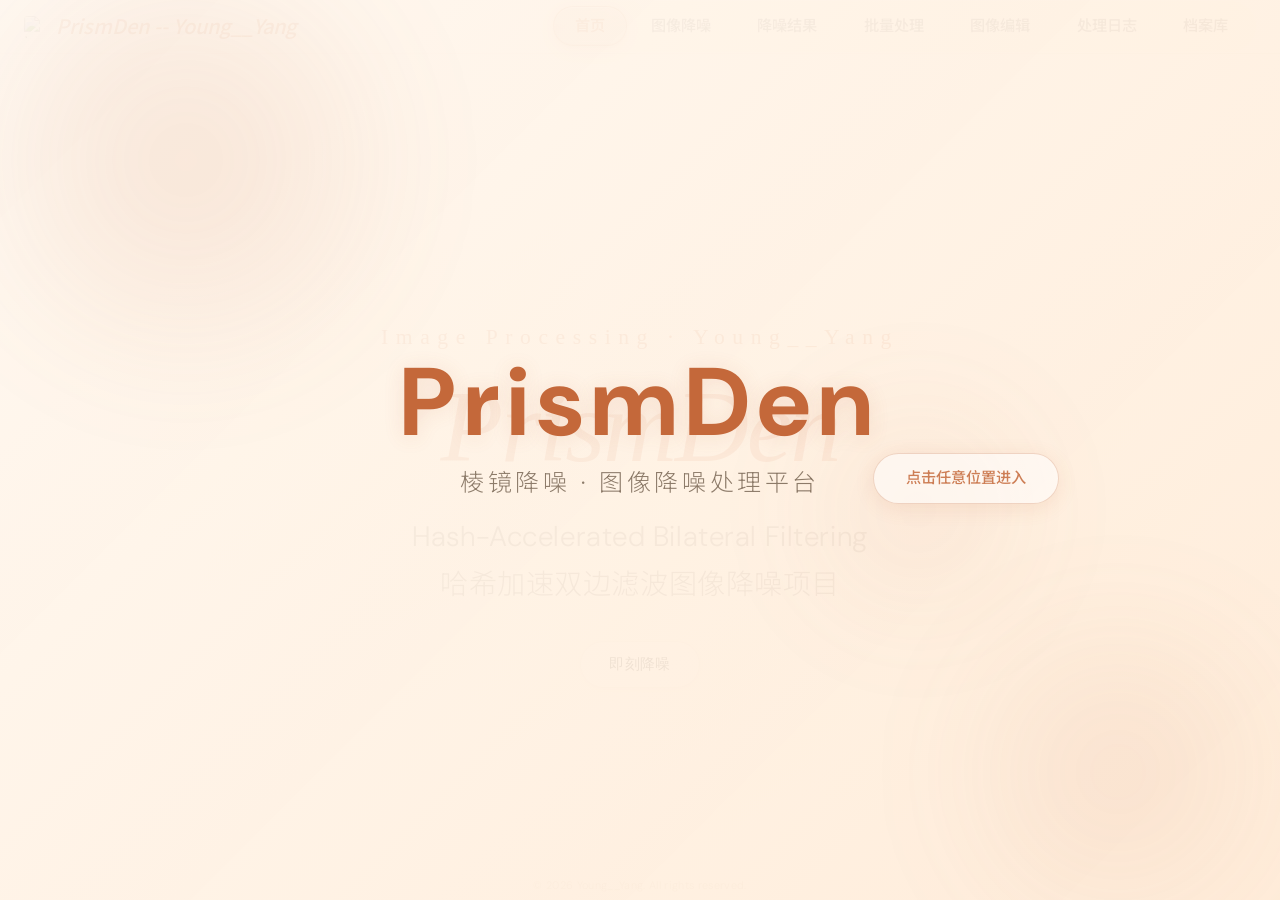
==== commit d751e752: "refactor: 移除深浅色主题切换，固定为浅色界面" ====
--- a/index.html
+++ b/index.html
@@ -11,25 +11,13 @@
   <meta name="x5-page-mode" content="app" />
   <meta http-equiv="X-UA-Compatible" content="IE=edge,chrome=1" />
   <meta name="renderer" content="webkit" />
-  <meta name="color-scheme" content="light dark" />
+  <meta name="color-scheme" content="light" />
   <title>PrismDen</title>
   <link rel="stylesheet" href="style.css" />
 
   <link rel="stylesheet" href="modules.css" />
   <link rel="stylesheet" href="archive.css" />
   <link rel="icon" href="./002.jpg" type="image/x-icon">
-  <script>
-    (function() {
-      if (localStorage.getItem('theme')) return;
-      var mq = '(prefers-color-scheme: dark)';
-      var prefersDark = false;
-      try { prefersDark = window.matchMedia(mq).matches; } catch(e) {}
-      if (prefersDark) {
-        document.documentElement.setAttribute('data-theme', 'dark');
-        sessionStorage.setItem('_themeAuto', '1');
-      }
-    })();
-  </script>
   <link href="https://fonts.googleapis.com/css2?family=Noto+Sans+SC:wght@300;400;500;700&family=Cormorant+Garamond:wght@400;500;600;700&family=DM+Sans:wght@300;400;500;700&family=Playfair+Display:wght@400;600;700;800;900&family=Noto+Serif+SC:wght@400;600;700;900&display=swap" rel="stylesheet">
   <script src="exif.js"></script>
 </head>
@@ -88,11 +76,6 @@
         <p class="hero-subtitle"><span>Hash-Accelerated Bilateral Filtering<br>哈希加速双边滤波图像降噪项目</span></p>
         <div class="hero-actions">
           <button class="btn btn-hero-action" onclick="switchPage('upload')">即刻降噪</button>
-          <div class="theme-switcher" id="themeSwitcher">
-            <span class="theme-option active" data-theme-option="light" onclick="setTheme('light')">浅色</span>
-            <span class="theme-option" data-theme-option="dark" onclick="setTheme('dark')">深色</span>
-            <div class="theme-pill"></div>
-          </div>
         </div>
       </div>
     </div>
--- a/style.css
+++ b/style.css
@@ -20,12 +20,6 @@
   -moz-user-select: text;
   user-select: text;
   -webkit-touch-callout: default;
-}
-
-body.theme-switching *,
-body.theme-switching *::before,
-body.theme-switching *::after {
-  transition: none !important;
 }
 
 :root {
@@ -56,26 +50,6 @@
   --shadow-lg: 0 8px 32px rgba(26, 22, 18, 0.12);
 
   --transition: 0.3s cubic-bezier(0.16, 1, 0.3, 1);
-}
-
-[data-theme="dark"] {
-  --cream: #1A1612;
-  --warm-white: #231F1A;
-  --sand: #3D362E;
-  --stone: #6B6158;
-  --ink: #FDF8F4;
-  --ink-light: #E8E0D4;
-  --ink-faded: #B8A898;
-
-  --orange: #D4825A;
-  --orange-light: #E8A07A;
-  --orange-dark: #C4683A;
-  --orange-ghost: rgba(212, 130, 90, 0.08);
-  --orange-border: rgba(212, 130, 90, 0.2);
-
-  --shadow-sm: 0 1px 3px rgba(0, 0, 0, 0.3);
-  --shadow-md: 0 4px 16px rgba(0, 0, 0, 0.4);
-  --shadow-lg: 0 8px 32px rgba(0, 0, 0, 0.5);
 }
 
 html {
@@ -109,17 +83,6 @@
   pointer-events: none;
   z-index: 0;
   overflow: hidden;
-}
-
-.theme-sweep-overlay {
-  position: fixed;
-  inset: 0;
-  z-index: 9999;
-  pointer-events: none;
-  clip-path: inset(0 0 100% 0);
-}
-.theme-sweep-overlay.sweeping {
-  animation: themeSweepDown 0.5s cubic-bezier(0.4, 0, 0.2, 1) forwards;
 }
 @keyframes themeSweepDown {
   from {
@@ -579,11 +542,6 @@
   display: none;
 }
 
-[data-theme="dark"] .hero-sketch {
-  opacity: 0.28;
-  filter: brightness(0.6) saturate(0.65) drop-shadow(0 2px 10px rgba(0, 0, 0, 0.15));
-}
-
 .hero-content {
   display: flex;
   flex-direction: column;
@@ -809,286 +767,6 @@
   color: var(--ink);
   box-shadow: 0 2px 12px rgba(26, 22, 18, 0.08),
     inset 0 1px 0 rgba(255, 255, 255, 0.7);
-}
-
-.theme-switcher {
-  display: inline-flex;
-  align-items: center;
-  position: relative;
-  background: rgba(196, 104, 58, 0.22);
-  border: 1px solid rgba(196, 104, 58, 0.35);
-  border-radius: 100px;
-  padding: 3px 5px;
-  backdrop-filter: blur(24px) saturate(2.0);
-  -webkit-backdrop-filter: blur(24px) saturate(2.0);
-  z-index: 2;
-  transition: background 0.25s ease, border-color 0.25s ease;
-  box-shadow: inset 0 1px 0 rgba(255, 255, 255, 0.60),
-    0 2px 8px rgba(196, 104, 58, 0.10);
-}
-
-.theme-option {
-  position: relative;
-  z-index: 1;
-  padding: 6px 14px;
-  font-size: 0.92rem;
-  font-weight: 500;
-  color: var(--ink-faded);
-  cursor: pointer;
-  transition: color 0.3s ease;
-  user-select: none;
-  white-space: nowrap;
-  border-radius: 100px;
-  line-height: 1.4;
-  display: flex;
-  align-items: center;
-  justify-content: center;
-}
-
-.theme-option.active {
-  color: var(--orange);
-}
-
-.theme-pill {
-  position: absolute;
-  top: 3px;
-  height: calc(100% - 6px);
-  border-radius: 100px;
-  background: rgba(196, 104, 58, 0.30);
-  border: 1px solid rgba(196, 104, 58, 0.42);
-  box-shadow: 0 2px 12px rgba(196, 104, 58, 0.22),
-    inset 0 1px 0 rgba(255, 255, 255, 0.50);
-  backdrop-filter: blur(18px) saturate(1.6);
-  -webkit-backdrop-filter: blur(18px) saturate(1.6);
-  transform-origin: center center;
-  will-change: left, width, top, height;
-  pointer-events: none;
-  z-index: 0;
-  overflow: hidden;
-}
-
-.theme-pill::before {
-  content: '';
-  position: absolute;
-  top: 0;
-  left: 0;
-  right: 0;
-  height: 50%;
-  background: linear-gradient(180deg, rgba(255, 255, 255, 0.28) 0%, transparent 100%);
-  border-radius: 100px 100px 0 0;
-  pointer-events: none;
-}
-
-[data-theme="dark"] .glass-card {
-  background: rgba(35, 31, 26, 0.65) !important;
-  border-color: rgba(212, 130, 90, 0.2) !important;
-  box-shadow: 0 6px 28px rgba(0, 0, 0, 0.3) !important;
-}
-
-[data-theme="dark"] .glass-card:hover {
-  box-shadow: 0 12px 40px rgba(0, 0, 0, 0.4), 0 2px 14px rgba(212, 130, 90, 0.15) !important;
-  border-color: rgba(212, 130, 90, 0.35) !important;
-}
-
-[data-theme="dark"] .hero {
-  background: var(--warm-white) !important;
-}
-
-[data-theme="dark"] .feature-card {
-  background: rgba(35, 31, 26, 0.65) !important;
-  border-color: rgba(212, 130, 90, 0.2) !important;
-}
-
-[data-theme="dark"] .upload-zone {
-  background: rgba(35, 31, 26, 0.5) !important;
-  border-color: rgba(212, 130, 90, 0.25) !important;
-}
-
-[data-theme="dark"] .upload-zone:hover {
-  border-color: var(--orange) !important;
-  background: rgba(212, 130, 90, 0.08) !important;
-}
-
-[data-theme="dark"] .custom-slider-track {
-  background: rgba(107, 97, 88, 0.3) !important;
-}
-
-[data-theme="dark"] .mode-tab {
-  color: var(--ink-faded) !important;
-}
-
-[data-theme="dark"] .mode-tab.active {
-  color: var(--ink) !important;
-}
-
-[data-theme="dark"] .btn-hero-action,
-[data-theme="dark"] .btn-hero-filter {
-  background: rgba(212, 130, 90, 0.82) !important;
-  border-color: rgba(212, 130, 90, 0.5) !important;
-  color: #fff !important;
-  box-shadow: 0 2px 16px rgba(212, 130, 90, 0.25),
-    inset 0 1px 0 rgba(255, 255, 255, 0.2) !important;
-}
-[data-theme="dark"] .btn-hero-action:hover,
-[data-theme="dark"] .btn-hero-filter:hover {
-  background: rgba(212, 130, 90, 0.94) !important;
-  border-color: rgba(212, 130, 90, 0.7) !important;
-  box-shadow: 0 4px 28px rgba(212, 130, 90, 0.4),
-    inset 0 1px 0 rgba(255, 255, 255, 0.3) !important;
-}
-
-[data-theme="dark"] .btn-ghost {
-  background: rgba(35, 31, 26, 0.5) !important;
-  border-color: rgba(212, 130, 90, 0.2) !important;
-  color: var(--ink) !important;
-}
-
-[data-theme="dark"] .btn-ghost:hover {
-  background: rgba(212, 130, 90, 0.15) !important;
-  border-color: rgba(212, 130, 90, 0.4) !important;
-}
-
-[data-theme="dark"] .nav-pill {
-  background: rgba(232, 81, 10, 0.28) !important;
-  border-color: rgba(232, 81, 10, 0.45) !important;
-  box-shadow: 0 2px 14px rgba(232, 81, 10, 0.20),
-    0 1px 3px rgba(232, 81, 10, 0.10),
-    inset 0 1px 0 rgba(255, 255, 255, 0.06),
-    inset 0 -1px 0 rgba(232, 81, 10, 0.10) !important;
-}
-[data-theme="dark"] .nav-pill:hover {
-  box-shadow: 0 4px 22px rgba(232, 81, 10, 0.28),
-    0 2px 6px rgba(232, 81, 10, 0.15),
-    inset 0 1px 0 rgba(255, 255, 255, 0.08),
-    inset 0 -1px 0 rgba(232, 81, 10, 0.14) !important;
-}
-[data-theme="dark"] .nav-pill::before {
-  background: linear-gradient(180deg, rgba(255, 255, 255, 0.06) 0%, transparent 100%) !important;
-}
-[data-theme="dark"] .nav-pill::after {
-  background: rgba(255, 255, 255, 0.05) !important;
-}
-
-[data-theme="dark"] .mode-pill {
-  background: rgba(212, 130, 90, 0.22) !important;
-  border-color: rgba(212, 130, 90, 0.35) !important;
-}
-
-[data-theme="dark"] .panel-header {
-  border-bottom-color: rgba(107, 97, 88, 0.3) !important;
-}
-
-[data-theme="dark"] .feature-formula {
-  background: rgba(212, 130, 90, 0.08) !important;
-  color: var(--orange) !important;
-}
-
-[data-theme="dark"] .ds-badge {
-  background: rgba(212, 130, 90, 0.12) !important;
-  color: var(--orange) !important;
-}
-
-[data-theme="dark"] .result-stats {
-  background: rgba(35, 31, 26, 0.5) !important;
-}
-
-[data-theme="dark"] .stat-item {
-  border-right-color: rgba(107, 97, 88, 0.3) !important;
-}
-
-[data-theme="dark"] .img-card {
-  background: rgba(35, 31, 26, 0.6) !important;
-  border-color: rgba(212, 130, 90, 0.2) !important;
-}
-
-[data-theme="dark"] .format-tabs {
-  background: rgba(35, 31, 26, 0.5) !important;
-  border-color: rgba(212, 130, 90, 0.2) !important;
-}
-
-[data-theme="dark"] .fmt-tab {
-  color: var(--ink-faded) !important;
-}
-
-[data-theme="dark"] .fmt-tab.active {
-  background: rgba(212, 130, 90, 0.2) !important;
-  color: var(--ink) !important;
-}
-
-[data-theme="dark"] .slider-val {
-  background: rgba(35, 31, 26, 0.6) !important;
-  color: var(--orange) !important;
-}
-
-[data-theme="dark"] .scroll-hint {
-  background: rgba(35, 31, 26, 0.6) !important;
-  color: var(--ink-faded) !important;
-}
-
-[data-theme="dark"] .hero::before {
-  background: radial-gradient(ellipse at 30% 50%, rgba(212, 130, 90, 0.08) 0%, transparent 70%) !important;
-}
-
-[data-theme="dark"] .hero::after {
-  background: radial-gradient(ellipse at 70% 80%, rgba(212, 130, 90, 0.05) 0%, transparent 60%) !important;
-}
-
-[data-theme="dark"] .bg-circle {
-  opacity: 0.06 !important;
-}
-
-[data-theme="dark"] .footer {
-  background: rgba(26, 22, 18, 0.8) !important;
-  border-top-color: rgba(107, 97, 88, 0.2) !important;
-}
-
-[data-theme="dark"] .navbar {
-  background: rgba(26, 22, 18, 0.92) !important;
-  border-bottom-color: rgba(107, 97, 88, 0.25) !important;
-}
-
-[data-theme="dark"] .nav-links {
-  background: rgba(107, 97, 88, 0.12) !important;
-}
-
-[data-theme="dark"] .nav-link {
-  color: var(--ink-faded) !important;
-}
-
-[data-theme="dark"] .nav-link:hover {
-  color: var(--ink) !important;
-}
-
-[data-theme="dark"] .nav-link.active {
-  color: var(--orange) !important;
-}
-
-[data-theme="dark"] .nav-title a {
-  color: var(--ink) !important;
-}
-
-[data-theme="dark"] .nav-title em {
-  color: var(--orange) !important;
-}
-
-[data-theme="dark"] .nav-icon {
-  filter: brightness(0.9);
-}
-
-[data-theme="dark"] .nav-ping-btn {
-  background: rgba(107, 97, 88, 0.15) !important;
-  border-color: rgba(107, 97, 88, 0.3) !important;
-  color: var(--ink-faded) !important;
-}
-
-[data-theme="dark"] .nav-ping-btn:hover {
-  background: rgba(212, 130, 90, 0.15) !important;
-  border-color: rgba(212, 130, 90, 0.4) !important;
-  color: var(--ink) !important;
-}
-
-[data-theme="dark"] .nav-brand {
-  color: var(--ink) !important;
 }
 
 .features-section {
@@ -1958,23 +1636,6 @@
   margin-bottom: 4px;
 }
 
-[data-theme="dark"] .info-sub-header {
-  color: rgba(196, 104, 58, 0.85);
-  border-bottom-color: rgba(196, 104, 58, 0.15);
-}
-
-[data-theme="dark"] .info-key {
-  color: rgba(255, 255, 255, 0.55);
-}
-
-[data-theme="dark"] .info-val {
-  color: rgba(255, 255, 255, 0.92);
-}
-
-[data-theme="dark"] .info-row {
-  border-bottom-color: rgba(255, 255, 255, 0.08);
-}
-
 .save-block {
   margin-top: 0.8rem;
 }
@@ -2230,12 +1891,6 @@
   transform: scaleX(1.02) scaleY(1.08);
 }
 
-[data-theme="dark"] .save-confirm-btn {
-  color: var(--orange);
-  background: rgba(196, 104, 58, 0.22);
-  border-color: rgba(196, 104, 58, 0.35);
-}
-
 .toast-container {
   position: fixed;
   top: 80px;
@@ -2253,23 +1908,6 @@
   color: #fff;
   pointer-events: none;
   background: #141210;
-}
-
-[data-theme="dark"] .toast {
-  color: #000000 !important;
-  background: #FDF8F4 !important;
-}
-[data-theme="dark"] .toast.show.success {
-  color: #000000 !important;
-  background: #1e7e34 !important;
-}
-[data-theme="dark"] .toast.show.error {
-  color: #000000 !important;
-  background: #c0392b !important;
-}
-[data-theme="dark"] .toast.show.info {
-  color: #000000 !important;
-  background: #FDF8F4 !important;
 }
 
 .toast.show {
@@ -2740,10 +2378,6 @@
     font-size: 0.85rem;
     padding: 6px 12px;
   }
-  .theme-pill {
-    width: 36px;
-    height: 22px;
-  }
 
   .hero {
     height: auto;
@@ -3437,79 +3071,6 @@
   }
 }
 
-[data-theme="dark"] .welcome-overlay {
-  background: linear-gradient(135deg, rgba(25, 20, 15, 0.98), rgba(35, 28, 20, 0.96));
-}
-
-[data-theme="dark"] .welcome-logo {
-  color: #E8A070;
-  text-shadow: 0 2px 20px rgba(196, 104, 58, 0.25);
-}
-
-[data-theme="dark"] .welcome-subtitle {
-  color: rgba(200, 180, 160, 0.55);
-}
-
-[data-theme="dark"] .welcome-hint {
-  color: rgba(232, 160, 112, 0.85);
-  background: rgba(255, 255, 255, 0.08);
-  border-color: rgba(196, 104, 58, 0.3);
-  box-shadow: 0 4px 20px rgba(196, 104, 58, 0.1);
-}
-
-[data-theme="dark"] .welcome-overlay:hover .welcome-hint {
-  background: rgba(255, 255, 255, 0.14);
-  border-color: rgba(196, 104, 58, 0.5);
-  box-shadow: 0 6px 28px rgba(196, 104, 58, 0.18);
-}
-
-[data-theme="dark"] .welcome-hint-trail:nth-child(1) {
-  opacity: 0.22;
-  background: rgba(196, 104, 58, 0.06);
-  border-color: rgba(196, 104, 58, 0.1);
-  color: rgba(232, 160, 112, 0.25);
-}
-
-[data-theme="dark"] .welcome-hint-trail:nth-child(2) {
-  opacity: 0.14;
-  background: rgba(196, 104, 58, 0.04);
-  border-color: rgba(196, 104, 58, 0.06);
-  color: rgba(232, 160, 112, 0.15);
-}
-
-[data-theme="dark"] .welcome-hint-trail:nth-child(3) {
-  opacity: 0.08;
-  background: rgba(196, 104, 58, 0.02);
-  border-color: rgba(196, 104, 58, 0.03);
-  color: rgba(232, 160, 112, 0.08);
-}
-
-[data-theme="dark"] .welcome-hint-icon {
-  background: #E8A070;
-}
-
-[data-theme="dark"] .theme-switcher {
-  background: rgba(212, 130, 90, 0.28) !important;
-  border-color: rgba(212, 130, 90, 0.45) !important;
-  box-shadow: inset 0 1px 0 rgba(255, 255, 255, 0.12),
-    0 2px 8px rgba(0, 0, 0, 0.30) !important;
-}
-
-[data-theme="dark"] .theme-option {
-  color: rgba(200, 180, 160, 0.70) !important;
-}
-
-[data-theme="dark"] .theme-option.active {
-  color: #E8A070 !important;
-}
-
-[data-theme="dark"] .theme-pill {
-  background: rgba(212, 130, 90, 0.30) !important;
-  border-color: rgba(212, 130, 90, 0.50) !important;
-  box-shadow: 0 2px 14px rgba(196, 104, 58, 0.25),
-    inset 0 1px 0 rgba(255, 255, 255, 0.18) !important;
-}
-
 .editor-title {
   font-size: 0.8rem;
   font-weight: 500;
@@ -3580,24 +3141,3 @@
   visibility: hidden !important;
   pointer-events: none !important;
 }
-
-@media (prefers-color-scheme: dark) {
-  html:not([data-theme]) {
-    --cream: #1A1612;
-    --warm-white: #231F1A;
-    --sand: #3D362E;
-    --stone: #6B6158;
-    --ink: #FDF8F4;
-    --ink-light: #E8E0D4;
-    --ink-faded: #B8A898;
-    --orange: #D4825A;
-    --orange-light: #E8A07A;
-    --orange-border: rgba(212, 130, 90, 0.25);
-    --orange-ghost: rgba(212, 130, 90, 0.1);
-    --orange-dark: #C4683A;
-    --navbar-bg: rgba(26, 22, 18, 0.88);
-    --panel-bg: #231F1A;
-    --sheet-bg: #231F1A;
-    color-scheme: dark;
-  }
-}
--- a/archive.css
+++ b/archive.css
@@ -43,10 +43,6 @@
 
 .archive-danger {
   color: #a33a2a;
-}
-
-[data-theme="dark"] .archive-danger {
-  color: #e08a7a;
 }
 
 .archive-toolbar {
@@ -116,10 +112,6 @@
   pointer-events: none;
 }
 
-[data-theme="dark"] .archive-tab-pill {
-  background: rgba(255,255,255,0.08);
-}
-
 .archive-fav-toggle {
   display: flex;
   align-items: center;
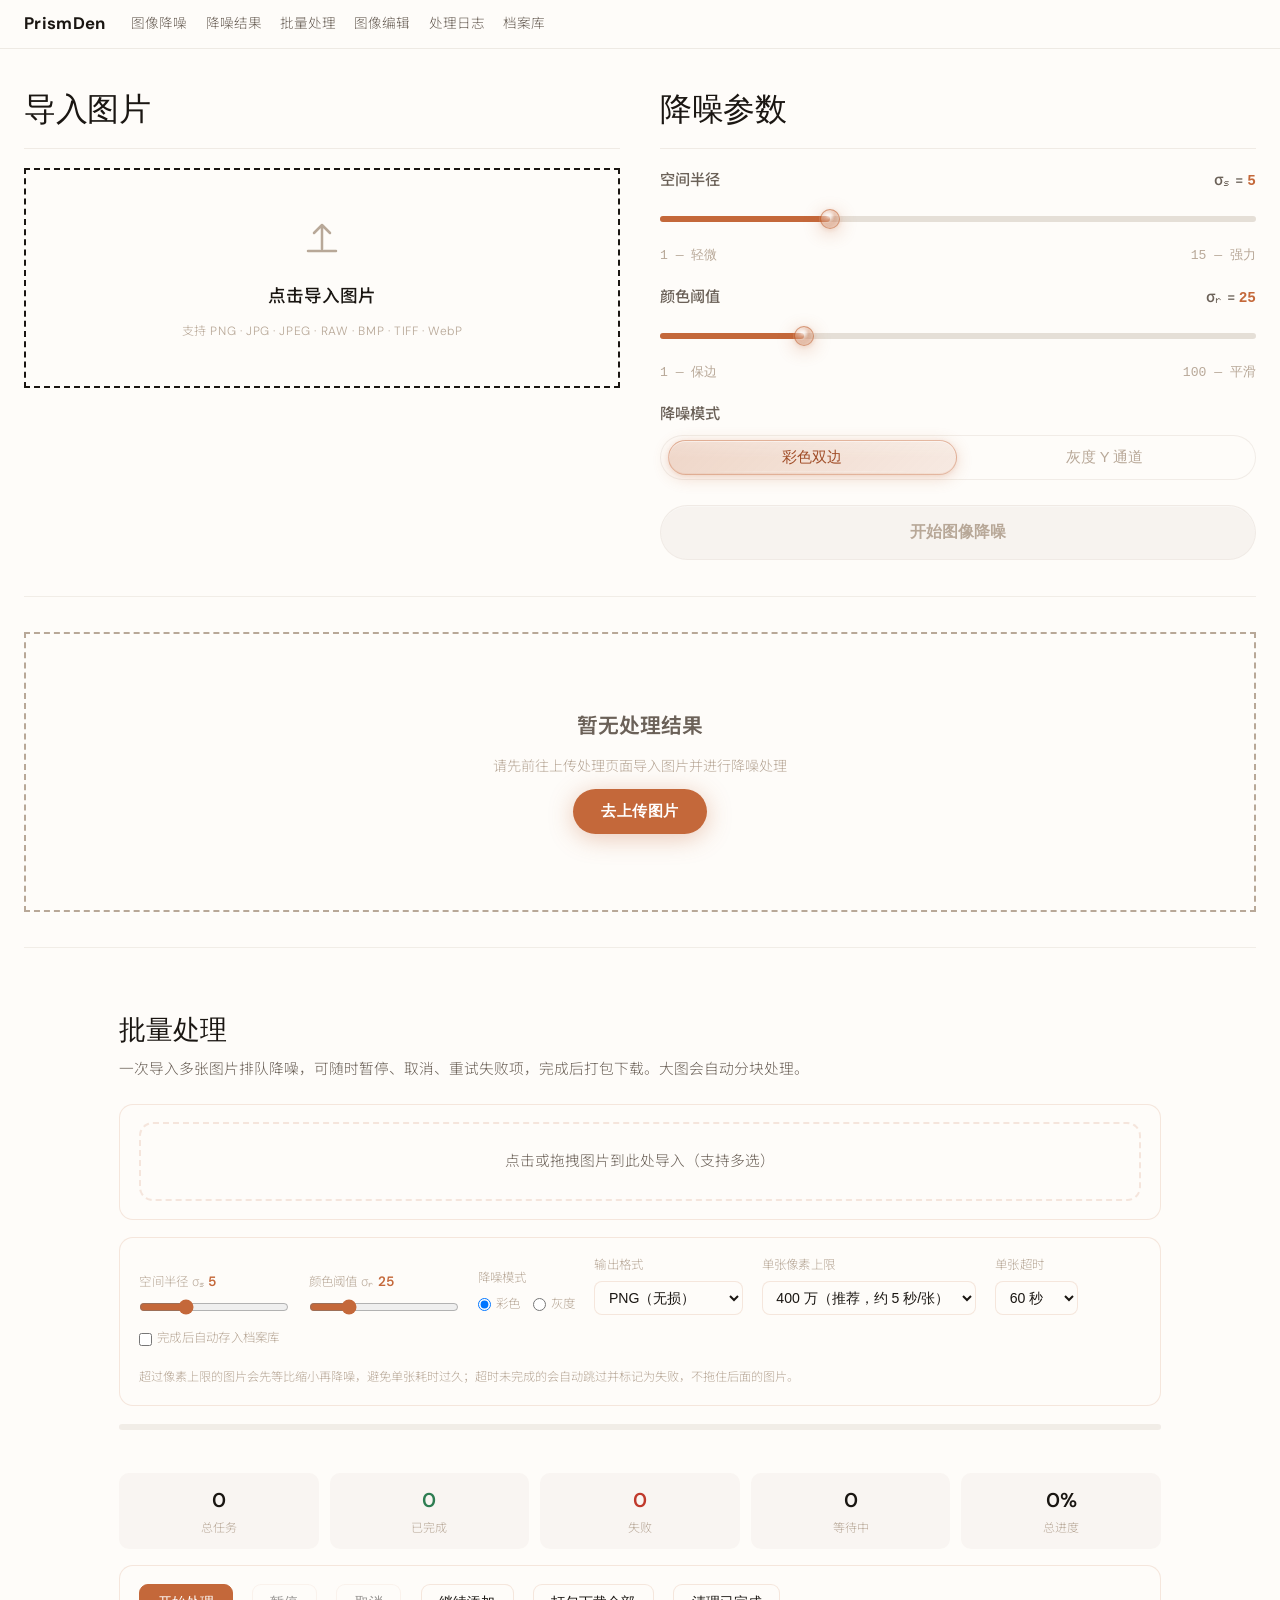
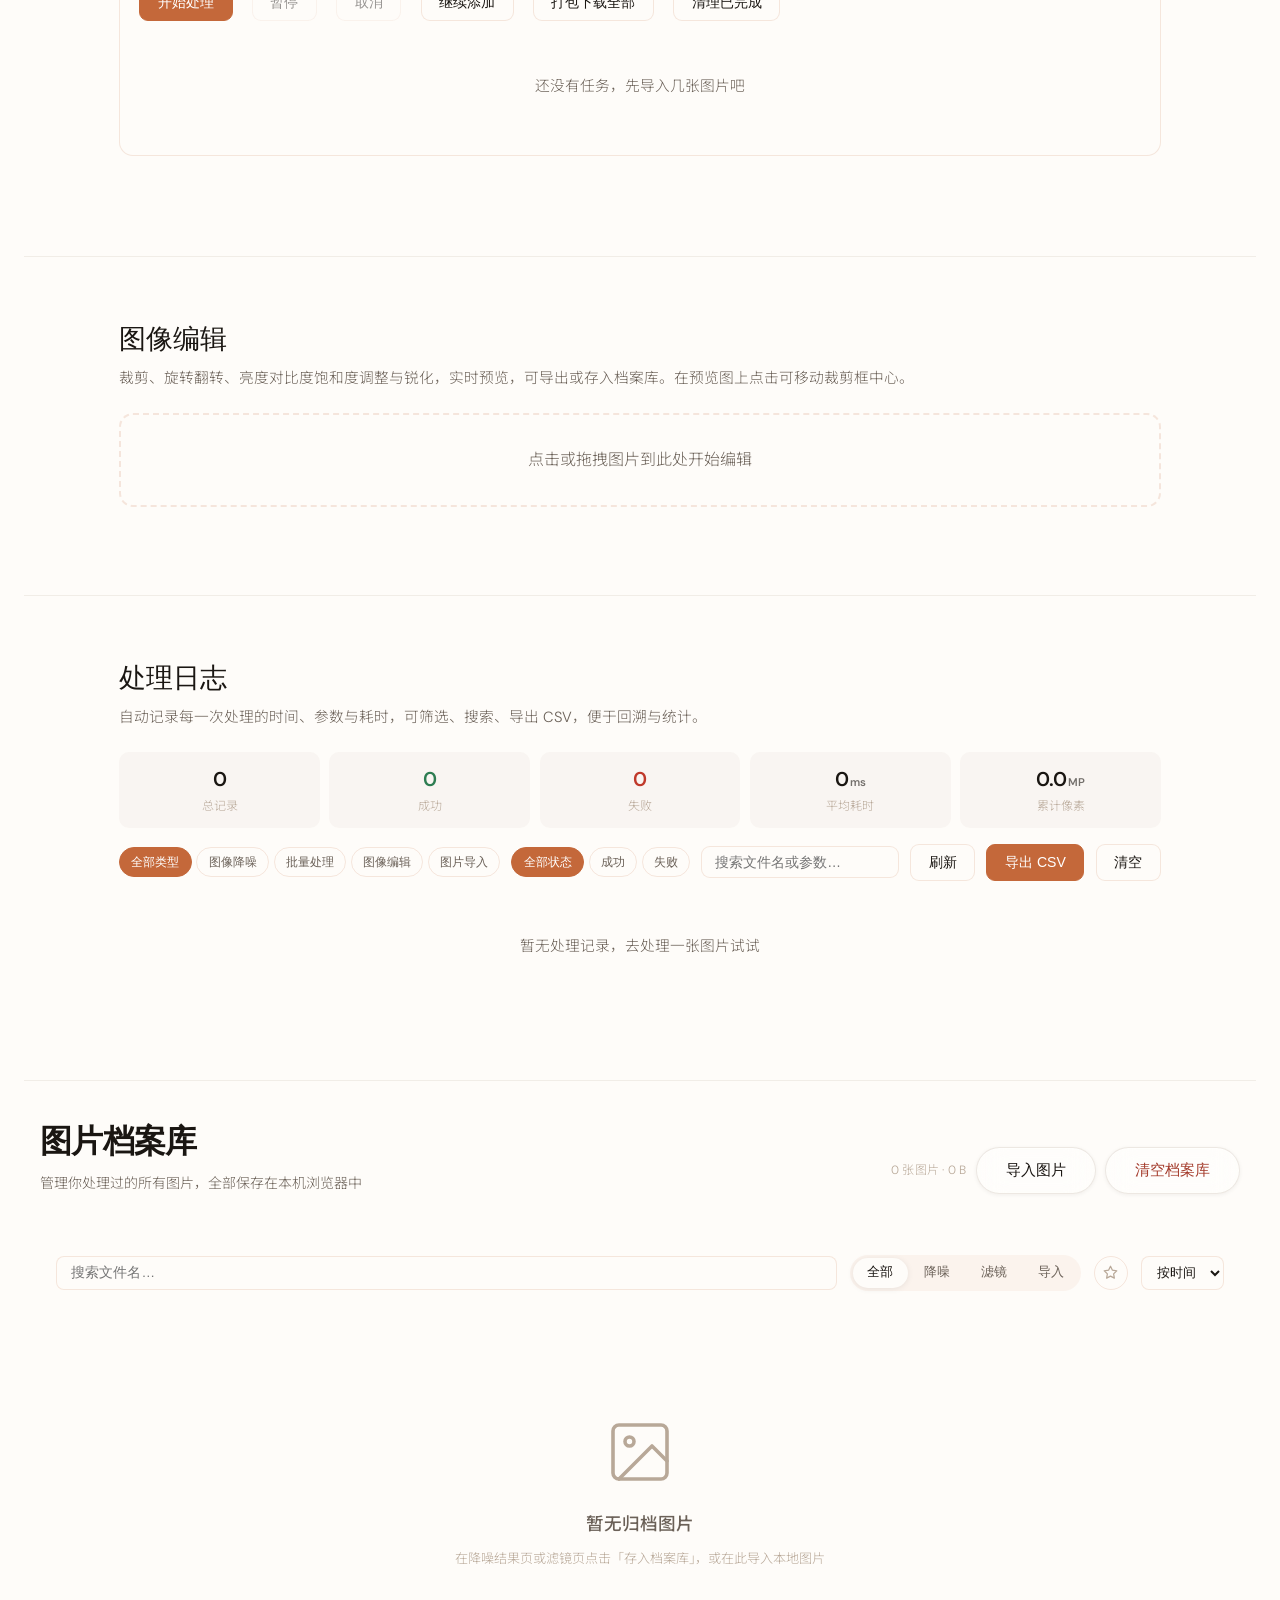
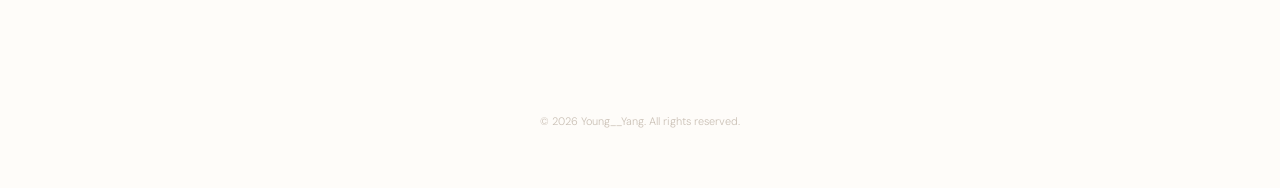
==== commit b8b77f8f: "refactor: 七大页面合并为单页纵向布局；移除页面切换与装饰逻辑；补充软著必要注释" ====
--- a/index.html
+++ b/index.html
@@ -1,92 +1,40 @@
+<!--
+  PrismDen 棱镜降噪图像处理系统 V1.0
+  单页主文档：集成图像降噪、结果输出、批量处理、图像编辑、处理日志、图片档案库六大功能区
+  著作权人：Young__Yang
+  完成日期：2026-09-28
+  权利取得方式：原始取得  权利范围：全部权利
+-->
 <!DOCTYPE html>
 <html lang="zh-CN">
 <head>
   <meta charset="UTF-8" />
-  <meta name="viewport" content="width=device-width, initial-scale=1.0, viewport-fit=cover" />
-  <meta name="apple-mobile-web-app-capable" content="yes" />
-  <meta name="apple-mobile-web-app-status-bar-style" content="default" />
+  <meta name="viewport" content="width=device-width, initial-scale=1.0" />
   <meta name="format-detection" content="telephone=no" />
-  <meta name="x5-orientation" content="portrait" />
-  <meta name="x5-fullscreen" content="true" />
-  <meta name="x5-page-mode" content="app" />
-  <meta http-equiv="X-UA-Compatible" content="IE=edge,chrome=1" />
-  <meta name="renderer" content="webkit" />
   <meta name="color-scheme" content="light" />
-  <title>PrismDen</title>
+  <title>PrismDen 棱镜降噪</title>
   <link rel="stylesheet" href="style.css" />
-
   <link rel="stylesheet" href="modules.css" />
   <link rel="stylesheet" href="archive.css" />
-  <link rel="icon" href="./002.jpg" type="image/x-icon">
-  <link href="https://fonts.googleapis.com/css2?family=Noto+Sans+SC:wght@300;400;500;700&family=Cormorant+Garamond:wght@400;500;600;700&family=DM+Sans:wght@300;400;500;700&family=Playfair+Display:wght@400;600;700;800;900&family=Noto+Serif+SC:wght@400;600;700;900&display=swap" rel="stylesheet">
+  <link rel="icon" href="./002.jpg" type="image/x-icon" />
+  <link href="https://fonts.googleapis.com/css2?family=Noto+Sans+SC:wght@300;400;500;700&family=DM+Sans:wght@300;400;500;700&display=swap" rel="stylesheet" />
   <script src="exif.js"></script>
 </head>
 <body>
-
-<div class="welcome-overlay" id="welcomeOverlay" onclick="var o=this;if(o._d)return;o._d=1;o.style.pointerEvents='none';o.classList.add('fade-out');var h=document.getElementById('page-home');if(h){var e=h.querySelectorAll('.hero-kanji,.word,.hero-subtitle,.hero-actions');for(var i=0;i<e.length;i++){e[i].style.animation='none';e[i].offsetHeight;e[i].style.animation=''}}setTimeout(function(){o.remove();var n=document.querySelector('.nav-link[data-page=home]');if(n)n.classList.add('active')},600)">
-  <div class="welcome-bg-circle welcome-bg-circle-1"></div>
-  <div class="welcome-bg-circle welcome-bg-circle-2"></div>
-  <div class="welcome-bg-circle welcome-bg-circle-3"></div>
-  <div class="welcome-content">
-    <div class="welcome-logo">PrismDen</div>
-    <div class="welcome-subtitle">棱镜降噪 · 图像降噪处理平台</div>
-  </div>
-    <div class="welcome-hint" id="welcomeHint">点击任意位置进入</div>
-  </div>
-</div>
-
-<div class="bg-animation">
-  <div class="bg-circle bg-circle-1"></div>
-  <div class="bg-circle bg-circle-2"></div>
-  <div class="bg-circle bg-circle-3"></div>
-</div>
-
-<nav class="navbar" id="navbar">
-  <div class="nav-brand" id="navBrand">
-    <div class="nav-brand-row">
-      <img src="002.jpg" class="nav-icon" onclick="switchPage('home')" style="cursor:pointer;width:22px;height:22px;" alt="logo">
-      <span class="nav-title"><a href="#" onclick="switchPage('home'); return false;"><em>PrismDen -- Young__Yang</em></a></span>
-    </div>
-  </div>
-  <div class="nav-links" id="navLinks">
-    <span class="nav-link active" data-page="home">首页</span>
-    <span class="nav-link" data-page="upload">图像降噪</span>
-    <span class="nav-link" data-page="result">降噪结果</span>
-    <span class="nav-link" data-page="batch">批量处理</span>
-    <span class="nav-link" data-page="editor">图像编辑</span>
-    <span class="nav-link" data-page="history">处理日志</span>
-    <span class="nav-link" data-page="archive">档案库</span>
-  </div>
-
-</nav>
-
-<section class="page-section active" id="page-home" data-page="home">
-
-  <section class="hero">
-    <div class="hero-sketch-bg">
-
-    </div>
-    <div class="hero-inner">
-      <div class="hero-content">
-        <p class="hero-kanji">Image Processing · Young__Yang</p>
-        <h1 class="hero-title">
-
-          <span class="word-wrap"><span class="word"><em>PrismDen</em></span></span>
-        </h1>
-        <p class="hero-subtitle"><span>Hash-Accelerated Bilateral Filtering<br>哈希加速双边滤波图像降噪项目</span></p>
-        <div class="hero-actions">
-          <button class="btn btn-hero-action" onclick="switchPage('upload')">即刻降噪</button>
-        </div>
-      </div>
-    </div>
-    <div class="scroll-hint" onclick="switchPage('upload')" style="cursor:pointer;">
-
-    </div>
-  </section>
-</section>
-
-<section class="page-section" id="page-upload" data-page="upload">
-
+<header class="topbar">
+  <span class="topbar-brand">PrismDen</span>
+  <nav class="topbar-nav">
+    <a href="#sec-denoise">图像降噪</a>
+    <a href="#sec-result">降噪结果</a>
+    <a href="#sec-batch">批量处理</a>
+    <a href="#sec-editor">图像编辑</a>
+    <a href="#sec-log">处理日志</a>
+    <a href="#sec-archive">档案库</a>
+  </nav>
+</header>
+
+<main class="page">
+<section class="sec" id="sec-denoise">
   <main class="page-main page-main-wide">
     <div class="upload-params-grid">
 
@@ -199,17 +147,15 @@
 
     </div>
   </main>
-
 </section>
 
-<section class="page-section" id="page-result" data-page="result">
-
+<section class="sec" id="sec-result">
   <main class="page-main" id="mainContent">
 
     <div class="empty-state glass-card" id="emptyState">
       <h3>暂无处理结果</h3>
       <p>请先前往上传处理页面导入图片并进行降噪处理</p>
-      <button class="goto-upload-btn" onclick="switchPage('upload')"><span>去上传图片</span></button>
+      <button class="goto-upload-btn" onclick="location.hash='#sec-denoise'"><span>去上传图片</span></button>
     </div>
 
     <div id="resultContent" class="hidden">
@@ -332,10 +278,9 @@
     </div>
 
   </main>
-
 </section>
 
-<section class="page-section" id="page-batch" data-page="batch">
+<section class="sec" id="sec-batch">
   <main class="mod-main">
     <h2 class="mod-title">批量处理</h2>
     <p class="mod-sub">一次导入多张图片排队降噪，可随时暂停、取消、重试失败项，完成后打包下载。大图会自动分块处理。</p>
@@ -426,7 +371,7 @@
   </main>
 </section>
 
-<section class="page-section" id="page-editor" data-page="editor">
+<section class="sec" id="sec-editor">
   <main class="mod-main">
     <h2 class="mod-title">图像编辑</h2>
     <p class="mod-sub">裁剪、旋转翻转、亮度对比度饱和度调整与锐化，实时预览，可导出或存入档案库。在预览图上点击可移动裁剪框中心。</p>
@@ -536,7 +481,7 @@
   </main>
 </section>
 
-<section class="page-section" id="page-history" data-page="history">
+<section class="sec" id="sec-log">
   <main class="mod-main">
     <h2 class="mod-title">处理日志</h2>
     <p class="mod-sub">自动记录每一次处理的时间、参数与耗时，可筛选、搜索、导出 CSV，便于回溯与统计。</p>
@@ -567,7 +512,7 @@
   </main>
 </section>
 
-<section class="page-section" id="page-archive" data-page="archive">
+<section class="sec" id="sec-archive">
   <main class="page-main archive-main">
 
     <div class="archive-header">
@@ -642,7 +587,9 @@
   <div class="archive-drop-hint" id="archiveDropHint">松开鼠标，导入图片</div>
 </section>
 
-<div class="site-footer">© 2026 Young__Yang. All rights reserved.</div>
+</main>
+
+<div class="site-footer">&copy; 2026 Young__Yang. All rights reserved.</div>
 
 <div class="toast-container" id="toastContainer">
   <div class="toast hidden" id="toast"></div>
@@ -660,8 +607,8 @@
     <button class="compare-close" onclick="closeCompare()">&times;</button>
   </div>
 </div>
+
 <script src="main.js"></script>
-
 <script src="history.js"></script>
 <script src="batch.js"></script>
 <script src="editor.js"></script>
--- a/style.css
+++ b/style.css
@@ -1,3 +1,10 @@
+/*
+ * PrismDen 棱镜降噪图像处理系统 V1.0
+ * 全局样式表：色彩变量体系、单页版式、控件与动画样式
+ * 著作权人：Young__Yang
+ * 完成日期：2026-09-28
+ * 权利取得方式：原始取得  权利范围：全部权利
+ */
 *,
 *::before,
 *::after {
@@ -6,12 +13,109 @@
   box-sizing: border-box;
 }
 
+html {
+  scroll-behavior: smooth;
+}
+
 body {
-  -webkit-user-select: none;
-  -moz-user-select: none;
-  user-select: none;
-  -webkit-touch-callout: none;
-}
+  background: var(--cream);
+  color: var(--ink);
+  font-family: 'Noto Sans SC', 'DM Sans', system-ui, sans-serif;
+  min-height: 100vh;
+}
+
+/* 顶部锚点导航条 */
+.topbar {
+  position: sticky;
+  top: 0;
+  z-index: 50;
+  display: flex;
+  align-items: center;
+  gap: 1.6rem;
+  flex-wrap: wrap;
+  padding: 0.65rem 1.5rem;
+  background: var(--warm-white);
+  border-bottom: 1px solid rgba(184, 168, 152, 0.22);
+}
+
+.topbar-brand {
+  font-weight: 700;
+  font-size: 1.05rem;
+  letter-spacing: 0.02em;
+  color: var(--ink);
+  white-space: nowrap;
+}
+
+.topbar-nav {
+  display: flex;
+  gap: 1.15rem;
+  flex-wrap: wrap;
+}
+
+.topbar-nav a {
+  color: var(--ink-faded);
+  text-decoration: none;
+  font-size: 0.85rem;
+  transition: color 0.2s;
+}
+
+.topbar-nav a:hover {
+  color: var(--orange);
+}
+
+/* 单页主体：各功能区纵向堆叠 */
+.page {
+  max-width: 1300px;
+  margin: 0 auto;
+  padding: 0 1.5rem;
+}
+
+.sec {
+  padding: 2.2rem 0;
+  border-bottom: 1px solid rgba(184, 168, 152, 0.18);
+}
+
+.sec:last-child {
+  border-bottom: none;
+}
+
+.page-main {
+  position: relative;
+  width: 100%;
+  max-width: 1300px;
+  margin: 0 auto;
+  display: flex;
+  flex-direction: column;
+  gap: 1.5rem;
+}
+
+.site-footer {
+  text-align: center;
+  font-size: 0.68rem;
+  font-weight: 300;
+  color: rgba(140, 120, 100, 0.45);
+  padding: 1.2rem 1rem;
+}
+
+@media (max-width: 768px) {
+  .topbar {
+    gap: 0.8rem;
+    padding: 0.6rem 1rem;
+  }
+
+  .topbar-nav {
+    gap: 0.85rem;
+  }
+
+  .topbar-nav a {
+    font-size: 0.78rem;
+  }
+
+  .page {
+    padding: 0 0.8rem;
+  }
+}
+
 
 input,
 textarea,
@@ -76,14 +180,6 @@
   -webkit-overflow-scrolling: touch;
   overscroll-behavior-y: contain;
 }
-
-.bg-animation {
-  position: fixed;
-  inset: 0;
-  pointer-events: none;
-  z-index: 0;
-  overflow: hidden;
-}
 @keyframes themeSweepDown {
   from {
     clip-path: inset(0 0 100% 0);
@@ -91,40 +187,6 @@
   to {
     clip-path: inset(0 0 0 0);
   }
-}
-
-.bg-circle {
-  position: absolute;
-  border-radius: 50%;
-  opacity: 0.04;
-}
-
-.bg-circle-1 {
-  width: 600px;
-  height: 600px;
-  background: var(--orange);
-  top: -200px;
-  right: -150px;
-  animation: bgFloat1 20s ease-in-out infinite;
-}
-
-.bg-circle-2 {
-  width: 400px;
-  height: 400px;
-  background: var(--orange);
-  bottom: -100px;
-  left: -100px;
-  animation: bgFloat2 25s ease-in-out infinite;
-}
-
-.bg-circle-3 {
-  width: 300px;
-  height: 300px;
-  background: var(--orange-dark);
-  top: 50%;
-  left: 60%;
-  animation: bgFloat3 18s ease-in-out infinite;
-  opacity: 0.03;
 }
 
 @keyframes bgFloat1 {
@@ -160,73 +222,6 @@
   }
 }
 
-.navbar {
-  position: sticky;
-  top: 0;
-  z-index: 1000;
-  display: flex;
-  align-items: center;
-  justify-content: space-between;
-  min-height: 54px;
-  padding: 0 1.5rem;
-  background: rgba(253, 248, 244, 0.92);
-  backdrop-filter: blur(20px);
-  -webkit-backdrop-filter: blur(20px);
-  border-bottom: 1px solid rgba(184, 168, 152, 0.2);
-  box-sizing: border-box;
-  transition: transform 0.35s cubic-bezier(0.32, 0.72, 0, 1), opacity 0.35s ease, box-shadow 0.3s ease;
-}
-
-.navbar.expanded {
-  min-height: 54px;
-}
-
-.nav-brand {
-  flex-shrink: 1;
-  min-width: 0;
-}
-
-.nav-brand-row {
-  display: flex;
-  align-items: center;
-  gap: 0.6rem;
-  font-size: 1.25rem;
-  line-height: 1.2;
-}
-
-.nav-icon {
-  display: inline-block;
-  width: 22px !important;
-  height: 22px !important;
-  object-fit: contain;
-  border-radius: 4px;
-  flex-shrink: 0;
-  vertical-align: middle;
-}
-
-.nav-title em {
-  font-style: italic;
-  color: var(--orange);
-  font-weight: 500;
-}
-.nav-title a {
-  text-decoration: none;
-  color: inherit;
-}
-
-.nav-page-info {
-  position: absolute;
-  left: 50%;
-  top: 50%;
-  transform: translate(-50%, -50%);
-  display: inline-flex;
-  align-items: baseline;
-  gap: 0.5rem;
-  animation: navPageIn 0.45s cubic-bezier(0.34, 1.56, 0.64, 1) forwards;
-  pointer-events: none;
-  white-space: nowrap;
-}
-
 @keyframes navPageIn {
   from {
     opacity: 0;
@@ -238,35 +233,6 @@
   }
 }
 
-.nav-page-title {
-  font-size: 0.82rem;
-  font-weight: 400;
-  color: var(--ink-faded);
-  white-space: nowrap;
-}
-
-.nav-page-desc {
-  font-size: 0.72rem;
-  font-weight: 300;
-  color: var(--stone);
-  white-space: nowrap;
-  overflow: hidden;
-  text-overflow: ellipsis;
-  max-width: 320px;
-}
-
-.page-section {
-  position: absolute;
-  top: var(--navbar-h, 54px);
-  left: 0;
-  right: 0;
-  bottom: 0;
-  overflow-y: auto;
-  visibility: hidden;
-  pointer-events: none;
-  z-index: 0;
-}
-
 #page-filter {
   overflow: hidden !important;
 }
@@ -277,19 +243,6 @@
 
 #page-home {
   overflow: hidden !important;
-}
-
-.page-section.active {
-  visibility: visible;
-  pointer-events: auto;
-  z-index: 1;
-}
-
-.page-section.enter-from-right {
-  visibility: visible;
-  pointer-events: none;
-  animation: slideInFromRight 0.40s cubic-bezier(0.22, 1, 0.36, 1) both;
-  opacity: 0;
 }
 @keyframes slideInFromRight {
   from {
@@ -301,13 +254,6 @@
     opacity: 1;
   }
 }
-
-.page-section.enter-from-left {
-  visibility: visible;
-  pointer-events: none;
-  animation: slideInFromLeft 0.40s cubic-bezier(0.22, 1, 0.36, 1) both;
-  opacity: 0;
-}
 @keyframes slideInFromLeft {
   from {
     transform: translateX(-100%);
@@ -318,13 +264,6 @@
     opacity: 1;
   }
 }
-
-.page-section.exit-to-left {
-  visibility: visible;
-  pointer-events: none;
-  animation: slideOutToLeft 0.35s cubic-bezier(0.22, 1, 0.36, 1) both;
-  z-index: 2;
-}
 @keyframes slideOutToLeft {
   from {
     transform: translateX(0);
@@ -335,13 +274,6 @@
     opacity: 0;
   }
 }
-
-.page-section.exit-to-right {
-  visibility: visible;
-  pointer-events: none;
-  animation: slideOutToRight 0.35s cubic-bezier(0.22, 1, 0.36, 1) both;
-  z-index: 2;
-}
 @keyframes slideOutToRight {
   from {
     transform: translateX(0);
@@ -353,98 +285,6 @@
   }
 }
 
-.nav-links {
-  position: relative;
-  display: flex;
-  align-items: center;
-  gap: 0.15rem;
-  background: rgba(184, 168, 152, 0.06);
-  border-radius: 100px;
-  padding: 5px 6px;
-}
-
-.nav-pill {
-  position: absolute;
-  left: 0;
-  top: 4px;
-  height: 34px;
-  min-width: 48px;
-  border-radius: 100px;
-  background: linear-gradient(135deg, rgba(196, 104, 58, 0.32), rgba(196, 104, 58, 0.18));
-  border: 1px solid rgba(196, 104, 58, 0.40);
-  box-shadow: 0 4px 20px rgba(196, 104, 58, 0.28),
-    0 1px 4px rgba(196, 104, 58, 0.15),
-    inset 0 1px 0 rgba(255, 255, 255, 0.50),
-    inset 0 -1px 0 rgba(196, 104, 58, 0.10);
-  pointer-events: none;
-  z-index: 0;
-  overflow: hidden;
-  will-change: transform, width;
-  backface-visibility: hidden;
-  -webkit-backface-visibility: hidden;
-  transform-origin: center center;
-}
-
-.nav-pill.no-transition {
-  transition: none !important;
-}
-.nav-pill:hover {
-  background: linear-gradient(135deg, rgba(196, 104, 58, 0.48), rgba(196, 104, 58, 0.30));
-  border-color: rgba(196, 104, 58, 0.55);
-  box-shadow: 0 6px 28px rgba(196, 104, 58, 0.38),
-    0 2px 8px rgba(196, 104, 58, 0.22),
-    inset 0 1px 0 rgba(255, 255, 255, 0.62),
-    inset 0 -1px 0 rgba(196, 104, 58, 0.18);
-}
-.nav-pill::before {
-  content: '';
-  position: absolute;
-  top: 0;
-  left: 0;
-  right: 0;
-  height: 55%;
-  border-radius: 100px 100px 0 0;
-  background: linear-gradient(180deg, rgba(255, 255, 255, 0.22) 0%, transparent 100%);
-  pointer-events: none;
-}
-.nav-pill::after {
-  content: '';
-  position: absolute;
-  bottom: 3px;
-  left: 18%;
-  width: 64%;
-  height: 1px;
-  background: rgba(255, 255, 255, 0.18);
-  border-radius: 50%;
-  filter: blur(0.5px);
-  pointer-events: none;
-}
-
-.nav-link {
-  position: relative;
-  z-index: 1;
-  display: flex;
-  align-items: center;
-  justify-content: center;
-  padding: 8px 22px;
-  border-radius: 100px;
-  font-size: 0.95rem;
-  font-weight: 500;
-  color: var(--ink-faded);
-  text-decoration: none;
-  cursor: pointer;
-  transition: color 0.35s ease;
-  white-space: nowrap;
-  user-select: none;
-}
-.nav-link:hover {
-  color: var(--ink);
-}
-.nav-link.active {
-  color: var(--orange);
-  font-weight: 600;
-}
-
 @keyframes pulse-dot {
   0%,
   100% {
@@ -455,51 +295,6 @@
   }
 }
 
-.nav-ping-btn {
-  padding: 7px 18px;
-  border: 1px solid rgba(196, 104, 58, 0.3);
-  border-radius: 100px;
-  background: rgba(196, 104, 58, 0.1);
-  backdrop-filter: blur(10px);
-  -webkit-backdrop-filter: blur(10px);
-  color: var(--orange);
-  font-size: 0.9rem;
-  font-weight: 500;
-  cursor: pointer;
-  transition: all var(--transition);
-  box-shadow: inset 0 1px 0 rgba(255, 255, 255, 0.3);
-}
-.nav-ping-btn:hover {
-  background: rgba(196, 104, 58, 0.3);
-  border-color: rgba(196, 104, 58, 0.5);
-  color: #fff;
-  box-shadow: 0 4px 16px rgba(196, 104, 58, 0.25),
-    inset 0 1px 0 rgba(255, 255, 255, 0.35);
-}
-
-.hero {
-  height: 100vh;
-  max-height: 100vh;
-  display: flex;
-  align-items: center;
-  justify-content: center;
-  padding: 2rem;
-  position: relative;
-  background: var(--warm-white);
-}
-
-.hero::before {
-  content: '';
-  position: absolute;
-  top: -50%;
-  left: -50%;
-  width: 200%;
-  height: 200%;
-  background: radial-gradient(ellipse at 30% 40%, rgba(196, 104, 58, 0.06) 0%, transparent 50%),
-    radial-gradient(ellipse at 70% 60%, rgba(196, 104, 58, 0.04) 0%, transparent 45%);
-  animation: heroDrift 20s ease-in-out infinite;
-}
-
 @keyframes heroDrift {
   0%,
   100% {
@@ -511,52 +306,6 @@
   66% {
     transform: translate(-0.5%, 1%) rotate(-0.1deg);
   }
-}
-
-.hero-inner {
-  position: relative;
-  z-index: 2;
-  max-width: 900px;
-  width: 100%;
-  text-align: center;
-  transform: translateY(0);
-}
-
-.hero-sketch-bg {
-  position: absolute;
-  inset: 0;
-  z-index: 0;
-  pointer-events: none;
-  overflow: hidden;
-}
-
-.hero-sketch {
-  width: 100%;
-  height: 100%;
-  object-fit: cover;
-  opacity: 0.35;
-  filter: drop-shadow(0 2px 8px rgba(196, 104, 58, 0.08));
-}
-
-.hero-mobile {
-  display: none;
-}
-
-.hero-content {
-  display: flex;
-  flex-direction: column;
-  align-items: center;
-}
-
-.hero-kanji {
-  font-family: var(--font-display);
-  font-size: clamp(1rem, 1.8vw, 1.35rem);
-  color: var(--orange);
-  font-weight: 400;
-  margin-bottom: 1rem;
-  opacity: 0;
-  letter-spacing: 0.8em;
-  animation: labelReveal 1.2s cubic-bezier(0.25, 0.46, 0.45, 0.94) 0.1s forwards;
 }
 
 @keyframes labelReveal {
@@ -575,36 +324,6 @@
   }
 }
 
-.hero-title {
-  font-family: var(--font-display);
-  font-size: clamp(3rem, 8vw, 7rem);
-  font-weight: 300;
-  line-height: 1.1;
-  letter-spacing: -0.02em;
-  color: var(--ink);
-  margin-bottom: 1.5rem;
-}
-
-.hero-title .word-wrap {
-  display: inline-block;
-  overflow-y: clip;
-  vertical-align: bottom;
-  padding-bottom: 0.06em;
-}
-
-.hero-title .word {
-  display: inline-block;
-  opacity: 0;
-  transform: translateY(105%);
-  animation: wordSlideUp 0.7s cubic-bezier(0.16, 1, 0.3, 1) forwards;
-}
-.hero-title .word-wrap:nth-child(1) .word {
-  animation-delay: 0.3s;
-}
-.hero-title .word-wrap:nth-child(2) .word {
-  animation-delay: 0.5s;
-}
-
 @keyframes wordSlideUp {
   to {
     opacity: 1;
@@ -612,23 +331,6 @@
   }
 }
 
-.hero-title em {
-  font-style: italic;
-  color: var(--orange);
-}
-
-.hero-subtitle {
-  font-size: clamp(1.3rem, 2.2vw, 1.8rem);
-  color: var(--ink-faded);
-  max-width: 500px;
-  font-weight: 300;
-  letter-spacing: 0.02em;
-  opacity: 0;
-  animation: fadeSlideUp 0.8s ease-out 1s forwards;
-  text-align: center;
-  line-height: 1.7;
-}
-
 @keyframes fadeSlideUp {
   from {
     opacity: 0;
@@ -640,24 +342,6 @@
   }
 }
 
-.scroll-hint {
-  position: absolute;
-  bottom: 5rem;
-  left: 50%;
-  transform: translateX(-50%);
-  opacity: 0;
-  animation: fadeSlideUp 0.8s ease-out 2s forwards;
-  z-index: 5;
-  cursor: pointer;
-}
-
-.scroll-hint svg {
-  width: 20px;
-  height: 20px;
-  color: var(--stone);
-  animation: bounce 2.5s ease-in-out infinite;
-}
-
 @keyframes bounce {
   0%,
   100% {
@@ -666,15 +350,6 @@
   50% {
     transform: translateY(7px);
   }
-}
-
-.hero-actions {
-  display: flex;
-  gap: 1rem;
-  justify-content: center;
-  margin-top: 2rem;
-  opacity: 0;
-  animation: fadeSlideUp 0.8s ease-out 1.3s forwards;
 }
 
 .btn-hero {
@@ -769,81 +444,6 @@
     inset 0 1px 0 rgba(255, 255, 255, 0.7);
 }
 
-.features-section {
-  background: var(--cream);
-  padding: 6rem 2rem;
-  position: relative;
-  z-index: 1;
-}
-
-.features-wrap {
-  max-width: 960px;
-  margin: 0 auto;
-}
-
-.features-heading {
-  text-align: center;
-  margin-bottom: 3rem;
-}
-.features-heading h2 {
-  font-family: var(--font-display);
-  font-size: clamp(2.4rem, 5.5vw, 3.8rem);
-  font-weight: 300;
-  color: var(--ink);
-  margin-bottom: 0.6rem;
-}
-.features-heading p {
-  color: var(--ink-faded);
-  font-size: 1.25rem;
-}
-
-.features-grid {
-  display: grid;
-  grid-template-columns: 1fr 1fr;
-  gap: 1.2rem;
-  margin-bottom: 1.2rem;
-}
-
-.feature-card {
-  padding: 2rem;
-  display: flex;
-  flex-direction: column;
-  gap: 0.8rem;
-}
-
-.feature-icon {
-  color: var(--orange);
-  width: 48px;
-  height: 48px;
-  background: var(--orange-ghost);
-  border-radius: var(--radius);
-  display: flex;
-  align-items: center;
-  justify-content: center;
-  border: 1px solid var(--orange-border);
-}
-
-.feature-card h3 {
-  font-size: 1.25rem;
-  font-weight: 600;
-  color: var(--ink);
-}
-.feature-card p {
-  font-size: 1.05rem;
-  color: var(--ink-faded);
-  line-height: 1.65;
-}
-
-.feature-formula {
-  font-family: monospace;
-  font-size: 0.88rem;
-  color: var(--stone);
-  background: rgba(184, 168, 152, 0.08);
-  padding: 6px 10px;
-  border-radius: var(--radius-sm);
-  margin-top: auto;
-}
-
 .ds-badges-row {
   display: flex;
   flex-wrap: wrap;
@@ -867,10 +467,6 @@
   min-height: 100vh;
 }
 
-.page-main-wide {
-  max-width: 1200px !important;
-}
-
 .upload-params-grid {
   display: grid;
   grid-template-columns: 1fr 1fr;
@@ -881,18 +477,6 @@
 .upload-col,
 .params-col {
   min-width: 0;
-}
-
-.page-main {
-  position: relative;
-  z-index: 1;
-  max-width: 1300px;
-  margin: 0 auto;
-  padding: 4.5rem 2.5rem 6rem;
-  display: flex;
-  flex-direction: column;
-  gap: 2.5rem;
-  width: 100%;
 }
 
 .main-content {
@@ -937,21 +521,6 @@
   font-weight: 300;
   color: var(--ink);
   letter-spacing: -0.01em;
-}
-
-.glass-card {
-  background: rgba(254, 252, 249, 0.55);
-  backdrop-filter: blur(12px);
-  -webkit-backdrop-filter: blur(12px);
-  border: 1px solid rgba(184, 168, 152, 0.18);
-  border-radius: var(--radius-lg);
-  padding: 1.5rem;
-  box-shadow: 0 6px 28px rgba(26, 22, 18, 0.08);
-  transition: box-shadow var(--transition), border-color var(--transition), transform 0.3s;
-}
-.glass-card:hover {
-  box-shadow: 0 12px 40px rgba(26, 22, 18, 0.14), 0 2px 14px rgba(196, 104, 58, 0.12);
-  border-color: rgba(196, 104, 58, 0.25);
 }
 
 .upload-zone {
@@ -2193,32 +1762,6 @@
   }
 }
 
-.feature-card {
-  animation: cardFloat 3.2s ease-in-out infinite;
-}
-.feature-card:nth-child(1) {
-  animation-delay: 0s;
-}
-.feature-card:nth-child(2) {
-  animation-delay: 0.4s;
-}
-.feature-card:nth-child(3) {
-  animation-delay: 0.8s;
-}
-.feature-card:nth-child(4) {
-  animation-delay: 1.2s;
-}
-
-.bounce-card {
-  animation: cardFloat 3.2s ease-in-out infinite;
-}
-.bounce-card:nth-child(odd):not(.feature-card) {
-  animation-delay: 0s;
-}
-.bounce-card:nth-child(even):not(.feature-card) {
-  animation-delay: 0.6s;
-}
-
 .guide-col {
   min-width: 0;
 }
@@ -2268,64 +1811,6 @@
   animation-delay: 0.6s;
 }
 
-.btn:hover,
-.btn-primary:hover,
-.btn-cancel:hover,
-.btn-ghost:hover,
-.btn-hero:hover,
-.btn-hero-action:hover,
-.btn-hero-filter:hover,
-.btn-process:hover:not(:disabled),
-.btn-lg:hover,
-.img-action-btn:hover,
-.mode-tab:hover,
-.fmt-tab:hover,
-.compare-close:hover,
-.feature-card:hover,
-.bounce-card:hover {
-  animation: none;
-  transform: translateY(0);
-}
-
-.tilt-target {
-  transform-style: preserve-3d;
-}
-.tilt-target.tilting {
-  transition: none !important;
-}
-
-.nav-ping-btn,
-.nav-link {
-  animation: none !important;
-}
-.nav-ping-btn:hover,
-.nav-link:hover {
-  animation: none !important;
-}
-
-.btn,
-.btn-primary,
-.btn-cancel,
-.btn-ghost,
-.btn-hero,
-.btn-hero-action,
-.btn-hero-filter,
-.btn-process,
-.btn-lg,
-.img-action-btn,
-.mode-tab,
-.fmt-tab,
-.compare-close,
-.upload-zone,
-.glass-card.clickable {
-  transition: transform 0.3s cubic-bezier(0.34, 1.56, 0.64, 1),
-    box-shadow var(--transition),
-    background var(--transition),
-    color var(--transition),
-    border-color var(--transition),
-    backdrop-filter var(--transition);
-}
-
 #fireworkCanvas {
   position: fixed;
   inset: 0;
@@ -2335,110 +1820,12 @@
 
 @media (max-width: 768px) {
 
-  .navbar {
-    min-height: 48px;
-    padding: 0 1rem;
-    flex-wrap: wrap;
-    gap: 0.5rem;
-    border-bottom: none;
-  }
-  .navbar.expanded {
-    min-height: 48px;
-  }
-
   #page-home {
     overflow-y: auto;
     overflow-x: hidden;
     overscroll-behavior-y: contain;
     -webkit-overflow-scrolling: auto;
   }
-  #page-home .hero,
-  #page-home .hero-inner,
-  #page-home .hero-content {
-    touch-action: pan-y;
-  }
-  .nav-brand {
-    font-size: 0.95rem;
-  }
-  .nav-brand-row {
-    gap: 0.4rem;
-    font-size: 1.05rem;
-  }
-  .nav-page-info {
-    display: none;
-  }
-  .nav-links {
-    order: 3;
-    width: 100%;
-    justify-content: center;
-    gap: 0.6rem;
-    flex-wrap: wrap;
-  }
-  .nav-link {
-    font-size: 0.85rem;
-    padding: 6px 12px;
-  }
-
-  .hero {
-    height: auto;
-    max-height: none;
-    min-height: calc(100vh - var(--navbar-h, 54px));
-    padding: 2rem 1.5rem;
-  }
-
-  .hero-desktop {
-    display: none;
-  }
-  .hero-mobile {
-    display: block;
-    opacity: 0.2;
-    object-fit: contain;
-    object-position: center bottom;
-  }
-  .hero-inner {
-    transform: translateY(0);
-    max-width: 100%;
-  }
-  .hero-title {
-    font-size: clamp(2.5rem, 12vw, 4rem);
-    margin-bottom: 0.5rem;
-  }
-  .hero-subtitle {
-    font-size: 1.0rem;
-    white-space: nowrap;
-    max-width: 90vw;
-    line-height: 1.5;
-    margin: 0.5rem 0;
-  }
-  .hero-actions {
-    flex-direction: column;
-    align-items: center;
-    gap: 1rem;
-    margin-top: 0.8rem;
-  }
-
-  .features-section {
-    padding: 3rem 1rem;
-  }
-  .features-grid {
-    grid-template-columns: 1fr;
-    gap: 1rem;
-  }
-  .features-heading h2 {
-    font-size: clamp(1.8rem, 6vw, 2.8rem);
-  }
-  .features-heading p {
-    font-size: 1rem;
-  }
-
-  .page-main {
-    padding: 2rem 1rem 5rem;
-    gap: 1.5rem;
-    max-width: 100%;
-  }
-  .page-main-wide {
-    max-width: 100% !important;
-  }
   .main-content {
     padding: 1.5rem 1rem 5rem;
     gap: 1.5rem;
@@ -2455,9 +1842,6 @@
 
   .panel-header h2 {
     font-size: 1.3rem;
-  }
-  .glass-card {
-    padding: 1rem 0.8rem;
   }
 
   .upload-zone {
@@ -2560,30 +1944,6 @@
     text-align: center;
   }
 
-  .welcome-bg-circle-1 {
-    width: 280px;
-    height: 280px;
-  }
-  .welcome-bg-circle-2 {
-    width: 240px;
-    height: 240px;
-  }
-  .welcome-bg-circle-3 {
-    width: 180px;
-    height: 180px;
-  }
-  .welcome-logo {
-    font-size: clamp(2rem, 8vw, 4rem);
-  }
-  .welcome-subtitle {
-    font-size: 0.9rem;
-    padding: 0 1rem;
-  }
-  .welcome-hint {
-    font-size: 0.85rem;
-    padding: 10px 20px;
-  }
-
   .compare-container {
     max-width: 96vw;
     max-height: 75vh;
@@ -2610,11 +1970,6 @@
   }
   .meta-exif-block {
     padding: 10px 14px;
-  }
-
-  .site-footer {
-    font-size: 0.6rem;
-    padding: 4px 0.5rem;
   }
 
   .mode-tab {
@@ -2645,49 +2000,6 @@
 }
 
 @media (max-width: 480px) {
-
-  .hero {
-    min-height: calc(100vh - var(--navbar-h, 54px));
-    padding: 1.5rem 0.8rem;
-  }
-  .hero-inner {
-    transform: translateY(0);
-  }
-  .hero-title {
-    font-size: clamp(2rem, 11vw, 3rem);
-    margin-bottom: 0.4rem;
-  }
-  .hero-kanji {
-    font-size: 0.7rem;
-    margin-bottom: 0.5rem;
-  }
-  .hero-subtitle {
-    font-size: 0.85rem;
-    white-space: nowrap;
-    margin: 0.4rem 0;
-  }
-
-  .nav-brand-row {
-    font-size: 0.95rem;
-  }
-  .nav-link {
-    font-size: 0.78rem;
-    padding: 4px 10px;
-  }
-  .nav-links {
-    gap: 0.3rem;
-  }
-  .nav-ping-btn {
-    display: none;
-  }
-  .navbar {
-    padding: 0 0.6rem;
-  }
-
-  .page-main {
-    padding: 1.5rem 0.6rem 5rem;
-    gap: 1.2rem;
-  }
   .main-content {
     padding: 1rem 0.6rem 5rem;
     gap: 1.2rem;
@@ -2702,11 +2014,6 @@
   .result-canvas-wrap {
     padding: 0.5rem;
   }
-
-  .glass-card {
-    padding: 0.8rem 0.6rem;
-    border-radius: 12px;
-  }
   .panel-header h2 {
     font-size: 1.15rem;
   }
@@ -2735,19 +2042,6 @@
     padding: 10px 18px;
   }
 
-  .features-section {
-    padding: 2rem 0.5rem;
-  }
-  .feature-card {
-    padding: 1.2rem;
-  }
-  .feature-card h3 {
-    font-size: 1.1rem;
-  }
-  .feature-card p {
-    font-size: 0.9rem;
-  }
-
   .upload-inner {
     padding: 12px;
     gap: 6px;
@@ -2773,25 +2067,6 @@
   }
   .result-info-bar .info-val {
     font-size: 0.88rem;
-  }
-
-  .welcome-bg-circle-1 {
-    width: 200px;
-    height: 200px;
-  }
-  .welcome-bg-circle-2 {
-    width: 180px;
-    height: 180px;
-  }
-  .welcome-bg-circle-3 {
-    width: 140px;
-    height: 140px;
-  }
-  .welcome-logo {
-    font-size: clamp(1.6rem, 7vw, 3rem);
-  }
-  .welcome-subtitle {
-    font-size: 0.8rem;
   }
 
   .compare-divider {
@@ -2816,11 +2091,6 @@
   .info-val {
     font-size: 0.8rem;
   }
-
-  .site-footer {
-    font-size: 0.55rem;
-    padding: 4px 0.3rem;
-  }
 }
 
 html {
@@ -2833,39 +2103,6 @@
   display: none;
 }
 
-.site-footer {
-  position: fixed;
-  bottom: 0;
-  left: 0;
-  width: 100%;
-  text-align: center;
-  font-size: 0.68rem;
-  font-weight: 300;
-  color: rgba(140, 120, 100, 0.40);
-  padding: 6px 1rem;
-  pointer-events: none;
-  z-index: 900;
-  letter-spacing: 0.03em;
-}
-
-.welcome-overlay {
-  position: fixed;
-  inset: 0;
-  z-index: 99999;
-  display: flex;
-  align-items: center;
-  justify-content: center;
-  background: linear-gradient(135deg, rgba(255, 248, 240, 0.95), rgba(255, 235, 215, 0.93));
-  opacity: 1;
-  cursor: pointer;
-  overflow: hidden;
-}
-
-.welcome-overlay.fade-out {
-  animation: welcomeFadeOut 0.6s ease forwards;
-  pointer-events: none;
-}
-
 @keyframes welcomeFadeIn {
   from {
     opacity: 0;
@@ -2882,42 +2119,6 @@
   to {
     opacity: 0;
   }
-}
-
-.welcome-bg-circle {
-  position: absolute;
-  border-radius: 50%;
-  filter: blur(60px);
-  opacity: 0.35;
-  animation: welcomeBgFloat 8s ease-in-out infinite;
-  pointer-events: none;
-}
-
-.welcome-bg-circle-1 {
-  width: 500px;
-  height: 500px;
-  background: radial-gradient(circle, rgba(196, 104, 58, 0.4), transparent 70%);
-  top: -10%;
-  left: -5%;
-  animation-delay: 0s;
-}
-
-.welcome-bg-circle-2 {
-  width: 400px;
-  height: 400px;
-  background: radial-gradient(circle, rgba(196, 104, 58, 0.3), transparent 70%);
-  bottom: -8%;
-  right: -3%;
-  animation-delay: -3s;
-}
-
-.welcome-bg-circle-3 {
-  width: 300px;
-  height: 300px;
-  background: radial-gradient(circle, rgba(196, 104, 58, 0.25), transparent 70%);
-  top: 40%;
-  left: 60%;
-  animation-delay: -5s;
 }
 
 @keyframes welcomeBgFloat {
@@ -2933,14 +2134,6 @@
   }
 }
 
-.welcome-content {
-  position: relative;
-  z-index: 1;
-  text-align: center;
-  animation: welcomeContentIn 1s ease 0.3s both;
-  pointer-events: none;
-}
-
 @keyframes welcomeContentIn {
   from {
     opacity: 0;
@@ -2950,103 +2143,6 @@
     opacity: 1;
     transform: translateY(0);
   }
-}
-
-.welcome-logo {
-  font-size: clamp(3rem, 8vw, 6rem);
-  font-weight: 700;
-  color: #C4683A;
-  letter-spacing: 0.08em;
-  text-shadow: 0 2px 20px rgba(196, 104, 58, 0.15);
-  line-height: 1.1;
-  margin-bottom: 0.5rem;
-  user-select: none;
-}
-
-.welcome-subtitle {
-  font-size: clamp(1rem, 2.5vw, 1.5rem);
-  font-weight: 300;
-  color: rgba(80, 60, 40, 0.65);
-  letter-spacing: 0.15em;
-  margin-bottom: 3rem;
-  user-select: none;
-}
-
-.welcome-hint {
-  position: absolute;
-  display: inline-flex;
-  align-items: center;
-  gap: 10px;
-  font-size: 0.95rem;
-  font-weight: 500;
-  color: rgba(196, 104, 58, 0.85);
-  background: rgba(255, 255, 255, 0.55);
-  border: 1px solid rgba(196, 104, 58, 0.25);
-  border-radius: 100px;
-  padding: 12px 32px;
-  white-space: nowrap;
-  user-select: none;
-  pointer-events: none;
-  z-index: 10;
-  box-shadow: 0 4px 20px rgba(196, 104, 58, 0.12);
-  will-change: left, top;
-}
-
-.welcome-hint-trail {
-  position: absolute;
-  display: inline-flex;
-  align-items: center;
-  gap: 10px;
-  font-size: 0.95rem;
-  font-weight: 500;
-  border-radius: 100px;
-  padding: 12px 32px;
-  white-space: nowrap;
-  pointer-events: none;
-  z-index: 5;
-  will-change: left, top;
-}
-
-.welcome-hint-trail:nth-child(1) {
-  opacity: 0.28;
-  filter: blur(3px);
-  transform: scale(0.96);
-  background: rgba(196, 104, 58, 0.08);
-  border: 1px solid rgba(196, 104, 58, 0.12);
-  color: rgba(196, 104, 58, 0.3);
-}
-
-.welcome-hint-trail:nth-child(2) {
-  opacity: 0.18;
-  filter: blur(6px);
-  transform: scale(0.92);
-  background: rgba(196, 104, 58, 0.05);
-  border: 1px solid rgba(196, 104, 58, 0.08);
-  color: rgba(196, 104, 58, 0.18);
-}
-
-.welcome-hint-trail:nth-child(3) {
-  opacity: 0.10;
-  filter: blur(10px);
-  transform: scale(0.88);
-  background: rgba(196, 104, 58, 0.03);
-  border: 1px solid rgba(196, 104, 58, 0.04);
-  color: rgba(196, 104, 58, 0.10);
-}
-
-.welcome-overlay:hover .welcome-hint {
-  background: rgba(255, 255, 255, 0.75);
-  border-color: rgba(196, 104, 58, 0.5);
-  box-shadow: 0 6px 28px rgba(196, 104, 58, 0.2);
-}
-
-.welcome-hint-icon {
-  display: inline-block;
-  width: 8px;
-  height: 8px;
-  background: #C4683A;
-  border-radius: 50%;
-  animation: welcomeDotPulse 1.5s ease-in-out infinite;
 }
 
 @keyframes welcomeHintPulse {
@@ -3136,8 +2232,3 @@
   line-height: 1.6;
   color: var(--stone);
 }
-
-.page-transitioning .page-section:not(.active):not(.enter-from-left):not(.enter-from-right):not(.exit-to-left):not(.exit-to-right) {
-  visibility: hidden !important;
-  pointer-events: none !important;
-}
--- a/modules.css
+++ b/modules.css
@@ -1,3 +1,10 @@
+/*
+ * PrismDen 棱镜降噪图像处理系统 V1.0
+ * 功能模块样式表：批量处理、图像编辑、处理日志三模块界面样式
+ * 著作权人：Young__Yang
+ * 完成日期：2026-09-28
+ * 权利取得方式：原始取得  权利范围：全部权利
+ */
 
 
 .mod-main {
--- a/archive.css
+++ b/archive.css
@@ -1,3 +1,10 @@
+/*
+ * PrismDen 棱镜降噪图像处理系统 V1.0
+ * 档案库样式表：图片卡片网格、弹窗与拖拽提示样式
+ * 著作权人：Young__Yang
+ * 完成日期：2026-09-28
+ * 权利取得方式：原始取得  权利范围：全部权利
+ */
 
 
 .archive-main {
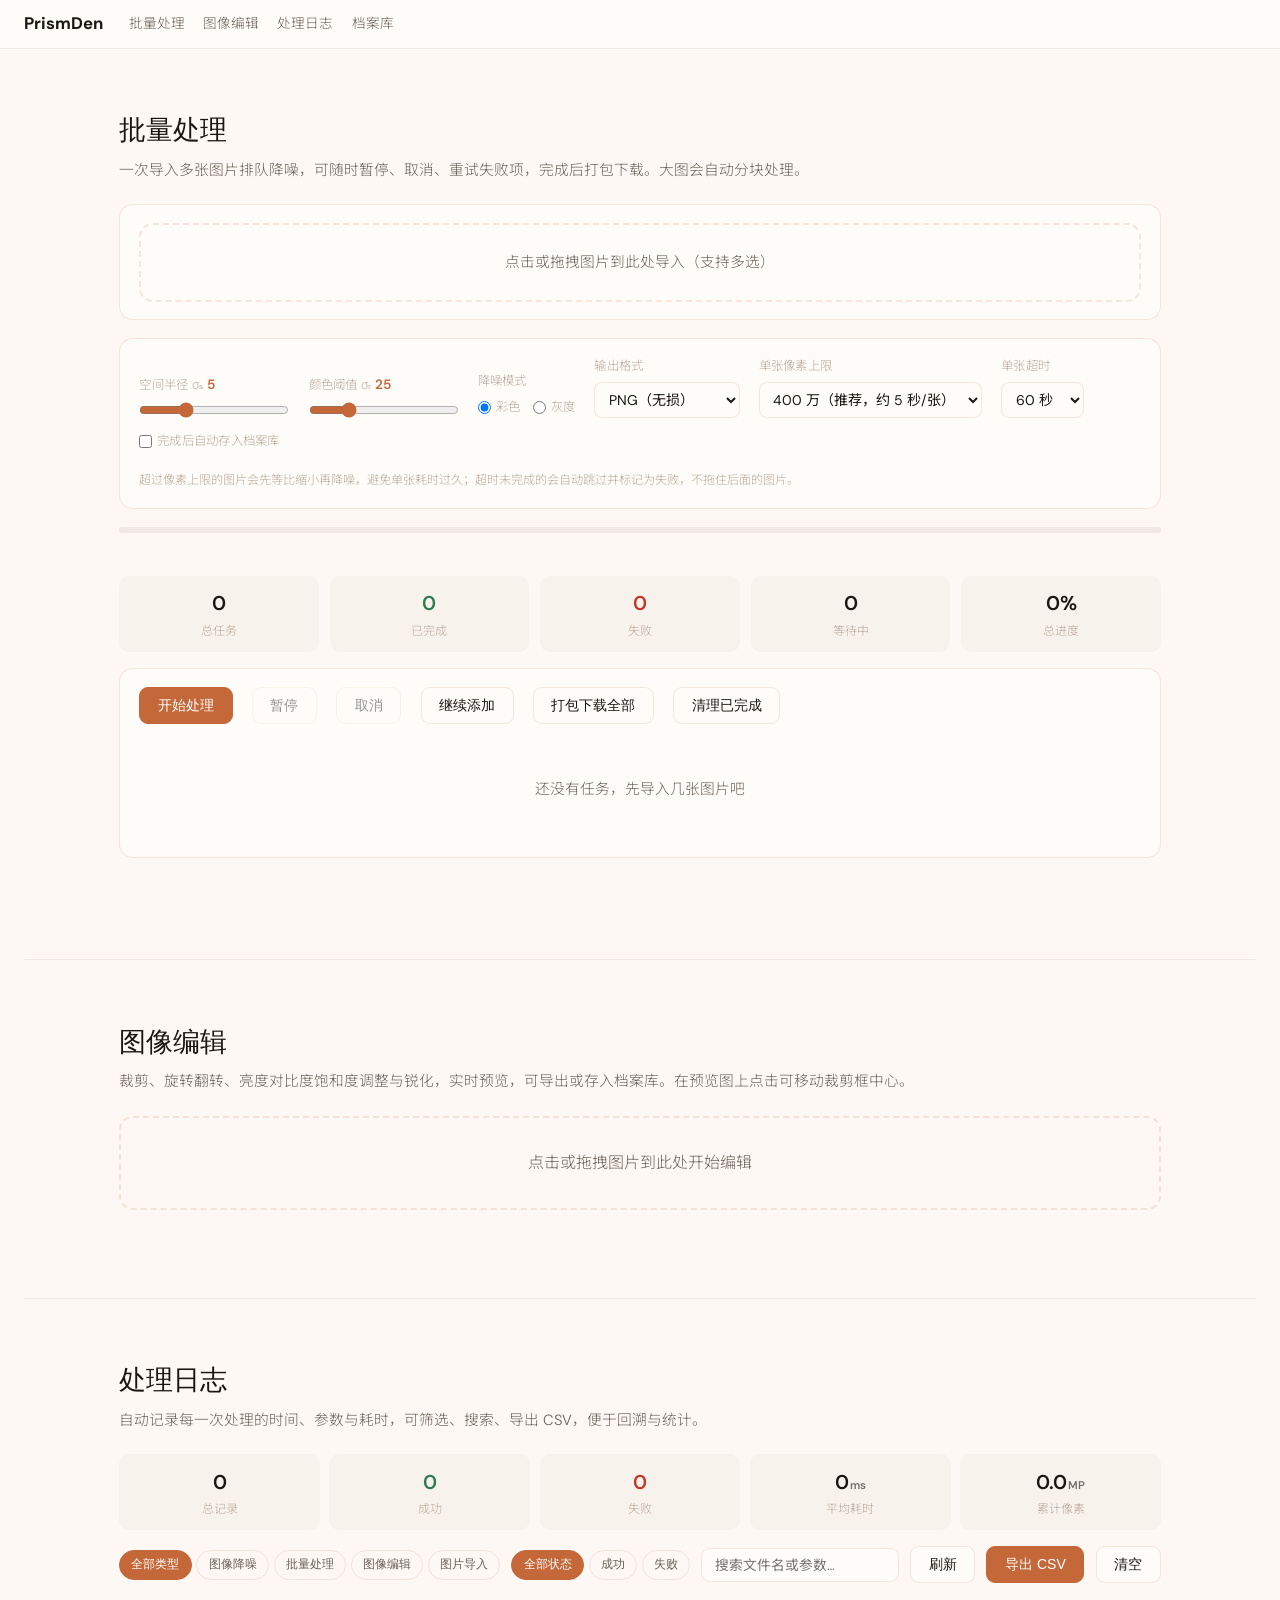
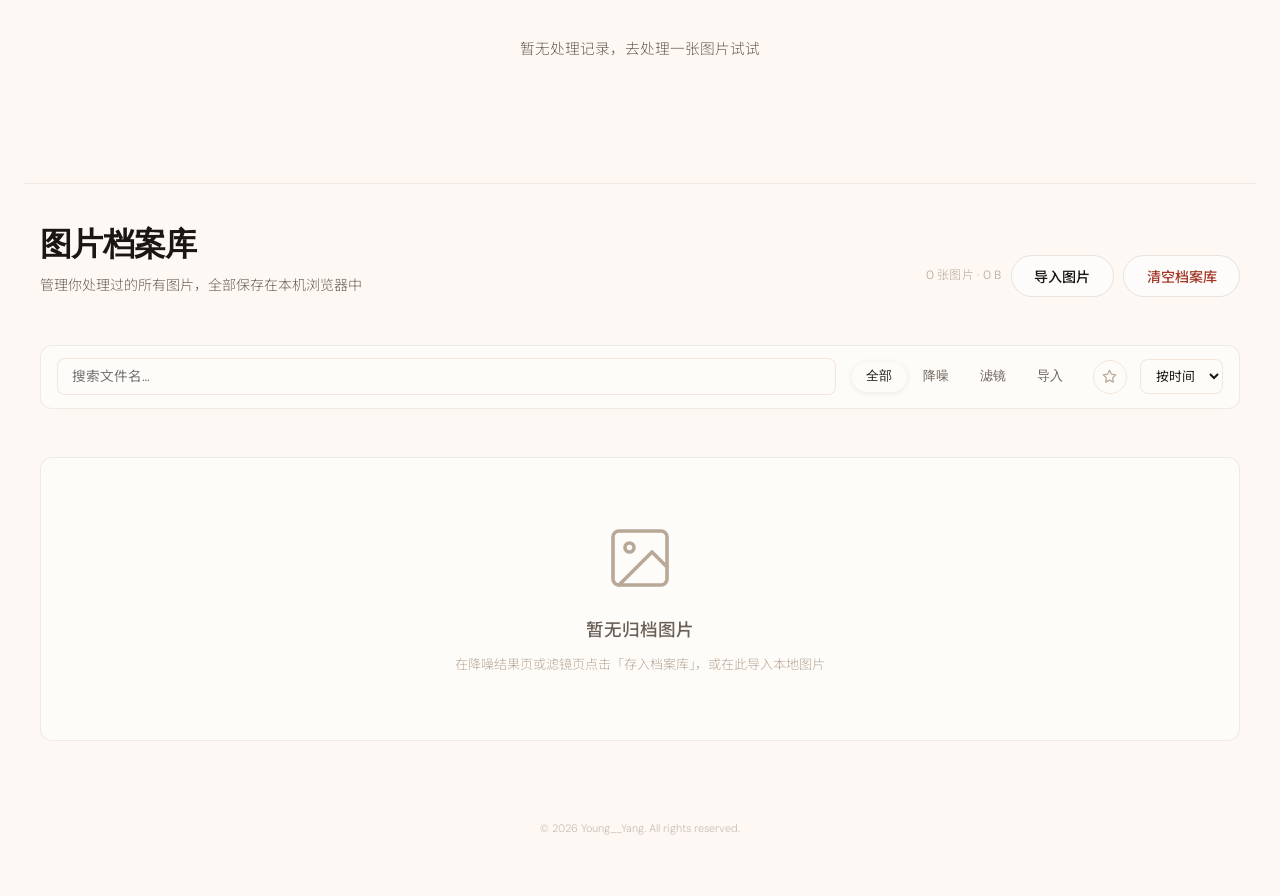
==== commit 4e2d9d2c: "refactor: 删除单图降噪与结果页（批量处理已涵盖），清除全部装饰动效，摘掉未使用的 exif.js" ====
--- a/index.html
+++ b/index.html
@@ -1,6 +1,6 @@
 <!--
   PrismDen 棱镜降噪图像处理系统 V1.0
-  单页主文档：集成图像降噪、结果输出、批量处理、图像编辑、处理日志、图片档案库六大功能区
+  单页主文档：集成批量降噪、图像编辑、处理日志、图片档案库四大功能区
   著作权人：Young__Yang
   完成日期：2026-09-28
   权利取得方式：原始取得  权利范围：全部权利
@@ -18,14 +18,11 @@
   <link rel="stylesheet" href="archive.css" />
   <link rel="icon" href="./002.jpg" type="image/x-icon" />
   <link href="https://fonts.googleapis.com/css2?family=Noto+Sans+SC:wght@300;400;500;700&family=DM+Sans:wght@300;400;500;700&display=swap" rel="stylesheet" />
-  <script src="exif.js"></script>
 </head>
 <body>
 <header class="topbar">
   <span class="topbar-brand">PrismDen</span>
   <nav class="topbar-nav">
-    <a href="#sec-denoise">图像降噪</a>
-    <a href="#sec-result">降噪结果</a>
     <a href="#sec-batch">批量处理</a>
     <a href="#sec-editor">图像编辑</a>
     <a href="#sec-log">处理日志</a>
@@ -34,252 +31,6 @@
 </header>
 
 <main class="page">
-<section class="sec" id="sec-denoise">
-  <main class="page-main page-main-wide">
-    <div class="upload-params-grid">
-
-      <section class="content-section upload-col">
-        <div class="panel-header">
-          <h2>导入图片</h2>
-        </div>
-
-        <div class="upload-zone glass-card bounce-card" id="uploadZone" style="animation-delay:0s;">
-          <input type="file" id="fileInput" accept=".png,.jpg,.jpeg,.raw,.bmp,.tiff,.tif,.webp" hidden />
-          <div class="upload-inner" id="uploadInner">
-            <div class="upload-icon">
-              <svg width="48" height="48" viewBox="0 0 48 48" fill="none">
-                <path d="M24 10V34M24 10L16 18M24 10L32 18" stroke="currentColor" stroke-width="2.5" stroke-linecap="round" stroke-linejoin="round"/>
-                <path d="M10 36H38" stroke="currentColor" stroke-width="2.5" stroke-linecap="round"/>
-              </svg>
-            </div>
-            <p class="upload-hint">点击导入图片</p>
-            <p class="upload-format">支持 PNG · JPG · JPEG · RAW · BMP · TIFF · WebP</p>
-          </div>
-        </div>
-
-        <div class="preview-block" id="previewBlock">
-          <img id="previewImg" class="preview-img hidden" alt="预览图" />
-          <canvas id="inputCanvas" class="img-canvas hidden"></canvas>
-          <div class="img-actions hidden" id="imgActions">
-            <button class="img-action-btn change" onclick="changeImage()">
-              <svg width="14" height="14" viewBox="0 0 16 16" fill="none">
-                <path d="M13 2H3L2 5V14H14V5L13 2Z" stroke="currentColor" stroke-width="1.2" stroke-linejoin="round"/>
-                <path d="M8 12V6M8 6L5 9M8 6L11 9" stroke="currentColor" stroke-width="1.2" stroke-linecap="round" stroke-linejoin="round"/>
-              </svg>
-              <span>更换照片</span>
-            </button>
-            <button class="img-action-btn remove" onclick="removeImage()">
-              <svg width="14" height="14" viewBox="0 0 16 16" fill="none">
-                <path d="M5 2L2 5V14H14V5L11 2H5Z" stroke="currentColor" stroke-width="1.2" stroke-linejoin="round"/>
-                <path d="M6 7L10 11M10 7L6 11" stroke="currentColor" stroke-width="1.2" stroke-linecap="round" stroke-linejoin="round"/>
-              </svg>
-              <span>移除照片</span>
-            </button>
-          </div>
-          <div class="img-meta hidden" id="imgMeta">
-            <div class="meta-row"><span class="meta-key"><span>文件名</span></span><span class="meta-val" id="metaName">--</span></div>
-            <div class="meta-row"><span class="meta-key"><span>格式</span></span><span class="meta-val" id="metaFormat">--</span></div>
-            <div class="meta-row"><span class="meta-key"><span>大小</span></span><span class="meta-val" id="metaBytes">--</span></div>
-            <div class="meta-divider"></div>
-            <div class="meta-sub">相机参数</div>
-            <div class="meta-row meta-exif-row"><span class="meta-key"><span>相机制造商</span></span><span class="meta-val" id="metaMake">--</span></div>
-            <div class="meta-row meta-exif-row"><span class="meta-key"><span>相机型号</span></span><span class="meta-val" id="metaModel">--</span></div>
-            <div class="meta-row meta-exif-row"><span class="meta-key"><span>光圈</span></span><span class="meta-val" id="metaAperture">--</span></div>
-            <div class="meta-row meta-exif-row"><span class="meta-key"><span>快门</span></span><span class="meta-val" id="metaShutter">--</span></div>
-            <div class="meta-row meta-exif-row"><span class="meta-key"><span>ISO</span></span><span class="meta-val" id="metaISO">--</span></div>
-            <div class="meta-row meta-exif-row"><span class="meta-key"><span>焦距</span></span><span class="meta-val" id="metaFocal">--</span></div>
-          </div>
-        </div>
-
-      </section>
-
-      <section class="content-section params-col">
-        <div class="panel-header" style="flex-wrap:wrap;">
-          <h2>降噪参数</h2>
-        </div>
-
-        <div class="param-controls glass-card bounce-card" style="animation-delay:1.2s;">
-          <div class="param-group">
-            <label class="param-label">
-              <span>空间半径</span>
-              <span>σₛ = <em id="sigmaS_val">5</em></span>
-            </label>
-            <input type="range" class="slider" id="sigmaS" min="1" max="15" value="5"
-              oninput="document.getElementById('sigmaS_val').textContent=this.value" />
-            <div class="param-scale"><span>1 &mdash; 轻微</span><span>15 &mdash; 强力</span></div>
-          </div>
-
-          <div class="param-group">
-            <label class="param-label">
-              <span>颜色阈值</span>
-              <span>σᵣ = <em id="sigmaR_val">25</em></span>
-            </label>
-            <input type="range" class="slider" id="sigmaR" min="1" max="100" value="25"
-              oninput="document.getElementById('sigmaR_val').textContent=this.value" />
-            <div class="param-scale"><span>1 &mdash; 保边</span><span>100 &mdash; 平滑</span></div>
-          </div>
-
-          <div class="param-group">
-            <label class="param-label"><span>降噪模式</span></label>
-            <div class="mode-tabs" id="modeTabs">
-              <button class="mode-tab active" data-mode="bilateral" onclick="selectMode(this)"><span>彩色双边</span></button>
-              <button class="mode-tab" data-mode="grayscale" onclick="selectMode(this)"><span>灰度 Y 通道</span></button>
-              <div class="mode-pill" id="modePill"></div>
-            </div>
-          </div>
-
-          <button class="btn btn-primary btn-process" id="processBtn" onclick="processImage()" disabled>
-            <span class="btn-text">开始图像降噪</span>
-            <div class="btn-spinner hidden" id="btnSpinner"></div>
-          </button>
-
-          <div class="progress-wrap hidden" id="progressWrap">
-            <div class="progress-bar" id="progressBar" style="width:0%"></div>
-            <span class="progress-text" id="progressText">处理中...</span>
-          </div>
-
-          <div class="timing hidden" id="timingBlock">
-            <span class="timing-label"><span>处理耗时</span></span>
-            <span class="timing-val" id="timingVal">-- ms</span>
-          </div>
-        </div>
-      </section>
-
-    </div>
-  </main>
-</section>
-
-<section class="sec" id="sec-result">
-  <main class="page-main" id="mainContent">
-
-    <div class="empty-state glass-card" id="emptyState">
-      <h3>暂无处理结果</h3>
-      <p>请先前往上传处理页面导入图片并进行降噪处理</p>
-      <button class="goto-upload-btn" onclick="location.hash='#sec-denoise'"><span>去上传图片</span></button>
-    </div>
-
-    <div id="resultContent" class="hidden">
-
-      <div class="result-info-bar glass-card bounce-card" id="resultInfoBar" style="animation-delay:0s;">
-        <div class="info-item">
-          <span class="info-label"><span>处理耗时</span></span>
-          <span class="info-val" id="resultTiming">--</span>
-        </div>
-        <div class="info-divider"></div>
-        <div class="info-item">
-            <span class="info-label">σₛ <span>空间半径</span></span>
-            <span class="info-val" id="resultSigmaS">--</span>
-          </div>
-          <div class="info-divider"></div>
-          <div class="info-item">
-            <span class="info-label">σᵣ <span>颜色阈值</span></span>
-          <span class="info-val" id="resultSigmaR">--</span>
-        </div>
-        <div class="info-divider"></div>
-        <div class="info-item">
-          <span class="info-label"><span>降噪模式</span></span>
-          <span class="info-val" id="resultMode">--</span>
-        </div>
-      </div>
-
-      <div class="result-grid">
-
-        <div class="result-left-col">
-
-          <section class="content-section">
-            <div class="panel-header">
-              <h2>降噪结果</h2>
-            </div>
-            <div class="result-canvas-wrap glass-card bounce-card" style="animation-delay:0.5s;">
-              <canvas id="resultCanvas" class="img-canvas-full"></canvas>
-            </div>
-
-          </section>
-
-          <section class="content-section" style="margin-top:2rem;">
-
-            <div class="save-block glass-card bounce-card" id="saveBlock" style="animation-delay:1.0s;">
-              <div class="save-format-row">
-                <span class="save-label">保存格式</span>
-                <div class="save-format-tabs" id="saveFormatTabs">
-                  <button class="save-fmt-btn active" data-fmt="png" onmouseenter="selectSaveFormat(this)"><span>PNG</span></button>
-                  <button class="save-fmt-btn" data-fmt="jpeg" onmouseenter="selectSaveFormat(this)"><span>JPEG</span></button>
-                  <button class="save-fmt-btn" data-fmt="webp" onmouseenter="selectSaveFormat(this)"><span>WebP</span></button>
-                  <div class="save-format-pill"></div>
-                </div>
-              </div>
-              <div id="qualityRow" style="display:none; flex-direction:column; gap:8px;">
-                <label class="param-label"><span>压缩质量</span> <em id="qualityVal">92</em>%</label>
-                <input type="range" class="slider" id="qualitySlider" min="60" max="100" value="92"
-                  oninput="document.getElementById('qualityVal').textContent=this.value" />
-              </div>
-              <div class="save-actions" id="saveActions">
-                <button class="save-action-btn" data-action="save" onmouseenter="selectSaveAction(this)"><span>保存图片</span></button>
-                <button class="save-action-btn" data-action="new" onmouseenter="selectSaveAction(this)"><span>处理新图片</span></button>
-                <div class="save-action-pill"></div>
-              </div>
-              <button class="save-confirm-btn" id="saveConfirmBtn" onclick="executeSaveAction()"><span>确定</span></button>
-              <button class="btn btn-ghost archive-save-btn" id="archiveResultBtn" onclick="archiveCurrentResult()"><span>存入档案库</span></button>
-            </div>
-          </section>
-        </div>
-
-        <section class="content-section result-right-col">
-          <div class="panel-header">
-            <h2><span>照片信息</span></h2>
-          </div>
-          <div class="photo-info glass-card bounce-card" id="photoInfoBlock" style="animation-delay:0.8s;">
-
-            <div class="info-sub-header">相机参数</div>
-            <div class="info-row">
-              <span class="info-key"><span>相机制造商</span></span>
-              <span class="info-val" id="infoMake">--</span>
-            </div>
-            <div class="info-row">
-              <span class="info-key"><span>相机型号</span></span>
-              <span class="info-val" id="infoModel">--</span>
-            </div>
-            <div class="info-row">
-              <span class="info-key"><span>光圈</span></span>
-              <span class="info-val" id="infoAperture">--</span>
-            </div>
-            <div class="info-row">
-              <span class="info-key"><span>快门</span></span>
-              <span class="info-val" id="infoShutter">--</span>
-            </div>
-            <div class="info-row">
-              <span class="info-key"><span>ISO</span></span>
-              <span class="info-val" id="infoISO">--</span>
-            </div>
-            <div class="info-row">
-              <span class="info-key"><span>焦距</span></span>
-              <span class="info-val" id="infoFocal">--</span>
-            </div>
-            <div class="info-divider-row"></div>
-
-            <div class="info-sub-header"><span>文件信息</span></div>
-            <div class="info-row">
-              <span class="info-key">文件大小</span>
-              <span class="info-val" id="infoFileSize">--</span>
-            </div>
-            <div class="info-row">
-              <span class="info-key">文件格式</span>
-              <span class="info-val" id="infoFormat">--</span>
-            </div>
-            <div class="info-row">
-              <span class="info-key"><span>颜色空间</span></span>
-              <span class="info-val" id="infoColorSpace">--</span>
-            </div>
-          </div>
-        </section>
-
-      </div>
-
-    </div>
-
-  </main>
-</section>
-
 <section class="sec" id="sec-batch">
   <main class="mod-main">
     <h2 class="mod-title">批量处理</h2>
@@ -595,19 +346,6 @@
   <div class="toast hidden" id="toast"></div>
 </div>
 
-<div class="compare-overlay hidden" id="compareOverlay">
-  <div class="compare-container" id="compareContainer">
-    <canvas id="compareOriginal" class="compare-canvas"></canvas>
-    <div class="compare-result-wrap" id="compareResultWrap">
-      <canvas id="compareResult" class="compare-canvas"></canvas>
-    </div>
-    <div class="compare-divider" id="compareDivider"></div>
-    <span class="compare-badge badge-left"><span>原图</span></span>
-    <span class="compare-badge badge-right"><span>降噪后</span></span>
-    <button class="compare-close" onclick="closeCompare()">&times;</button>
-  </div>
-</div>
-
 <script src="main.js"></script>
 <script src="history.js"></script>
 <script src="batch.js"></script>
--- a/style.css
+++ b/style.css
@@ -1,129 +1,17 @@
 /*
  * PrismDen 棱镜降噪图像处理系统 V1.0
- * 全局样式表：色彩变量体系、单页版式、控件与动画样式
+ * 全局样式表：色彩变量体系、单页版式、通用按钮与提示条
  * 著作权人：Young__Yang
  * 完成日期：2026-09-28
  * 权利取得方式：原始取得  权利范围：全部权利
  */
+
 *,
 *::before,
 *::after {
   margin: 0;
   padding: 0;
   box-sizing: border-box;
-}
-
-html {
-  scroll-behavior: smooth;
-}
-
-body {
-  background: var(--cream);
-  color: var(--ink);
-  font-family: 'Noto Sans SC', 'DM Sans', system-ui, sans-serif;
-  min-height: 100vh;
-}
-
-/* 顶部锚点导航条 */
-.topbar {
-  position: sticky;
-  top: 0;
-  z-index: 50;
-  display: flex;
-  align-items: center;
-  gap: 1.6rem;
-  flex-wrap: wrap;
-  padding: 0.65rem 1.5rem;
-  background: var(--warm-white);
-  border-bottom: 1px solid rgba(184, 168, 152, 0.22);
-}
-
-.topbar-brand {
-  font-weight: 700;
-  font-size: 1.05rem;
-  letter-spacing: 0.02em;
-  color: var(--ink);
-  white-space: nowrap;
-}
-
-.topbar-nav {
-  display: flex;
-  gap: 1.15rem;
-  flex-wrap: wrap;
-}
-
-.topbar-nav a {
-  color: var(--ink-faded);
-  text-decoration: none;
-  font-size: 0.85rem;
-  transition: color 0.2s;
-}
-
-.topbar-nav a:hover {
-  color: var(--orange);
-}
-
-/* 单页主体：各功能区纵向堆叠 */
-.page {
-  max-width: 1300px;
-  margin: 0 auto;
-  padding: 0 1.5rem;
-}
-
-.sec {
-  padding: 2.2rem 0;
-  border-bottom: 1px solid rgba(184, 168, 152, 0.18);
-}
-
-.sec:last-child {
-  border-bottom: none;
-}
-
-.page-main {
-  position: relative;
-  width: 100%;
-  max-width: 1300px;
-  margin: 0 auto;
-  display: flex;
-  flex-direction: column;
-  gap: 1.5rem;
-}
-
-.site-footer {
-  text-align: center;
-  font-size: 0.68rem;
-  font-weight: 300;
-  color: rgba(140, 120, 100, 0.45);
-  padding: 1.2rem 1rem;
-}
-
-@media (max-width: 768px) {
-  .topbar {
-    gap: 0.8rem;
-    padding: 0.6rem 1rem;
-  }
-
-  .topbar-nav {
-    gap: 0.85rem;
-  }
-
-  .topbar-nav a {
-    font-size: 0.78rem;
-  }
-
-  .page {
-    padding: 0 0.8rem;
-  }
-}
-
-
-input,
-textarea,
-select {
-  -webkit-user-select: text;
-  -moz-user-select: text;
-  user-select: text;
-  -webkit-touch-callout: default;
 }
 
 :root {
@@ -138,1328 +26,152 @@
   --orange: #C4683A;
   --orange-light: #D4825A;
   --orange-dark: #A04D28;
-  --orange-ghost: rgba(196, 104, 58, 0.06);
   --orange-border: rgba(196, 104, 58, 0.15);
 
-  --font-display: 'Cormorant Garamond', 'Noto Serif SC', 'Georgia', serif;
-  --font-body: 'DM Sans', 'Noto Sans SC', 'Hiragino Sans', sans-serif;
+  --font-display: 'Cormorant Garamond', 'Noto Serif SC', Georgia, serif;
+  --font-body: 'DM Sans', 'Noto Sans SC', system-ui, sans-serif;
 
   --radius-sm: 8px;
   --radius: 12px;
   --radius-lg: 20px;
-  --radius-xl: 24px;
 
   --shadow-sm: 0 1px 3px rgba(26, 22, 18, 0.06);
   --shadow-md: 0 4px 16px rgba(26, 22, 18, 0.08);
-  --shadow-lg: 0 8px 32px rgba(26, 22, 18, 0.12);
-
-  --transition: 0.3s cubic-bezier(0.16, 1, 0.3, 1);
 }
 
 html {
   scroll-behavior: smooth;
-  -webkit-text-size-adjust: 100%;
-  -ms-text-size-adjust: 100%;
-  text-size-adjust: 100%;
   overflow-x: hidden;
 }
 
 body {
   font-family: var(--font-body);
-  background: var(--warm-white);
+  background: var(--cream);
   color: var(--ink);
   line-height: 1.6;
   font-weight: 300;
-  -webkit-font-smoothing: antialiased;
-  -moz-osx-font-smoothing: grayscale;
+  min-height: 100vh;
   overflow-x: hidden;
   padding-bottom: 2.5rem;
-
-  touch-action: manipulation;
-  -webkit-tap-highlight-color: transparent;
-  -webkit-overflow-scrolling: touch;
-  overscroll-behavior-y: contain;
-}
-@keyframes themeSweepDown {
-  from {
-    clip-path: inset(0 0 100% 0);
-  }
-  to {
-    clip-path: inset(0 0 0 0);
-  }
-}
-
-@keyframes bgFloat1 {
-  0%,
-  100% {
-    transform: translate(0, 0) rotate(0deg);
-  }
-  33% {
-    transform: translate(-30px, 20px) rotate(1deg);
-  }
-  66% {
-    transform: translate(20px, -15px) rotate(-0.5deg);
-  }
-}
-
-@keyframes bgFloat2 {
-  0%,
-  100% {
-    transform: translate(0, 0) rotate(0deg);
-  }
-  50% {
-    transform: translate(25px, -20px) rotate(-1deg);
-  }
-}
-
-@keyframes bgFloat3 {
-  0%,
-  100% {
-    transform: translate(0, 0) scale(1);
-  }
-  50% {
-    transform: translate(-20px, 15px) scale(1.1);
-  }
-}
-
-@keyframes navPageIn {
-  from {
-    opacity: 0;
-    transform: translateX(-12px);
-  }
-  to {
-    opacity: 1;
-    transform: translateX(0);
-  }
-}
-
-#page-filter {
-  overflow: hidden !important;
-}
-#page-ticket {
-  overflow-y: auto !important;
-  -webkit-overflow-scrolling: touch;
-}
-
-#page-home {
-  overflow: hidden !important;
-}
-@keyframes slideInFromRight {
-  from {
-    transform: translateX(100%);
-    opacity: 0;
-  }
-  to {
-    transform: translateX(0);
-    opacity: 1;
-  }
-}
-@keyframes slideInFromLeft {
-  from {
-    transform: translateX(-100%);
-    opacity: 0;
-  }
-  to {
-    transform: translateX(0);
-    opacity: 1;
-  }
-}
-@keyframes slideOutToLeft {
-  from {
-    transform: translateX(0);
-    opacity: 1;
-  }
-  to {
-    transform: translateX(-100%);
-    opacity: 0;
-  }
-}
-@keyframes slideOutToRight {
-  from {
-    transform: translateX(0);
-    opacity: 1;
-  }
-  to {
-    transform: translateX(100%);
-    opacity: 0;
-  }
-}
-
-@keyframes pulse-dot {
-  0%,
-  100% {
-    opacity: 1;
-  }
-  50% {
-    opacity: 0.5;
-  }
-}
-
-@keyframes heroDrift {
-  0%,
-  100% {
-    transform: translate(0, 0) rotate(0deg);
-  }
-  33% {
-    transform: translate(1%, -0.5%) rotate(0.2deg);
-  }
-  66% {
-    transform: translate(-0.5%, 1%) rotate(-0.1deg);
-  }
-}
-
-@keyframes labelReveal {
-  0% {
-    opacity: 0;
-    letter-spacing: 0.8em;
-    transform: translateY(8px);
-  }
-  60% {
-    opacity: 1;
-  }
-  100% {
-    opacity: 1;
-    letter-spacing: 0.35em;
-    transform: translateY(0);
-  }
-}
-
-@keyframes wordSlideUp {
-  to {
-    opacity: 1;
-    transform: translateY(0);
-  }
-}
-
-@keyframes fadeSlideUp {
-  from {
-    opacity: 0;
-    transform: translateY(16px);
-  }
-  to {
-    opacity: 1;
-    transform: translateY(0);
-  }
-}
-
-@keyframes bounce {
-  0%,
-  100% {
-    transform: translateY(0);
-  }
-  50% {
-    transform: translateY(7px);
-  }
-}
-
-.btn-hero {
-  padding: 1rem 2.5rem;
+}
+
+input,
+textarea,
+select {
+  font-family: inherit;
+  user-select: text;
+}
+
+/* 顶部锚点导航条 */
+.topbar {
+  position: sticky;
+  top: 0;
+  z-index: 50;
+  display: flex;
+  align-items: center;
+  gap: 1.6rem;
+  flex-wrap: wrap;
+  padding: 0.65rem 1.5rem;
+  background: var(--warm-white);
+  border-bottom: 1px solid rgba(184, 168, 152, 0.22);
+}
+
+.topbar-brand {
+  font-weight: 700;
   font-size: 1.05rem;
-  font-weight: 600;
-  letter-spacing: 0.02em;
-  backdrop-filter: blur(16px);
-  -webkit-backdrop-filter: blur(16px);
+  color: var(--ink);
   white-space: nowrap;
+}
+
+.topbar-nav {
+  display: flex;
+  gap: 1.15rem;
+  flex-wrap: wrap;
+}
+
+.topbar-nav a {
+  color: var(--ink-faded);
+  text-decoration: none;
+  font-size: 0.85rem;
+}
+
+.topbar-nav a:hover {
   color: var(--orange);
 }
 
-.btn-hero-action {
-  padding: 1rem 2.5rem;
-  font-size: 1.05rem;
+/* 单页主体：各功能区纵向堆叠 */
+.page {
+  max-width: 1300px;
+  margin: 0 auto;
+  padding: 0 1.5rem;
+}
+
+.sec {
+  padding: 2.2rem 0;
+  border-bottom: 1px solid rgba(184, 168, 152, 0.18);
+}
+
+.sec:last-child {
+  border-bottom: none;
+}
+
+.page-main {
+  width: 100%;
+  margin: 0 auto;
+  display: flex;
+  flex-direction: column;
+  gap: 1.5rem;
+}
+
+.glass-card {
+  background: var(--warm-white);
+  border: 1px solid rgba(184, 168, 152, 0.22);
+  border-radius: var(--radius);
+}
+
+.site-footer {
+  text-align: center;
+  font-size: 0.68rem;
+  color: rgba(140, 120, 100, 0.45);
+  padding: 1.2rem 1rem;
+}
+
+/* 通用按钮 */
+.btn {
+  padding: 0.6rem 1.4rem;
+  border: 1px solid rgba(184, 168, 152, 0.3);
+  border-radius: 100px;
+  background: #fff;
+  color: var(--ink);
+  font-size: 0.88rem;
   font-weight: 500;
-  border-radius: 100px;
+  font-family: inherit;
   cursor: pointer;
   display: inline-flex;
   align-items: center;
-  justify-content: center;
-  backdrop-filter: blur(16px);
-  -webkit-backdrop-filter: blur(16px);
-  border: 1px solid rgba(196, 104, 58, 0.32);
-  transition: all var(--transition);
-  box-shadow: 0 2px 14px rgba(196, 104, 58, 0.14),
-    inset 0 1px 0 rgba(255, 255, 255, 0.55);
-  background: rgba(196, 104, 58, 0.16);
-  color: var(--orange-dark);
-  white-space: nowrap;
-  letter-spacing: 0.02em;
-}
-.btn-hero-action:hover {
-  background: rgba(196, 104, 58, 0.28);
-  border-color: rgba(196, 104, 58, 0.48);
-  color: var(--orange-dark);
-  box-shadow: 0 4px 22px rgba(196, 104, 58, 0.24),
-    inset 0 1px 0 rgba(255, 255, 255, 0.65);
-}
-
-.btn-hero-filter {
-  padding: 1rem 2.5rem;
-  font-size: 1.05rem;
-  font-weight: 500;
-  border-radius: 100px;
-  cursor: pointer;
-  display: inline-flex;
-  align-items: center;
-  justify-content: center;
-  backdrop-filter: blur(16px);
-  -webkit-backdrop-filter: blur(16px);
-  border: 1px solid rgba(196, 104, 58, 0.32);
-  transition: all var(--transition);
-  box-shadow: 0 2px 14px rgba(196, 104, 58, 0.14),
-    inset 0 1px 0 rgba(255, 255, 255, 0.55);
-  background: rgba(196, 104, 58, 0.16);
-  color: var(--orange-dark);
-  white-space: nowrap;
-  letter-spacing: 0.02em;
-}
-.btn-hero-filter:hover {
-  background: rgba(196, 104, 58, 0.28);
-  border-color: rgba(196, 104, 58, 0.48);
-  color: var(--orange-dark);
-  box-shadow: 0 4px 22px rgba(196, 104, 58, 0.24),
-    inset 0 1px 0 rgba(255, 255, 255, 0.65);
+  gap: 0.4rem;
+}
+
+.btn:hover {
+  border-color: rgba(184, 168, 152, 0.55);
 }
 
 .btn-ghost {
-  padding: 1rem 2.5rem;
-  font-size: 1.05rem;
-  font-weight: 500;
-  background: rgba(255, 255, 255, 0.25);
-  backdrop-filter: blur(14px);
-  -webkit-backdrop-filter: blur(14px);
-  border: 1px solid rgba(184, 168, 152, 0.25);
-  color: var(--ink-faded);
-  border-radius: 100px;
-  cursor: pointer;
-  transition: all var(--transition);
-  box-shadow: inset 0 1px 0 rgba(255, 255, 255, 0.5);
-  display: inline-flex;
-  align-items: center;
-  justify-content: center;
-}
-.btn-ghost:hover {
-  background: rgba(255, 255, 255, 0.5);
-  border-color: rgba(184, 168, 152, 0.4);
-  color: var(--ink);
-  box-shadow: 0 2px 12px rgba(26, 22, 18, 0.08),
-    inset 0 1px 0 rgba(255, 255, 255, 0.7);
-}
-
-.ds-badges-row {
-  display: flex;
-  flex-wrap: wrap;
-  gap: 6px;
-  margin-top: auto;
-}
-
-.cta-block {
-  text-align: center;
-}
-
-.btn-lg {
-  padding: 1rem 2.8rem;
-  font-size: 1rem;
-  font-weight: 600;
-  backdrop-filter: blur(16px);
-  -webkit-backdrop-filter: blur(16px);
-}
-
-body.page-inner {
-  min-height: 100vh;
-}
-
-.upload-params-grid {
-  display: grid;
-  grid-template-columns: 1fr 1fr;
-  gap: 2.5rem;
-  align-items: start;
-}
-
-.upload-col,
-.params-col {
-  min-width: 0;
-}
-
-.main-content {
-  position: relative;
-  z-index: 1;
-  max-width: 900px;
-  margin: 0 auto;
-  padding: 3rem 2rem 6rem;
-  display: flex;
-  flex-direction: column;
-  gap: 3rem;
-}
-
-.content-section {
-  animation: fadeSlideUp 0.6s ease-out forwards;
-}
-
-.panel-header {
-  display: flex;
-  align-items: center;
-  gap: 0.8rem;
-  margin-bottom: 1.2rem;
-  padding-bottom: 0.8rem;
-  border-bottom: 1px solid rgba(184, 168, 152, 0.2);
-}
-
-.panel-num {
-  font-family: monospace;
-  font-size: 0.72rem;
-  font-weight: 700;
-  color: var(--orange);
-  background: var(--orange-ghost);
-  border: 1px solid var(--orange-border);
-  border-radius: 6px;
-  padding: 2px 8px;
-  letter-spacing: 0.05em;
-}
-
-.panel-header h2 {
-  font-family: var(--font-display);
-  font-size: 2rem;
-  font-weight: 300;
-  color: var(--ink);
-  letter-spacing: -0.01em;
-}
-
-.upload-zone {
-  min-height: 220px;
-  display: flex;
-  align-items: center;
-  justify-content: center;
-  cursor: pointer;
-  border-style: dashed;
-  border-width: 2px;
-  transition: all var(--transition);
-}
-
-.upload-zone:hover,
-.upload-zone.drag-over {
+  background: rgba(255, 255, 255, 0.6);
+}
+
+.btn-primary {
+  background: var(--orange);
   border-color: var(--orange);
-  background: var(--orange-ghost);
-}
-.upload-zone.drag-over {
-  transform: scale(1.01);
-}
-
-.upload-inner {
-  display: flex;
-  flex-direction: column;
-  align-items: center;
-  gap: 12px;
-  padding: 24px;
-  width: 100%;
-  text-align: center;
-  cursor: pointer;
-}
-
-.upload-icon {
-  color: var(--stone);
-  transition: color var(--transition), transform var(--transition);
-}
-.upload-zone:hover .upload-icon {
-  color: var(--orange);
-  transform: translateY(-3px);
-}
-
-.upload-hint {
-  font-size: 1.1rem;
-  font-weight: 500;
-  color: var(--ink);
-}
-
-.upload-format {
-  font-size: 0.75rem;
-  color: var(--stone);
-  letter-spacing: 0.05em;
-}
-
-.preview-block {
-  margin-top: 1rem;
-}
-
-.preview-img {
-  width: 100%;
-  height: auto;
-  display: block;
-  border-radius: var(--radius);
-  background: rgba(184, 168, 152, 0.08);
-  border: 1px solid rgba(184, 168, 152, 0.15);
-}
-
-.img-canvas {
-  width: 100%;
-  border-radius: var(--radius);
-  display: block;
-  object-fit: contain;
-  max-height: 80vh;
-  background: rgba(184, 168, 152, 0.08);
-  border: 1px solid rgba(184, 168, 152, 0.15);
-}
-
-.img-actions {
-  display: flex;
-  gap: 10px;
-  margin-top: 0.8rem;
-}
-
-.img-action-btn {
-  flex: 1;
-  padding: 11px 16px;
-  border-radius: 100px;
-  font-size: 0.92rem;
-  font-weight: 500;
-  cursor: pointer;
-  display: flex;
-  align-items: center;
-  justify-content: center;
-  gap: 6px;
-  transition: all var(--transition);
-  background: rgba(255, 255, 255, 0.3);
-  backdrop-filter: blur(12px);
-  -webkit-backdrop-filter: blur(12px);
-  border: 1px solid rgba(184, 168, 152, 0.2);
-  color: var(--ink-faded);
-  box-shadow: inset 0 1px 0 rgba(255, 255, 255, 0.45);
-}
-.img-action-btn.change {
-  border-color: rgba(196, 104, 58, 0.4);
-  color: var(--orange);
-  background: rgba(196, 104, 58, 0.08);
-  box-shadow: inset 0 1px 0 rgba(255, 255, 255, 0.4);
-}
-.img-action-btn.change:hover {
-  background: rgba(196, 104, 58, 0.3);
-  border-color: rgba(196, 104, 58, 0.5);
   color: #fff;
-  box-shadow: 0 4px 18px rgba(196, 104, 58, 0.28),
-    inset 0 1px 0 rgba(255, 255, 255, 0.4);
-}
-.img-action-btn.remove:hover {
-  border-color: rgba(197, 48, 48, 0.5);
-  color: #E53E3E;
-  background: rgba(197, 48, 48, 0.12);
-  box-shadow: 0 4px 18px rgba(197, 48, 48, 0.2),
-    inset 0 1px 0 rgba(255, 255, 255, 0.4);
-}
-
-.img-meta {
-  background: rgba(184, 168, 152, 0.08);
-  border-radius: var(--radius);
-  padding: 14px 18px;
-  display: flex;
-  flex-direction: column;
-  gap: 6px;
-  margin-top: 0.8rem;
-}
-
-.meta-exif-block {
-  background: rgba(184, 168, 152, 0.08);
-  border-radius: var(--radius);
-  padding: 12px 16px;
-  margin-top: 0.5rem;
-}
-.meta-exif-title {
-  font-size: 0.78rem;
-  font-weight: 600;
-  letter-spacing: 0.06em;
-  text-transform: uppercase;
-  opacity: 0.6;
-  margin-bottom: 6px;
-  color: var(--text-secondary);
-}
-.meta-exif-row {
-  display: flex;
-  justify-content: space-between;
-  font-size: 0.82rem;
-  padding: 3px 0;
-}
-.meta-exif-row.hidden-row {
-  display: none !important;
-}
-.meta-row {
-  display: flex;
-  justify-content: space-between;
-  align-items: center;
-}
-.meta-key {
-  color: var(--stone);
-  font-weight: 500;
-}
-.meta-val {
-  color: var(--ink);
-  font-weight: 600;
-  font-family: monospace;
-  font-size: 0.9rem;
-}
-
-.params-grid {
-  display: grid;
-  grid-template-columns: 1fr 1fr;
-  gap: 1rem;
-  margin-bottom: 1rem;
-}
-
-.param-card-title {
-  font-size: 0.82rem;
-  text-transform: uppercase;
-  letter-spacing: 0.12em;
-  color: var(--orange);
-  font-weight: 600;
-  margin-bottom: 0.6rem;
-}
-
-.algo-formula {
-  font-family: monospace;
-  font-size: 0.85rem;
-  color: var(--ink-faded);
-  line-height: 1.7;
-}
-
-.ds-badges {
-  display: flex;
-  flex-wrap: wrap;
-  gap: 6px;
-}
-
-.ds-badge {
-  padding: 5px 14px;
-  background: var(--orange-ghost);
-  border: 1px solid var(--orange-border);
-  border-radius: 100px;
-  font-size: 0.88rem;
-  font-weight: 500;
-  color: var(--orange);
-}
-
-.param-controls {
-  display: flex;
-  flex-direction: column;
-  gap: 1.2rem;
-}
-
-.param-group {
-  display: flex;
-  flex-direction: column;
-  gap: 8px;
-}
-
-.param-label {
-  font-size: 0.95rem;
-  font-weight: 500;
-  color: var(--ink-faded);
-  display: flex;
-  justify-content: space-between;
-  align-items: baseline;
-}
-.param-label em {
-  font-style: normal;
-  color: var(--orange);
-  font-weight: 700;
-  font-family: monospace;
-  font-size: 0.9rem;
-}
-
-.custom-slider {
-  position: relative;
-  width: 100%;
-  height: 36px;
-  display: flex;
-  align-items: center;
-  cursor: pointer;
-}
-
-.custom-slider-track {
-  position: relative;
-  width: 100%;
-  height: 6px;
-  background: rgba(184, 168, 152, 0.35);
-  border-radius: 3px;
-  overflow: visible;
-}
-
-.custom-slider-fill {
-  position: absolute;
-  top: 0;
-  left: 0;
-  height: 100%;
-  background: var(--orange);
-  border-radius: 3px;
-  transition: width 0.1s ease;
-}
-
-.custom-slider-thumb {
-  position: absolute;
-  top: 50%;
-  transform: translate(-50%, -50%);
-  width: 20px;
-  height: 20px;
-  border-radius: 50%;
-  background: radial-gradient(circle at 36% 34%, rgba(255, 255, 255, 0.38) 0%, rgba(196, 104, 58, 0.42) 45%, rgba(196, 104, 58, 0.22) 100%);
-  border: 1.8px solid rgba(196, 104, 58, 0.50);
-  box-shadow: 0 4px 18px rgba(196, 104, 58, 0.32),
-    0 1px 4px rgba(196, 104, 58, 0.18),
-    0 0 0 1px rgba(255, 255, 255, 0.12),
-    inset 0 2px 4px rgba(255, 255, 255, 0.32),
-    inset 0 -2px 4px rgba(196, 104, 58, 0.10);
-  backdrop-filter: blur(14px);
-  -webkit-backdrop-filter: blur(14px);
-  cursor: grab;
-  transition: width 0.32s cubic-bezier(0.34, 1.56, 0.64, 1),
-    height 0.32s cubic-bezier(0.34, 1.56, 0.64, 1),
-    background 0.25s ease,
-    box-shadow 0.25s,
-    top 0.32s cubic-bezier(0.34, 1.56, 0.64, 1),
-    transform 0.32s cubic-bezier(0.34, 1.56, 0.64, 1);
-  z-index: 2;
-  overflow: hidden;
-}
-
-.custom-slider-thumb::before {
-  content: '';
-  position: absolute;
-  top: 3px;
-  left: 28%;
-  width: 44%;
-  height: 38%;
-  border-radius: 50%;
-  background: radial-gradient(ellipse at 50% 40%, rgba(255, 255, 255, 0.55) 0%, transparent 70%);
-  pointer-events: none;
-}
-
-.custom-slider-thumb::after {
-  content: '';
-  position: absolute;
-  inset: 0;
-  border-radius: 50%;
-  background: radial-gradient(circle at 35% 35%, rgba(255, 255, 255, 0.28) 0%, transparent 60%);
-  pointer-events: none;
-}
-
-.custom-slider-thumb:hover {
-  width: 24px;
-  height: 36px;
-  background: radial-gradient(circle at 36% 34%, rgba(255, 255, 255, 0.55) 0%, rgba(196, 104, 58, 0.58) 45%, rgba(196, 104, 58, 0.35) 100%);
-  border-color: rgba(196, 104, 58, 0.68);
-  box-shadow: 0 6px 28px rgba(196, 104, 58, 0.48),
-    0 2px 10px rgba(196, 104, 58, 0.26),
-    0 0 0 2px rgba(255, 255, 255, 0.2),
-    inset 0 2px 6px rgba(255, 255, 255, 0.48),
-    inset 0 -3px 6px rgba(196, 104, 58, 0.14);
-}
-
-.custom-slider-thumb:active {
-  cursor: grabbing;
-  width: 22px;
-  height: 22px;
-  transform: translate(-50%, -50%) scale(1.15, 1.45);
-  transition: transform 0.18s cubic-bezier(0.34, 1.56, 0.64, 1),
-    width 0.18s ease, height 0.18s ease,
-    background 0.25s ease, box-shadow 0.25s;
-}
-
-.custom-slider.dragging .custom-slider-thumb {
-  width: 22px;
-  height: 22px;
-  transform: translate(-50%, -50%) scale(1.2, 1.55);
-  transition: transform 0.2s cubic-bezier(0.34, 1.56, 0.64, 1),
-    background 0.3s ease, box-shadow 0.3s;
-  background: radial-gradient(circle at 36% 34%, rgba(255, 255, 255, 0.60) 0%, rgba(196, 104, 58, 0.62) 45%, rgba(196, 104, 58, 0.38) 100%);
-  border-color: rgba(196, 104, 58, 0.75);
-  box-shadow: 0 8px 32px rgba(196, 104, 58, 0.55),
-    0 3px 12px rgba(196, 104, 58, 0.30),
-    0 0 0 2px rgba(255, 255, 255, 0.25),
-    inset 0 2px 7px rgba(255, 255, 255, 0.55),
-    inset 0 -3px 7px rgba(196, 104, 58, 0.16);
-}
-
-.param-scale {
-  display: flex;
-  justify-content: space-between;
-  font-size: 0.82rem;
-  color: var(--stone);
-  font-family: monospace;
-}
-
-.mode-tabs {
-  position: relative;
-  display: flex;
-  align-items: center;
-  gap: 0.25rem;
-  background: rgba(255, 255, 255, 0.08);
-  backdrop-filter: blur(12px);
-  -webkit-backdrop-filter: blur(12px);
-  border: 1px solid rgba(184, 168, 152, 0.18);
-  border-radius: 100px;
-  padding: 4px 6px;
-}
-
-.mode-tab {
-  position: relative;
-  z-index: 1;
-  flex: 1;
-  padding: 8px 18px;
-  font-size: 0.92rem;
-  font-weight: 500;
-  color: var(--stone);
-  cursor: pointer;
-  border: none;
-  border-radius: 100px;
-  background: transparent;
-  transition: color 0.3s;
-  user-select: none;
-  white-space: nowrap;
-  text-align: center;
-}
-.mode-tab.active {
-  color: var(--orange-dark);
-}
-
-.mode-pill {
-  position: absolute;
-  top: 4px;
-  bottom: 4px;
-  background: linear-gradient(135deg, rgba(196, 104, 58, 0.26), rgba(196, 104, 58, 0.12));
-  border: 1px solid rgba(196, 104, 58, 0.38);
-  border-radius: 100px;
-  transition: left 0.35s cubic-bezier(0.34, 1.56, 0.64, 1),
-    width 0.35s cubic-bezier(0.34, 1.56, 0.64, 1),
-    transform 0.28s cubic-bezier(0.34, 1.56, 0.64, 1),
-    background 0.25s ease,
-    box-shadow 0.25s ease;
-  transform-origin: center center;
-  z-index: 0;
-  pointer-events: none;
-  box-shadow: 0 3px 16px rgba(196, 104, 58, 0.24),
-    0 1px 4px rgba(196, 104, 58, 0.12),
-    inset 0 1px 0 rgba(255, 255, 255, 0.48),
-    inset 0 -1px 0 rgba(196, 104, 58, 0.08);
-  overflow: hidden;
-}
-.mode-pill:hover {
-  background: linear-gradient(135deg, rgba(196, 104, 58, 0.42), rgba(196, 104, 58, 0.22));
-  border-color: rgba(196, 104, 58, 0.55);
-  box-shadow: 0 5px 22px rgba(196, 104, 58, 0.36),
-    0 2px 8px rgba(196, 104, 58, 0.18),
-    inset 0 1px 0 rgba(255, 255, 255, 0.62),
-    inset 0 -1px 0 rgba(196, 104, 58, 0.15);
-}
-.mode-pill::before {
-  content: '';
-  position: absolute;
-  top: 0;
-  left: 0;
-  right: 0;
-  height: 52%;
-  border-radius: 100px 100px 0 0;
-  background: linear-gradient(180deg, rgba(255, 255, 255, 0.20) 0%, transparent 100%);
-  pointer-events: none;
-}
-.mode-pill::after {
-  content: '';
-  position: absolute;
-  bottom: 2px;
-  left: 16%;
-  width: 68%;
-  height: 1px;
-  background: rgba(255, 255, 255, 0.16);
-  border-radius: 50%;
-  filter: blur(0.5px);
-  pointer-events: none;
-}
-.mode-pill.hover-expanded {
-  transform: scaleX(1.06) scaleY(1.18);
-}
-
-.btn {
-  padding: 0.75rem 1.8rem;
-  border: 1px solid rgba(184, 168, 152, 0.25);
-  border-radius: 100px;
-  background: rgba(255, 255, 255, 0.35);
-  backdrop-filter: blur(14px);
-  -webkit-backdrop-filter: blur(14px);
-  color: var(--ink);
-  font-size: 0.95rem;
-  font-weight: 500;
-  cursor: pointer;
-  transition: all var(--transition);
-  display: inline-flex;
-  align-items: center;
-  justify-content: center;
-  gap: 8px;
-  box-shadow: 0 1px 4px rgba(26, 22, 18, 0.06),
-    inset 0 1px 0 rgba(255, 255, 255, 0.55);
-}
-.btn:hover {
-  background: rgba(255, 255, 255, 0.55);
-  box-shadow: 0 2px 12px rgba(26, 22, 18, 0.1),
-    inset 0 1px 0 rgba(255, 255, 255, 0.7);
-  border-color: rgba(184, 168, 152, 0.4);
-}
-
-.btn-primary {
-  background: rgba(196, 104, 58, 0.35);
-  border-color: rgba(196, 104, 58, 0.45);
-  color: var(--orange-dark);
-  box-shadow: 0 2px 14px rgba(196, 104, 58, 0.18),
-    inset 0 1px 0 rgba(255, 255, 255, 0.35);
-  text-decoration: none;
-}
+}
+
 .btn-primary:hover {
-  background: rgba(196, 104, 58, 0.55);
-  border-color: rgba(196, 104, 58, 0.6);
-  color: #fff;
-  box-shadow: 0 4px 22px rgba(196, 104, 58, 0.32),
-    inset 0 1px 0 rgba(255, 255, 255, 0.45);
-}
-
-.btn-cancel {
-  background: rgba(184, 168, 152, 0.12);
-  border-color: rgba(184, 168, 152, 0.2);
-  color: var(--ink-faded);
-  box-shadow: inset 0 1px 0 rgba(255, 255, 255, 0.4);
-}
-.btn-cancel:hover {
-  background: rgba(184, 168, 152, 0.22);
-  color: var(--ink);
-  box-shadow: 0 2px 10px rgba(26, 22, 18, 0.08),
-    inset 0 1px 0 rgba(255, 255, 255, 0.5);
-}
-
-.btn-process {
-  width: 100%;
-  padding: 1rem;
-  font-size: 1rem;
-  font-weight: 600;
-  margin-top: 0.4rem;
-}
-.btn-process:disabled {
-  background: rgba(184, 168, 152, 0.1);
-  color: var(--stone);
-  border-color: rgba(184, 168, 152, 0.12);
-  box-shadow: inset 0 1px 0 rgba(255, 255, 255, 0.3);
-  cursor: not-allowed;
-  backdrop-filter: blur(8px);
-  -webkit-backdrop-filter: blur(8px);
-}
-
-.btn-spinner {
-  width: 18px;
-  height: 18px;
-  border: 2px solid rgba(196, 104, 58, 0.2);
-  border-top-color: var(--orange);
-  border-radius: 50%;
-  animation: spin 0.8s linear infinite;
-}
-@keyframes spin {
-  to {
-    transform: rotate(360deg);
-  }
-}
-
-.progress-wrap {
-  background: rgba(184, 168, 152, 0.08);
-  border-radius: var(--radius);
-  padding: 12px 14px;
-  display: flex;
-  flex-direction: column;
-  gap: 8px;
-}
-.progress-bar {
-  height: 4px;
-  background: var(--orange);
-  border-radius: 2px;
-  width: 0%;
-  transition: width 0.3s ease;
-}
-.progress-text {
-  font-size: 0.9rem;
-  color: var(--ink-faded);
-  font-family: monospace;
-}
-
-.timing {
-  display: flex;
-  justify-content: space-between;
-  align-items: center;
-  padding: 10px 14px;
-  background: var(--orange-ghost);
-  border-radius: var(--radius);
-  border: 1px solid var(--orange-border);
-}
-.timing-label {
-  font-size: 0.9rem;
-  color: var(--orange);
-  font-weight: 500;
-}
-.timing-val {
-  font-size: 1rem;
-  font-family: monospace;
-  font-weight: 700;
-  color: var(--ink);
-}
-
-.output-placeholder {
-  display: flex;
-  flex-direction: column;
-  align-items: center;
-  justify-content: center;
-  gap: 12px;
-  min-height: 200px;
-  color: var(--stone);
-  text-align: center;
-  font-size: 0.88rem;
-  border-style: dashed;
-  border-width: 2px;
-}
-
-.compare-hint {
-  display: flex;
-  align-items: center;
-  gap: 6px;
-  font-size: 0.92rem;
-  color: var(--stone);
-  justify-content: center;
-  cursor: pointer;
-  padding: 10px;
-  border-radius: var(--radius);
-  margin-top: 0.8rem;
-  transition: color var(--transition);
-}
-.compare-hint:hover {
-  color: var(--orange);
-}
-
-.result-grid {
-  display: grid;
-  grid-template-columns: 1.2fr 0.8fr;
-  gap: 2rem;
-  align-items: start;
-}
-
-.result-left-col {
-  display: flex;
-  flex-direction: column;
-  gap: 0;
-}
-
-.result-right-col {
-  position: sticky;
-  top: 80px;
-}
-
-@media (max-width: 900px) {
-  .result-grid {
-    grid-template-columns: 1fr;
-  }
-  .result-right-col {
-    position: static;
-  }
-}
-
-.photo-info {
-  padding: 1.5rem;
-  display: flex;
-  flex-direction: column;
-  gap: 0.9rem;
-}
-
-.info-row {
-  display: flex;
-  justify-content: space-between;
-  align-items: center;
-  padding: 0.45rem 0;
-  border-bottom: 1px solid rgba(184, 168, 152, 0.12);
-}
-
-.info-row:last-child {
-  border-bottom: none;
-}
-
-.info-key {
-  font-size: 0.88rem;
-  color: var(--ink-faded);
-  font-weight: 500;
-}
-
-.info-val {
-  font-size: 0.92rem;
-  color: var(--ink);
-  font-weight: 600;
-  font-variant-numeric: tabular-nums;
-}
-
-.info-divider-row {
-  height: 8px;
-}
-
-.info-sub-header {
-  font-size: 0.82rem;
-  font-weight: 600;
-  color: var(--orange);
-  letter-spacing: 0.06em;
-  text-transform: uppercase;
-  padding: 6px 0 2px;
-  border-bottom: 1px solid rgba(196, 104, 58, 0.18);
-  margin-bottom: 4px;
-}
-
-.save-block {
-  margin-top: 0.8rem;
-}
-
-.format-tabs {
-  display: inline-flex;
-  align-items: center;
-  gap: 0.15rem;
-  background: rgba(184, 168, 152, 0.08);
-  border: 1px solid rgba(184, 168, 152, 0.18);
-  border-radius: 100px;
-  padding: 4px 6px;
-  backdrop-filter: blur(12px);
-  -webkit-backdrop-filter: blur(12px);
-}
-
-.fmt-tab {
-  position: relative;
-  z-index: 1;
-  padding: 8px 20px;
-  font-size: 0.92rem;
-  font-weight: 500;
-  color: var(--ink-faded);
-  cursor: pointer;
-  border: none;
-  border-radius: 100px;
-  background: transparent;
-  transition: all 0.3s ease;
-  user-select: none;
-  white-space: nowrap;
-  font-family: var(--font-body);
-}
-.fmt-tab:hover {
-  color: var(--ink);
-  background: rgba(184, 168, 152, 0.06);
-}
-.fmt-tab.active {
-  background: linear-gradient(135deg, rgba(196, 104, 58, 0.28), rgba(196, 104, 58, 0.14));
-  color: var(--orange-dark);
-  box-shadow: 0 2px 12px rgba(196, 104, 58, 0.18);
-}
-
-.save-format-row {
-  display: flex;
-  justify-content: space-between;
-  align-items: center;
-  margin-bottom: 1rem;
-}
-.save-label {
-  font-size: 0.95rem;
-  font-weight: 500;
-  color: var(--ink-faded);
-}
-
-.save-btns {
-  display: flex;
-  gap: 0.8rem;
-  margin-top: 1rem;
-  align-items: center;
-}
-
-.save-format-tabs {
-  position: relative;
-  display: flex;
-  align-items: center;
-  gap: 0.25rem;
-  background: rgba(255, 255, 255, 0.08);
-  backdrop-filter: blur(12px);
-  -webkit-backdrop-filter: blur(12px);
-  border: 1px solid rgba(184, 168, 152, 0.18);
-  border-radius: 100px;
-  padding: 4px 6px;
-}
-
-.save-fmt-btn {
-  position: relative;
-  z-index: 1;
-  flex: 1;
-  padding: 8px 18px;
-  font-size: 0.92rem;
-  font-weight: 500;
-  color: var(--stone);
-  cursor: pointer;
-  border: none;
-  border-radius: 100px;
-  background: transparent;
-  transition: color 0.3s;
-  user-select: none;
-  white-space: nowrap;
-  text-align: center;
-}
-.save-fmt-btn.active {
-  color: var(--orange-dark);
-}
-
-.save-format-pill {
-  position: absolute;
-  top: 4px;
-  bottom: 4px;
-  background: linear-gradient(135deg, rgba(196, 104, 58, 0.26), rgba(196, 104, 58, 0.12));
-  border: 1px solid rgba(196, 104, 58, 0.38);
-  border-radius: 100px;
-  transition: left 0.35s cubic-bezier(0.34, 1.56, 0.64, 1),
-    width 0.35s cubic-bezier(0.34, 1.56, 0.64, 1),
-    transform 0.28s cubic-bezier(0.34, 1.56, 0.64, 1),
-    background 0.25s ease,
-    box-shadow 0.25s ease;
-  transform-origin: center center;
-  z-index: 0;
-  pointer-events: none;
-  box-shadow: 0 3px 16px rgba(196, 104, 58, 0.24),
-    0 1px 4px rgba(196, 104, 58, 0.12),
-    inset 0 1px 0 rgba(255, 255, 255, 0.48),
-    inset 0 -1px 0 rgba(196, 104, 58, 0.08);
-  overflow: hidden;
-}
-.save-format-pill::before {
-  content: '';
-  position: absolute;
-  top: 0;
-  left: 0;
-  right: 0;
-  height: 52%;
-  border-radius: 100px 100px 0 0;
-  background: linear-gradient(180deg, rgba(255, 255, 255, 0.20) 0%, transparent 100%);
-  pointer-events: none;
-}
-.save-format-pill.hover-expanded {
-  transform: scaleX(1.06) scaleY(1.18);
-}
-
-.hidden-row {
-  display: none !important;
-}
-
-.meta-exif-row {
-  display: flex;
-}
-.meta-exif-row.hidden-row {
-  display: none !important;
-}
-
-.save-actions {
-  position: relative;
-  display: flex;
-  align-items: center;
-  gap: 0.25rem;
-  background: rgba(255, 255, 255, 0.08);
-  backdrop-filter: blur(12px);
-  -webkit-backdrop-filter: blur(12px);
-  border: 1px solid rgba(184, 168, 152, 0.18);
-  border-radius: 100px;
-  padding: 4px 6px;
-  margin-top: 1rem;
-}
-
-.save-action-btn {
-  position: relative;
-  z-index: 1;
-  flex: 1;
-  padding: 10px 18px;
-  font-size: 0.92rem;
-  font-weight: 500;
-  color: var(--stone);
-  cursor: pointer;
-  border: none;
-  border-radius: 100px;
-  background: transparent;
-  transition: color 0.3s;
-  user-select: none;
-  white-space: nowrap;
-  text-align: center;
-}
-.save-action-btn.active {
-  color: var(--orange-dark);
-}
-
-.save-action-pill {
-  position: absolute;
-  top: 4px;
-  bottom: 4px;
-  background: linear-gradient(135deg, rgba(196, 104, 58, 0.26), rgba(196, 104, 58, 0.12));
-  border: 1px solid rgba(196, 104, 58, 0.38);
-  border-radius: 100px;
-  transition: left 0.35s cubic-bezier(0.34, 1.56, 0.64, 1),
-    width 0.35s cubic-bezier(0.34, 1.56, 0.64, 1),
-    transform 0.28s cubic-bezier(0.34, 1.56, 0.64, 1),
-    background 0.25s ease,
-    box-shadow 0.25s ease;
-  transform-origin: center center;
-  z-index: 0;
-  pointer-events: none;
-  box-shadow: 0 3px 16px rgba(196, 104, 58, 0.24),
-    0 1px 4px rgba(196, 104, 58, 0.12),
-    inset 0 1px 0 rgba(255, 255, 255, 0.48),
-    inset 0 -1px 0 rgba(196, 104, 58, 0.08);
-  overflow: hidden;
-}
-.save-action-pill::before {
-  content: '';
-  position: absolute;
-  top: 0;
-  left: 0;
-  right: 0;
-  height: 52%;
-  border-radius: 100px 100px 0 0;
-  background: linear-gradient(180deg, rgba(255, 255, 255, 0.20) 0%, transparent 100%);
-  pointer-events: none;
-}
-.save-action-pill.hover-expanded {
-  transform: scaleX(1.06) scaleY(1.18);
-}
-
-.save-confirm-btn {
-  display: block;
-  width: 100%;
-  margin-top: 1rem;
-  padding: 12px 0;
-  font-size: 1.05rem;
-  font-weight: 600;
-  color: var(--orange-dark);
-  background: rgba(196, 104, 58, 0.18);
-  border: 1px solid rgba(196, 104, 58, 0.30);
-  border-radius: 100px;
-  cursor: pointer;
-  transition: all 0.35s cubic-bezier(0.34, 1.56, 0.64, 1);
-  backdrop-filter: blur(12px);
-  -webkit-backdrop-filter: blur(12px);
-  box-shadow: 0 2px 12px rgba(196, 104, 58, 0.15),
-    inset 0 1px 0 rgba(255, 255, 255, 0.45);
-  position: relative;
-  overflow: hidden;
-  user-select: none;
-}
-.save-confirm-btn::before {
-  content: '';
-  position: absolute;
-  top: 0;
-  left: 0;
-  right: 0;
-  height: 55%;
-  border-radius: 100px 100px 0 0;
-  background: linear-gradient(180deg, rgba(255, 255, 255, 0.22) 0%, transparent 100%);
-  pointer-events: none;
-}
-.save-confirm-btn:hover {
-  transform: scaleX(1.06) scaleY(1.18);
-  background: rgba(196, 104, 58, 0.28);
-  box-shadow: 0 4px 20px rgba(196, 104, 58, 0.25),
-    inset 0 1px 0 rgba(255, 255, 255, 0.55);
-}
-.save-confirm-btn:active {
-  transform: scaleX(1.02) scaleY(1.08);
-}
-
+  background: var(--orange-dark);
+  border-color: var(--orange-dark);
+}
+
+/* 提示条 */
 .toast-container {
   position: fixed;
   top: 80px;
@@ -1471,464 +183,42 @@
 }
 
 .toast {
-  padding: 0.8rem 1.5rem;
-  border-radius: 12px;
+  padding: 0.7rem 1.3rem;
+  border-radius: var(--radius);
   font-size: 0.85rem;
   color: #fff;
+  background: #141210;
   pointer-events: none;
-  background: #141210;
-}
-
-.toast.show {
-  animation: toastSlide 3.1s ease forwards;
-}
+}
+
 .toast.show.success {
   background: #27ae60;
-  animation: toastSlide 3.1s ease forwards;
-}
+}
+
 .toast.show.error {
   background: #e74c3c;
-  animation: toastSlide 3.1s ease forwards;
-}
-
-@keyframes toastSlide {
-  0% {
-    opacity: 0;
-    transform: translateX(20px);
-  }
-  8% {
-    opacity: 1;
-    transform: translateX(0);
-  }
-  88% {
-    opacity: 1;
-    transform: translateX(0);
-  }
-  100% {
-    opacity: 0;
-    transform: translateY(-10px);
-  }
-}
-
-.compare-overlay {
-  position: fixed;
-  inset: 0;
-  z-index: 500;
-  background: rgba(0, 0, 0, 0.75);
-  backdrop-filter: blur(8px);
-  display: flex;
-  align-items: center;
-  justify-content: center;
-}
-
-.compare-container {
-  position: relative;
-  border-radius: var(--radius-lg);
-  overflow: hidden;
-  user-select: none;
-  box-shadow: 0 40px 80px rgba(0, 0, 0, 0.5);
-  max-width: 90vw;
-  max-height: 80vh;
-}
-
-.compare-canvas {
-  display: block;
-  max-width: 100%;
-  max-height: 75vh;
-}
-
-.compare-result-wrap {
-  position: absolute;
-  inset: 0;
-  overflow: hidden;
-  width: 50%;
-}
-
-.compare-divider {
-  position: absolute;
-  top: 0;
-  bottom: 0;
-  width: 3px;
-  background: #fff;
-  left: 50%;
-  transform: translateX(-50%);
-  cursor: ew-resize;
-  box-shadow: 0 0 0 1px rgba(0, 0, 0, 0.2);
-}
-
-.compare-divider::after {
-  content: '\27FA';
-  position: absolute;
-  top: 50%;
-  left: 50%;
-  transform: translate(-50%, -50%);
-  width: 32px;
-  height: 32px;
-  background: #fff;
-  border-radius: 50%;
-  display: flex;
-  align-items: center;
-  justify-content: center;
-  font-size: 14px;
-  color: var(--ink);
-  box-shadow: 0 2px 8px rgba(0, 0, 0, 0.2);
-  cursor: ew-resize;
-}
-
-.compare-badge {
-  position: absolute;
-  bottom: 12px;
-  padding: 5px 14px;
-  background: rgba(0, 0, 0, 0.5);
-  color: #fff;
-  font-size: 0.88rem;
-  font-weight: 600;
-  border-radius: 100px;
-  backdrop-filter: blur(4px);
-}
-.badge-left {
-  left: 12px;
-}
-.badge-right {
-  right: 12px;
-}
-
-.compare-close {
-  position: absolute;
-  top: 12px;
-  right: 12px;
-  width: 32px;
-  height: 32px;
-  border-radius: 50%;
-  background: rgba(0, 0, 0, 0.35);
-  backdrop-filter: blur(10px);
-  -webkit-backdrop-filter: blur(10px);
-  border: 1px solid rgba(255, 255, 255, 0.2);
-  color: #fff;
-  font-size: 1rem;
-  cursor: pointer;
-  display: flex;
-  align-items: center;
-  justify-content: center;
-  transition: all var(--transition);
-  box-shadow: 0 2px 10px rgba(0, 0, 0, 0.3),
-    inset 0 1px 0 rgba(255, 255, 255, 0.2);
-}
-.compare-close:hover {
-  background: rgba(0, 0, 0, 0.55);
-  border-color: rgba(255, 255, 255, 0.35);
-  box-shadow: 0 4px 16px rgba(0, 0, 0, 0.4),
-    inset 0 1px 0 rgba(255, 255, 255, 0.25);
-}
-
-.result-info-bar {
-  display: flex;
-  align-items: center;
-  gap: 0;
-  padding: 1.1rem 1.6rem;
-  flex-wrap: wrap;
-}
-
-.info-item {
-  display: flex;
-  flex-direction: column;
-  gap: 3px;
-  flex: 1;
-  min-width: 100px;
-  padding: 0 1rem;
-}
-.info-item:first-child {
-  padding-left: 0;
-}
-.info-item:last-child {
-  padding-right: 0;
-}
-
-.info-divider {
-  width: 1px;
-  height: 36px;
-  background: rgba(184, 168, 152, 0.25);
-  flex-shrink: 0;
-}
-
-.info-label {
-  font-size: 0.82rem;
-  color: var(--stone);
-  font-weight: 500;
-  text-transform: uppercase;
-  letter-spacing: 0.06em;
-}
-
-.result-info-bar .info-val {
-  font-size: 1.08rem;
-  font-weight: 700;
-  font-family: monospace;
-  color: var(--ink);
-}
-
-.result-canvas-wrap {
-  padding: 1rem;
-}
-
-.img-canvas-full {
-  width: 100%;
-  border-radius: var(--radius);
-  display: block;
-  background: rgba(184, 168, 152, 0.06);
-  border: 1px solid rgba(184, 168, 152, 0.12);
-}
-
-.empty-state {
-  display: flex;
-  flex-direction: column;
-  align-items: center;
-  justify-content: center;
-  gap: 12px;
-  min-height: 280px;
-  color: var(--stone);
-  text-align: center;
-  border-style: dashed;
-  border-width: 2px;
-}
-.empty-state h3 {
-  font-size: 1.3rem;
-  font-weight: 600;
-  color: var(--ink-faded);
-}
-.empty-state p {
-  font-size: 0.88rem;
-  color: var(--stone);
-  max-width: 320px;
-}
-
-.goto-upload-btn {
-  display: inline-flex;
-  align-items: center;
-  justify-content: center;
-  gap: 8px;
-  background: var(--orange);
-  color: #fff;
-  padding: 12px 28px;
-  border-radius: 50px;
-  font-size: 0.95rem;
-  font-weight: 600;
-  cursor: pointer;
-  box-shadow: 0 4px 24px rgba(196, 104, 58, .35);
-  transition: all 0.3s ease;
-  border: none;
-  letter-spacing: 0.03em;
-  white-space: nowrap;
-  touch-action: manipulation;
-  -webkit-tap-highlight-color: transparent;
-  user-select: none;
-  -webkit-user-select: none;
-}
-.goto-upload-btn:hover {
-  transform: translateY(-2px);
-  box-shadow: 0 6px 32px rgba(196, 104, 58, .45);
-}
-.goto-upload-btn:active {
-  transform: scale(0.95);
-  box-shadow: 0 2px 12px rgba(196, 104, 58, .25);
 }
 
 .hidden {
   display: none !important;
 }
 
-@keyframes btnBounce {
-  0%,
-  100% {
-    transform: translateY(0);
-  }
-  30% {
-    transform: translateY(-5px);
-  }
-  50% {
-    transform: translateY(-2px);
-  }
-  70% {
-    transform: translateY(-4px);
-  }
-}
-
-@keyframes cardFloat {
-  0%,
-  100% {
-    transform: translateY(0);
-  }
-  50% {
-    transform: translateY(-10px);
-  }
-}
-
-.guide-col {
-  min-width: 0;
-}
-
-.btn,
-.btn-primary,
-.btn-cancel,
-.btn-ghost,
-.btn-hero,
-.btn-hero-action,
-.btn-hero-filter,
-.btn-process:not(:disabled),
-.btn-lg,
-.img-action-btn,
-.mode-tab,
-.fmt-tab,
-.compare-close {
-  animation: btnBounce 2.8s ease-in-out infinite;
-}
-
-.btn:nth-child(odd),
-.btn-primary:nth-child(odd),
-.btn-ghost:nth-child(odd),
-.img-action-btn:nth-child(odd) {
-  animation-delay: 0s;
-}
-.btn:nth-child(even),
-.btn-primary:nth-child(even),
-.btn-ghost:nth-child(even),
-.img-action-btn:nth-child(even) {
-  animation-delay: 0.5s;
-}
-
-.mode-tab:nth-child(1) {
-  animation-delay: 0s;
-}
-.mode-tab:nth-child(2) {
-  animation-delay: 0.5s;
-}
-.fmt-tab:nth-child(1) {
-  animation-delay: 0s;
-}
-.fmt-tab:nth-child(2) {
-  animation-delay: 0.3s;
-}
-.fmt-tab:nth-child(3) {
-  animation-delay: 0.6s;
-}
-
-#fireworkCanvas {
-  position: fixed;
-  inset: 0;
-  z-index: 9999;
-  pointer-events: none;
-}
-
 @media (max-width: 768px) {
-
-  #page-home {
-    overflow-y: auto;
-    overflow-x: hidden;
-    overscroll-behavior-y: contain;
-    -webkit-overflow-scrolling: auto;
-  }
-  .main-content {
-    padding: 1.5rem 1rem 5rem;
-    gap: 1.5rem;
-    max-width: 100%;
-  }
-
-  .upload-params-grid {
-    grid-template-columns: 1fr;
-    gap: 1.5rem;
-  }
-  .params-grid {
-    grid-template-columns: 1fr;
-  }
-
-  .panel-header h2 {
-    font-size: 1.3rem;
-  }
-
-  .upload-zone {
-    min-height: 160px;
-  }
-  .upload-inner {
-    padding: 16px;
-    gap: 8px;
-  }
-  .upload-hint {
-    font-size: 1rem;
-  }
-
-  .img-canvas {
-    max-height: 70vh;
-  }
-  .img-canvas-full {
-    max-height: 70vh;
-    object-fit: contain;
-  }
-
-  .result-grid {
-    grid-template-columns: 1fr;
-    gap: 1.5rem;
-  }
-  .result-right-col {
-    position: static;
-  }
-
-  .result-info-bar {
-    flex-direction: column;
-    align-items: flex-start;
+  .topbar {
     gap: 0.8rem;
-    padding: 1rem;
-  }
-  .info-divider {
-    display: none;
-  }
-  .info-item {
-    padding: 0;
-    flex-direction: row;
-    gap: 0.6rem;
-    align-items: center;
-    min-width: 0;
-    width: 100%;
-  }
-  .info-label {
-    font-size: 0.75rem;
-    min-width: 60px;
-  }
-  .result-info-bar .info-val {
-    font-size: 0.95rem;
-  }
-
-  .save-btns {
-    flex-wrap: wrap;
-    gap: 0.6rem;
-  }
-  .save-format-tabs,
-  .save-actions {
-    width: 100%;
-    justify-content: center;
-  }
-  .save-fmt-btn,
-  .save-action-btn {
-    font-size: 0.82rem;
-    padding: 8px 14px;
-  }
-
-  .photo-info {
-    padding: 1rem;
-    gap: 0.6rem;
-  }
-  .info-row {
-    padding: 0.3rem 0;
-  }
-  .info-key {
-    font-size: 0.82rem;
-  }
-  .info-val {
-    font-size: 0.85rem;
-  }
-
-  .btn-process {
-    width: 100%;
-    font-size: 0.95rem;
-    padding: 12px 24px;
+    padding: 0.6rem 1rem;
+  }
+
+  .topbar-nav {
+    gap: 0.85rem;
+  }
+
+  .topbar-nav a {
+    font-size: 0.78rem;
+  }
+
+  .page {
+    padding: 0 0.8rem;
   }
 
   .toast-container {
@@ -1937,298 +227,9 @@
     right: 8px;
     left: 8px;
   }
+
   .toast {
     font-size: 0.78rem;
-    padding: 0.7rem 1.2rem;
-    border-radius: 10px;
     text-align: center;
   }
-
-  .compare-container {
-    max-width: 96vw;
-    max-height: 75vh;
-  }
-  .compare-canvas {
-    max-height: 60vh;
-  }
-  .compare-badge {
-    font-size: 0.72rem;
-    padding: 4px 10px;
-  }
-
-  .img-actions {
-    flex-direction: column;
-    gap: 8px;
-  }
-  .img-action-btn {
-    width: 100%;
-    justify-content: center;
-  }
-
-  .img-meta {
-    padding: 10px 14px;
-  }
-  .meta-exif-block {
-    padding: 10px 14px;
-  }
-
-  .mode-tab {
-    font-size: 0.82rem;
-    padding: 8px 14px;
-  }
-
-  .cta-hero-buttons {
-    flex-direction: column;
-    align-items: center;
-    gap: 0.8rem;
-  }
-  .btn-hero {
-    width: auto;
-    text-align: center;
-    white-space: nowrap;
-  }
-  .btn-hero-action {
-    width: auto;
-    text-align: center;
-    white-space: nowrap;
-  }
-  .btn-hero-filter {
-    width: auto;
-    text-align: center;
-    white-space: nowrap;
-  }
-}
-
-@media (max-width: 480px) {
-  .main-content {
-    padding: 1rem 0.6rem 5rem;
-    gap: 1.2rem;
-  }
-
-  .img-canvas {
-    max-height: 60vh;
-  }
-  .img-canvas-full {
-    max-height: 55vh;
-  }
-  .result-canvas-wrap {
-    padding: 0.5rem;
-  }
-  .panel-header h2 {
-    font-size: 1.15rem;
-  }
-  .panel-num {
-    font-size: 0.65rem;
-    padding: 2px 6px;
-  }
-
-  .param-label {
-    font-size: 0.82rem;
-  }
-  .param-slider {
-    height: 40px;
-  }
-
-  .save-fmt-btn {
-    font-size: 0.78rem;
-    padding: 7px 10px;
-  }
-  .save-action-btn {
-    font-size: 0.78rem;
-    padding: 8px 10px;
-  }
-  .save-confirm-btn {
-    font-size: 0.85rem;
-    padding: 10px 18px;
-  }
-
-  .upload-inner {
-    padding: 12px;
-    gap: 6px;
-  }
-  .upload-icon svg {
-    width: 40px;
-    height: 40px;
-  }
-  .upload-hint {
-    font-size: 0.9rem;
-  }
-  .upload-format {
-    font-size: 0.7rem;
-  }
-
-  .mode-tab {
-    font-size: 0.78rem;
-    padding: 7px 12px;
-  }
-
-  .info-label {
-    font-size: 0.7rem;
-  }
-  .result-info-bar .info-val {
-    font-size: 0.88rem;
-  }
-
-  .compare-divider {
-    width: 2px;
-  }
-  .compare-divider::after {
-    width: 26px;
-    height: 26px;
-    font-size: 12px;
-  }
-
-  .photo-info {
-    padding: 0.7rem;
-    gap: 0.5rem;
-  }
-  .info-row {
-    padding: 0.25rem 0;
-  }
-  .info-key {
-    font-size: 0.75rem;
-  }
-  .info-val {
-    font-size: 0.8rem;
-  }
-}
-
-html {
-  scrollbar-width: none;
-  -ms-overflow-style: none;
-}
-::-webkit-scrollbar {
-  width: 0;
-  height: 0;
-  display: none;
-}
-
-@keyframes welcomeFadeIn {
-  from {
-    opacity: 0;
-  }
-  to {
-    opacity: 1;
-  }
-}
-
-@keyframes welcomeFadeOut {
-  from {
-    opacity: 1;
-  }
-  to {
-    opacity: 0;
-  }
-}
-
-@keyframes welcomeBgFloat {
-  0%,
-  100% {
-    transform: translate(0, 0) scale(1);
-  }
-  33% {
-    transform: translate(30px, -20px) scale(1.05);
-  }
-  66% {
-    transform: translate(-20px, 15px) scale(0.95);
-  }
-}
-
-@keyframes welcomeContentIn {
-  from {
-    opacity: 0;
-    transform: translateY(20px);
-  }
-  to {
-    opacity: 1;
-    transform: translateY(0);
-  }
-}
-
-@keyframes welcomeHintPulse {
-  0%,
-  100% {
-    box-shadow: 0 0 0 0 rgba(196, 104, 58, 0.15);
-  }
-  50% {
-    box-shadow: 0 0 0 12px rgba(196, 104, 58, 0);
-  }
-}
-
-@keyframes welcomeDotPulse {
-  0%,
-  100% {
-    transform: scale(1);
-    opacity: 0.7;
-  }
-  50% {
-    transform: scale(1.5);
-    opacity: 1;
-  }
-}
-
-.editor-title {
-  font-size: 0.8rem;
-  font-weight: 500;
-  color: var(--ink-faded);
-  text-transform: uppercase;
-  letter-spacing: 0.06em;
-  margin: 0.4rem 0 0.2rem;
-}
-
-.form-group {
-  display: flex;
-  flex-direction: column;
-  gap: 0.25rem;
-}
-
-.form-label {
-  font-size: 0.75rem;
-  font-weight: 500;
-  color: var(--ink-faded);
-  text-transform: uppercase;
-  letter-spacing: 0.05em;
-}
-
-.form-hint {
-  font-size: 0.7rem;
-  color: var(--ink-faded);
-}
-
-.btn-regenerate {
-  align-self: flex-start;
-  padding: 0.35rem 0.85rem;
-  font-size: 0.75rem;
-  border: 1px solid var(--orange-border);
-  border-radius: 8px;
-  background: transparent;
-  color: var(--orange);
-  cursor: pointer;
-  transition: all var(--transition);
-}
-
-.btn-regenerate:hover {
-  background: var(--orange);
-  color: #fff;
-}
-
-.preview-placeholder {
-  text-align: center;
-  color: var(--ink-faded);
-  width: 100%;
-  flex: 1;
-  display: flex;
-  align-items: center;
-  justify-content: center;
-}
-
-.preview-placeholder svg {
-  opacity: 0.35;
-}
-
-.placeholder-content p {
-  margin-top: 1rem;
-  font-size: 0.9rem;
-  line-height: 1.6;
-  color: var(--stone);
-}
+}
--- a/modules.css
+++ b/modules.css
@@ -6,13 +6,11 @@
  * 权利取得方式：原始取得  权利范围：全部权利
  */
 
-
 .mod-main {
   max-width: 1080px;
   margin: 0 auto;
   padding: 1.6rem 1.2rem 3rem;
 }
-
 .mod-title {
   font-family: var(--font-display, serif);
   font-size: 1.7rem;
@@ -20,14 +18,12 @@
   color: var(--ink);
   margin: 0 0 0.35rem;
 }
-
 .mod-sub {
   color: var(--ink-faded);
   font-size: 0.92rem;
   margin: 0 0 1.4rem;
   line-height: 1.6;
 }
-
 .mod-card {
   background: var(--warm-white, #fffaf5);
   border: 1px solid var(--orange-border, rgba(184, 168, 152, 0.22));
@@ -35,31 +31,26 @@
   padding: 1.1rem 1.2rem;
   margin-bottom: 1.1rem;
 }
-
 .mod-row {
   display: flex;
   flex-wrap: wrap;
   gap: 0.9rem 1.2rem;
   align-items: flex-end;
 }
-
 .mod-field {
   display: flex;
   flex-direction: column;
   gap: 0.35rem;
 }
-
 .mod-field label {
   font-size: 0.78rem;
   color: var(--stone, #8c7a68);
   letter-spacing: 0.02em;
 }
-
 .mod-field input[type="range"] {
   width: 150px;
   accent-color: var(--orange, #c4683a);
 }
-
 .mod-field select,
 .mod-field input[type="number"] {
   padding: 0.42rem 0.6rem;
@@ -69,14 +60,12 @@
   color: var(--ink);
   font-size: 0.88rem;
 }
-
 .mod-val {
   font-variant-numeric: tabular-nums;
   color: var(--orange, #c4683a);
   font-weight: 600;
   font-size: 0.85rem;
 }
-
 .mod-btn {
   padding: 0.5rem 1.1rem;
   border-radius: 9px;
@@ -87,44 +76,33 @@
   cursor: pointer;
   transition: all 0.2s ease;
 }
-
 .mod-btn:hover:not(:disabled) {
   border-color: var(--orange, #c4683a);
   color: var(--orange, #c4683a);
 }
-
 .mod-btn:disabled {
   opacity: 0.45;
   cursor: not-allowed;
 }
-
 .mod-btn.primary {
   background: var(--orange, #c4683a);
   border-color: var(--orange, #c4683a);
   color: #fff;
 }
-
 .mod-btn.primary:hover:not(:disabled) {
   background: #b25c31;
   color: #fff;
 }
-
 .mod-btn.danger:hover:not(:disabled) {
   border-color: #c0392b;
   color: #c0392b;
 }
-
 .mod-empty {
   text-align: center;
   color: var(--ink-faded);
   font-size: 0.92rem;
   padding: 2.4rem 1rem;
 }
-
-.mod-hidden {
-  display: none !important;
-}
-
 .batch-zone {
   border: 2px dashed var(--orange-border, rgba(184, 168, 152, 0.45));
   border-radius: 14px;
@@ -136,14 +114,12 @@
   transition: all 0.2s ease;
   background: var(--warm-white, #fffaf5);
 }
-
 .batch-zone:hover,
 .batch-zone.drag-over {
   border-color: var(--orange, #c4683a);
   color: var(--orange, #c4683a);
   background: rgba(196, 104, 58, 0.05);
 }
-
 .batch-overall {
   height: 6px;
   border-radius: 3px;
@@ -151,14 +127,12 @@
   overflow: hidden;
   margin-bottom: 1rem;
 }
-
 .batch-overall-fill {
   height: 100%;
   width: 0;
   background: linear-gradient(90deg, var(--orange, #c4683a), #e8833a);
   transition: width 0.3s ease;
 }
-
 .batch-queue-info {
   min-height: 1.1rem;
   font-size: 0.8rem;
@@ -168,14 +142,12 @@
   text-overflow: ellipsis;
   white-space: nowrap;
 }
-
 .batch-summary {
   display: flex;
   flex-wrap: wrap;
   gap: 0.7rem;
   margin-bottom: 1rem;
 }
-
 .batch-stat,
 .log-stat {
   flex: 1 1 100px;
@@ -189,7 +161,6 @@
   font-size: 0.75rem;
   color: var(--stone, #8c7a68);
 }
-
 .batch-stat-num,
 .log-stat-num {
   font-size: 1.25rem;
@@ -197,23 +168,19 @@
   color: var(--ink);
   font-variant-numeric: tabular-nums;
 }
-
 .batch-stat.ok .batch-stat-num,
 .log-stat.ok .log-stat-num {
   color: #2e7d52;
 }
-
 .batch-stat.err .batch-stat-num,
 .log-stat.err .log-stat-num {
   color: #c0392b;
 }
-
 .batch-list {
   display: flex;
   flex-direction: column;
   gap: 0.6rem;
 }
-
 .batch-task {
   display: flex;
   gap: 0.85rem;
@@ -224,15 +191,12 @@
   background: var(--warm-white, #fffaf5);
   transition: border-color 0.2s ease;
 }
-
 .batch-task.status-running {
   border-color: var(--orange, #c4683a);
 }
-
 .batch-task.status-error {
   border-color: rgba(192, 57, 43, 0.5);
 }
-
 .batch-task-thumb {
   width: 54px;
   height: 54px;
@@ -244,24 +208,20 @@
   align-items: center;
   justify-content: center;
 }
-
 .batch-task-thumb img {
   width: 100%;
   height: 100%;
   object-fit: cover;
   display: block;
 }
-
 .batch-task-thumb-ph {
   font-size: 0.72rem;
   color: var(--stone, #8c7a68);
 }
-
 .batch-task-body {
   flex: 1;
   min-width: 0;
 }
-
 .batch-task-name {
   font-size: 0.9rem;
   font-weight: 500;
@@ -271,7 +231,6 @@
   text-overflow: ellipsis;
   white-space: nowrap;
 }
-
 .batch-task-meta {
   display: flex;
   flex-wrap: wrap;
@@ -280,31 +239,26 @@
   color: var(--stone, #8c7a68);
   margin-bottom: 0.35rem;
 }
-
 .batch-task-err {
   color: #c0392b;
 }
-
 .batch-task-bar {
   height: 4px;
   border-radius: 2px;
   background: rgba(184, 168, 152, 0.18);
   overflow: hidden;
 }
-
 .batch-task-bar-fill {
   height: 100%;
   width: 0;
   background: var(--orange, #c4683a);
   transition: width 0.25s ease;
 }
-
 .batch-task-actions {
   display: flex;
   gap: 0.35rem;
   flex-shrink: 0;
 }
-
 .batch-btn-mini {
   padding: 0.3rem 0.6rem;
   font-size: 0.74rem;
@@ -315,17 +269,14 @@
   cursor: pointer;
   transition: all 0.2s ease;
 }
-
 .batch-btn-mini:hover {
   border-color: var(--orange, #c4683a);
   color: var(--orange, #c4683a);
 }
-
 .batch-btn-mini.danger:hover {
   border-color: #c0392b;
   color: #c0392b;
 }
-
 .batch-radio {
   display: inline-flex;
   align-items: center;
@@ -334,7 +285,6 @@
   color: var(--ink);
   cursor: pointer;
 }
-
 .editor-zone {
   border: 2px dashed var(--orange-border, rgba(184, 168, 152, 0.45));
   border-radius: 14px;
@@ -344,20 +294,17 @@
   color: var(--ink-faded);
   transition: all 0.2s ease;
 }
-
 .editor-zone:hover,
 .editor-zone.drag-over {
   border-color: var(--orange, #c4683a);
   color: var(--orange, #c4683a);
   background: rgba(196, 104, 58, 0.05);
 }
-
 .editor-layout {
   display: flex;
   gap: 1.2rem;
   align-items: flex-start;
 }
-
 .editor-stage {
   flex: 1 1 auto;
   min-width: 0;
@@ -368,7 +315,6 @@
   align-items: center;
   justify-content: center;
 }
-
 #editorCanvas {
   max-width: 100%;
   height: auto;
@@ -376,26 +322,22 @@
   box-shadow: 0 4px 20px rgba(0, 0, 0, 0.12);
   cursor: crosshair;
 }
-
 .editor-panel {
   flex: 0 0 250px;
   display: flex;
   flex-direction: column;
   gap: 0.85rem;
 }
-
 .editor-group {
   border-top: 1px solid var(--orange-border, rgba(184, 168, 152, 0.22));
   padding-top: 0.7rem;
 }
-
 .editor-group-title {
   font-size: 0.76rem;
   letter-spacing: 0.04em;
   color: var(--stone, #8c7a68);
   margin-bottom: 0.5rem;
 }
-
 .editor-slider-row {
   display: flex;
   align-items: center;
@@ -405,19 +347,16 @@
   font-size: 0.8rem;
   color: var(--ink);
 }
-
 .editor-slider-row input[type="range"] {
   flex: 1;
   accent-color: var(--orange, #c4683a);
 }
-
 .editor-info {
   font-size: 0.76rem;
   color: var(--stone, #8c7a68);
   text-align: center;
   padding-top: 0.3rem;
 }
-
 .log-toolbar {
   display: flex;
   flex-wrap: wrap;
@@ -425,13 +364,11 @@
   align-items: center;
   margin-bottom: 1rem;
 }
-
 .log-tabs {
   display: flex;
   gap: 0.3rem;
   flex-wrap: wrap;
 }
-
 .log-tab {
   padding: 0.34rem 0.7rem;
   font-size: 0.78rem;
@@ -442,18 +379,15 @@
   cursor: pointer;
   transition: all 0.2s ease;
 }
-
 .log-tab:hover {
   border-color: var(--orange, #c4683a);
   color: var(--orange, #c4683a);
 }
-
 .log-tab.active {
   background: var(--orange, #c4683a);
   border-color: var(--orange, #c4683a);
   color: #fff;
 }
-
 .log-search {
   flex: 1 1 180px;
   min-width: 150px;
@@ -464,27 +398,23 @@
   color: var(--ink);
   font-size: 0.86rem;
 }
-
 .log-stats {
   display: flex;
   gap: 0.6rem;
   margin-bottom: 1rem;
   flex-wrap: wrap;
 }
-
 .log-stat-num i {
   font-size: 0.7rem;
   font-style: normal;
   opacity: 0.6;
   margin-left: 1px;
 }
-
 .log-list {
   display: flex;
   flex-direction: column;
   gap: 0.5rem;
 }
-
 .log-item {
   display: flex;
   gap: 0.8rem;
@@ -494,11 +424,9 @@
   border: 1px solid var(--orange-border, rgba(184, 168, 152, 0.22));
   background: var(--warm-white, #fffaf5);
 }
-
 .log-item.status-error {
   border-color: rgba(192, 57, 43, 0.4);
 }
-
 .log-thumb {
   width: 44px;
   height: 44px;
@@ -510,31 +438,26 @@
   align-items: center;
   justify-content: center;
 }
-
 .log-thumb img {
   width: 100%;
   height: 100%;
   object-fit: cover;
   display: block;
 }
-
 .log-thumb-ph {
   font-size: 0.66rem;
   color: var(--stone, #8c7a68);
 }
-
 .log-main {
   flex: 1;
   min-width: 0;
 }
-
 .log-line1 {
   display: flex;
   gap: 0.5rem;
   align-items: center;
   margin-bottom: 0.2rem;
 }
-
 .log-type {
   font-size: 0.7rem;
   padding: 0.12rem 0.45rem;
@@ -543,7 +466,6 @@
   color: var(--orange, #c4683a);
   flex-shrink: 0;
 }
-
 .log-name {
   font-size: 0.86rem;
   color: var(--ink);
@@ -551,17 +473,14 @@
   text-overflow: ellipsis;
   white-space: nowrap;
 }
-
 .log-status {
   font-size: 0.7rem;
   color: #2e7d52;
   flex-shrink: 0;
 }
-
 .log-item.status-error .log-status {
   color: #c0392b;
 }
-
 .log-line2 {
   display: flex;
   gap: 0.7rem;
@@ -570,7 +489,6 @@
   margin-bottom: 0.15rem;
   flex-wrap: wrap;
 }
-
 .log-line3 {
   font-size: 0.72rem;
   color: var(--ink-faded);
@@ -578,11 +496,9 @@
   text-overflow: ellipsis;
   white-space: nowrap;
 }
-
 .log-err {
   color: #c0392b;
 }
-
 .log-del {
   flex-shrink: 0;
   width: 26px;
@@ -596,46 +512,39 @@
   cursor: pointer;
   transition: all 0.2s ease;
 }
-
 .log-del:hover {
   border-color: #c0392b;
   color: #c0392b;
 }
 
 @media (max-width: 900px) {
-  .editor-layout {
+.editor-layout {
     flex-direction: column;
   }
-
-  .editor-panel {
+.editor-panel {
     flex: 1 1 auto;
     width: 100%;
   }
 }
 
 @media (max-width: 768px) {
-  .mod-main {
+.mod-main {
     padding: 1.2rem 0.9rem 2.5rem;
   }
-
-  .mod-title {
+.mod-title {
     font-size: 1.45rem;
   }
-
-  .batch-task {
+.batch-task {
     flex-wrap: wrap;
   }
-
-  .batch-task-actions {
+.batch-task-actions {
     width: 100%;
     justify-content: flex-end;
   }
-
-  .mod-field input[type="range"] {
+.mod-field input[type="range"] {
     width: 120px;
   }
-
-  .log-line3 {
+.log-line3 {
     white-space: normal;
   }
 }
--- a/archive.css
+++ b/archive.css
@@ -6,11 +6,9 @@
  * 权利取得方式：原始取得  权利范围：全部权利
  */
 
-
 .archive-main {
   max-width: 1200px;
 }
-
 .archive-header {
   display: flex;
   align-items: flex-end;
@@ -19,7 +17,6 @@
   gap: 1rem;
   margin-bottom: 1.5rem;
 }
-
 .archive-title {
   font-family: var(--font-display);
   font-size: 2rem;
@@ -28,30 +25,25 @@
   letter-spacing: -0.02em;
   margin-bottom: 0.25rem;
 }
-
 .archive-subtitle {
   font-size: 0.875rem;
   color: var(--ink-faded);
   font-weight: 300;
 }
-
 .archive-header-actions {
   display: flex;
   align-items: center;
   gap: 0.6rem;
   flex-wrap: wrap;
 }
-
 .archive-storage {
   font-size: 0.75rem;
   color: var(--stone);
   letter-spacing: 0.02em;
 }
-
 .archive-danger {
   color: #a33a2a;
 }
-
 .archive-toolbar {
   display: flex;
   align-items: center;
@@ -60,7 +52,6 @@
   padding: 0.8rem 1rem;
   margin-bottom: 1.5rem;
 }
-
 .archive-search {
   flex: 1 1 180px;
   min-width: 150px;
@@ -73,11 +64,9 @@
   outline: none;
   transition: border-color var(--transition);
 }
-
 .archive-search:focus {
   border-color: var(--orange);
 }
-
 .archive-tabs {
   position: relative;
   display: flex;
@@ -86,7 +75,6 @@
   background: var(--orange-ghost);
   border-radius: 100px;
 }
-
 .archive-tab {
   position: relative;
   z-index: 1;
@@ -100,12 +88,10 @@
   transition: color var(--transition);
   white-space: nowrap;
 }
-
 .archive-tab.active {
   color: var(--ink);
   font-weight: 500;
 }
-
 .archive-tab-pill {
   position: absolute;
   top: 3px;
@@ -118,7 +104,6 @@
   transition: transform 0.25s ease, width 0.25s ease;
   pointer-events: none;
 }
-
 .archive-fav-toggle {
   display: flex;
   align-items: center;
@@ -132,23 +117,19 @@
   cursor: pointer;
   transition: all var(--transition);
 }
-
 .archive-fav-toggle svg {
   width: 15px;
   height: 15px;
 }
-
 .archive-fav-toggle:hover {
   color: var(--orange);
   border-color: var(--orange);
 }
-
 .archive-fav-toggle.active {
   color: var(--orange);
   border-color: var(--orange);
   background: var(--orange-ghost);
 }
-
 .archive-sort {
   padding: 0.45rem 0.7rem;
   font-size: 0.8rem;
@@ -159,7 +140,6 @@
   outline: none;
   cursor: pointer;
 }
-
 .archive-empty {
   display: none;
   flex-direction: column;
@@ -169,31 +149,26 @@
   text-align: center;
   color: var(--stone);
 }
-
 .archive-empty.show {
   display: flex;
 }
-
 .archive-empty-title {
   font-size: 1.1rem;
   font-weight: 500;
   color: var(--ink-faded);
   margin-top: 0.8rem;
 }
-
 .archive-empty-hint {
   font-size: 0.82rem;
   color: var(--stone);
   max-width: 420px;
   line-height: 1.7;
 }
-
 .archive-grid {
   display: grid;
   grid-template-columns: repeat(auto-fill, minmax(200px, 1fr));
   gap: 1.1rem;
 }
-
 .archive-card {
   position: relative;
   overflow: hidden;
@@ -203,12 +178,9 @@
   cursor: pointer;
   transition: transform var(--transition), box-shadow var(--transition);
 }
-
 .archive-card:hover {
-  transform: translateY(-3px);
   box-shadow: 0 8px 24px rgba(0,0,0,0.08);
 }
-
 .archive-card-thumb {
   width: 100%;
   aspect-ratio: 4 / 3;
@@ -216,14 +188,12 @@
   display: block;
   background: var(--orange-ghost);
 }
-
 .archive-card-info {
   display: flex;
   align-items: center;
   gap: 0.5rem;
   padding: 0.6rem 0.8rem;
 }
-
 .archive-card-name {
   flex: 1;
   min-width: 0;
@@ -233,7 +203,6 @@
   overflow: hidden;
   text-overflow: ellipsis;
 }
-
 .archive-card-src {
   flex-shrink: 0;
   padding: 0.15rem 0.5rem;
@@ -243,7 +212,6 @@
   background: var(--orange-ghost);
   border-radius: 100px;
 }
-
 .archive-card-fav {
   position: absolute;
   top: 0.5rem;
@@ -257,17 +225,14 @@
   background: rgba(196,104,58,0.9);
   border-radius: 50%;
 }
-
 .archive-card.is-fav .archive-card-fav {
   display: flex;
 }
-
 .archive-card-fav svg {
   width: 13px;
   height: 13px;
   fill: currentColor;
 }
-
 .archive-modal-backdrop {
   position: fixed;
   inset: 0;
@@ -277,13 +242,10 @@
   justify-content: center;
   padding: 2rem;
   background: rgba(30,20,12,0.55);
-  backdrop-filter: blur(4px);
-}
-
+}
 .archive-modal-backdrop.show {
   display: flex;
 }
-
 .archive-modal {
   display: flex;
   position: relative;
@@ -294,7 +256,6 @@
   border-radius: 18px;
   box-shadow: 0 24px 80px rgba(0,0,0,0.25);
 }
-
 .archive-modal-img-wrap {
   flex: 1.4;
   display: flex;
@@ -303,14 +264,12 @@
   min-width: 0;
   background: var(--orange-ghost);
 }
-
 .archive-modal-img-wrap img {
   max-width: 100%;
   max-height: 86vh;
   object-fit: contain;
   display: block;
 }
-
 .archive-modal-side {
   flex: 1;
   display: flex;
@@ -321,20 +280,17 @@
   padding: 1.8rem 1.5rem;
   overflow-y: auto;
 }
-
 .archive-modal-name {
   font-size: 1.05rem;
   font-weight: 600;
   color: var(--ink);
   word-break: break-all;
 }
-
 .archive-modal-meta {
   display: flex;
   flex-direction: column;
   gap: 0.55rem;
 }
-
 .archive-meta-row {
   display: flex;
   align-items: center;
@@ -342,30 +298,25 @@
   gap: 0.8rem;
   font-size: 0.8rem;
 }
-
 .archive-meta-row span {
   color: var(--stone);
   flex-shrink: 0;
 }
-
 .archive-meta-row em {
   font-style: normal;
   color: var(--ink);
   text-align: right;
   word-break: break-all;
 }
-
 .archive-modal-tags {
   display: flex;
   flex-direction: column;
   gap: 0.4rem;
 }
-
 .archive-modal-tags label {
   font-size: 0.78rem;
   color: var(--stone);
 }
-
 .archive-modal-tags input {
   padding: 0.5rem 0.8rem;
   font-size: 0.82rem;
@@ -375,25 +326,21 @@
   border-radius: var(--radius-md, 8px);
   outline: none;
 }
-
 .archive-modal-tags input:focus {
   border-color: var(--orange);
 }
-
 .archive-modal-actions {
   display: flex;
   gap: 0.5rem;
   flex-wrap: wrap;
   margin-top: auto;
 }
-
 .archive-modal-actions .btn {
   flex: 1;
   padding: 0.55rem 0.8rem;
   font-size: 0.8rem;
   white-space: nowrap;
 }
-
 .archive-modal-close {
   position: absolute;
   top: 0.6rem;
@@ -410,7 +357,6 @@
   cursor: pointer;
   box-shadow: 0 2px 8px rgba(0,0,0,0.12);
 }
-
 .archive-drop-hint {
   position: fixed;
   inset: 0;
@@ -425,48 +371,36 @@
   border: 3px dashed var(--orange);
   pointer-events: none;
 }
-
 .archive-drop-hint.show {
   display: flex;
-}
-
-.archive-save-btn {
-  margin-top: 0.6rem;
-  width: 100%;
 }
 
 @media (max-width: 768px) {
-  .archive-header {
+.archive-header {
     flex-direction: column;
     align-items: flex-start;
   }
-
-  .archive-grid {
+.archive-grid {
     grid-template-columns: repeat(auto-fill, minmax(150px, 1fr));
     gap: 0.8rem;
   }
-
-  .archive-modal {
+.archive-modal {
     flex-direction: column;
     max-height: 92vh;
     overflow-y: auto;
   }
-
-  .archive-modal-img-wrap {
+.archive-modal-img-wrap {
     flex: none;
     max-height: 42vh;
   }
-
-  .archive-modal-img-wrap img {
+.archive-modal-img-wrap img {
     max-height: 42vh;
   }
-
-  .archive-modal-side {
+.archive-modal-side {
     max-width: none;
     padding: 1.2rem 1.1rem;
   }
-
-  .archive-tab {
+.archive-tab {
     padding: 0.38rem 0.65rem;
     font-size: 0.74rem;
   }
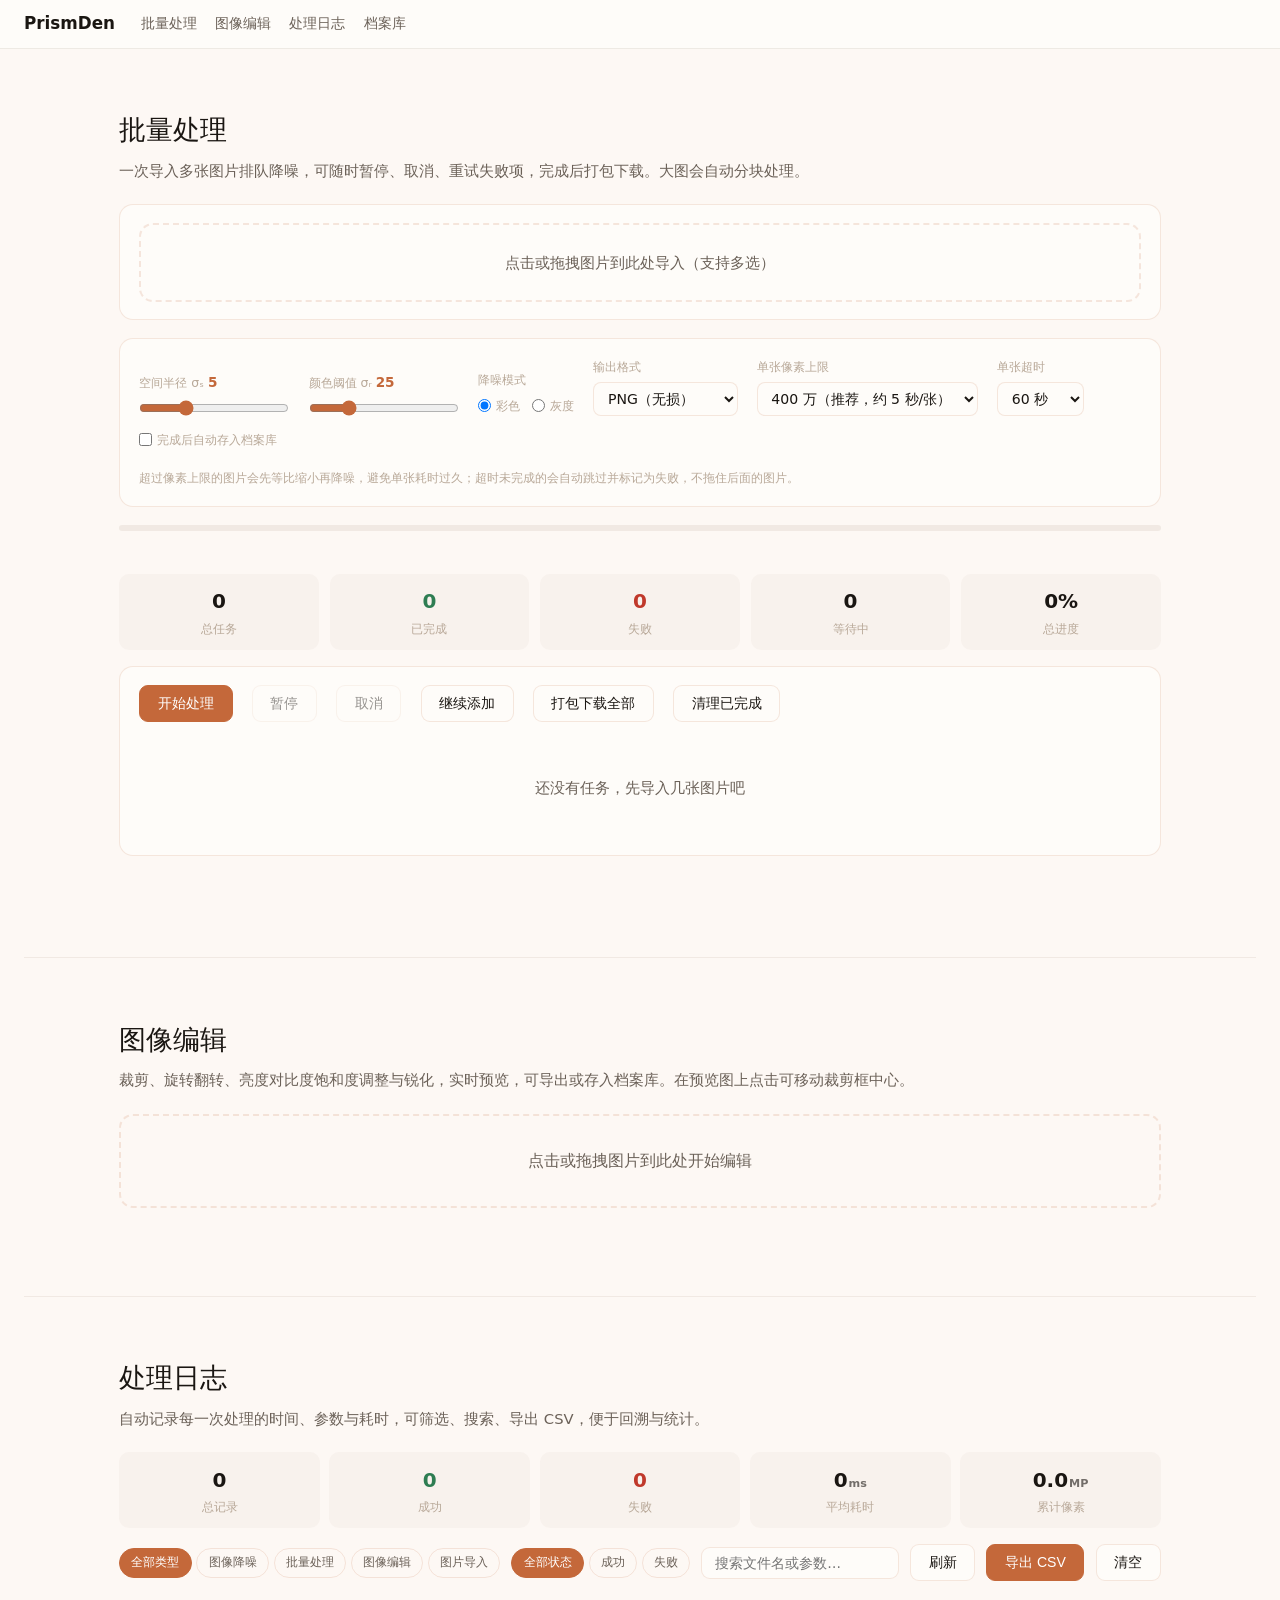
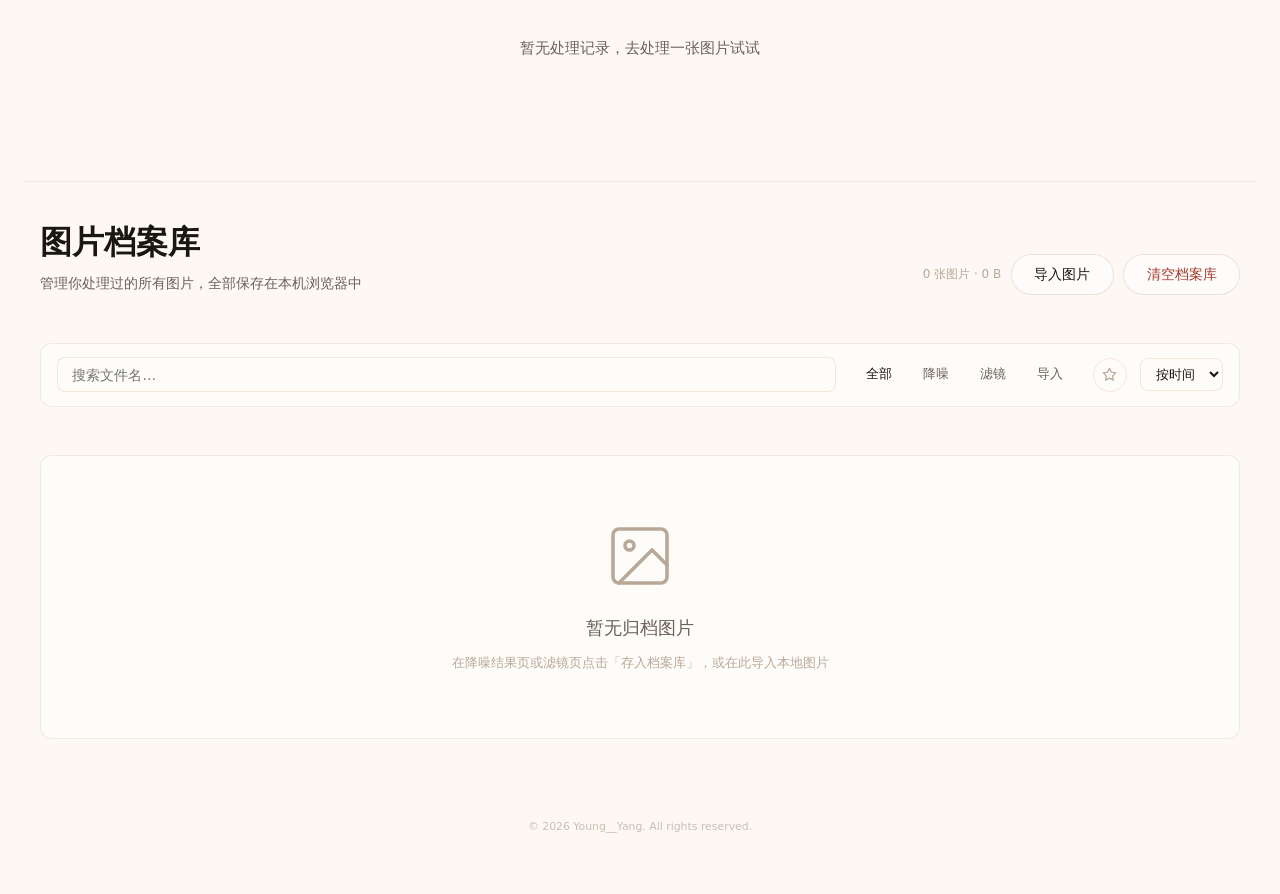
==== commit 4ecdff85: "chore: 删除 C++ 后端、README、_parked 归档；Google Fonts 外链替换为系统字体栈" ====
--- a/index.html
+++ b/index.html
@@ -17,7 +17,6 @@
   <link rel="stylesheet" href="modules.css" />
   <link rel="stylesheet" href="archive.css" />
   <link rel="icon" href="./002.jpg" type="image/x-icon" />
-  <link href="https://fonts.googleapis.com/css2?family=Noto+Sans+SC:wght@300;400;500;700&family=DM+Sans:wght@300;400;500;700&display=swap" rel="stylesheet" />
 </head>
 <body>
 <header class="topbar">
--- a/style.css
+++ b/style.css
@@ -28,8 +28,8 @@
   --orange-dark: #A04D28;
   --orange-border: rgba(196, 104, 58, 0.15);
 
-  --font-display: 'Cormorant Garamond', 'Noto Serif SC', Georgia, serif;
-  --font-body: 'DM Sans', 'Noto Sans SC', system-ui, sans-serif;
+  --font-display: Georgia, 'Songti SC', 'SimSun', serif;
+  --font-body: system-ui, -apple-system, 'PingFang SC', 'Microsoft YaHei', sans-serif;
 
   --radius-sm: 8px;
   --radius: 12px;
--- a/modules.css
+++ b/modules.css
@@ -45,7 +45,6 @@
 .mod-field label {
   font-size: 0.78rem;
   color: var(--stone, #8c7a68);
-  letter-spacing: 0.02em;
 }
 .mod-field input[type="range"] {
   width: 150px;
@@ -74,11 +73,6 @@
   color: var(--ink);
   font-size: 0.88rem;
   cursor: pointer;
-  transition: all 0.2s ease;
-}
-.mod-btn:hover:not(:disabled) {
-  border-color: var(--orange, #c4683a);
-  color: var(--orange, #c4683a);
 }
 .mod-btn:disabled {
   opacity: 0.45;
@@ -88,14 +82,6 @@
   background: var(--orange, #c4683a);
   border-color: var(--orange, #c4683a);
   color: #fff;
-}
-.mod-btn.primary:hover:not(:disabled) {
-  background: #b25c31;
-  color: #fff;
-}
-.mod-btn.danger:hover:not(:disabled) {
-  border-color: #c0392b;
-  color: #c0392b;
 }
 .mod-empty {
   text-align: center;
@@ -111,10 +97,8 @@
   cursor: pointer;
   color: var(--ink-faded);
   font-size: 0.92rem;
-  transition: all 0.2s ease;
-  background: var(--warm-white, #fffaf5);
-}
-.batch-zone:hover,
+  background: var(--warm-white, #fffaf5);
+}
 .batch-zone.drag-over {
   border-color: var(--orange, #c4683a);
   color: var(--orange, #c4683a);
@@ -130,8 +114,7 @@
 .batch-overall-fill {
   height: 100%;
   width: 0;
-  background: linear-gradient(90deg, var(--orange, #c4683a), #e8833a);
-  transition: width 0.3s ease;
+  background: var(--orange, #c4683a);
 }
 .batch-queue-info {
   min-height: 1.1rem;
@@ -189,7 +172,6 @@
   border-radius: 12px;
   border: 1px solid var(--orange-border, rgba(184, 168, 152, 0.22));
   background: var(--warm-white, #fffaf5);
-  transition: border-color 0.2s ease;
 }
 .batch-task.status-running {
   border-color: var(--orange, #c4683a);
@@ -252,7 +234,6 @@
   height: 100%;
   width: 0;
   background: var(--orange, #c4683a);
-  transition: width 0.25s ease;
 }
 .batch-task-actions {
   display: flex;
@@ -267,15 +248,6 @@
   background: transparent;
   color: var(--ink);
   cursor: pointer;
-  transition: all 0.2s ease;
-}
-.batch-btn-mini:hover {
-  border-color: var(--orange, #c4683a);
-  color: var(--orange, #c4683a);
-}
-.batch-btn-mini.danger:hover {
-  border-color: #c0392b;
-  color: #c0392b;
 }
 .batch-radio {
   display: inline-flex;
@@ -292,9 +264,7 @@
   text-align: center;
   cursor: pointer;
   color: var(--ink-faded);
-  transition: all 0.2s ease;
-}
-.editor-zone:hover,
+}
 .editor-zone.drag-over {
   border-color: var(--orange, #c4683a);
   color: var(--orange, #c4683a);
@@ -308,7 +278,7 @@
 .editor-stage {
   flex: 1 1 auto;
   min-width: 0;
-  background: repeating-conic-gradient(rgba(184, 168, 152, 0.12) 0% 25%, transparent 0% 50%) 50% / 18px 18px;
+  background: rgba(184, 168, 152, 0.08);
   border-radius: 12px;
   padding: 0.6rem;
   display: flex;
@@ -319,7 +289,6 @@
   max-width: 100%;
   height: auto;
   border-radius: 8px;
-  box-shadow: 0 4px 20px rgba(0, 0, 0, 0.12);
   cursor: crosshair;
 }
 .editor-panel {
@@ -334,7 +303,6 @@
 }
 .editor-group-title {
   font-size: 0.76rem;
-  letter-spacing: 0.04em;
   color: var(--stone, #8c7a68);
   margin-bottom: 0.5rem;
 }
@@ -377,11 +345,6 @@
   background: transparent;
   color: var(--ink-faded);
   cursor: pointer;
-  transition: all 0.2s ease;
-}
-.log-tab:hover {
-  border-color: var(--orange, #c4683a);
-  color: var(--orange, #c4683a);
 }
 .log-tab.active {
   background: var(--orange, #c4683a);
@@ -510,11 +473,6 @@
   font-size: 1rem;
   line-height: 1;
   cursor: pointer;
-  transition: all 0.2s ease;
-}
-.log-del:hover {
-  border-color: #c0392b;
-  color: #c0392b;
 }
 
 @media (max-width: 900px) {
--- a/archive.css
+++ b/archive.css
@@ -22,7 +22,6 @@
   font-size: 2rem;
   font-weight: 700;
   color: var(--ink);
-  letter-spacing: -0.02em;
   margin-bottom: 0.25rem;
 }
 .archive-subtitle {
@@ -39,7 +38,6 @@
 .archive-storage {
   font-size: 0.75rem;
   color: var(--stone);
-  letter-spacing: 0.02em;
 }
 .archive-danger {
   color: #a33a2a;
@@ -62,7 +60,6 @@
   border: 1px solid var(--orange-border);
   border-radius: var(--radius-md, 8px);
   outline: none;
-  transition: border-color var(--transition);
 }
 .archive-search:focus {
   border-color: var(--orange);
@@ -85,7 +82,6 @@
   border: none;
   border-radius: 100px;
   cursor: pointer;
-  transition: color var(--transition);
   white-space: nowrap;
 }
 .archive-tab.active {
@@ -100,8 +96,6 @@
   width: 0;
   background: var(--warm-white);
   border-radius: 100px;
-  box-shadow: 0 1px 6px rgba(0,0,0,0.08);
-  transition: transform 0.25s ease, width 0.25s ease;
   pointer-events: none;
 }
 .archive-fav-toggle {
@@ -115,15 +109,10 @@
   border: 1px solid var(--orange-border);
   border-radius: 50%;
   cursor: pointer;
-  transition: all var(--transition);
 }
 .archive-fav-toggle svg {
   width: 15px;
   height: 15px;
-}
-.archive-fav-toggle:hover {
-  color: var(--orange);
-  border-color: var(--orange);
 }
 .archive-fav-toggle.active {
   color: var(--orange);
@@ -176,10 +165,6 @@
   border: 1px solid var(--orange-border);
   border-radius: var(--radius-lg, 14px);
   cursor: pointer;
-  transition: transform var(--transition), box-shadow var(--transition);
-}
-.archive-card:hover {
-  box-shadow: 0 8px 24px rgba(0,0,0,0.08);
 }
 .archive-card-thumb {
   width: 100%;
@@ -254,7 +239,6 @@
   overflow: hidden;
   background: var(--warm-white);
   border-radius: 18px;
-  box-shadow: 0 24px 80px rgba(0,0,0,0.25);
 }
 .archive-modal-img-wrap {
   flex: 1.4;
@@ -355,7 +339,6 @@
   border: none;
   border-radius: 50%;
   cursor: pointer;
-  box-shadow: 0 2px 8px rgba(0,0,0,0.12);
 }
 .archive-drop-hint {
   position: fixed;
